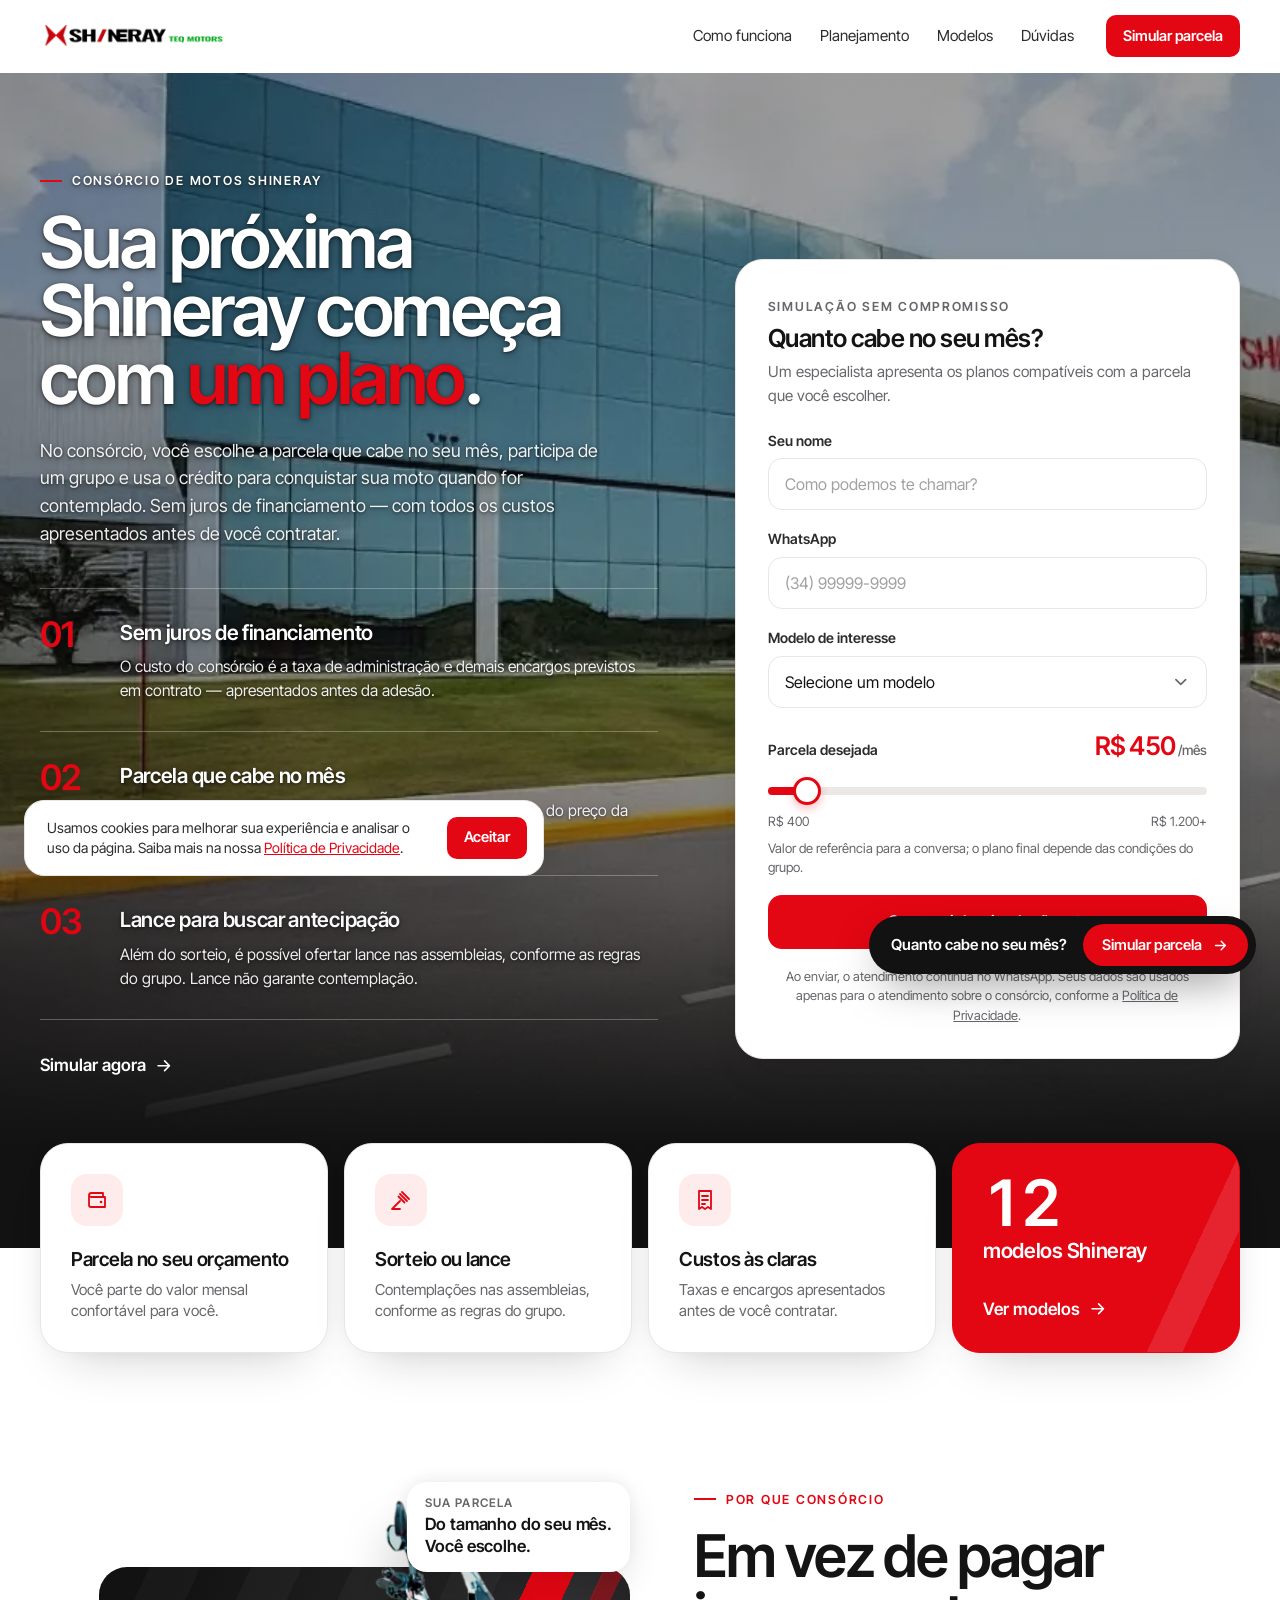
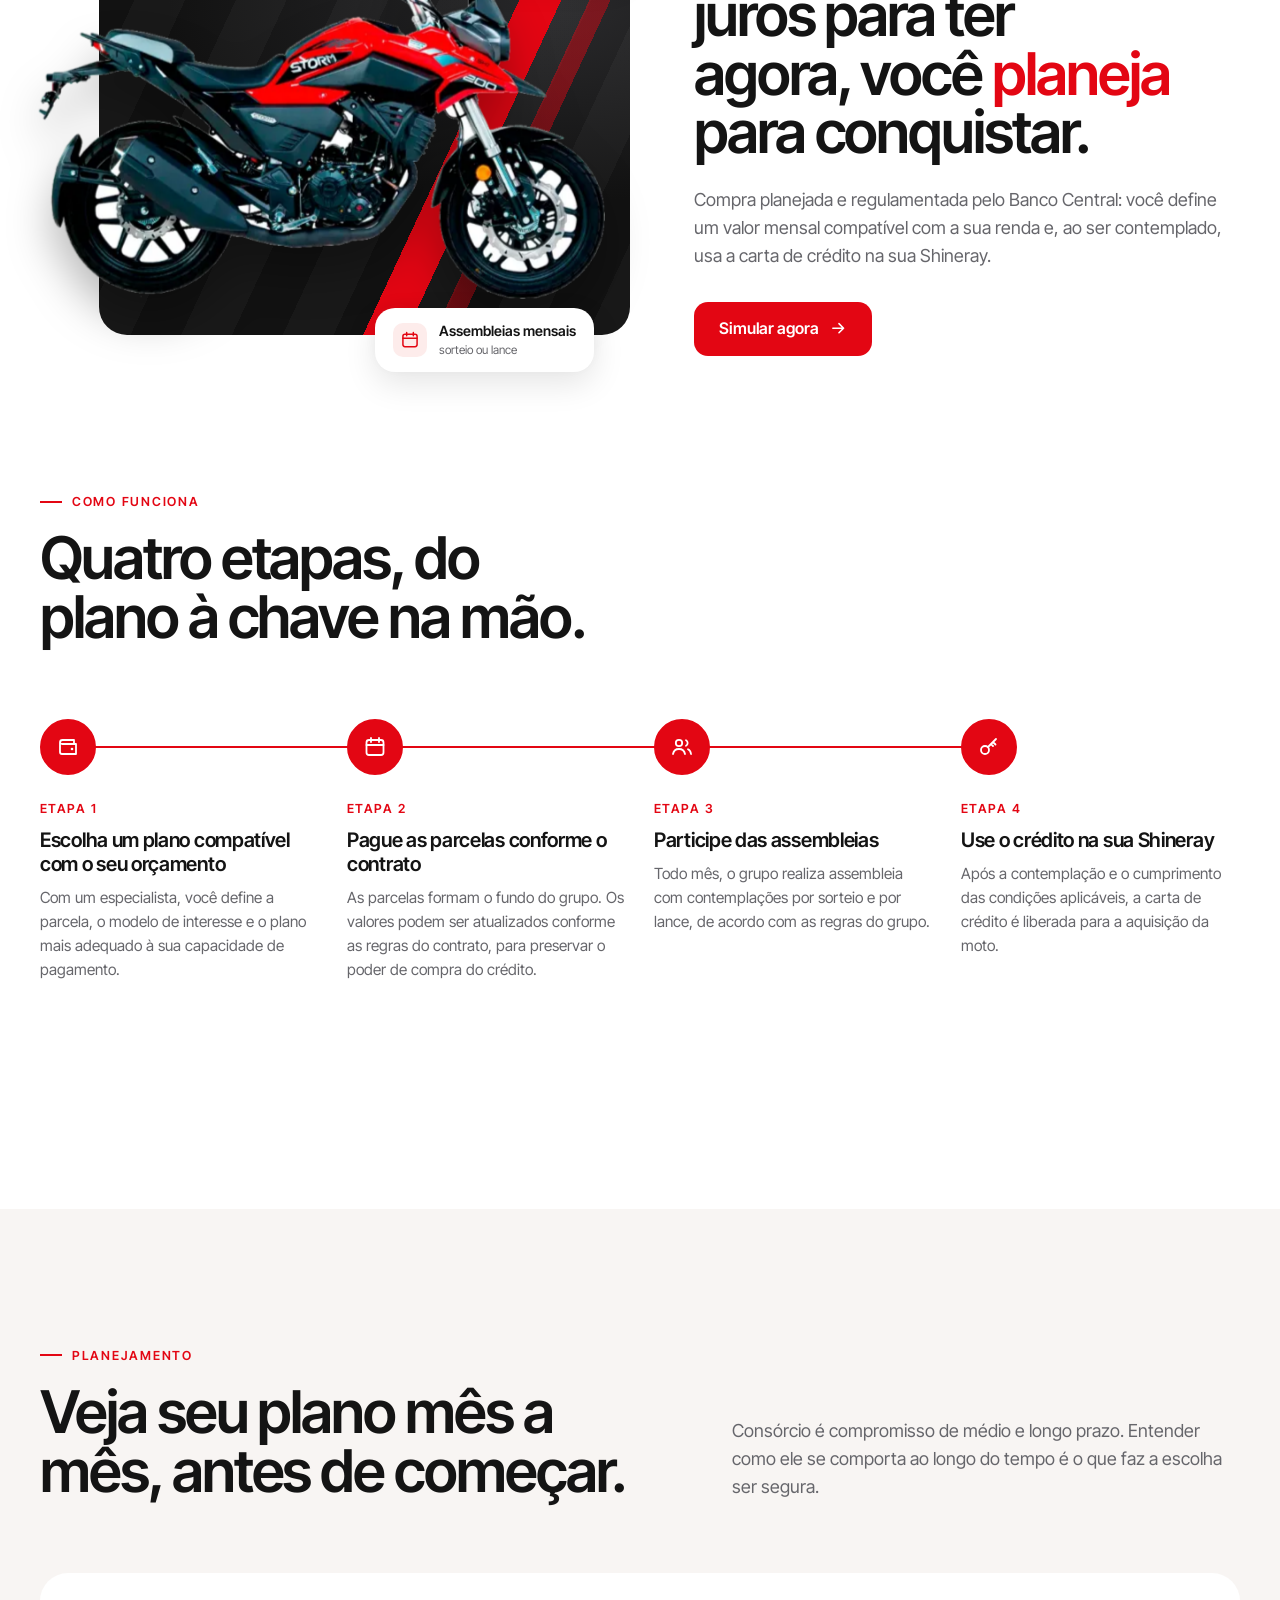
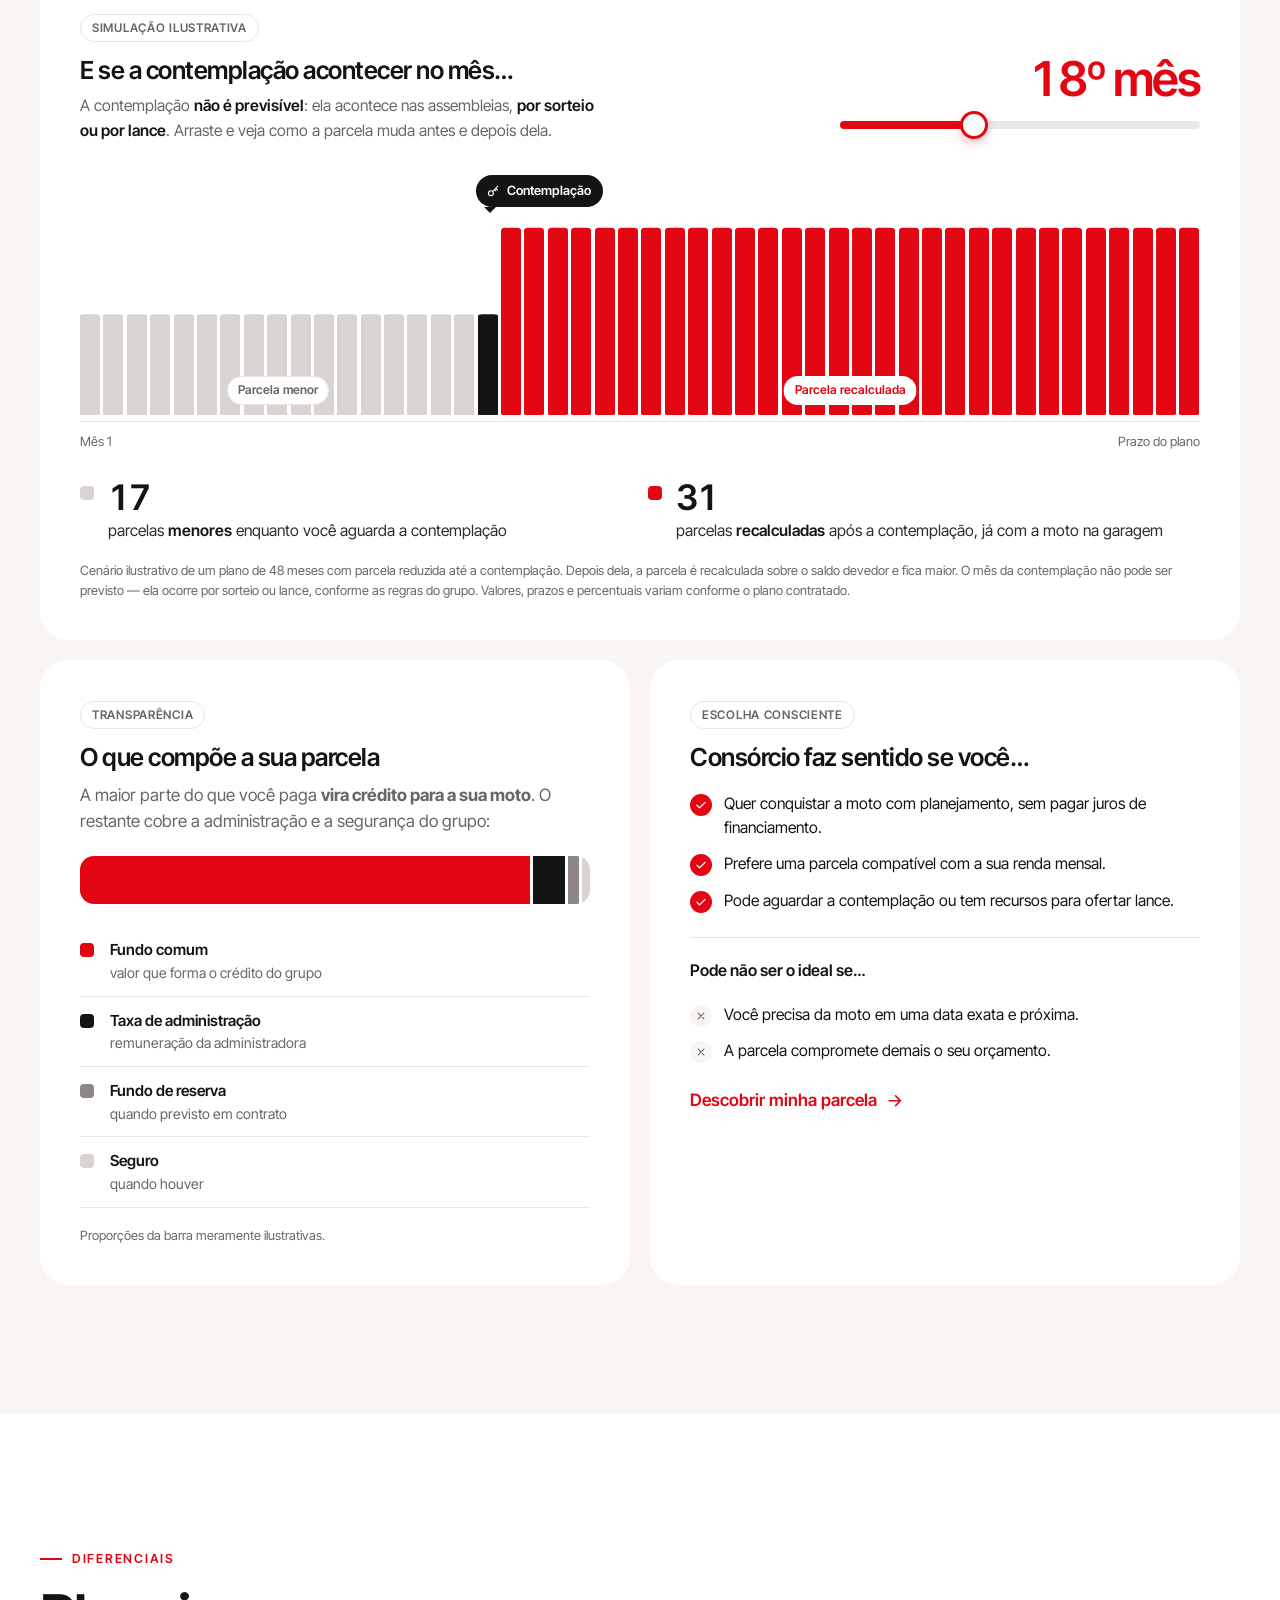
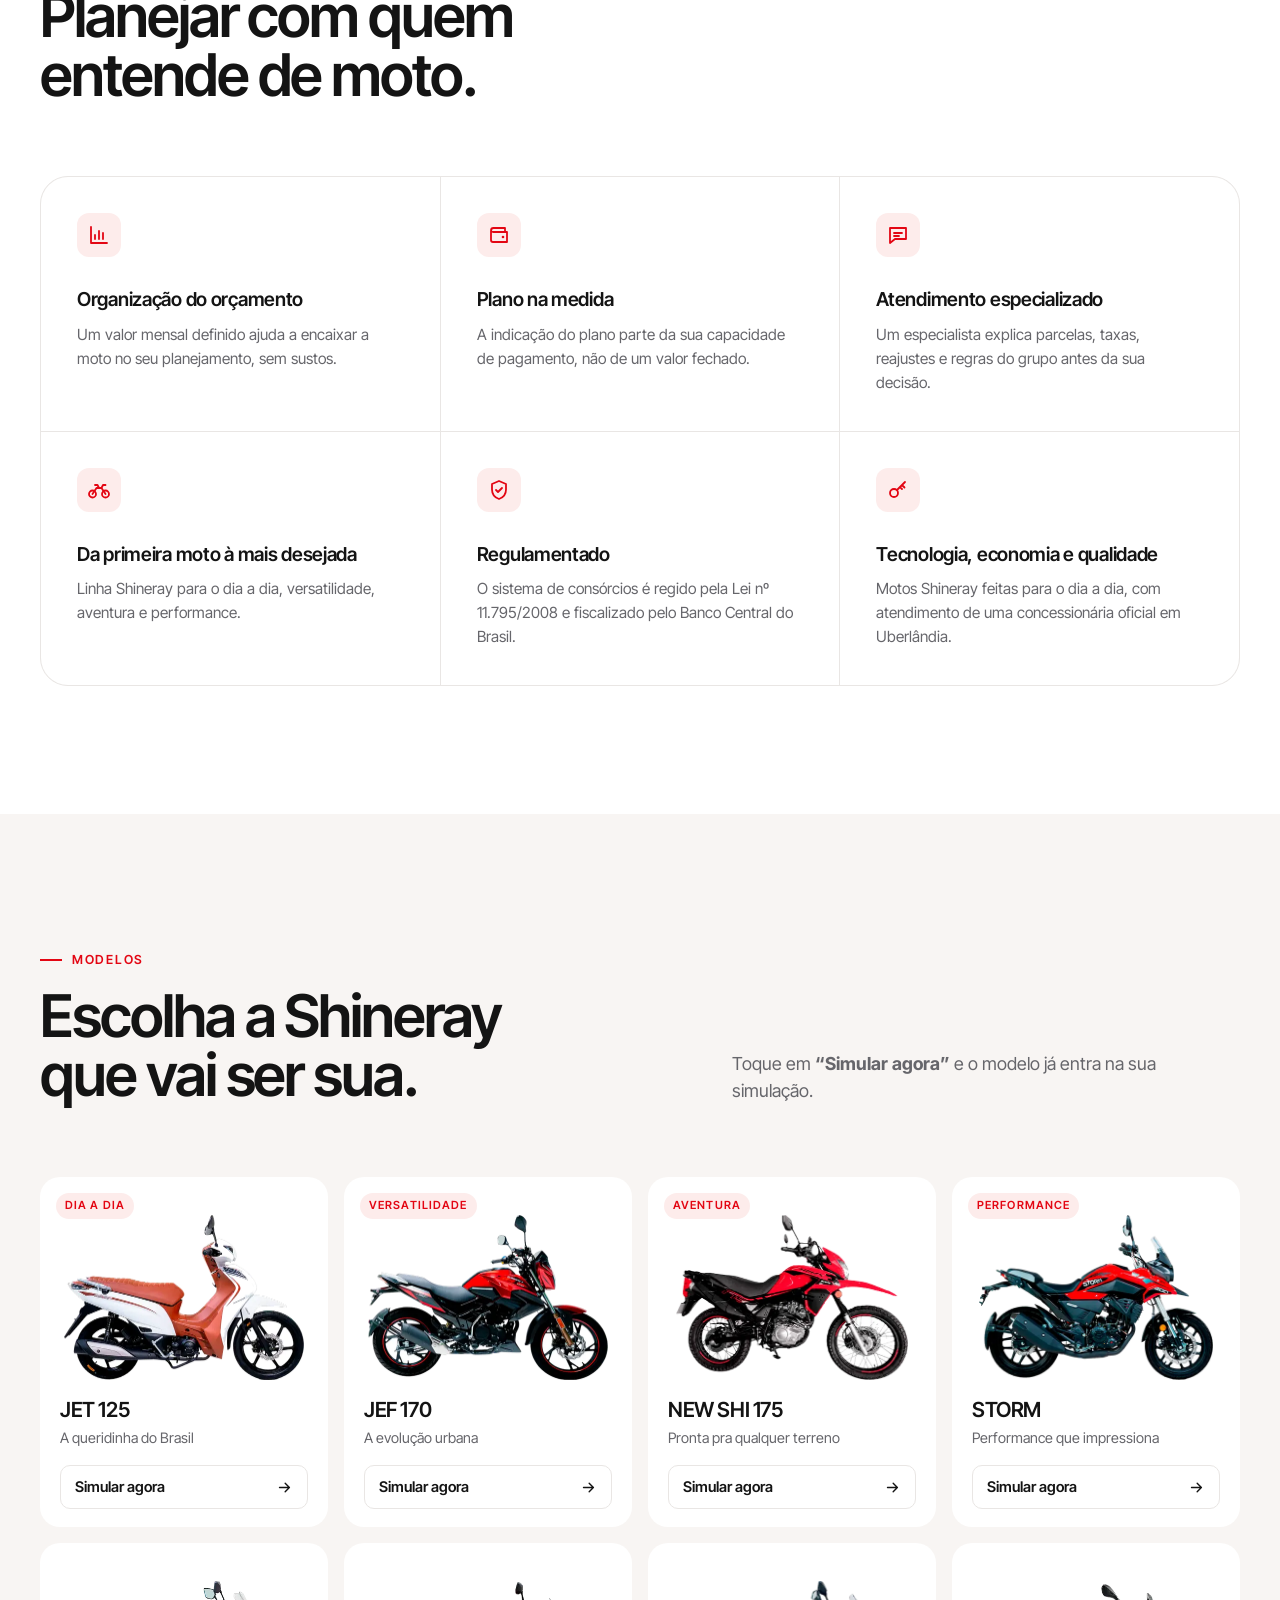
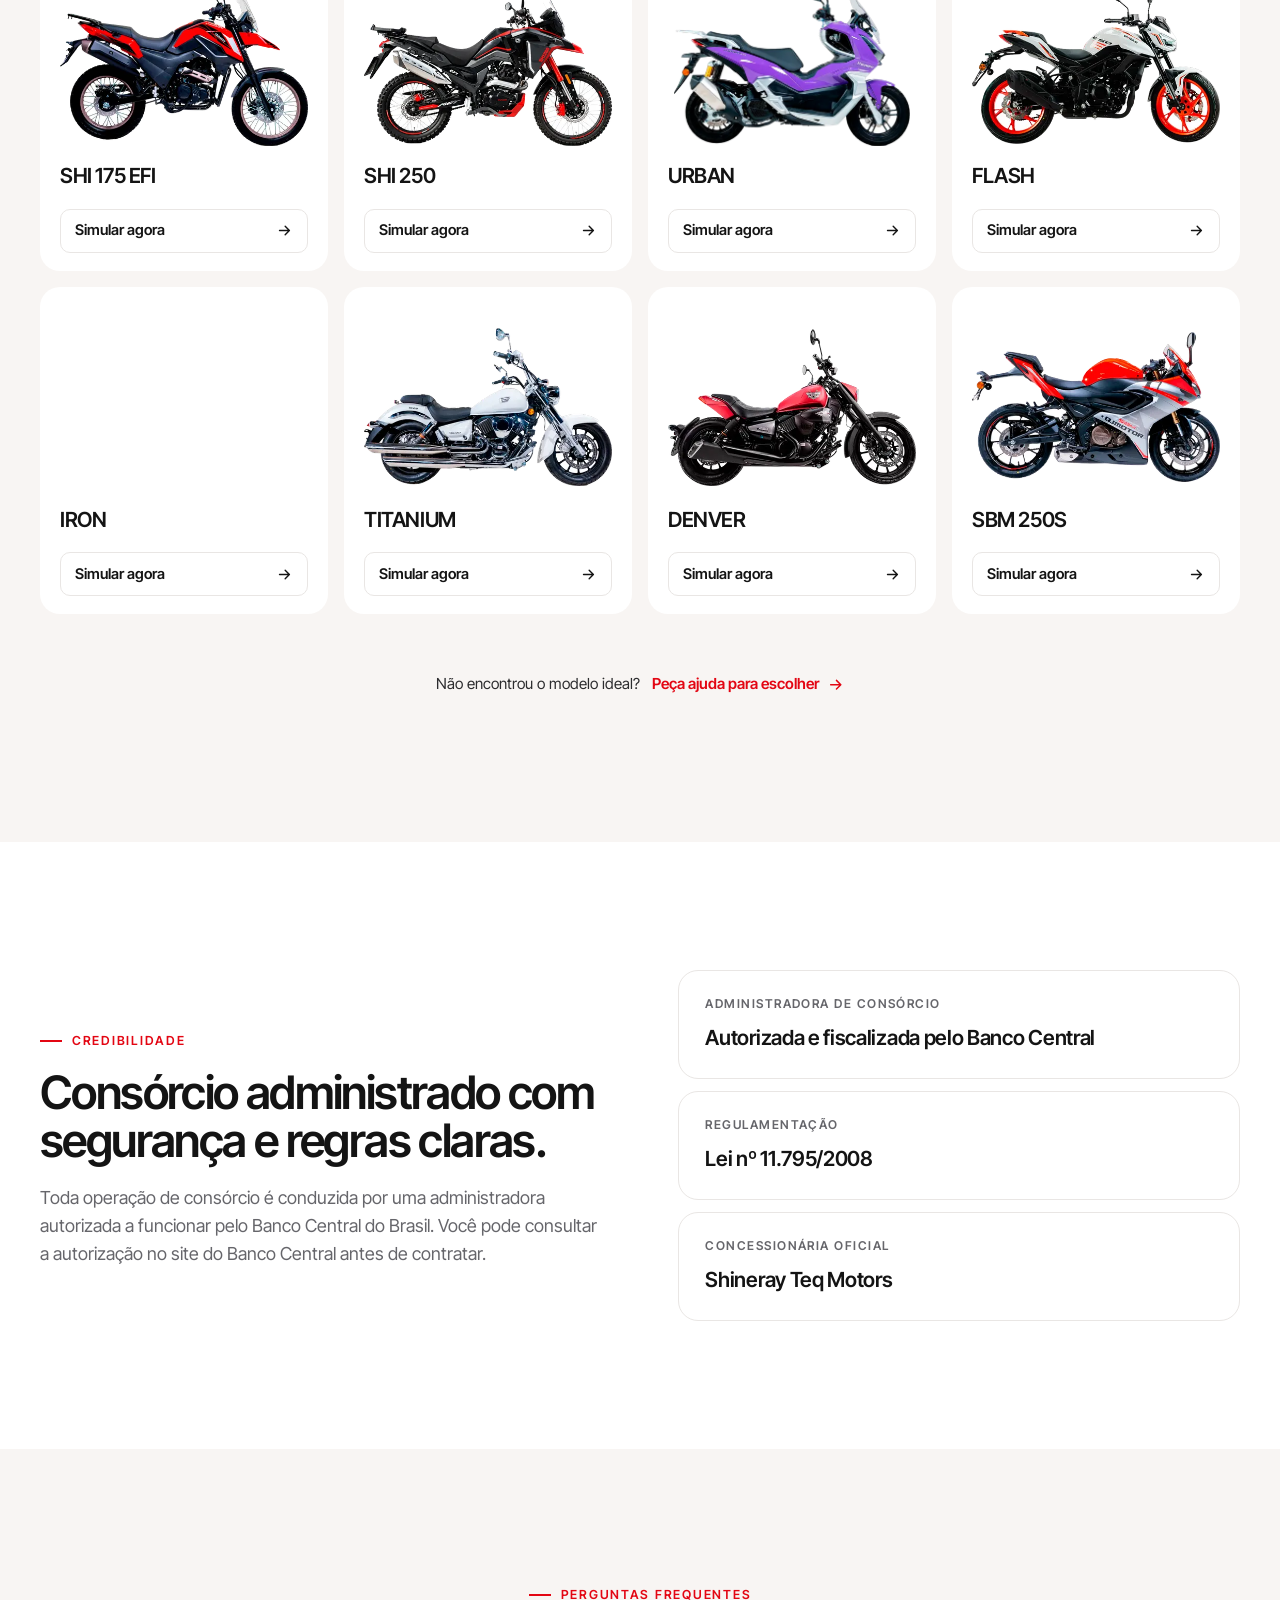
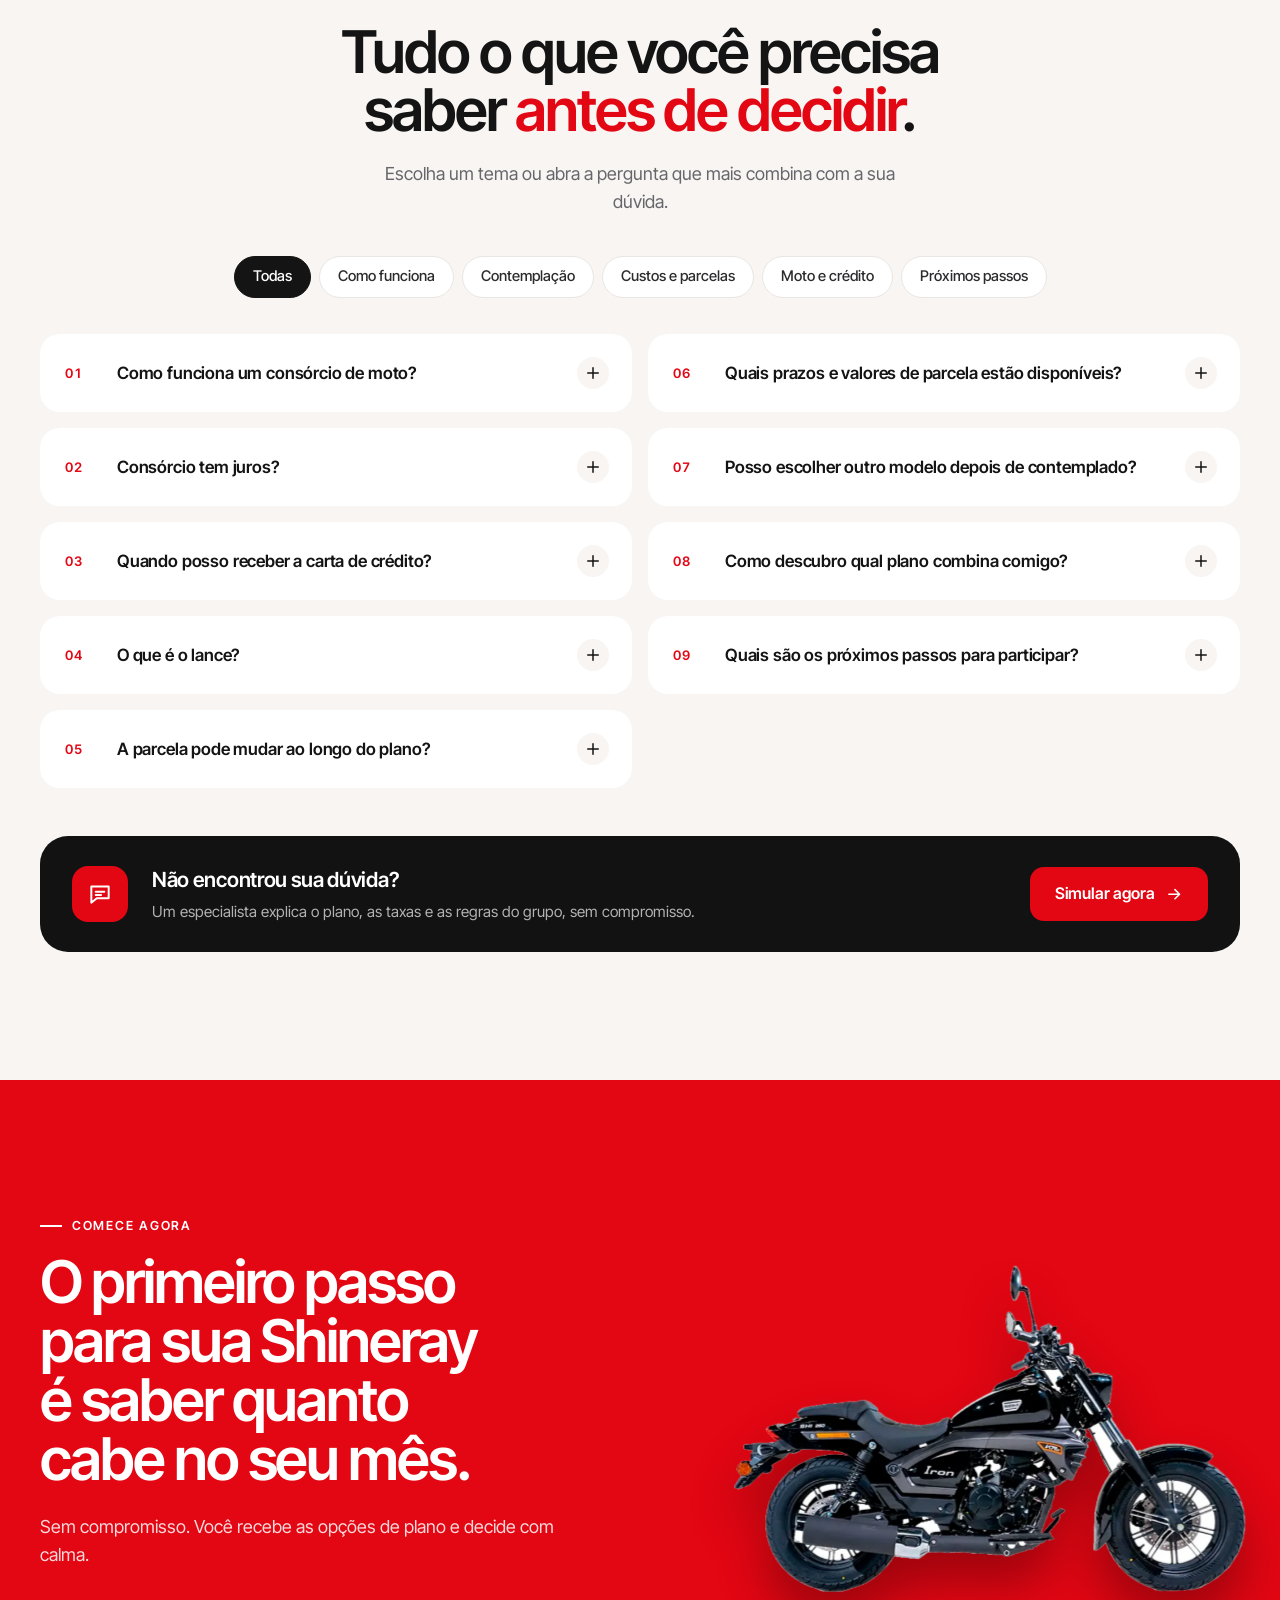
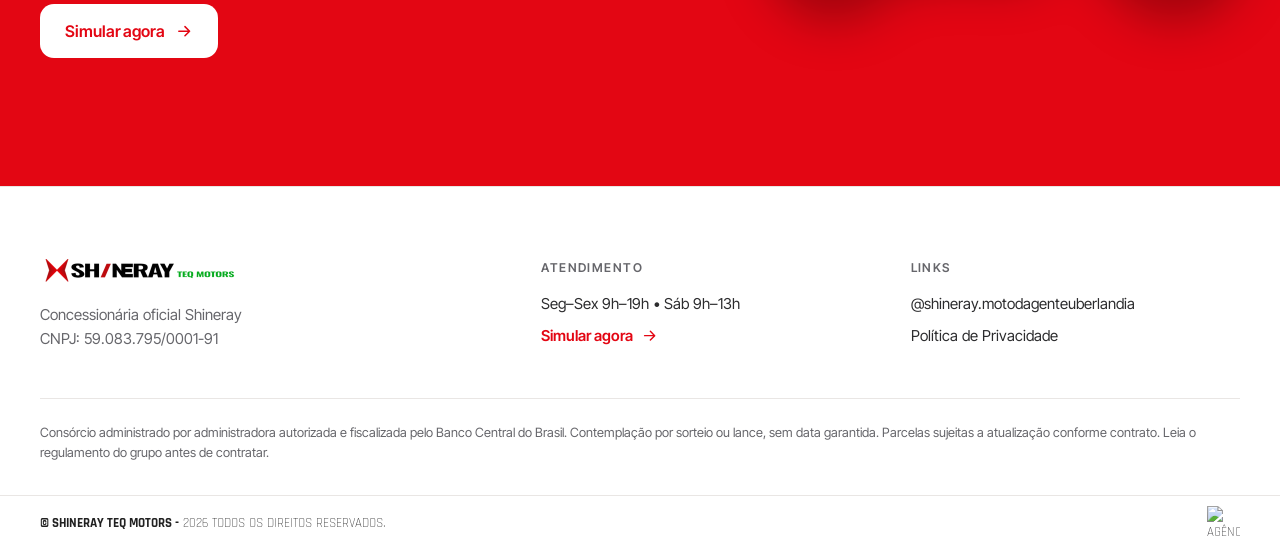
==== index.html @ fec26612 "Hero com a foto espelhada e a fachada exposta - Foto da fábrica espelhada com o letreiro SHINERAY re" ====
<!DOCTYPE html>
<html lang="pt-BR">

<head>
    <meta charset="UTF-8">
    <meta name="viewport" content="width=device-width, initial-scale=1">
    <meta name="theme-color" content="#121212">
    <title>Consórcio de Motos Shineray | Simule sua parcela</title>
    <meta name="description"
        content="Planeje sua próxima moto Shineray com consórcio: escolha a parcela que cabe no seu mês, participe do grupo e use o crédito quando for contemplado. Simule sem compromisso.">
    <meta name="robots" content="index, follow, max-image-preview:large">
    <!-- URL de produção: atualizar canonical/og:url/og:image ao publicar no domínio definitivo (WordPress) -->
    <link rel="canonical" href="https://landingpage-shinray.vercel.app/">

    <!-- Open Graph / redes sociais -->
    <meta property="og:type" content="website">
    <meta property="og:locale" content="pt_BR">
    <meta property="og:site_name" content="Shineray Teq Motors">
    <meta property="og:title" content="Consórcio de Motos Shineray | Simule sua parcela">
    <meta property="og:description"
        content="Escolha a parcela que cabe no seu mês e planeje sua próxima Shineray com consórcio. Simulação sem compromisso.">
    <meta property="og:url" content="https://landingpage-shinray.vercel.app/">
    <meta property="og:image" content="https://landingpage-shinray.vercel.app/assets/img/og-consorcio-shineray.jpg">
    <meta property="og:image:width" content="1200">
    <meta property="og:image:height" content="630">
    <meta property="og:image:alt" content="Consórcio de motos Shineray: sua próxima Shineray começa com um plano">
    <meta name="twitter:card" content="summary_large_image">

    <link rel="icon" href="favicon-32.png" sizes="32x32" type="image/png">
    <link rel="icon" href="favicon.png" sizes="48x48" type="image/png">
    <link rel="apple-touch-icon" href="apple-touch-icon.png">

    <!-- Fonte hospedada localmente (sem requisição bloqueante a terceiros) -->
    <link rel="preload" href="assets/fonts/inter-tight-latin-var.woff2" as="font" type="font/woff2" crossorigin>
    <link rel="preload" as="image" href="assets/img/hero-shineray-1152-v2.webp" fetchpriority="high"
        imagesrcset="assets/img/hero-shineray-640-v2.webp 640w, assets/img/hero-shineray-1152-v2.webp 1152w" imagesizes="100vw">
    <link rel="stylesheet" href="assets/css/style.css?v=2.6.4">
    <script>document.documentElement.classList.add('js');</script>

    <script type="application/ld+json">
    {
        "@context": "https://schema.org",
        "@graph": [
            {
                "@type": "Organization",
                "@id": "https://landingpage-shinray.vercel.app/#org",
                "name": "Shineray Teq Motors",
                "url": "https://shinerayuberlandiamg.com.br/",
                "logo": "https://landingpage-shinray.vercel.app/assets/img/logo-dark.png",
                "sameAs": ["https://www.instagram.com/shineray.motodagenteuberlandia/"]
            },
            {
                "@type": "WebPage",
                "@id": "https://landingpage-shinray.vercel.app/#webpage",
                "url": "https://landingpage-shinray.vercel.app/",
                "name": "Consórcio de Motos Shineray | Simule sua parcela",
                "description": "Planeje sua próxima moto Shineray com consórcio: escolha a parcela que cabe no seu mês e simule sem compromisso.",
                "inLanguage": "pt-BR",
                "publisher": { "@id": "https://landingpage-shinray.vercel.app/#org" }
            }
        ]
    }
    </script>
</head>

<body>
    <!--
        CONCEITO VISUAL — v2 (revisão interna).
        Configurações comerciais (WhatsApp de atendimento, faixa do slider, integrações) ficam em assets/js/config.js.
    -->

    <!-- Ícones (sprite) -->
    <svg width="0" height="0" style="position:absolute" aria-hidden="true">
        <symbol id="i-arrow" viewBox="0 0 24 24"><path d="M5 12h14M13 6l6 6-6 6" fill="none" stroke="currentColor" stroke-width="2" stroke-linecap="round" stroke-linejoin="round"/></symbol>
        <symbol id="i-down" viewBox="0 0 24 24"><path d="M6 9l6 6 6-6" fill="none" stroke="currentColor" stroke-width="2" stroke-linecap="round" stroke-linejoin="round"/></symbol>
        <symbol id="i-plus" viewBox="0 0 24 24"><path d="M12 5v14M5 12h14" fill="none" stroke="currentColor" stroke-width="2" stroke-linecap="round"/></symbol>
        <symbol id="i-check" viewBox="0 0 24 24"><path d="M5 12.5l4.5 4.5L19 7.5" fill="none" stroke="currentColor" stroke-width="2.2" stroke-linecap="round" stroke-linejoin="round"/></symbol>
        <symbol id="i-wallet" viewBox="0 0 24 24"><path d="M4 7.5A2.5 2.5 0 0 1 6.5 5H18v3M4 7.5V17a2 2 0 0 0 2 2h14V9H6.5A2.5 2.5 0 0 1 4 7.5Z" fill="none" stroke="currentColor" stroke-width="1.8" stroke-linejoin="round"/><circle cx="16" cy="14" r="1.3" fill="currentColor"/></symbol>
        <symbol id="i-users" viewBox="0 0 24 24"><circle cx="9" cy="8" r="3.2" fill="none" stroke="currentColor" stroke-width="1.8"/><path d="M3 19c.6-3.2 3-5 6-5s5.4 1.8 6 5M16 5.2a3.2 3.2 0 0 1 0 5.6M18 14.3c1.6.7 2.7 2.4 3 4.7" fill="none" stroke="currentColor" stroke-width="1.8" stroke-linecap="round"/></symbol>
        <symbol id="i-calendar" viewBox="0 0 24 24"><rect x="3.5" y="5" width="17" height="15" rx="2.5" fill="none" stroke="currentColor" stroke-width="1.8"/><path d="M3.5 10h17M8 3v4M16 3v4" fill="none" stroke="currentColor" stroke-width="1.8" stroke-linecap="round"/></symbol>
        <symbol id="i-key" viewBox="0 0 24 24"><circle cx="8" cy="15" r="4" fill="none" stroke="currentColor" stroke-width="1.8"/><path d="M11 12l8-8M16 7l2.5 2.5M14 9l2 2" fill="none" stroke="currentColor" stroke-width="1.8" stroke-linecap="round"/></symbol>
        <symbol id="i-chart" viewBox="0 0 24 24"><path d="M4 20V4M4 20h16M8 16v-4M12 16V8M16 16v-6" fill="none" stroke="currentColor" stroke-width="1.8" stroke-linecap="round"/></symbol>
        <symbol id="i-shield" viewBox="0 0 24 24"><path d="M12 3l7 3v5.5c0 4.4-3 8.1-7 9.5-4-1.4-7-5.1-7-9.5V6l7-3Z" fill="none" stroke="currentColor" stroke-width="1.8" stroke-linejoin="round"/><path d="M9 12l2 2 4-4" fill="none" stroke="currentColor" stroke-width="1.8" stroke-linecap="round" stroke-linejoin="round"/></symbol>
        <symbol id="i-gavel" viewBox="0 0 24 24"><path d="M13 4l7 7M11 6l7 7M9.5 8.5l6 6M4 20l7-7M3 21h8" fill="none" stroke="currentColor" stroke-width="1.8" stroke-linecap="round"/></symbol>
        <symbol id="i-chat" viewBox="0 0 24 24"><path d="M4 5h16v11H9l-5 4V5Z" fill="none" stroke="currentColor" stroke-width="1.8" stroke-linejoin="round"/><path d="M8 10h8M8 13h5" fill="none" stroke="currentColor" stroke-width="1.8" stroke-linecap="round"/></symbol>
        <symbol id="i-moto" viewBox="0 0 24 24"><circle cx="5.5" cy="16" r="3.5" fill="none" stroke="currentColor" stroke-width="1.8"/><circle cx="18.5" cy="16" r="3.5" fill="none" stroke="currentColor" stroke-width="1.8"/><path d="M5.5 16l4-6h5l4 6M12 10l-1.5-3H8M14.5 10l1.5-3h2.5" fill="none" stroke="currentColor" stroke-width="1.8" stroke-linecap="round" stroke-linejoin="round"/></symbol>
        <symbol id="i-receipt" viewBox="0 0 24 24"><path d="M6 3h12v18l-3-2-3 2-3-2-3 2V3Z" fill="none" stroke="currentColor" stroke-width="1.8" stroke-linejoin="round"/><path d="M9 8h6M9 12h6M9 16h3" fill="none" stroke="currentColor" stroke-width="1.8" stroke-linecap="round"/></symbol>
    </svg>

    <a class="skip-link" href="#conteudo">Pular para o conteúdo</a>

    <!-- 1. HEADER -->
    <header class="site-header" id="topo">
        <div class="container header-inner">
            <a href="#topo" class="brand" aria-label="Shineray Teq Motors — início">
                <img src="assets/img/logo-dark.webp" alt="Shineray Teq Motors" width="400" height="48">
            </a>
            <nav class="main-nav" aria-label="Principal">
                <a href="#como-funciona">Como funciona</a>
                <a href="#planejamento">Planejamento</a>
                <a href="#modelos">Modelos</a>
                <a href="#duvidas">Dúvidas</a>
            </nav>
            <div class="header-actions">
                <a class="btn btn-primary btn-sm" href="#simular" data-focus-form>Simular parcela</a>
            </div>
        </div>
    </header>

    <main id="conteudo">

        <!-- 2. HERO: proposta + benefícios + formulário -->
        <section class="hero hero-dark convert" aria-labelledby="hero-title">
            <img class="hero-bg" src="assets/img/hero-shineray-1152-v2.webp"
                srcset="assets/img/hero-shineray-640-v2.webp 640w, assets/img/hero-shineray-1152-v2.webp 1152w" sizes="100vw"
                alt="" width="1152" height="698" fetchpriority="high" decoding="async">
            <div class="container convert-grid">
                <div class="convert-copy">
                    <p class="eyebrow eyebrow-light">Consórcio de motos Shineray</p>
                    <h1 id="hero-title" class="display-xl">
                        Sua próxima Shineray começa com <em>um plano</em>.
                    </h1>
                    <p class="lead lead-light">
                        No consórcio, você escolhe a parcela que cabe no seu mês, participa de um grupo e usa o crédito
                        para conquistar sua moto quando for contemplado. Sem juros de financiamento — com todos os
                        custos apresentados antes de você contratar.
                    </p>
                <ol class="benefit-stack">
                    <li class="benefit-row">
                        <span class="benefit-num">01</span>
                        <div>
                            <h2 class="benefit-title">Sem juros de financiamento</h2>
                            <p>O custo do consórcio é a taxa de administração e demais encargos previstos em contrato —
                                apresentados antes da adesão.</p>
                        </div>
                    </li>
                    <li class="benefit-row">
                        <span class="benefit-num">02</span>
                        <div>
                            <h2 class="benefit-title">Parcela que cabe no mês</h2>
                            <p>Você parte do valor mensal que é confortável para você, e não do preço da moto.</p>
                        </div>
                    </li>
                    <li class="benefit-row">
                        <span class="benefit-num">03</span>
                        <div>
                            <h2 class="benefit-title">Lance para buscar antecipação</h2>
                            <p>Além do sorteio, é possível ofertar lance nas assembleias, conforme as regras do grupo.
                                Lance não garante contemplação.</p>
                        </div>
                    </li>
                </ol>
                    <a class="link-inline link-light" href="#simular" data-focus-form>Simular agora <svg
                            class="ico"><use href="#i-arrow" /></svg></a>
                </div>

                <!-- FORMULÁRIO PRINCIPAL -->
                <aside class="convert-form" id="simular" aria-labelledby="form-title">
                    <form class="lead-form card-form" novalidate data-form-origin="hero">
                        <div class="form-head">
                            <p class="eyebrow eyebrow-muted">Simulação sem compromisso</p>
                            <h2 id="form-title" class="h3">Quanto cabe no seu mês?</h2>
                            <p class="form-sub">Um especialista apresenta os planos compatíveis com a parcela que você
                                escolher.</p>
                        </div>

                        <div class="field">
                            <label for="hero-nome">Seu nome</label>
                            <input id="hero-nome" name="nome" type="text" autocomplete="name"
                                placeholder="Como podemos te chamar?" required minlength="2">
                            <p class="field-error" aria-live="polite"></p>
                        </div>

                        <div class="field">
                            <label for="hero-contato">WhatsApp</label>
                            <input id="hero-contato" name="contato" type="tel" inputmode="tel" autocomplete="tel"
                                placeholder="(34) 99999-9999" required data-mask="phone">
                            <p class="field-error" aria-live="polite"></p>
                        </div>

                        <div class="field">
                            <label for="hero-modelo">Modelo de interesse</label>
                            <div class="select-wrap">
                                <select id="hero-modelo" name="modelo" required data-model-select>
                                    <option value="">Selecione um modelo</option>
                                    <option>JET 125</option>
                                    <option>JEF 170</option>
                                    <option>NEW SHI 175</option>
                                    <option>STORM</option>
                                    <option>SHI 175 EFI</option>
                                    <option>SHI 250</option>
                                    <option>URBAN</option>
                                    <option>FLASH</option>
                                    <option>IRON</option>
                                    <option>TITANIUM</option>
                                    <option>DENVER</option>
                                    <option>SBM 250S</option>
                                    <option value="Ainda não sei">Ainda não sei — quero ajuda</option>
                                </select>
                                <svg class="ico"><use href="#i-down" /></svg>
                            </div>
                            <p class="field-error" aria-live="polite"></p>
                        </div>

                        <div class="field field-range">
                            <div class="range-head">
                                <label for="hero-parcela">Parcela desejada</label>
                                <output for="hero-parcela" class="range-output" data-range-output>R$ —</output>
                            </div>
                            <input id="hero-parcela" name="parcela" type="range" data-parcela-range
                                aria-describedby="hero-parcela-hint">
                            <div class="range-scale" aria-hidden="true"><span data-range-min></span><span
                                    data-range-max></span></div>
                            <p id="hero-parcela-hint" class="hint">
                                Valor de referência para a conversa; o plano final depende das condições do grupo.
                            </p>
                        </div>

                        <button class="btn btn-primary btn-block" type="submit">
                            Quero minha simulação <svg class="ico"><use href="#i-arrow" /></svg>
                        </button>
                        <p class="form-legal">Ao enviar, o atendimento continua no WhatsApp. Seus dados são usados
                            apenas para o atendimento sobre o consórcio,
                            conforme a <a href="politica-de-privacidade.html">Política de Privacidade</a>.</p>
                        <div class="form-status" role="status" aria-live="polite" hidden></div>
                    </form>
                </aside>
            </div>
        </section>

        <!-- 2b. DESTAQUES (segunda seção) -->
        <section class="highlights" aria-label="Destaques do consórcio">
            <ul class="container highlight-grid">
                <li class="highlight reveal">
                    <span class="highlight-ico"><svg class="ico"><use href="#i-wallet" /></svg></span>
                    <h3>Parcela no seu orçamento</h3>
                    <p>Você parte do valor mensal confortável para você.</p>
                </li>
                <li class="highlight reveal">
                    <span class="highlight-ico"><svg class="ico"><use href="#i-gavel" /></svg></span>
                    <h3>Sorteio ou lance</h3>
                    <p>Contemplações nas assembleias, conforme as regras do grupo.</p>
                </li>
                <li class="highlight reveal">
                    <span class="highlight-ico"><svg class="ico"><use href="#i-receipt" /></svg></span>
                    <h3>Custos às claras</h3>
                    <p>Taxas e encargos apresentados antes de você contratar.</p>
                </li>
                <li class="highlight highlight-accent reveal">
                    <strong class="highlight-num"><span data-count="12">12</span></strong>
                    <h3>modelos Shineray</h3>
                    <a class="link-inline link-light" href="#modelos">Ver modelos <svg class="ico"><use href="#i-arrow" /></svg></a>
                </li>
            </ul>
        </section>

        <!-- 3. POR QUE CONSÓRCIO (reforço + moto em destaque) -->
        <section class="section why" aria-labelledby="proposta-title">
            <div class="container why-grid">
                <div class="hero-visual reveal" aria-hidden="true">
                        <div class="hero-slab"></div>
                        <img class="hero-moto parallax" src="assets/img/motos/storm.webp"
                            srcset="assets/img/motos/storm-480.webp 480w, assets/img/motos/storm-640.webp 640w, assets/img/motos/storm.webp 896w"
                            sizes="(min-width: 960px) 600px, 92vw" alt="" width="896" height="630" loading="lazy"
                            decoding="async">
                        <div class="float-chip chip-a">
                            <span class="chip-label">Sua parcela</span>
                            <span class="chip-msg">Do tamanho do seu mês.<br>Você escolhe.</span>
                        </div>
                        <div class="float-chip chip-b">
                            <svg class="ico"><use href="#i-calendar" /></svg>
                            <span>Assembleias mensais<br><small>sorteio ou lance</small></span>
                        </div>
                </div>


                <div class="why-copy">
                    <p class="eyebrow reveal">Por que consórcio</p>
                    <h2 id="proposta-title" class="display-lg reveal">
                        Em vez de pagar juros para ter agora, você <em>planeja</em> para conquistar.
                    </h2>
                    <p class="lead reveal">
                        Compra planejada e regulamentada pelo Banco Central: você define um valor mensal compatível com
                        a sua renda e, ao ser contemplado, usa a carta de crédito na sua Shineray.
                    </p>
                    <div class="hero-ctas reveal">
                        <a class="btn btn-primary" href="#simular" data-focus-form>
                            Simular agora <svg class="ico"><use href="#i-arrow" /></svg>
                        </a>
                    </div>
                </div>
            </div>

        </section>

        <!-- 4. COMO FUNCIONA -->
        <section class="section" id="como-funciona" aria-labelledby="como-title">
            <div class="container">
                <header class="section-head">
                    <p class="eyebrow reveal">Como funciona</p>
                    <h2 id="como-title" class="display-lg reveal">Quatro etapas, do plano à chave na mão.</h2>
                </header>

                <ol class="timeline" data-timeline>
                    <li class="step reveal">
                        <span class="step-dot"><svg class="ico"><use href="#i-wallet" /></svg></span>
                        <span class="step-num">Etapa 1</span>
                        <h3>Escolha um plano compatível com o seu orçamento</h3>
                        <p>Com um especialista, você define a parcela, o modelo de interesse e o plano mais adequado à
                            sua capacidade de pagamento.</p>
                    </li>
                    <li class="step reveal">
                        <span class="step-dot"><svg class="ico"><use href="#i-calendar" /></svg></span>
                        <span class="step-num">Etapa 2</span>
                        <h3>Pague as parcelas conforme o contrato</h3>
                        <p>As parcelas formam o fundo do grupo. Os valores podem ser atualizados conforme as regras do
                            contrato, para preservar o poder de compra do crédito.</p>
                    </li>
                    <li class="step reveal">
                        <span class="step-dot"><svg class="ico"><use href="#i-users" /></svg></span>
                        <span class="step-num">Etapa 3</span>
                        <h3>Participe das assembleias</h3>
                        <p>Todo mês, o grupo realiza assembleia com contemplações por sorteio e por lance, de acordo
                            com as regras do grupo.</p>
                    </li>
                    <li class="step reveal">
                        <span class="step-dot"><svg class="ico"><use href="#i-key" /></svg></span>
                        <span class="step-num">Etapa 4</span>
                        <h3>Use o crédito na sua Shineray</h3>
                        <p>Após a contemplação e o cumprimento das condições aplicáveis, a carta de crédito é liberada
                            para a aquisição da moto.</p>
                    </li>
                </ol>

                <p class="note reveal">
                    <svg class="ico"><use href="#i-shield" /></svg>
                    A contemplação não é imediata nem tem data garantida: ela acontece nas assembleias, por sorteio ou
                    lance, conforme as regras do grupo.
                </p>
            </div>
        </section>

        <!-- 5. PLANEJAMENTO FINANCEIRO -->
        <section class="section section-tint" id="planejamento" aria-labelledby="plan-title">
            <div class="container">
                <header class="section-head section-head-split">
                    <div>
                        <p class="eyebrow reveal">Planejamento</p>
                        <h2 id="plan-title" class="display-lg reveal">Veja seu plano mês a mês, antes de começar.</h2>
                    </div>
                    <p class="lead reveal">Consórcio é compromisso de médio e longo prazo. Entender como ele se
                        comporta ao longo do tempo é o que faz a escolha ser segura.</p>
                </header>

                <!-- Cenário interativo (ilustrativo) -->
                <div class="plan-card reveal">
                    <div class="plan-card-head">
                        <div>
                            <span class="badge badge-outline">Simulação ilustrativa</span>
                            <h3 class="h3">E se a contemplação acontecer no mês…</h3>
                            <p class="plan-sub">A contemplação <b>não é previsível</b>: ela acontece nas assembleias,
                                <b>por sorteio ou por lance</b>. Arraste e veja como a parcela muda antes e depois dela.</p>
                        </div>
                        <div class="plan-control">
                            <label for="plan-month" class="sr-only">Mês da contemplação no cenário ilustrativo</label>
                            <output class="plan-month-out" for="plan-month"><span data-plan-month>18</span>º mês</output>
                            <input id="plan-month" type="range" min="1" max="48" step="1" value="18" data-plan-range>
                        </div>
                    </div>

                    <div class="plan-chart" data-plan-chart role="img"
                        aria-label="Gráfico ilustrativo: parcelas menores antes da contemplação e parcelas recalculadas depois dela.">
                    </div>
                    <div class="plan-axis" aria-hidden="true"><span>Mês 1</span><span>Prazo do plano</span></div>

                    <div class="plan-legend">
                        <div class="legend-item"><i class="sw sw-wait"></i>
                            <div><strong data-plan-before>17</strong> parcelas <b>menores</b> enquanto você aguarda a
                                contemplação</div>
                        </div>
                        <div class="legend-item"><i class="sw sw-ride"></i>
                            <div><strong data-plan-after>31</strong> parcelas <b>recalculadas</b> após a contemplação, já
                                com a moto na garagem</div>
                        </div>
                    </div>
                    <p class="disclaimer">Cenário ilustrativo de um plano de 48 meses com parcela reduzida até a
                        contemplação. Depois dela, a parcela é recalculada sobre o saldo devedor e fica maior. O mês da
                        contemplação não pode ser previsto — ela ocorre por sorteio ou lance, conforme as regras do grupo.
                        Valores, prazos e percentuais variam conforme o plano contratado.</p>
                </div>

                <div class="plan-grid">
                    <!-- Composição da parcela -->
                    <article class="plan-card reveal">
                        <span class="badge badge-outline">Transparência</span>
                        <h3 class="h3">O que compõe a sua parcela</h3>
                        <p class="muted">A maior parte do que você paga <b>vira crédito para a sua moto</b>. O restante
                            cobre a administração e a segurança do grupo:</p>
                        <div class="stack-bar" data-stack-bar aria-hidden="true">
                            <span class="seg seg-1"></span><span class="seg seg-2"></span><span
                                class="seg seg-3"></span><span class="seg seg-4"></span>
                        </div>
                        <ul class="stack-list">
                            <li><i class="sw seg-1"></i><b>Fundo comum</b><span>valor que forma o crédito do
                                    grupo</span></li>
                            <li><i class="sw seg-2"></i><b>Taxa de administração</b><span>remuneração da
                                    administradora</span></li>
                            <li><i class="sw seg-3"></i><b>Fundo de reserva</b><span>quando previsto em
                                    contrato</span></li>
                            <li><i class="sw seg-4"></i><b>Seguro</b><span>quando houver</span></li>
                        </ul>
                        <p class="disclaimer">Proporções da barra meramente ilustrativas.</p>
                    </article>

                    <!-- Para quem faz sentido -->
                    <article class="plan-card reveal">
                        <span class="badge badge-outline">Escolha consciente</span>
                        <h3 class="h3">Consórcio faz sentido se você…</h3>
                        <ul class="fit-list fit-yes">
                            <li><svg class="ico"><use href="#i-check" /></svg> Quer conquistar a moto com planejamento,
                                sem pagar juros de financiamento.</li>
                            <li><svg class="ico"><use href="#i-check" /></svg> Prefere uma parcela compatível com a sua
                                renda mensal.</li>
                            <li><svg class="ico"><use href="#i-check" /></svg> Pode aguardar a contemplação ou tem
                                recursos para ofertar lance.</li>
                        </ul>
                        <h4 class="fit-title">Pode não ser o ideal se…</h4>
                        <ul class="fit-list fit-no">
                            <li><svg class="ico"><use href="#i-plus" /></svg> Você precisa da moto em uma data exata e
                                próxima.</li>
                            <li><svg class="ico"><use href="#i-plus" /></svg> A parcela compromete demais o seu
                                orçamento.</li>
                        </ul>
                        <a class="link-inline" href="#simular" data-focus-form>Descobrir minha parcela <svg
                                class="ico"><use href="#i-arrow" /></svg></a>
                    </article>
                </div>
            </div>
        </section>

        <!-- 6. DIFERENCIAIS -->
        <section class="section" aria-labelledby="dif-title">
            <div class="container">
                <header class="section-head">
                    <p class="eyebrow reveal">Diferenciais</p>
                    <h2 id="dif-title" class="display-lg reveal">Planejar com quem entende de moto.</h2>
                </header>
                <div class="feature-grid">
                    <article class="feature reveal">
                        <svg class="ico feature-ico"><use href="#i-chart" /></svg>
                        <h3>Organização do orçamento</h3>
                        <p>Um valor mensal definido ajuda a encaixar a moto no seu planejamento, sem sustos.</p>
                    </article>
                    <article class="feature reveal">
                        <svg class="ico feature-ico"><use href="#i-wallet" /></svg>
                        <h3>Plano na medida</h3>
                        <p>A indicação do plano parte da sua capacidade de pagamento, não de um valor fechado.</p>
                    </article>
                    <article class="feature reveal">
                        <svg class="ico feature-ico"><use href="#i-chat" /></svg>
                        <h3>Atendimento especializado</h3>
                        <p>Um especialista explica parcelas, taxas, reajustes e regras do grupo antes da sua decisão.
                        </p>
                    </article>
                    <article class="feature reveal">
                        <svg class="ico feature-ico"><use href="#i-moto" /></svg>
                        <h3>Da primeira moto à mais desejada</h3>
                        <p>Linha Shineray para o dia a dia, versatilidade, aventura e performance.</p>
                    </article>
                    <article class="feature reveal">
                        <svg class="ico feature-ico"><use href="#i-shield" /></svg>
                        <h3>Regulamentado</h3>
                        <p>O sistema de consórcios é regido pela Lei nº 11.795/2008 e fiscalizado pelo Banco Central do
                            Brasil.</p>
                    </article>
                    <article class="feature reveal">
                        <svg class="ico feature-ico"><use href="#i-key" /></svg>
                        <h3>Tecnologia, economia e qualidade</h3>
                        <p>Motos Shineray feitas para o dia a dia, com atendimento de uma concessionária oficial em
                            Uberlândia.</p>
                    </article>
                </div>
            </div>
        </section>

        <!-- 7. MODELOS -->
        <section class="section section-tint" id="modelos" aria-labelledby="modelos-title">
            <div class="container">
                <header class="section-head section-head-split">
                    <div>
                        <p class="eyebrow reveal">Modelos</p>
                        <h2 id="modelos-title" class="display-lg reveal">Escolha a Shineray que vai ser sua.</h2>
                    </div>
                    <p class="lead reveal">Toque em <b>“Simular agora”</b> e o modelo já entra na sua simulação.</p>
                </header>

                <ul class="model-grid">
                    <li class="model reveal">
                        <span class="model-tag">Dia a dia</span>
                        <img src="assets/img/motos/jet125-480.webp" srcset="assets/img/motos/jet125-480.webp 480w, assets/img/motos/jet125.webp 900w" sizes="(min-width: 1024px) 280px, 50vw" alt="Shineray JET 125" width="480" height="331" loading="lazy" decoding="async">
                        <h3>JET 125</h3>
                        <p>A queridinha do Brasil</p>
                        <button type="button" class="btn-model" data-model="JET 125">Simular agora <svg class="ico"><use href="#i-arrow" /></svg></button>
                    </li>
                    <li class="model reveal">
                        <span class="model-tag">Versatilidade</span>
                        <img src="assets/img/motos/jef170-480.webp" srcset="assets/img/motos/jef170-480.webp 480w, assets/img/motos/jef170.webp 900w" sizes="(min-width: 1024px) 280px, 50vw" alt="Shineray JEF 170" width="480" height="333" loading="lazy" decoding="async">
                        <h3>JEF 170</h3>
                        <p>A evolução urbana</p>
                        <button type="button" class="btn-model" data-model="JEF 170">Simular agora <svg class="ico"><use href="#i-arrow" /></svg></button>
                    </li>
                    <li class="model reveal">
                        <span class="model-tag">Aventura</span>
                        <img src="assets/img/motos/newshy175-480.webp" srcset="assets/img/motos/newshy175-480.webp 480w, assets/img/motos/newshy175.webp 900w" sizes="(min-width: 1024px) 280px, 50vw" alt="Shineray NEW SHI 175" width="480" height="342" loading="lazy" decoding="async">
                        <h3>NEW SHI 175</h3>
                        <p>Pronta pra qualquer terreno</p>
                        <button type="button" class="btn-model" data-model="NEW SHI 175">Simular agora <svg class="ico"><use href="#i-arrow" /></svg></button>
                    </li>
                    <li class="model reveal">
                        <span class="model-tag">Performance</span>
                        <img src="assets/img/motos/storm-480.webp" srcset="assets/img/motos/storm-480.webp 480w, assets/img/motos/storm.webp 896w" sizes="(min-width: 1024px) 280px, 50vw" alt="Shineray STORM" width="480" height="338" loading="lazy" decoding="async">
                        <h3>STORM</h3>
                        <p>Performance que impressiona</p>
                        <button type="button" class="btn-model" data-model="STORM">Simular agora <svg class="ico"><use href="#i-arrow" /></svg></button>
                    </li>
                    <li class="model reveal">
                        <img src="assets/img/motos/shy175-480.webp" srcset="assets/img/motos/shy175-480.webp 480w, assets/img/motos/shy175.webp 900w" sizes="(min-width: 1024px) 280px, 50vw" alt="Shineray SHI 175 EFI" width="480" height="319" loading="lazy" decoding="async">
                        <h3>SHI 175 EFI</h3>
                        <button type="button" class="btn-model" data-model="SHI 175 EFI">Simular agora <svg class="ico"><use href="#i-arrow" /></svg></button>
                    </li>
                    <li class="model reveal">
                        <img src="assets/img/motos/shi250-480.webp" srcset="assets/img/motos/shi250-480.webp 480w, assets/img/motos/shi250.webp 900w" sizes="(min-width: 1024px) 280px, 50vw" alt="Shineray SHI 250" width="480" height="318" loading="lazy" decoding="async">
                        <h3>SHI 250</h3>
                        <button type="button" class="btn-model" data-model="SHI 250">Simular agora <svg class="ico"><use href="#i-arrow" /></svg></button>
                    </li>
                    <li class="model reveal">
                        <img src="assets/img/motos/urban-480.webp" srcset="assets/img/motos/urban-480.webp 480w, assets/img/motos/urban.webp 900w" sizes="(min-width: 1024px) 280px, 50vw" alt="Shineray URBAN" width="480" height="335" loading="lazy" decoding="async">
                        <h3>URBAN</h3>
                        <button type="button" class="btn-model" data-model="URBAN">Simular agora <svg class="ico"><use href="#i-arrow" /></svg></button>
                    </li>
                    <li class="model reveal">
                        <img src="assets/img/motos/flash-480.webp" srcset="assets/img/motos/flash-480.webp 480w, assets/img/motos/flash.webp 900w" sizes="(min-width: 1024px) 280px, 50vw" alt="Shineray FLASH" width="480" height="308" loading="lazy" decoding="async">
                        <h3>FLASH</h3>
                        <button type="button" class="btn-model" data-model="FLASH">Simular agora <svg class="ico"><use href="#i-arrow" /></svg></button>
                    </li>
                    <li class="model reveal">
                        <img src="assets/img/motos/iron-480.webp" srcset="assets/img/motos/iron-480.webp 480w, assets/img/motos/iron.webp 900w" sizes="(min-width: 1024px) 280px, 50vw" alt="Shineray IRON" width="480" height="308" loading="lazy" decoding="async">
                        <h3>IRON</h3>
                        <button type="button" class="btn-model" data-model="IRON">Simular agora <svg class="ico"><use href="#i-arrow" /></svg></button>
                    </li>
                    <li class="model reveal">
                        <img src="assets/img/motos/titanium-480.webp" srcset="assets/img/motos/titanium-480.webp 480w, assets/img/motos/titanium.webp 900w" sizes="(min-width: 1024px) 280px, 50vw" alt="Shineray TITANIUM" width="480" height="307" loading="lazy" decoding="async">
                        <h3>TITANIUM</h3>
                        <button type="button" class="btn-model" data-model="TITANIUM">Simular agora <svg class="ico"><use href="#i-arrow" /></svg></button>
                    </li>
                    <li class="model reveal">
                        <img src="assets/img/motos/denver-480.webp" srcset="assets/img/motos/denver-480.webp 480w, assets/img/motos/denver.webp 900w" sizes="(min-width: 1024px) 280px, 50vw" alt="Shineray DENVER" width="480" height="304" loading="lazy" decoding="async">
                        <h3>DENVER</h3>
                        <button type="button" class="btn-model" data-model="DENVER">Simular agora <svg class="ico"><use href="#i-arrow" /></svg></button>
                    </li>
                    <li class="model reveal">
                        <img src="assets/img/motos/sbm250s-480.webp" srcset="assets/img/motos/sbm250s-480.webp 480w, assets/img/motos/sbm250s.webp 670w" sizes="(min-width: 1024px) 280px, 50vw" alt="Shineray SBM 250S" width="480" height="290" loading="lazy" decoding="async">
                        <h3>SBM 250S</h3>
                        <button type="button" class="btn-model" data-model="SBM 250S">Simular agora <svg class="ico"><use href="#i-arrow" /></svg></button>
                    </li>
                </ul>
                <p class="note note-center reveal">Não encontrou o modelo ideal? <a class="link-inline" href="#simular"
                        data-model-help>Peça ajuda para escolher <svg class="ico"><use href="#i-arrow" /></svg></a></p>
            </div>
        </section>

        <!-- 8. PARCEIROS E CREDIBILIDADE -->
        <section class="section" aria-labelledby="parceiros-title">
            <div class="container partners">
                <div>
                    <p class="eyebrow reveal">Credibilidade</p>
                    <h2 id="parceiros-title" class="display-md reveal">Consórcio administrado com segurança e regras
                        claras.</h2>
                    <p class="lead reveal">Toda operação de consórcio é conduzida por uma administradora autorizada a
                        funcionar pelo Banco Central do Brasil. Você pode consultar a autorização no site do Banco
                        Central antes de contratar.</p>
                </div>
                <ul class="partner-slots">
                    <li class="partner-slot reveal">
                        <span class="partner-role">Administradora de consórcio</span>
                        <span class="partner-name">Autorizada e fiscalizada pelo Banco Central</span>
                    </li>
                    <li class="partner-slot reveal">
                        <span class="partner-role">Regulamentação</span>
                        <span class="partner-name">Lei nº 11.795/2008</span>
                    </li>
                    <li class="partner-slot reveal">
                        <span class="partner-role">Concessionária oficial</span>
                        <span class="partner-name">Shineray Teq Motors</span>
                    </li>
                </ul>
            </div>
        </section>

        <!-- 9. FAQ -->
        <section class="section section-tint faq-section" id="duvidas" aria-labelledby="faq-title">
            <div class="container">
                <header class="faq-head">
                    <p class="eyebrow reveal">Perguntas frequentes</p>
                    <h2 id="faq-title" class="display-lg reveal">Tudo o que você precisa saber <em>antes de decidir</em>.</h2>
                    <p class="lead reveal">Escolha um tema ou abra a pergunta que mais combina com a sua dúvida.</p>
                </header>

                <div class="faq-filters reveal" role="group" aria-label="Filtrar perguntas por tema">
                    <button type="button" class="faq-chip" data-faq-filter="todas" aria-pressed="true">Todas</button>
                    <button type="button" class="faq-chip" data-faq-filter="funcionamento" aria-pressed="false">Como funciona</button>
                    <button type="button" class="faq-chip" data-faq-filter="contemplacao" aria-pressed="false">Contemplação</button>
                    <button type="button" class="faq-chip" data-faq-filter="custos" aria-pressed="false">Custos e parcelas</button>
                    <button type="button" class="faq-chip" data-faq-filter="moto" aria-pressed="false">Moto e crédito</button>
                    <button type="button" class="faq-chip" data-faq-filter="passos" aria-pressed="false">Próximos passos</button>
                </div>

                <div class="faq-grid" data-accordion data-faq-grid>
                    <details class="faq-card reveal" data-faq-cat="funcionamento">
                        <summary><span class="faq-num">01</span><span class="faq-q">Como funciona um consórcio de moto?</span><svg class="ico"><use href="#i-plus" /></svg></summary>
                        <div class="faq-body"><p>Pessoas com objetivos semelhantes formam um grupo e contribuem com parcelas mensais. A carta de crédito é disponibilizada ao participante contemplado, conforme o contrato.</p></div>
                    </details>
                    <details class="faq-card reveal" data-faq-cat="custos">
                        <summary><span class="faq-num">02</span><span class="faq-q">Consórcio tem juros?</span><svg class="ico"><use href="#i-plus" /></svg></summary>
                        <div class="faq-body"><p>Consórcio não é financiamento e não cobra juros de financiamento, mas há taxa de administração e podem existir outros encargos previstos no contrato, como fundo de reserva e seguro. Peça a composição completa dos custos antes de contratar.</p></div>
                    </details>
                    <details class="faq-card reveal" data-faq-cat="contemplacao">
                        <summary><span class="faq-num">03</span><span class="faq-q">Quando posso receber a carta de crédito?</span><svg class="ico"><use href="#i-plus" /></svg></summary>
                        <div class="faq-body"><p>A contemplação acontece nas assembleias, por sorteio ou lance, conforme as regras do grupo. Não há garantia de uma data específica para a contemplação.</p></div>
                    </details>
                    <details class="faq-card reveal" data-faq-cat="contemplacao">
                        <summary><span class="faq-num">04</span><span class="faq-q">O que é o lance?</span><svg class="ico"><use href="#i-plus" /></svg></summary>
                        <div class="faq-body"><p>É uma oferta feita na assembleia para tentar antecipar a contemplação. As modalidades e regras de lance são definidas pelo grupo e pelo contrato. Ofertar lance não garante a contemplação.</p></div>
                    </details>
                    <details class="faq-card reveal" data-faq-cat="custos">
                        <summary><span class="faq-num">05</span><span class="faq-q">A parcela pode mudar ao longo do plano?</span><svg class="ico"><use href="#i-plus" /></svg></summary>
                        <div class="faq-body"><p>O contrato pode prever atualização dos valores para manter o poder de compra da carta de crédito. Confirme índice, frequência e condições com a administradora.</p></div>
                    </details>
                    <details class="faq-card reveal" data-faq-cat="custos">
                        <summary><span class="faq-num">06</span><span class="faq-q">Quais prazos e valores de parcela estão disponíveis?</span><svg class="ico"><use href="#i-plus" /></svg></summary>
                        <div class="faq-body"><p>Os prazos e valores dependem dos grupos disponíveis no momento. Um especialista apresenta as opções compatíveis com a parcela que você indicar.</p></div>
                    </details>
                    <details class="faq-card reveal" data-faq-cat="moto">
                        <summary><span class="faq-num">07</span><span class="faq-q">Posso escolher outro modelo depois de contemplado?</span><svg class="ico"><use href="#i-plus" /></svg></summary>
                        <div class="faq-body"><p>As regras de utilização da carta de crédito são definidas no contrato. Pergunte ao especialista quais modelos e condições se aplicam ao seu plano.</p></div>
                    </details>
                    <details class="faq-card reveal" data-faq-cat="passos">
                        <summary><span class="faq-num">08</span><span class="faq-q">Como descubro qual plano combina comigo?</span><svg class="ico"><use href="#i-plus" /></svg></summary>
                        <div class="faq-body"><p>Preencha o formulário com o valor de parcela que faz sentido para você. Nossa equipe pode apresentar opções para sua análise, sem compromisso.</p></div>
                    </details>
                    <details class="faq-card reveal" data-faq-cat="passos">
                        <summary><span class="faq-num">09</span><span class="faq-q">Quais são os próximos passos para participar?</span><svg class="ico"><use href="#i-plus" /></svg></summary>
                        <div class="faq-body"><ol class="faq-steps"><li>Envie sua simulação pelo formulário no topo da página.</li><li>Receba as opções de plano com custos detalhados.</li><li>Analise o contrato com calma.</li><li>Faça a adesão e comece a participar das assembleias.</li></ol></div>
                    </details>
                </div>

                <aside class="faq-help reveal" aria-label="Ajuda de um especialista">
                    <span class="faq-help-ico"><svg class="ico"><use href="#i-chat" /></svg></span>
                    <div class="faq-help-text">
                        <h3>Não encontrou sua dúvida?</h3>
                        <p>Um especialista explica o plano, as taxas e as regras do grupo, sem compromisso.</p>
                    </div>
                    <div class="faq-help-actions">
                        <a class="btn btn-primary" href="#simular" data-focus-form>Simular agora <svg class="ico"><use href="#i-arrow" /></svg></a>
                    </div>
                </aside>
            </div>
        </section>

        <!-- 10. CHAMADA FINAL -->
        <section class="section final-cta" aria-labelledby="final-title">
            <div class="container final-grid">
                <div class="final-copy">
                    <p class="eyebrow eyebrow-light reveal">Comece agora</p>
                    <h2 id="final-title" class="display-lg reveal">O primeiro passo para sua Shineray é saber quanto
                        cabe no seu mês.</h2>
                    <p class="lead lead-light reveal">Sem compromisso. Você recebe as opções de plano e decide com
                        calma.</p>
                    <a class="btn btn-light reveal" href="#simular" data-focus-form>Simular agora <svg
                            class="ico"><use href="#i-arrow" /></svg></a>
                </div>
                <img class="final-moto parallax" src="assets/img/motos/iron.webp" alt="" width="900" height="576"
                    loading="lazy" decoding="async">
            </div>
        </section>
    </main>

    <!-- 11. RODAPÉ -->
    <footer class="site-footer">
        <div class="container footer-grid">
            <div class="footer-brand">
                <img src="assets/img/logo-dark.webp" alt="Shineray Teq Motors" width="400" height="48" loading="lazy" decoding="async">
                <p>Concessionária oficial Shineray<br>CNPJ: 59.083.795/0001-91</p>
            </div>
            <div>
                <h3 class="footer-title">Atendimento</h3>
                <p>Seg–Sex 9h–19h • Sáb 9h–13h</p>
                <a class="link-inline" href="#simular" data-focus-form>Simular agora <svg
                        class="ico"><use href="#i-arrow" /></svg></a>
            </div>
            <div>
                <h3 class="footer-title">Links</h3>
                <a href="https://www.instagram.com/shineray.motodagenteuberlandia/" target="_blank" rel="noopener">@shineray.motodagenteuberlandia</a>
                <a href="politica-de-privacidade.html">Política de Privacidade</a>
            </div>
        </div>
        <div class="container footer-legal">
            <p>Consórcio administrado por administradora autorizada e fiscalizada pelo Banco Central do Brasil. Contemplação por sorteio ou lance, sem data garantida. Parcelas sujeitas a
                atualização conforme contrato. Leia o regulamento do grupo antes de contratar.</p>
        </div>

        <!-- Assinatura padrão Agência R8 (fonte Rajdhani hospedada localmente, ano via main.js) -->
        <div class="signature">
            <div class="container signature-content">
                <div class="store-info">
                    <strong>© Shineray Teq Motors -</strong>
                    <span data-year>2026</span> Todos os direitos reservados.
                </div>
                <div class="logos">
                    <a href="https://agenciar8.com.br/" rel="noreferrer" target="_blank">
                        <span class="tool" data-tip="Design e Implementação">
                            <img src="https://agenciar8.com.br/footerlogos/agenciar8.png" alt="Agência R8"
                                width="33" height="34" loading="lazy" decoding="async">
                        </span>
                    </a>
                </div>
            </div>
        </div>
    </footer>

    <!-- CTA flutuante: leva ao formulário (não é WhatsApp) -->
    <div class="float-cta" data-float-cta aria-hidden="true">
        <span class="float-cta-text">Quanto cabe no seu mês?</span>
        <a class="btn btn-primary btn-sm" href="#simular" data-focus-form tabindex="-1">Simular parcela <svg
                class="ico"><use href="#i-arrow" /></svg></a>
    </div>

    <!-- Aviso de cookies (LGPD) -->
    <div class="cookie" id="cookie-popup" role="region" aria-label="Aviso de cookies" hidden>
        <p>Usamos cookies para melhorar sua experiência e analisar o uso da página. Saiba mais na nossa
            <a href="politica-de-privacidade.html">Política de Privacidade</a>.</p>
        <button type="button" class="btn btn-primary btn-sm" data-cookie="accept">Aceitar</button>
    </div>

    <script src="assets/js/config.js?v=2.6.4" defer></script>
    <script src="assets/js/main.js?v=2.6.4" defer></script>
</body>

</html>
---- assets/css/style.css ----
/* ==========================================================================
   Consórcio Shineray — LP v2 (conceito)
   Sistema visual: fundo branco, tipografia editorial, vermelho Shineray como
   único acento cromático, cards planos. Inspiração: Jeton (Refero Styles).
   ========================================================================== */

/* Fonte local (Inter Tight variável, subset latin — OFL) */
@font-face {
    font-family: "Inter Tight";
    font-style: normal;
    font-weight: 400 700;
    font-display: swap;
    src: url("../fonts/inter-tight-latin-var.woff2") format("woff2");
    unicode-range: U+0000-00FF, U+0131, U+0152-0153, U+02BB-02BC, U+02C6, U+02DA, U+02DC, U+0304, U+0308, U+0329, U+2000-206F, U+20AC, U+2122, U+2191, U+2193, U+2212, U+2215, U+FEFF, U+FFFD;
}

/* Fallback com métricas próximas para reduzir o deslocamento (CLS) na troca de fonte */
@font-face {
    font-family: "Inter Tight Fallback";
    src: local("Arial"), local("Helvetica Neue"), local("Helvetica");
    size-adjust: 98%;
    ascent-override: 98%;
    descent-override: 24%;
    line-gap-override: 0%;
}

:root {
    --red: #e30613;
    --red-ink: #b8000f;
    --red-soft: #fdeceb;
    --ink: #141414;
    --ink-2: #2c2c2e;
    --muted: #66666b;
    --line: #e9e6e4;
    --tint: #f8f5f3;
    --paper: #ffffff;
    --dark: #121212;
    --dark-2: #1d1d1f;
    --ride: #e30613;
    --wait: #d9d4d1;

    --font: "Inter Tight", "Inter Tight Fallback", system-ui, -apple-system, "Segoe UI", sans-serif;

    --r-sm: 10px;
    --r-md: 14px;
    --r-lg: 20px;
    --r-xl: 28px;
    --pill: 999px;

    --container: 1200px;
    --gutter: clamp(16px, 4vw, 40px);
    --section: clamp(72px, 10vw, 136px);

    --ease: cubic-bezier(.22, .61, .36, 1);
    --ease-out: cubic-bezier(.16, 1, .3, 1);
}

*,
*::before,
*::after {
    box-sizing: border-box;
}

html {
    scroll-behavior: smooth;
    scroll-padding-top: 88px;
    -webkit-text-size-adjust: 100%;
}

body {
    margin: 0;
    background: var(--paper);
    color: var(--ink);
    font-family: var(--font);
    font-size: 17px;
    line-height: 1.55;
    -webkit-font-smoothing: antialiased;
    overflow-x: hidden;
}

[hidden] {
    display: none !important;
}

img {
    max-width: 100%;
    height: auto;
    display: block;
}

a {
    color: inherit;
}

button,
input,
select {
    font: inherit;
    color: inherit;
}

h1,
h2,
h3,
h4,
p {
    margin: 0;
}

ul,
ol {
    margin: 0;
    padding: 0;
    list-style: none;
}

.ico {
    width: 1.15em;
    height: 1.15em;
    flex: none;
    display: inline-block;
    vertical-align: middle;
}

.container {
    width: min(var(--container), 100% - 2 * var(--gutter));
    margin-inline: auto;
}

.sr-only {
    position: absolute;
    width: 1px;
    height: 1px;
    overflow: hidden;
    clip: rect(0 0 0 0);
    white-space: nowrap;
}

.skip-link {
    position: absolute;
    left: 16px;
    top: -60px;
    z-index: 100;
    background: var(--ink);
    color: #fff;
    padding: 10px 16px;
    border-radius: var(--r-sm);
}

.skip-link:focus {
    top: 12px;
}

:focus-visible {
    outline: 3px solid color-mix(in srgb, var(--red) 55%, transparent);
    outline-offset: 3px;
}

/* ---------- Tipografia ---------- */

.display-xl,
.display-lg,
.display-md {
    font-weight: 600;
    letter-spacing: -0.035em;
    text-wrap: balance;
}

.display-xl {
    font-size: clamp(2.6rem, 6.2vw, 5.4rem);
    line-height: .95;
}

.display-lg {
    font-size: clamp(2.1rem, 4.6vw, 4rem);
    line-height: 1;
}

.display-md {
    font-size: clamp(1.9rem, 3.6vw, 3rem);
    line-height: 1.04;
}

.display-xl em,
.display-lg em {
    font-style: normal;
    color: var(--red);
}

.h3 {
    font-size: clamp(1.25rem, 2vw, 1.55rem);
    font-weight: 600;
    letter-spacing: -0.02em;
    line-height: 1.15;
}

.lead {
    font-size: clamp(1.05rem, 1.4vw, 1.2rem);
    color: var(--muted);
    line-height: 1.55;
    max-width: 56ch;
}

.muted {
    color: var(--muted);
}

.eyebrow {
    display: inline-flex;
    align-items: center;
    gap: 10px;
    font-size: .78rem;
    font-weight: 600;
    letter-spacing: .14em;
    text-transform: uppercase;
    color: var(--red);
    margin-bottom: 18px;
}

.eyebrow::before {
    content: "";
    width: 22px;
    height: 2px;
    background: currentColor;
}

.eyebrow-muted {
    color: var(--muted);
    margin-bottom: 8px;
}

.eyebrow-muted::before {
    display: none;
}

.eyebrow-light {
    color: #ff5a5f;
}

/* ---------- Botões e links ---------- */

.btn {
    --h: 54px;
    display: inline-flex;
    align-items: center;
    justify-content: center;
    gap: 10px;
    min-height: var(--h);
    padding: 0 24px;
    border-radius: var(--r-md);
    border: 1.5px solid transparent;
    font-weight: 600;
    font-size: 1rem;
    letter-spacing: -0.005em;
    text-decoration: none;
    cursor: pointer;
    transition: background-color .2s var(--ease), color .2s var(--ease), border-color .2s var(--ease), transform .2s var(--ease);
}

.btn .ico {
    transition: transform .25s var(--ease);
}

.btn:hover .ico:last-child {
    transform: translateX(3px);
}

.btn:active {
    transform: scale(.98);
}

.btn-primary {
    background: var(--red);
    color: #fff;
}

.btn-primary:hover {
    background: var(--red-ink);
}

.btn-ghost {
    background: transparent;
    border-color: var(--line);
    color: var(--ink);
}

.btn-ghost:hover {
    border-color: var(--ink);
}

.btn-sm {
    --h: 42px;
    padding: 0 16px;
    font-size: .92rem;
    border-radius: var(--r-sm);
}

.btn-block {
    width: 100%;
}

.link-inline {
    display: inline-flex;
    align-items: center;
    gap: 8px;
    font-weight: 600;
    color: var(--red);
    text-decoration: none;
}

.link-inline:hover .ico {
    transform: translateX(3px);
}

.link-inline .ico {
    transition: transform .25s var(--ease);
}

.link-light {
    color: #fff;
}

.link-btn {
    background: none;
    border: 0;
    padding: 0;
    cursor: pointer;
    text-decoration: underline;
    text-underline-offset: 3px;
    color: inherit;
    font-size: inherit;
}

.badge {
    display: inline-block;
    padding: 4px 11px;
    border-radius: var(--pill);
    font-size: .74rem;
    font-weight: 600;
    letter-spacing: .06em;
    text-transform: uppercase;
}

.badge-outline {
    border: 1px solid var(--line);
    color: var(--muted);
    background: var(--paper);
}

/* ---------- Header ---------- */

.site-header {
    position: sticky;
    top: 0;
    z-index: 40;
    background: rgba(255, 255, 255, .94);
    backdrop-filter: saturate(1.6) blur(14px);
    -webkit-backdrop-filter: saturate(1.6) blur(14px);
    border-bottom: 1px solid transparent;
    transition: border-color .3s var(--ease);
}

.site-header.is-scrolled {
    border-bottom-color: var(--line);
}

.header-inner {
    display: flex;
    align-items: center;
    gap: 32px;
    height: 72px;
}

.brand img {
    width: 188px;
}

.main-nav {
    display: flex;
    gap: 28px;
    margin-left: auto;
}

.main-nav a {
    text-decoration: none;
    font-size: .95rem;
    color: var(--ink-2);
    position: relative;
}

.main-nav a::after {
    content: "";
    position: absolute;
    left: 0;
    right: 0;
    bottom: -6px;
    height: 2px;
    background: var(--red);
    transform: scaleX(0);
    transform-origin: left;
    transition: transform .3s var(--ease);
}

.main-nav a:hover::after {
    transform: scaleX(1);
}

.header-actions {
    display: flex;
    align-items: center;
    gap: 18px;
}

/* ---------- Hero ---------- */

.hero-dark {
    position: relative;
    overflow: hidden;
    background: var(--dark);
    color: #fff;
    padding: clamp(48px, 7vw, 96px) 0 clamp(40px, 5vw, 64px);
}

/* Foto da fábrica Shineray (espelhada) como fundo do hero, inteira e sem degradê lateral */
.hero-bg {
    position: absolute;
    inset: 0;
    width: 100%;
    height: 100%;
    object-fit: cover;
    object-position: 0% 30%;
    z-index: 0;
}

/* Película leve e uniforme (a fachada continua exposta) + fusão com a faixa de destaques */
.hero-dark::before {
    content: "";
    position: absolute;
    inset: 0;
    background:
        linear-gradient(180deg, rgba(18, 18, 18, .42) 0%, rgba(18, 18, 18, .34) 45%, rgba(18, 18, 18, .5) 75%, var(--dark) 100%);
    pointer-events: none;
    z-index: 1;
}

/* Legibilidade do texto sobre a foto sem escurecer a imagem */
.hero-dark .convert-copy h1,
.hero-dark .convert-copy .eyebrow,
.hero-dark .convert-copy .lead,
.hero-dark .convert-copy .benefit-title,
.hero-dark .convert-copy .benefit-row p {
    text-shadow: 0 1px 3px rgba(0, 0, 0, .55), 0 2px 8px rgba(0, 0, 0, .35);
}

.hero-dark .eyebrow-light {
    color: #fff;
}

.hero-dark .eyebrow-light::before {
    background: var(--red);
}

.hero-dark .lead-light,
.hero-dark .benefit-row p {
    color: rgba(255, 255, 255, .92);
}

.hero-dark .benefit-stack,
.hero-dark .benefit-row {
    border-color: rgba(255, 255, 255, .28);
}

.hero-dark .container {
    position: relative;
    z-index: 2;
}

.hero-dark .display-xl {
    font-size: clamp(2.6rem, 5.6vw, 4.9rem);
}

/* 3. Por que consórcio: moto em destaque + reforço da proposta */
.why-grid {
    display: grid;
    grid-template-columns: minmax(0, 1.08fr) minmax(0, 1fr);
    gap: clamp(32px, 5vw, 72px);
    align-items: center;
}

.why-copy .lead {
    margin-top: 24px;
}

.hero-ctas {
    display: flex;
    flex-wrap: wrap;
    gap: 12px;
    margin-top: 32px;
}

.hero-visual {
    position: relative;
    aspect-ratio: 5 / 4;
}

.hero-slab {
    position: absolute;
    inset: 18% 0 4% 10%;
    background: radial-gradient(120% 90% at 85% 10%, #2a2a2c 0%, var(--dark) 60%);
    border-radius: var(--r-xl);
    overflow: hidden;
}

/* Faixas diagonais discretas que remetem ao "chevron" da marca */
.hero-slab::after {
    content: "";
    position: absolute;
    inset: 0;
    background:
        linear-gradient(115deg, transparent 0 62%, var(--red) 62% 68%, transparent 68% 72%, rgba(227, 6, 19, .45) 72% 75%, transparent 75%),
        repeating-linear-gradient(115deg, transparent 0 46px, rgba(255, 255, 255, .03) 46px 92px);
}

.hero-moto {
    position: absolute;
    left: -2%;
    bottom: 10%;
    width: 96%;
    filter: drop-shadow(0 26px 22px rgba(0, 0, 0, .28));
    will-change: transform;
}

.float-chip {
    position: absolute;
    background: var(--paper);
    border-radius: var(--r-lg);
    padding: 14px 18px;
    box-shadow: 0 -4px 16px rgba(0, 0, 0, .05), 0 12px 32px rgba(0, 0, 0, .10);
    font-size: .88rem;
    line-height: 1.3;
}

.chip-a {
    right: 0;
    top: 0;
    display: grid;
    gap: 2px;
    min-width: 176px;
}

.chip-label {
    font-size: .74rem;
    font-weight: 600;
    letter-spacing: .1em;
    text-transform: uppercase;
    color: var(--muted);
}

.chip-msg {
    font-size: 1.05rem;
    font-weight: 600;
    letter-spacing: -0.01em;
    line-height: 1.3;
    color: var(--ink);
}

.chip-b {
    right: 6%;
    bottom: -18px;
    display: flex;
    align-items: center;
    gap: 12px;
    font-weight: 600;
}

.chip-b .ico {
    width: 34px;
    height: 34px;
    padding: 7px;
    border-radius: 10px;
    background: var(--red-soft);
    color: var(--red);
}

.chip-b small {
    font-weight: 400;
    color: var(--muted);
}

/* 2. Hero: proposta + benefícios + formulário */
.convert-grid {
    display: grid;
    grid-template-columns: minmax(0, 1.1fr) minmax(0, .9fr);
    gap: clamp(40px, 6vw, 96px);
    align-items: start;
}

.convert-form {
    position: sticky;
    top: 96px;
}

.convert .benefit-stack {
    margin: 40px 0 32px;
}

/* 2b. Destaques: cards que "abraçam" a borda inferior do hero */
.highlights {
    background: linear-gradient(var(--dark) 0 50%, var(--paper) 50% 100%);
}

.highlight-grid {
    display: grid;
    grid-template-columns: repeat(4, 1fr);
    gap: 16px;
}

.highlight {
    display: flex;
    flex-direction: column;
    gap: 8px;
    padding: clamp(22px, 2.4vw, 30px);
    background: var(--paper);
    border: 1px solid var(--line);
    border-radius: var(--r-xl);
    box-shadow: 0 -4px 16px rgba(0, 0, 0, .04), 0 24px 48px -28px rgba(20, 20, 20, .28);
    transition: transform .35s var(--ease), box-shadow .35s var(--ease);
}

.highlight:hover {
    transform: translateY(-4px);
    box-shadow: 0 -4px 16px rgba(0, 0, 0, .04), 0 30px 56px -26px rgba(20, 20, 20, .34);
}

.highlight-ico {
    display: grid;
    place-items: center;
    width: 52px;
    height: 52px;
    margin-bottom: 14px;
    border-radius: 16px;
    background: var(--red-soft);
    color: var(--red);
    transition: transform .4s var(--ease);
}

.highlight:hover .highlight-ico {
    transform: rotate(-6deg) scale(1.05);
}

.highlight-ico .ico {
    width: 24px;
    height: 24px;
}

.highlight h3 {
    font-size: 1.2rem;
    font-weight: 600;
    letter-spacing: -0.015em;
    line-height: 1.2;
}

.highlight p {
    color: var(--muted);
    font-size: .94rem;
    line-height: 1.45;
}

.highlight-accent {
    position: relative;
    overflow: hidden;
    background: var(--red);
    border-color: var(--red);
    color: #fff;
}

.highlight-accent::after {
    content: "";
    position: absolute;
    right: -30%;
    top: 0;
    bottom: 0;
    width: 70%;
    background: linear-gradient(115deg, transparent 0 40%, rgba(255, 255, 255, .12) 40% 52%, transparent 52%);
    pointer-events: none;
}

.highlight-num {
    font-size: clamp(3.2rem, 5vw, 4.4rem);
    font-weight: 600;
    letter-spacing: -0.05em;
    line-height: .9;
    font-variant-numeric: tabular-nums;
}

.highlight-accent h3 {
    font-size: 1.3rem;
}

.highlight-accent .link-inline {
    margin-top: auto;
    padding-top: 10px;
    position: relative;
    z-index: 1;
}

/* ---------- Formulário ---------- */

.card-form {
    display: grid;
    gap: 18px;
    background: var(--paper);
    border: 1px solid var(--line);
    border-radius: var(--r-xl);
    padding: clamp(22px, 3vw, 32px);
    box-shadow: 0 -4px 16px rgba(0, 0, 0, .03), 0 24px 48px -24px rgba(20, 20, 20, .18);
    color: var(--ink);
}

.form-head {
    margin-bottom: 4px;
}

.form-sub {
    color: var(--muted);
    font-size: .95rem;
    margin-top: 8px;
}

.field {
    display: grid;
    gap: 7px;
}

.field label {
    font-size: .88rem;
    font-weight: 600;
    color: var(--ink-2);
}

.field input[type="text"],
.field input[type="tel"],
.field select {
    width: 100%;
    height: 52px;
    padding: 0 16px;
    border: 1.5px solid var(--line);
    border-radius: var(--r-md);
    background: var(--paper);
    font-size: 1rem;
    /* 16px+ evita zoom automático no iOS */
    transition: border-color .2s var(--ease), box-shadow .2s var(--ease);
}

.field input::placeholder {
    color: #a3a0a0;
}

.field input:hover,
.field select:hover {
    border-color: #cfcac7;
}

.field input:focus,
.field select:focus {
    outline: none;
    border-color: var(--ink);
    box-shadow: 0 0 0 4px rgba(20, 20, 20, .06);
}

.field.has-error input,
.field.has-error select {
    border-color: var(--red);
    box-shadow: 0 0 0 4px rgba(227, 6, 19, .08);
}

.field-error {
    color: var(--red-ink);
    font-size: .84rem;
    font-weight: 500;
    min-height: 0;
}

.field-error:empty {
    display: none;
}

.select-wrap {
    position: relative;
}

.select-wrap select {
    appearance: none;
    -webkit-appearance: none;
    padding-right: 44px;
    cursor: pointer;
}

.select-wrap .ico {
    position: absolute;
    right: 16px;
    top: 50%;
    translate: 0 -50%;
    pointer-events: none;
    color: var(--muted);
}

.select-wrap select.is-flash {
    animation: flash 1.2s var(--ease);
}

@keyframes flash {
    0%,
    100% {
        background: var(--paper);
    }

    25% {
        background: var(--red-soft);
        border-color: var(--red);
    }
}

/* Slider de parcela */
.range-head {
    display: flex;
    align-items: baseline;
    justify-content: space-between;
    gap: 12px;
}

.range-output {
    font-size: 1.6rem;
    font-weight: 600;
    letter-spacing: -0.03em;
    color: var(--red);
    font-variant-numeric: tabular-nums;
}

.range-output small {
    font-size: .85rem;
    font-weight: 500;
    color: var(--muted);
    letter-spacing: 0;
}

input[type="range"] {
    --p: 50%;
    -webkit-appearance: none;
    appearance: none;
    width: 100%;
    height: 36px;
    /* área de toque confortável */
    background: transparent;
    cursor: pointer;
    margin: 0;
}

input[type="range"]::-webkit-slider-runnable-track {
    height: 8px;
    border-radius: var(--pill);
    background: linear-gradient(to right, var(--red) 0 var(--p), #ece8e6 var(--p) 100%);
}

input[type="range"]::-moz-range-track {
    height: 8px;
    border-radius: var(--pill);
    background: #ece8e6;
}

input[type="range"]::-moz-range-progress {
    height: 8px;
    border-radius: var(--pill);
    background: var(--red);
}

input[type="range"]::-webkit-slider-thumb {
    -webkit-appearance: none;
    width: 28px;
    height: 28px;
    margin-top: -10px;
    border-radius: 50%;
    background: var(--paper);
    border: 3px solid var(--red);
    box-shadow: 0 4px 10px rgba(227, 6, 19, .25);
    transition: transform .15s var(--ease), box-shadow .15s var(--ease);
}

input[type="range"]::-moz-range-thumb {
    width: 22px;
    height: 22px;
    border-radius: 50%;
    background: var(--paper);
    border: 3px solid var(--red);
    box-shadow: 0 4px 10px rgba(227, 6, 19, .25);
}

input[type="range"]:active::-webkit-slider-thumb,
input[type="range"]:focus-visible::-webkit-slider-thumb {
    transform: scale(1.15);
    box-shadow: 0 0 0 8px rgba(227, 6, 19, .12);
}

input[type="range"]:focus-visible {
    outline: none;
}

input[type="range"]:focus-visible::-moz-range-thumb {
    box-shadow: 0 0 0 8px rgba(227, 6, 19, .12);
}

.range-scale {
    display: flex;
    justify-content: space-between;
    font-size: .8rem;
    color: var(--muted);
    margin-top: -4px;
}

.hint {
    font-size: .82rem;
    color: var(--muted);
    line-height: 1.45;
}

.form-legal {
    font-size: .8rem;
    color: var(--muted);
    text-align: center;
}

.form-status {
    border-radius: var(--r-md);
    padding: 14px 16px;
    font-size: .9rem;
    line-height: 1.45;
    background: var(--tint);
    border: 1px solid var(--line);
}

.form-status[data-state="error"] {
    background: var(--red-soft);
    border-color: #f5c2c5;
}

.form-status[data-state="success"] {
    background: #ecf8ef;
    border-color: #bfe5c8;
}

.form-status .btn {
    margin-top: 10px;
}

/* ---------- Seções ---------- */

.section {
    padding: var(--section) 0;
}

.section-tint {
    background: var(--tint);
}

.why {
    padding-bottom: 0;
}

.section-head {
    max-width: 820px;
    margin-bottom: clamp(40px, 6vw, 72px);
}

.section-head-split {
    max-width: none;
    display: grid;
    grid-template-columns: 1.3fr 1fr;
    gap: 32px;
    align-items: end;
}

.lead-light {
    color: rgba(255, 255, 255, .72);
    margin-top: 24px;
}

.note {
    display: flex;
    align-items: flex-start;
    gap: 12px;
    margin-top: 40px;
    padding: 18px 20px;
    border-radius: var(--r-lg);
    background: var(--tint);
    color: var(--ink-2);
    font-size: .95rem;
}

.note .ico {
    color: var(--red);
    margin-top: 2px;
}

.note-center {
    justify-content: center;
    align-items: center;
    background: transparent;
    flex-wrap: wrap;
}

.disclaimer {
    margin-top: 18px;
    font-size: .8rem;
    color: var(--muted);
    line-height: 1.5;
}

/* 3. Benefícios (lista numerada) */
.benefit-stack {
    display: grid;
    gap: 0;
    border-top: 1px solid rgba(255, 255, 255, .14);
}

.benefit-row {
    display: grid;
    grid-template-columns: 64px 1fr;
    gap: 16px;
    padding: 28px 0;
    border-bottom: 1px solid rgba(255, 255, 255, .14);
}

.benefit-num {
    font-size: 2.2rem;
    font-weight: 600;
    letter-spacing: -0.04em;
    line-height: 1;
    color: var(--red);
}

.benefit-row .benefit-title {
    font-size: 1.3rem;
    font-weight: 600;
    letter-spacing: -0.015em;
    margin-bottom: 6px;
}

.benefit-row p {
    color: rgba(255, 255, 255, .66);
    font-size: .98rem;
}

/* 4. Linha do tempo */
.timeline {
    --progress: 0;
    position: relative;
    display: grid;
    grid-template-columns: repeat(4, 1fr);
    gap: 28px;
}

.timeline::before,
.timeline::after {
    content: "";
    position: absolute;
    left: 28px;
    right: calc(25% - 28px);
    top: 27px;
    height: 2px;
    background: var(--line);
}

.timeline::after {
    background: var(--red);
    transform-origin: left;
    transform: scaleX(var(--progress));
    transition: transform 1.4s var(--ease-out);
}

.step {
    position: relative;
    z-index: 1;
}

.step-dot {
    display: grid;
    place-items: center;
    width: 56px;
    height: 56px;
    border-radius: 50%;
    background: var(--paper);
    border: 2px solid var(--line);
    color: var(--ink);
    margin-bottom: 24px;
    transition: border-color .5s var(--ease), background-color .5s var(--ease), color .5s var(--ease);
}

.step.is-on .step-dot {
    border-color: var(--red);
    background: var(--red);
    color: #fff;
}

.step-dot .ico {
    width: 24px;
    height: 24px;
}

.step-num {
    display: block;
    font-size: .78rem;
    font-weight: 600;
    letter-spacing: .12em;
    text-transform: uppercase;
    color: var(--red);
    margin-bottom: 10px;
}

.step h3 {
    font-size: 1.25rem;
    font-weight: 600;
    letter-spacing: -0.015em;
    line-height: 1.2;
    margin-bottom: 10px;
}

.step p {
    color: var(--muted);
    font-size: .96rem;
}

/* 5. Planejamento */
.plan-card {
    background: var(--paper);
    border-radius: var(--r-xl);
    padding: clamp(22px, 3.4vw, 40px);
}

.plan-card .h3 {
    margin-top: 14px;
}

.plan-card-head {
    display: flex;
    justify-content: space-between;
    align-items: flex-end;
    gap: 24px;
    flex-wrap: wrap;
    margin-bottom: 32px;
}

.plan-sub {
    margin-top: 10px;
    max-width: 58ch;
    color: var(--muted);
    font-size: .98rem;
}

.plan-sub b {
    color: var(--ink);
    font-weight: 600;
}

.plan-tag {
    position: absolute;
    z-index: 1;
    bottom: 10px;
    transform: translateX(-50%);
    padding: 4px 10px;
    border-radius: var(--pill);
    background: var(--paper);
    border: 1px solid var(--line);
    font-size: .76rem;
    font-weight: 600;
    white-space: nowrap;
    transition: left .25s var(--ease), opacity .2s var(--ease);
}

.plan-tag-before {
    color: var(--muted);
}

.plan-tag-after {
    color: var(--red);
    border-color: transparent;
}

.plan-tag.is-off {
    opacity: 0;
}

.plan-control {
    display: grid;
    gap: 4px;
    width: min(360px, 100%);
}

.plan-month-out {
    font-size: clamp(2.2rem, 4vw, 3rem);
    font-weight: 600;
    letter-spacing: -0.04em;
    line-height: 1;
    color: var(--red);
    font-variant-numeric: tabular-nums;
    text-align: right;
}

.plan-chart {
    position: relative;
    display: flex;
    align-items: flex-end;
    gap: 3px;
    height: clamp(160px, 22vw, 240px);
}

.plan-flag {
    position: absolute;
    top: 0;
    display: inline-flex;
    align-items: center;
    gap: 6px;
    padding: 6px 12px 6px 10px;
    border-radius: var(--pill);
    background: var(--ink);
    color: #fff;
    font-size: .8rem;
    font-weight: 600;
    white-space: nowrap;
    transform: translateX(-12px);
    transition: left .25s var(--ease), transform .25s var(--ease);
}

.plan-flag.is-end {
    transform: translateX(calc(-100% + 12px));
}

.plan-flag::after {
    content: "";
    position: absolute;
    top: 100%;
    left: 8px;
    border: 6px solid transparent;
    border-top-color: var(--ink);
}

.plan-flag.is-end::after {
    left: auto;
    right: 8px;
}

.plan-chart .bar {
    flex: 1;
    min-width: 2px;
    height: 100%;
    border-radius: 4px 4px 2px 2px;
    background: var(--wait);
    transform-origin: bottom;
    transform: scaleY(var(--h, .1));
    transition: transform .9s var(--ease-out), background-color .35s var(--ease);
}

.plan-chart .bar.is-ride {
    background: var(--ride);
}

.plan-chart .bar.is-mark {
    background: var(--ink);
}

.plan-axis {
    display: flex;
    justify-content: space-between;
    border-top: 1px solid var(--line);
    padding-top: 10px;
    margin-top: 6px;
    font-size: .8rem;
    color: var(--muted);
}

.plan-legend {
    display: grid;
    grid-template-columns: 1fr 1fr;
    gap: 16px;
    margin-top: 28px;
}

.legend-item b {
    font-weight: 600;
    color: var(--ink);
}

.legend-item {
    display: flex;
    gap: 14px;
    align-items: flex-start;
    font-size: .98rem;
    color: var(--ink-2);
}

.legend-item strong {
    display: block;
    font-size: 2.2rem;
    font-weight: 600;
    letter-spacing: -0.04em;
    line-height: 1;
    color: var(--ink);
    font-variant-numeric: tabular-nums;
    margin-bottom: 4px;
}

.sw {
    flex: none;
    display: inline-block;
    width: 14px;
    height: 14px;
    border-radius: 4px;
    margin-top: 6px;
}

.sw-wait {
    background: var(--wait);
}

.sw-ride {
    background: var(--ride);
}

.plan-grid {
    display: grid;
    grid-template-columns: 1fr 1fr;
    gap: 20px;
    margin-top: 20px;
}

.plan-grid .muted {
    margin: 10px 0 22px;
}

.stack-bar {
    display: flex;
    height: 48px;
    border-radius: var(--r-md);
    overflow: hidden;
    gap: 3px;
}

.stack-bar .seg {
    transform-origin: left;
    transform: scaleX(0);
    transition: transform 1s var(--ease-out);
}

.stack-bar.is-in .seg {
    transform: scaleX(1);
}

.stack-bar .seg:nth-child(2) {
    transition-delay: .15s;
}

.stack-bar .seg:nth-child(3) {
    transition-delay: .3s;
}

.stack-bar .seg:nth-child(4) {
    transition-delay: .45s;
}

.seg-1 {
    background: var(--red);
    flex: 20;
}

.seg-2 {
    background: var(--ink);
    flex: 1.4;
}

.seg-3 {
    background: #8c8784;
    flex: .5;
}

.seg-4 {
    background: var(--wait);
    flex: .35;
}

.stack-list {
    margin-top: 22px;
    display: grid;
}

.stack-list li {
    display: grid;
    grid-template-columns: 20px 1fr;
    grid-template-rows: auto auto;
    column-gap: 10px;
    padding: 12px 0;
    border-bottom: 1px solid var(--line);
    font-size: .95rem;
}

.stack-list .sw {
    grid-row: span 2;
    margin-top: 5px;
}

.stack-list b {
    font-weight: 600;
}

.stack-list span {
    grid-column: 2;
    color: var(--muted);
    font-size: .88rem;
}

.fit-list {
    display: grid;
    gap: 12px;
    margin: 20px 0 24px;
}

.fit-list li {
    display: flex;
    gap: 12px;
    align-items: flex-start;
    font-size: .98rem;
}

.fit-list .ico {
    margin-top: 2px;
    width: 22px;
    height: 22px;
    padding: 4px;
    border-radius: 50%;
}

.fit-yes .ico {
    background: var(--red);
    color: #fff;
}

.fit-no .ico {
    background: var(--tint);
    color: var(--muted);
    transform: rotate(45deg);
}

.fit-title {
    font-size: 1rem;
    font-weight: 600;
    padding-top: 20px;
    border-top: 1px solid var(--line);
}

/* 6. Diferenciais */
.feature-grid {
    display: grid;
    grid-template-columns: repeat(3, 1fr);
    gap: 1px;
    background: var(--line);
    border: 1px solid var(--line);
    border-radius: var(--r-xl);
    overflow: hidden;
}

.feature {
    background: var(--paper);
    padding: clamp(24px, 3vw, 36px);
    transition: background-color .3s var(--ease);
}

.feature:hover {
    background: #fffafa;
}

.feature-ico {
    width: 44px;
    height: 44px;
    padding: 10px;
    border-radius: 12px;
    background: var(--red-soft);
    color: var(--red);
    margin-bottom: 28px;
    transition: transform .4s var(--ease);
}

.feature:hover .feature-ico {
    transform: translateY(-3px) rotate(-4deg);
}

.feature h3 {
    font-size: 1.2rem;
    font-weight: 600;
    letter-spacing: -0.015em;
    margin-bottom: 8px;
}

.feature p {
    color: var(--muted);
    font-size: .96rem;
}

/* 7. Modelos */
.model-grid {
    display: grid;
    grid-template-columns: repeat(4, 1fr);
    gap: 16px;
}

.model {
    position: relative;
    display: flex;
    flex-direction: column;
    background: var(--paper);
    border-radius: var(--r-lg);
    padding: 20px 20px 18px;
    transition: transform .35s var(--ease), box-shadow .35s var(--ease);
}

.model:hover {
    transform: translateY(-4px);
    box-shadow: 0 18px 40px -22px rgba(20, 20, 20, .28);
}

.model img {
    aspect-ratio: 3 / 2;
    object-fit: contain;
    width: 100%;
    margin: 18px 0 14px;
    transition: transform .6s var(--ease-out);
}

.model:hover img {
    transform: translateX(6px) scale(1.03);
}

.model-tag {
    position: absolute;
    top: 16px;
    left: 16px;
    font-size: .7rem;
    font-weight: 600;
    letter-spacing: .1em;
    text-transform: uppercase;
    color: var(--red);
    background: var(--red-soft);
    padding: 4px 9px;
    border-radius: var(--pill);
}

.model h3 {
    font-size: 1.3rem;
    font-weight: 600;
    letter-spacing: -0.02em;
}

.model p {
    color: var(--muted);
    font-size: .9rem;
}

.btn-model {
    margin-top: auto;
    display: inline-flex;
    align-items: center;
    justify-content: space-between;
    gap: 8px;
    width: 100%;
    min-height: 44px;
    margin-top: 16px;
    padding: 0 14px;
    border: 1.5px solid var(--line);
    border-radius: var(--r-sm);
    background: transparent;
    font-weight: 600;
    font-size: .92rem;
    cursor: pointer;
    transition: background-color .2s var(--ease), color .2s var(--ease), border-color .2s var(--ease);
}

.model h3+.btn-model {
    margin-top: auto;
}

.model h3:has(+ .btn-model) {
    margin-bottom: 16px;
}

.btn-model:hover {
    background: var(--red);
    border-color: var(--red);
    color: #fff;
}

/* 8. Parceiros */
.partners {
    display: grid;
    grid-template-columns: 1fr 1fr;
    gap: clamp(32px, 6vw, 96px);
    align-items: center;
}

.partners .lead {
    margin-top: 20px;
}

.partner-slots {
    display: grid;
    gap: 12px;
}

.partner-slot {
    display: flex;
    flex-direction: column;
    gap: 8px;
    padding: 24px 26px;
    border-radius: var(--r-lg);
    border: 1px solid var(--line);
}

.partner-role {
    font-size: .76rem;
    font-weight: 600;
    letter-spacing: .12em;
    text-transform: uppercase;
    color: var(--muted);
}

.partner-name {
    font-size: 1.3rem;
    font-weight: 600;
    letter-spacing: -0.015em;
}

/* 9. FAQ — filtros por tema + cards em duas colunas */
.faq-head {
    max-width: 780px;
    margin: 0 auto;
    text-align: center;
}

.faq-head .lead {
    margin: 20px auto 0;
}

.faq-filters {
    display: flex;
    flex-wrap: wrap;
    justify-content: center;
    gap: 8px;
    margin: 40px 0 36px;
}

.faq-chip {
    min-height: 42px;
    padding: 0 18px;
    border: 1.5px solid var(--line);
    border-radius: var(--pill);
    background: var(--paper);
    font-size: .92rem;
    font-weight: 500;
    color: var(--ink-2);
    cursor: pointer;
    white-space: nowrap;
    transition: background-color .2s var(--ease), color .2s var(--ease), border-color .2s var(--ease);
}

.faq-chip:hover {
    border-color: var(--ink);
}

.faq-chip[aria-pressed="true"] {
    background: var(--ink);
    border-color: var(--ink);
    color: #fff;
}

.faq-grid {
    display: grid;
    grid-template-columns: 1fr 1fr;
    gap: 0 16px;
    align-items: start;
}

.faq-card {
    margin-bottom: 16px;
    background: var(--paper);
    border: 1.5px solid transparent;
    border-radius: var(--r-lg);
    transition: border-color .3s var(--ease), box-shadow .3s var(--ease);
}

.faq-card:hover {
    border-color: var(--line);
}

.faq-card[open] {
    border-color: rgba(227, 6, 19, .25);
    box-shadow: 0 20px 44px -28px rgba(227, 6, 19, .45);
}

.faq-card.is-hidden {
    display: none;
}

.faq-card.is-filtered-in {
    animation: faqIn .45s var(--ease-out) both;
}

@keyframes faqIn {
    from {
        opacity: 0;
        transform: translateY(10px);
    }
}

.faq-card summary {
    display: grid;
    grid-template-columns: 40px 1fr 32px;
    align-items: center;
    gap: 12px;
    padding: 22px 22px 22px 24px;
    cursor: pointer;
    list-style: none;
}

.faq-card summary::-webkit-details-marker {
    display: none;
}

.faq-num {
    font-size: .82rem;
    font-weight: 600;
    letter-spacing: .04em;
    color: var(--red);
    font-variant-numeric: tabular-nums;
}

.faq-q {
    font-size: 1.06rem;
    font-weight: 600;
    letter-spacing: -0.01em;
    line-height: 1.3;
    transition: color .2s var(--ease);
}

.faq-card summary:hover .faq-q {
    color: var(--red);
}

.faq-card summary .ico {
    width: 32px;
    height: 32px;
    padding: 7px;
    border-radius: 50%;
    background: var(--tint);
    color: var(--ink);
    transition: transform .35s var(--ease), background-color .3s var(--ease), color .3s var(--ease);
}

.faq-card[open] summary .ico {
    transform: rotate(45deg);
    background: var(--red);
    color: #fff;
}

.faq-body {
    overflow: hidden;
    padding: 0 24px 0 76px;
}

.faq-body p,
.faq-steps {
    color: var(--muted);
    font-size: .97rem;
    padding-bottom: 12px;
}

.faq-body > :last-child {
    padding-bottom: 24px;
}

.faq-steps {
    counter-reset: step;
    display: grid;
    gap: 8px;
}

.faq-steps li {
    counter-increment: step;
    display: grid;
    grid-template-columns: 26px 1fr;
    gap: 10px;
}

.faq-steps li::before {
    content: counter(step);
    display: grid;
    place-items: center;
    width: 24px;
    height: 24px;
    border-radius: 50%;
    background: var(--red-soft);
    color: var(--red);
    font-size: .78rem;
    font-weight: 600;
}

.faq-help {
    display: flex;
    align-items: center;
    gap: 24px;
    margin-top: 32px;
    padding: 28px 32px;
    border-radius: var(--r-xl);
    background: var(--dark);
    color: #fff;
}

.faq-help-ico {
    flex: none;
    display: grid;
    place-items: center;
    width: 56px;
    height: 56px;
    border-radius: 16px;
    background: var(--red);
}

.faq-help-ico .ico {
    width: 26px;
    height: 26px;
}

.faq-help h3 {
    font-size: 1.3rem;
    font-weight: 600;
    letter-spacing: -0.015em;
}

.faq-help p {
    color: rgba(255, 255, 255, .68);
    font-size: .95rem;
    margin-top: 4px;
}

.faq-help-actions {
    display: flex;
    flex-wrap: wrap;
    gap: 10px;
    margin-left: auto;
}

/* 10. CTA final */
.final-cta {
    background: var(--red);
    color: #fff;
    overflow: hidden;
}

.final-cta .eyebrow-light {
    color: #fff;
}

.final-cta .lead-light {
    color: rgba(255, 255, 255, .85);
}

.final-grid {
    display: grid;
    grid-template-columns: 1.2fr 1fr;
    gap: clamp(32px, 6vw, 96px);
    align-items: center;
}

.final-copy .btn {
    margin-top: 36px;
}

.btn-light {
    background: #fff;
    color: var(--red);
}

.btn-light:hover {
    background: var(--dark);
    color: #fff;
}

.final-moto {
    width: min(620px, 100%);
    justify-self: end;
    filter: drop-shadow(0 30px 24px rgba(0, 0, 0, .3));
}

/* ---------- Rodapé ---------- */

.site-footer {
    padding: 72px 0 0;
    border-top: 1px solid var(--line);
    font-size: .94rem;
    color: var(--ink-2);
}

.footer-grid {
    display: grid;
    grid-template-columns: 1.4fr 1fr 1fr;
    gap: 40px;
}

.footer-grid > div {
    display: grid;
    align-content: start;
    gap: 8px;
}

.footer-grid a {
    text-decoration: none;
}

.footer-grid a:hover {
    color: var(--red);
}

.footer-brand img {
    width: 200px;
    margin-bottom: 12px;
}

.footer-brand p {
    color: var(--muted);
}

.footer-title {
    font-size: .76rem;
    font-weight: 600;
    letter-spacing: .12em;
    text-transform: uppercase;
    color: var(--muted);
    margin-bottom: 6px;
}

.footer-legal {
    margin-top: 48px;
    padding: 24px 0 32px;
    border-top: 1px solid var(--line);
    font-size: .8rem;
    color: var(--muted);
}

/* ---------- Assinatura padrão Agência R8 ---------- */

@font-face {
    font-family: "Rajdhani";
    font-style: normal;
    font-weight: 300;
    font-display: swap;
    src: url("../fonts/rajdhani-latin-300.woff2") format("woff2");
}

@font-face {
    font-family: "Rajdhani";
    font-style: normal;
    font-weight: 700;
    font-display: swap;
    src: url("../fonts/rajdhani-latin-700.woff2") format("woff2");
}

.signature {
    padding: 10px 0;
    background-color: #ffffff;
    border-top: 1px solid var(--line);
}

/* A Rajdhani só é aplicada (e baixada) quando o rodapé se aproxima da tela — ver main.js */
.signature * {
    font-family: "Inter Tight Fallback", sans-serif;
    font-size: 13px;
    text-transform: uppercase;
}

.signature.is-near * {
    font-family: "Rajdhani", sans-serif;
}

.signature .signature-content {
    display: flex;
    flex-flow: row nowrap;
    justify-content: space-between;
    align-items: center;
}

.signature .signature-content .store-info {
    color: #212121;
    font-weight: 300;
    font-size: 13px;
}

.signature .signature-content .store-info strong {
    font-size: 13px;
    font-weight: bold;
}

.signature .signature-content .logos {
    display: flex;
    align-items: center;
}

.signature .signature-content .logos a {
    text-decoration: none;
}

@media (max-width: 635px) {
    .signature .signature-content {
        flex-direction: column;
    }

    .signature .signature-content .store-info {
        margin-bottom: 30px;
        text-align: center;
    }
}

/* Tooltip "Design e Implementação" */
.tool {
    cursor: help;
    position: relative;
    text-align: center;
    height: 34px;
    display: flex;
    align-items: center;
    justify-content: center;
}

.tool::before,
.tool::after {
    right: 0;
    opacity: 0;
    position: absolute;
    z-index: -100;
}

.tool:hover::before,
a:focus-visible .tool::before,
.tool:hover::after,
a:focus-visible .tool::after {
    opacity: 1;
    transform: scale(1) translateY(0);
    z-index: 100;
}

.tool::before {
    border-style: solid;
    border-width: 1em 0.75em 0 0.75em;
    border-color: #000 transparent transparent transparent;
    bottom: 100%;
    content: "";
    margin-left: -0.5em;
    transition: all 0.65s cubic-bezier(0.84, -0.18, 0.31, 1.26), opacity 0.65s 0.5s;
    transform: scale(0.6) translateY(-90%);
}

.tool:hover::before,
a:focus-visible .tool::before {
    transition: all 0.65s cubic-bezier(0.84, -0.18, 0.31, 1.26) 0.2s;
}

.tool::after {
    background: #000;
    border-radius: 0.25em;
    bottom: 45px;
    color: #EDEFF0;
    content: attr(data-tip);
    padding: 1em;
    white-space: nowrap;
    transition: all 0.65s cubic-bezier(0.84, -0.18, 0.31, 1.26) 0.2s;
    transform: scale(0.6) translateY(50%);
}

.tool:hover::after,
a:focus-visible .tool::after {
    transition: all 0.65s cubic-bezier(0.84, -0.18, 0.31, 1.26);
}

@media (max-width: 760px) {
    .tool::after {
        font-size: 0.75em;
        margin-left: -5em;
        width: 10em;
        white-space: normal;
    }
}

/* ---------- CTA flutuante (leva ao formulário) ---------- */

.float-cta {
    position: fixed;
    right: 24px;
    bottom: 24px;
    z-index: 50;
    display: flex;
    align-items: center;
    gap: 16px;
    padding: 8px 8px 8px 22px;
    border-radius: var(--pill);
    background: var(--dark);
    color: #fff;
    font-weight: 600;
    font-size: .95rem;
    box-shadow: 0 18px 44px -14px rgba(0, 0, 0, .5);
    transform: translateY(calc(100% + 40px));
    transition: transform .45s var(--ease-out);
}

.float-cta.is-visible {
    transform: none;
}

.float-cta .btn {
    border-radius: var(--pill);
    padding: 0 18px;
}

/* ---------- Cookies ---------- */

.cookie {
    position: fixed;
    left: 24px;
    bottom: 24px;
    z-index: 60;
    display: flex;
    align-items: center;
    gap: 20px;
    width: min(520px, calc(100% - 32px));
    padding: 16px 16px 16px 22px;
    background: var(--paper);
    border: 1px solid var(--line);
    border-radius: var(--r-lg);
    box-shadow: 0 24px 60px -20px rgba(0, 0, 0, .3);
    font-size: .88rem;
    line-height: 1.45;
    color: var(--ink-2);
}

.cookie a {
    color: var(--red);
}

.cookie .btn {
    flex: none;
}

/* ---------- Animações de entrada ---------- */

.js .reveal {
    opacity: 0;
    transform: translateY(24px);
    transition: opacity .8s var(--ease-out), transform .8s var(--ease-out);
    transition-delay: var(--d, 0s);
}

.js .reveal.is-in {
    opacity: 1;
    transform: none;
}

.js .hero-visual.reveal {
    transform: translateX(-24px);
}

.js .hero-visual.reveal.is-in {
    transform: none;
}

@media (prefers-reduced-motion: reduce) {
    html {
        scroll-behavior: auto;
    }

    *,
    *::before,
    *::after {
        animation-duration: .01ms !important;
        animation-iteration-count: 1 !important;
        transition-duration: .01ms !important;
        transition-delay: 0s !important;
    }

    .js .reveal {
        opacity: 1;
        transform: none;
    }
}

/* ---------- Responsivo ---------- */

@media (max-width: 1100px) {
    .main-nav {
        display: none;
    }

    .header-actions {
        margin-left: auto;
    }

    .model-grid {
        grid-template-columns: repeat(3, 1fr);
    }
}

@media (max-width: 960px) {
    .why-grid,
    .convert-grid,
    .partners,
    .final-grid,
    .section-head-split,
    .plan-grid {
        grid-template-columns: 1fr;
    }

    .convert-form {
        position: static;
    }

    .faq-grid {
        grid-template-columns: 1fr;
    }

    .faq-help {
        flex-wrap: wrap;
    }

    .faq-help-actions {
        margin-left: 0;
    }

    .why-copy {
        order: -1;
    }

    /* Hero empilhado: foto no topo (fachada de vidro), fundindo no escuro antes do formulário */
    .hero-bg {
        height: min(100%, 760px);
        object-position: 0% 30%;
    }

    .hero-dark::before {
        background: linear-gradient(180deg, rgba(18, 18, 18, .4) 0, rgba(18, 18, 18, .5) 420px, var(--dark) 760px);
    }

    /* Mobile: formulário logo após o texto de apoio; benefícios depois */
    .convert-grid {
        gap: 0;
    }

    .convert-copy {
        display: contents;
    }

    .convert-form {
        order: 1;
        margin-top: 32px;
    }

    .convert .benefit-stack,
    .convert-copy > .link-inline {
        order: 2;
    }

    .highlight-grid {
        grid-template-columns: 1fr 1fr;
    }

    .highlights {
        background: linear-gradient(var(--dark) 0 22%, var(--paper) 22% 100%);
    }

    .timeline {
        grid-template-columns: 1fr;
        gap: 0;
    }

    .timeline::before,
    .timeline::after {
        left: 27px;
        right: auto;
        top: 28px;
        bottom: 28px;
        width: 2px;
        height: auto;
    }

    .timeline::after {
        transform-origin: top;
        transform: scaleY(var(--progress));
    }

    .step {
        display: grid;
        grid-template-columns: 56px 1fr;
        column-gap: 20px;
        padding-bottom: 32px;
    }

    .step-dot {
        grid-row: span 3;
        margin: 0;
    }

    .feature-grid {
        grid-template-columns: 1fr 1fr;
    }

    .final-moto {
        display: none;
    }
}

@media (max-width: 640px) {
    body {
        font-size: 16px;
    }

    .header-inner {
        height: 64px;
        gap: 12px;
    }

    .brand img {
        width: 150px;
    }

    .hero-ctas .btn {
        width: 100%;
    }

    .hero-visual {
        margin-top: 36px;
    }

    .float-chip {
        padding: 10px 14px;
    }

    .chip-a {
        min-width: 0;
    }

    .chip-msg {
        font-size: .92rem;
    }

    .chip-b {
        font-size: .8rem;
        right: 0;
    }

    .highlight-grid {
        gap: 10px;
    }

    .highlight {
        padding: 18px 16px;
        border-radius: var(--r-lg);
    }

    .highlight-ico {
        width: 42px;
        height: 42px;
        margin-bottom: 6px;
        border-radius: 12px;
    }

    .highlight h3 {
        font-size: 1.02rem;
    }

    .highlight p {
        font-size: .85rem;
    }

    .feature-grid {
        grid-template-columns: 1fr;
    }

    .model-grid {
        grid-template-columns: 1fr 1fr;
        gap: 10px;
    }

    .model {
        padding: 14px 12px 12px;
    }

    .model-tag {
        top: 10px;
        left: 10px;
        font-size: .62rem;
    }

    .model img {
        margin: 22px 0 8px;
    }

    .model h3 {
        font-size: 1.05rem;
    }

    .model p {
        font-size: .8rem;
    }

    .btn-model {
        font-size: .84rem;
        padding: 0 10px;
    }

    .plan-legend {
        grid-template-columns: 1fr;
    }

    .plan-month-out {
        text-align: left;
    }

    .plan-chart {
        gap: 2px;
    }

    .footer-grid {
        grid-template-columns: 1fr;
    }

    .faq-filters {
        flex-wrap: nowrap;
        justify-content: flex-start;
        overflow-x: auto;
        margin-inline: calc(-1 * var(--gutter));
        padding: 2px var(--gutter);
        scrollbar-width: none;
    }

    .faq-filters::-webkit-scrollbar {
        display: none;
    }

    .faq-card summary {
        grid-template-columns: 28px 1fr 30px;
        gap: 8px;
        padding: 18px 16px;
    }

    .faq-body {
        padding: 0 16px 0 52px;
    }

    .faq-help {
        padding: 22px;
    }

    .faq-help-actions,
    .faq-help-actions .btn {
        width: 100%;
    }

    .float-cta {
        left: 12px;
        right: 12px;
        bottom: 12px;
        justify-content: space-between;
        gap: 10px;
        padding-left: 18px;
        font-size: .86rem;
        white-space: nowrap;
    }

    .float-cta .btn {
        padding: 0 16px;
    }

    .float-cta .btn .ico {
        display: none;
    }

    .cookie {
        left: 12px;
        bottom: 12px;
        flex-direction: column;
        align-items: stretch;
        gap: 12px;
        padding: 16px;
    }
}

.footer-grid .link-btn {
    justify-self: start;
    text-align: left;
}
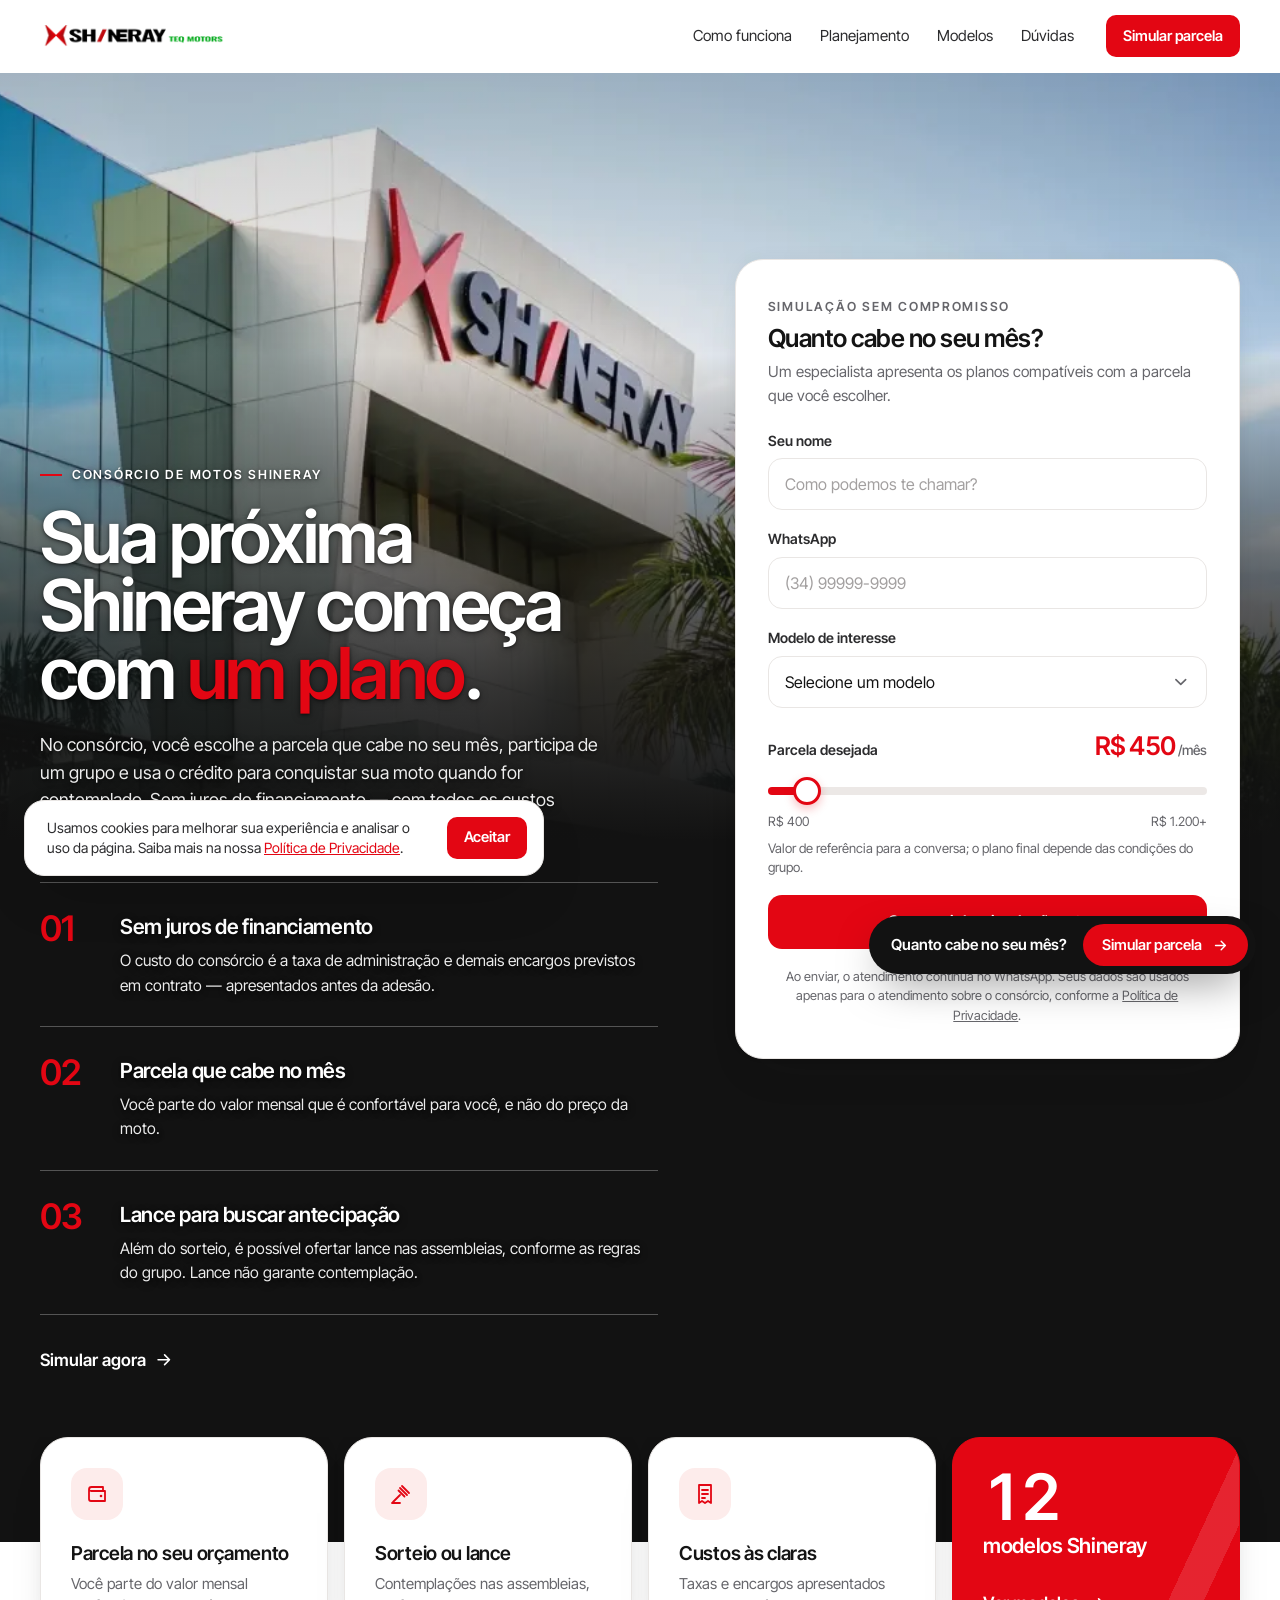
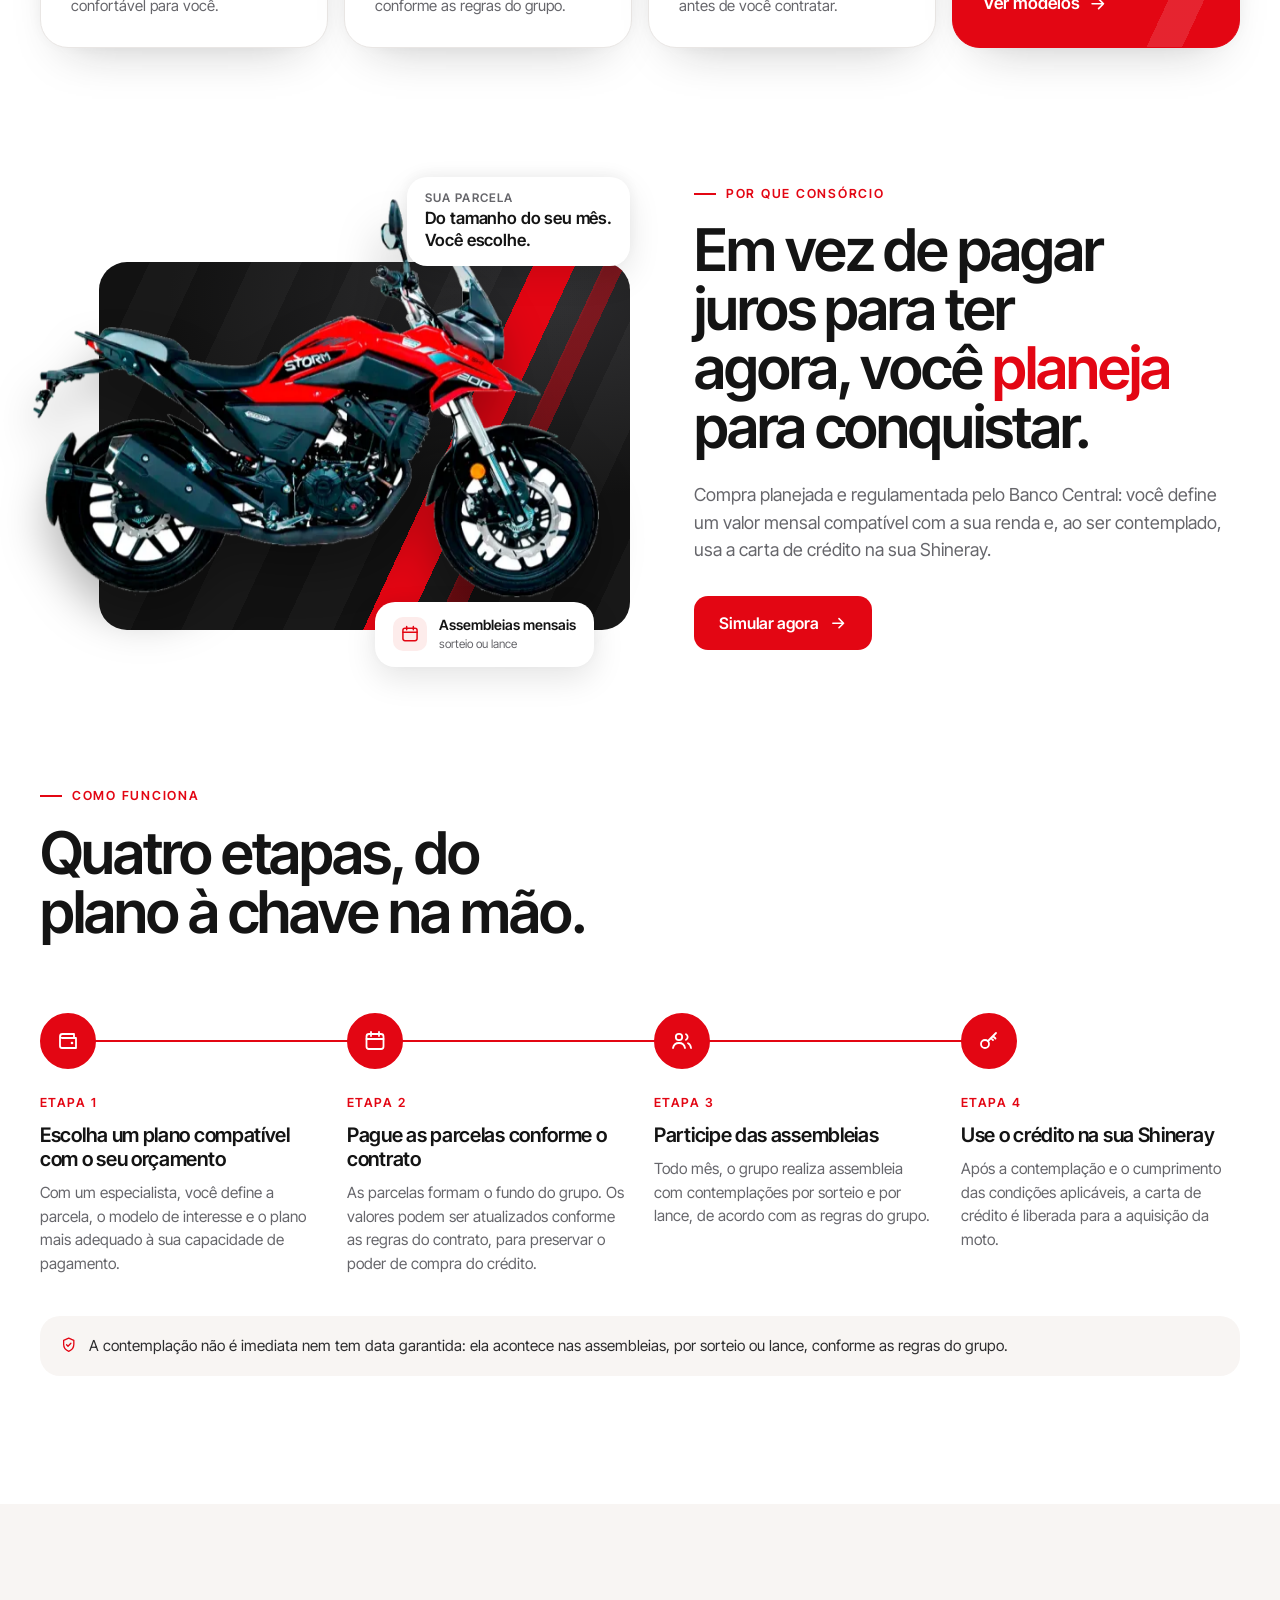
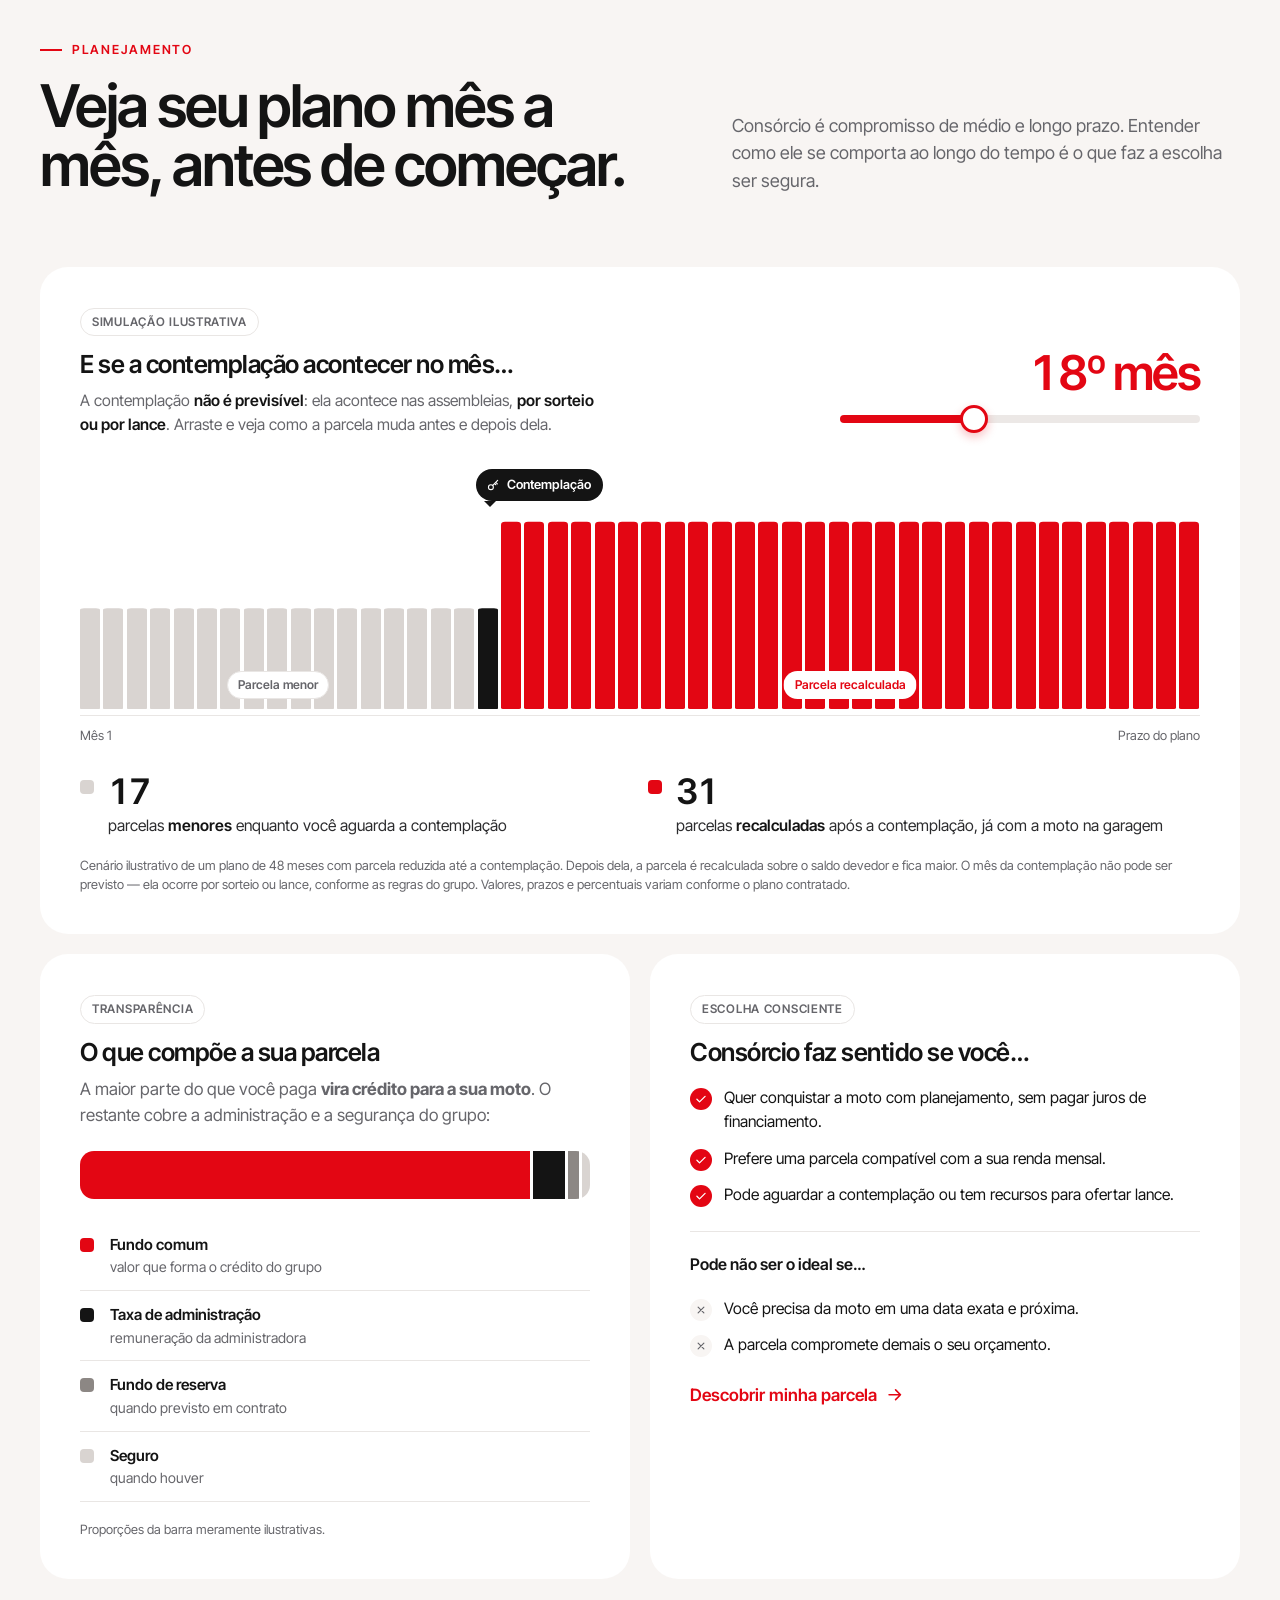
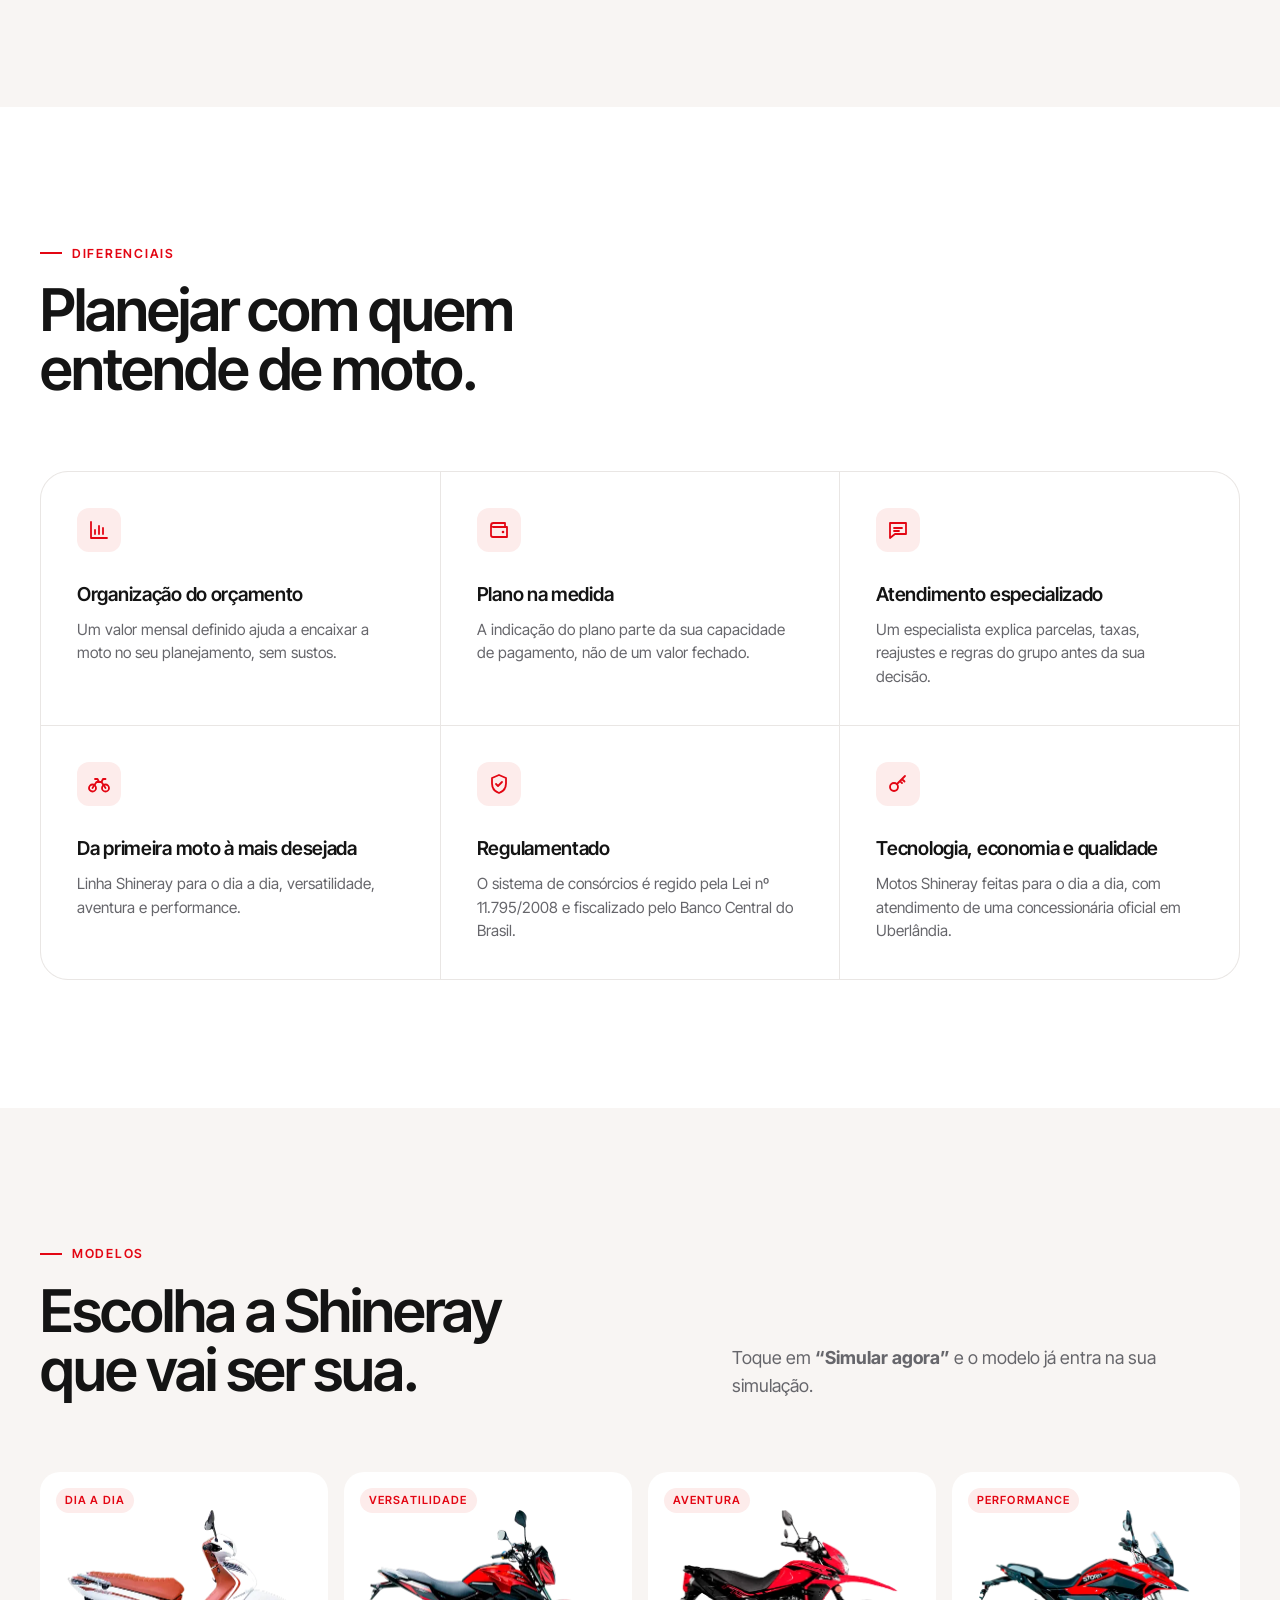
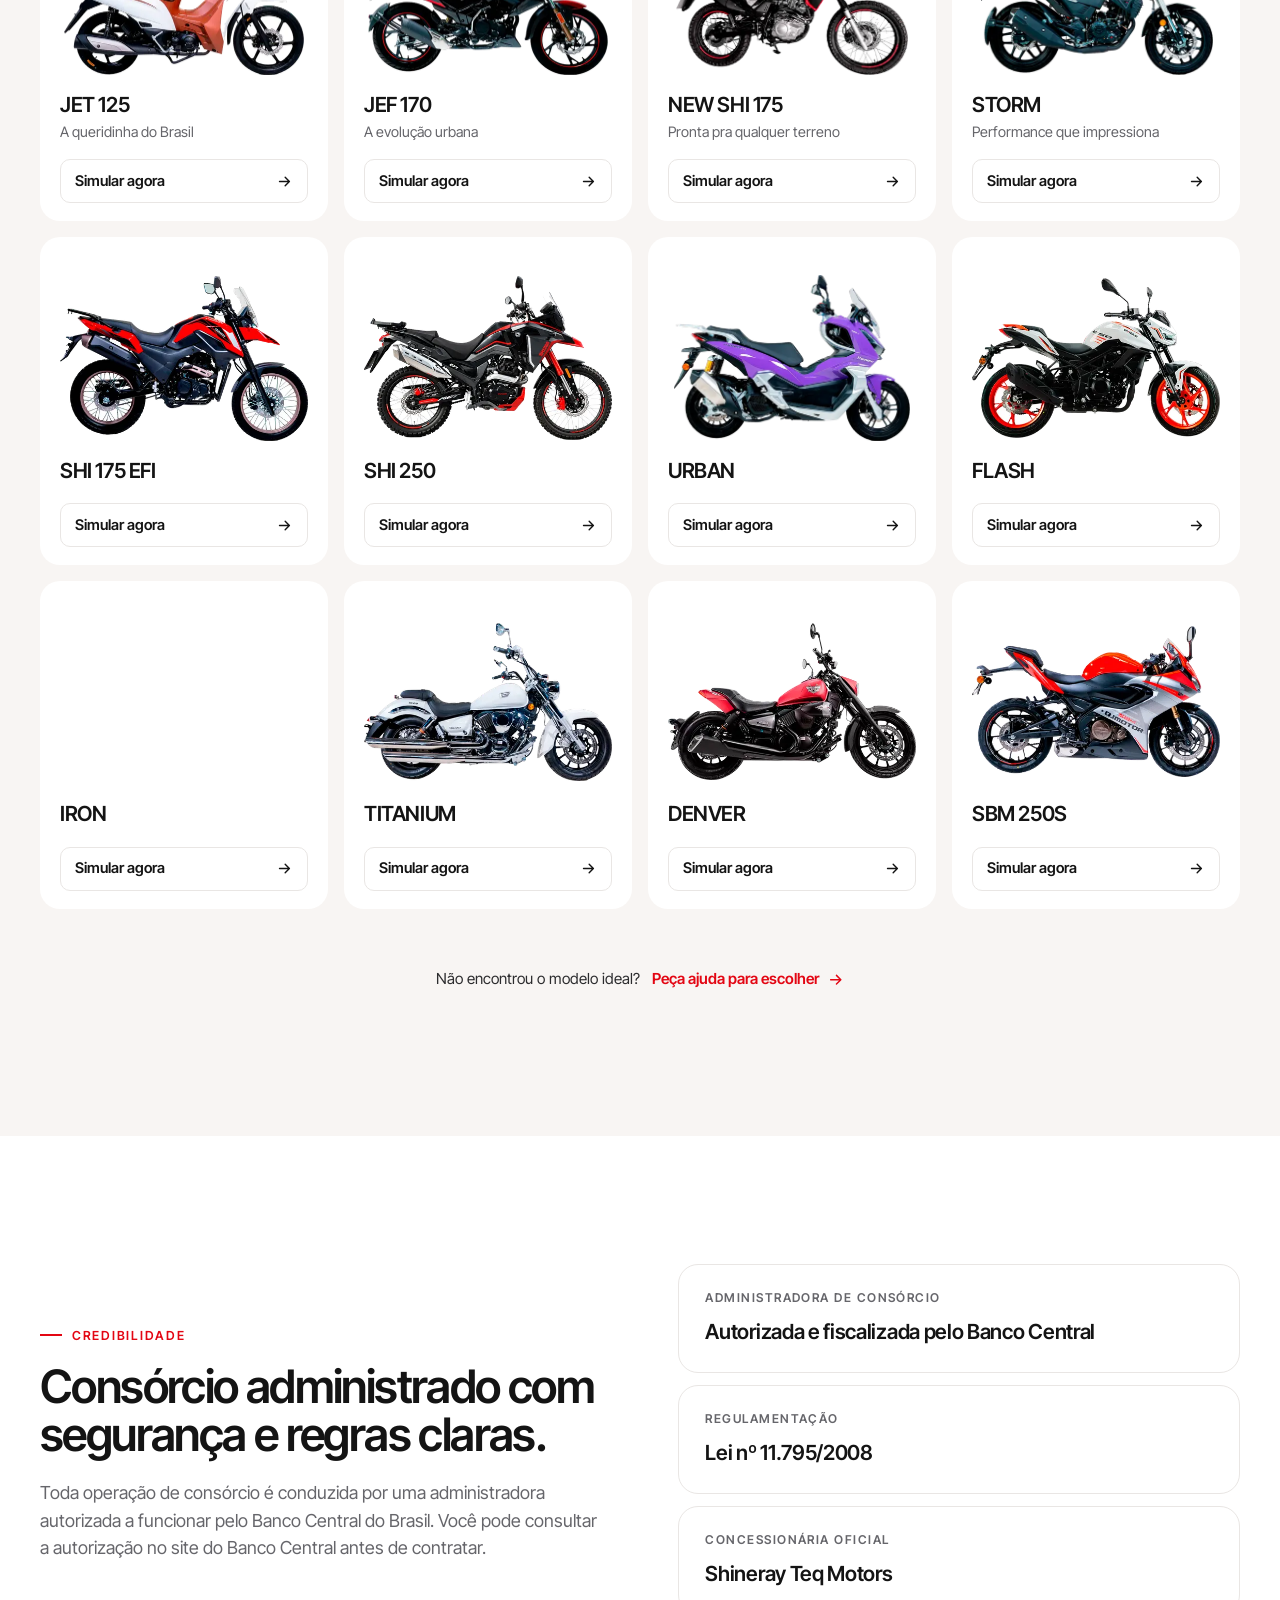
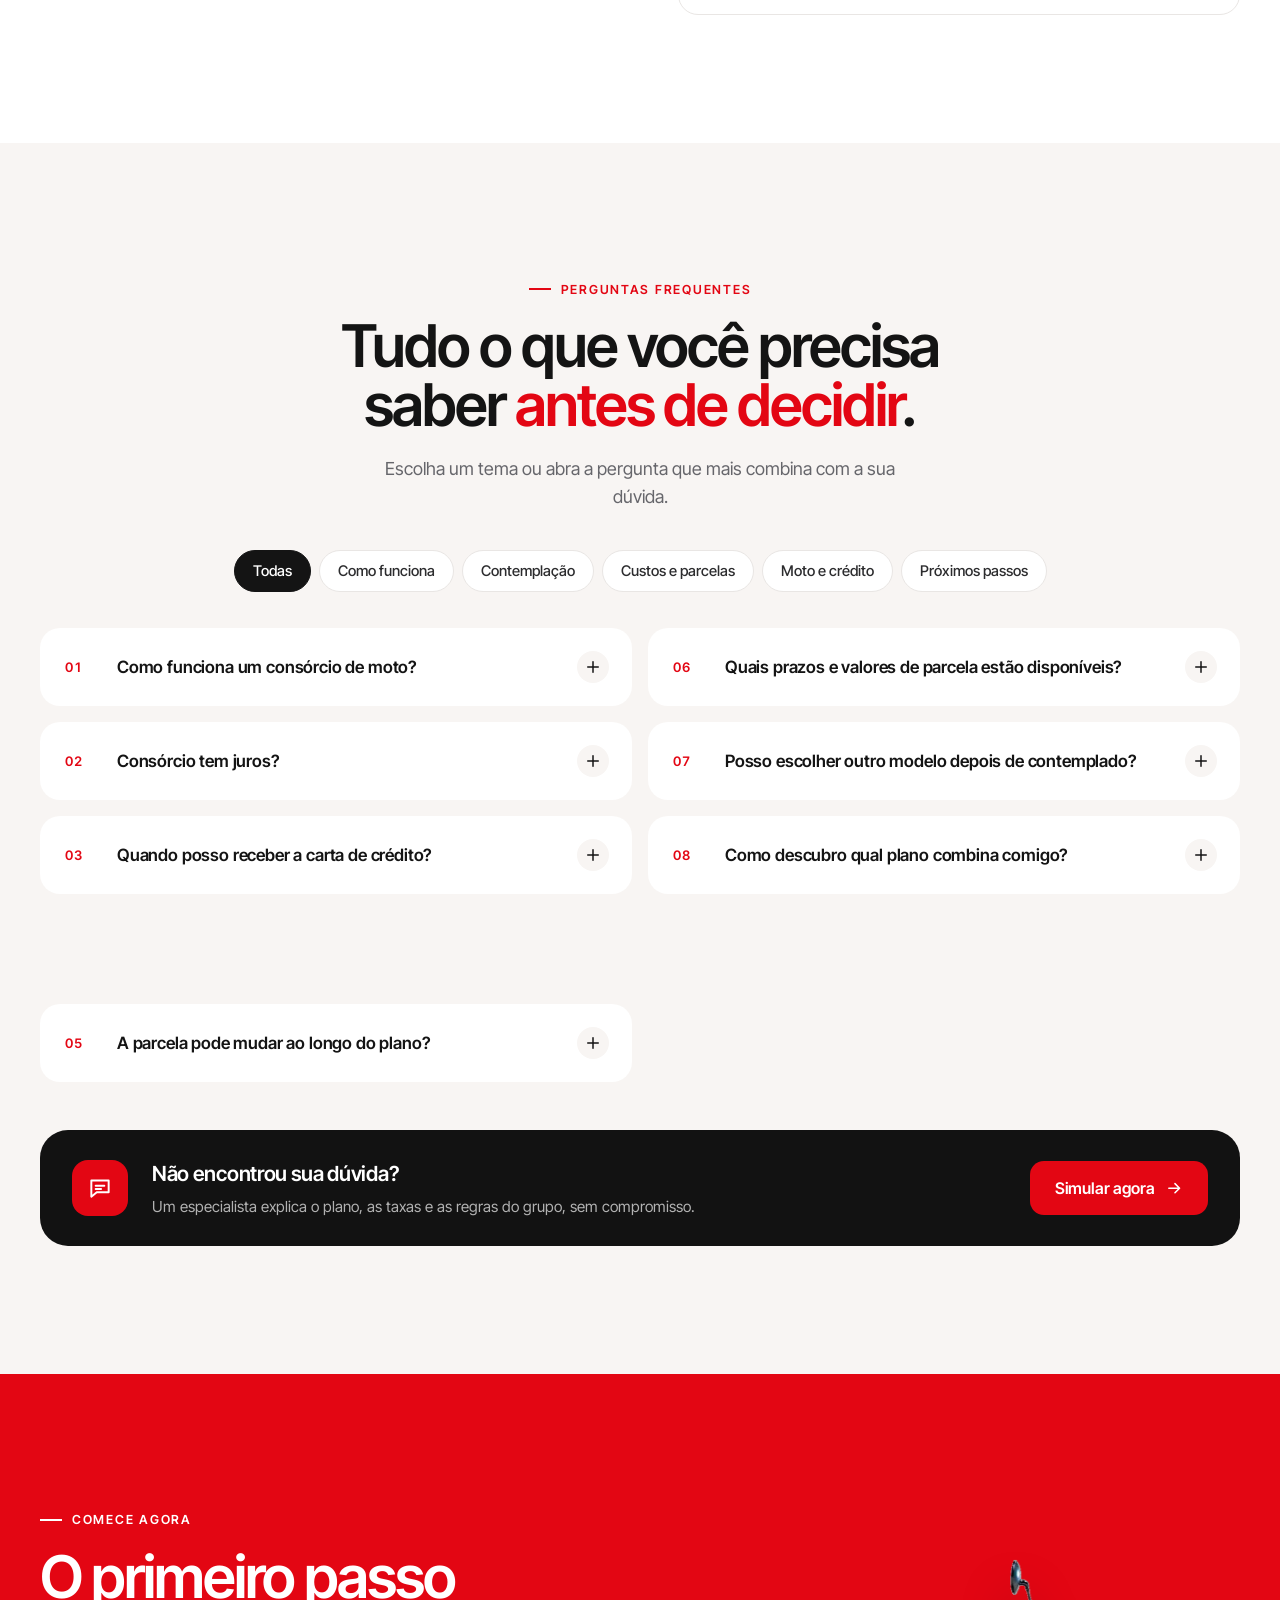
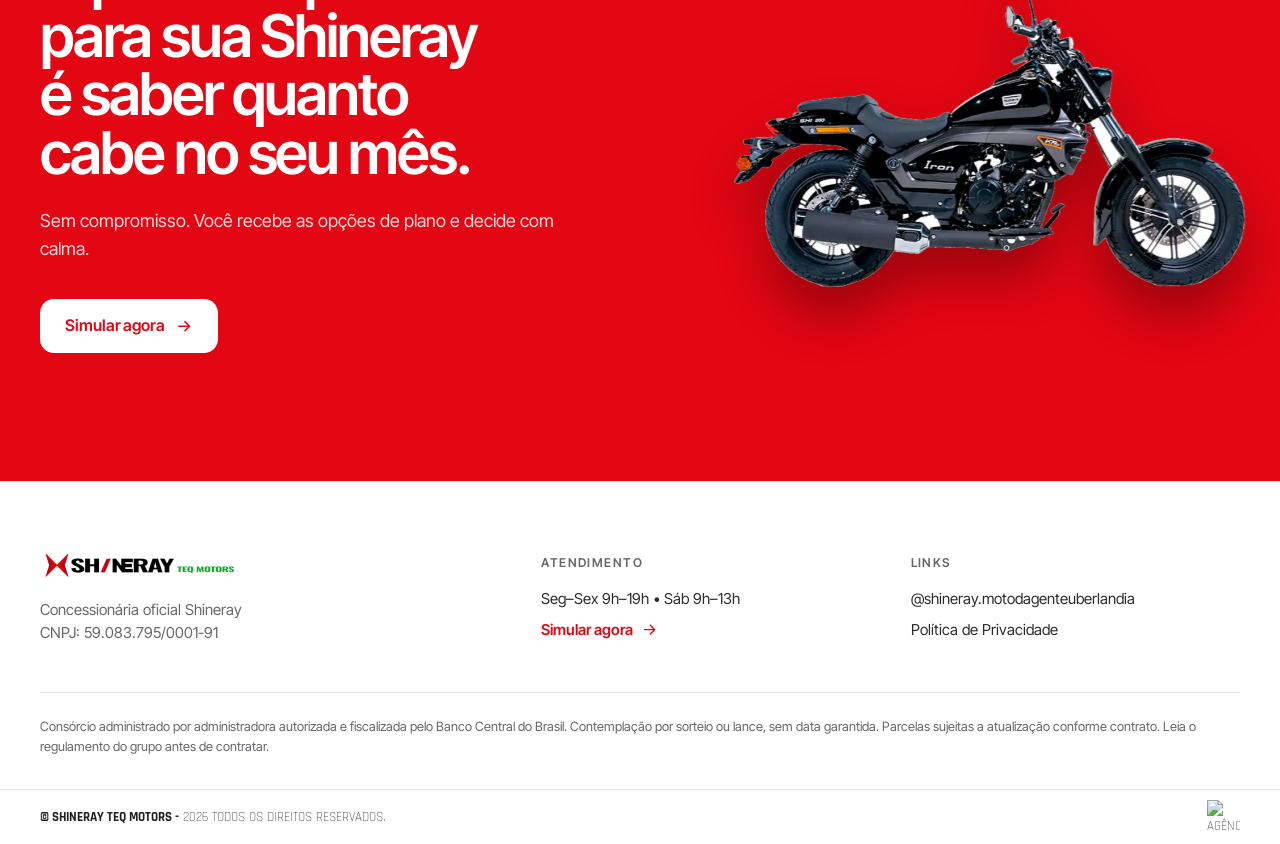
==== commit 0ab3e017: "Hero com a nova foto da fachada em destaque - Foto da fachada Shineray em WebP (640, 800 e 1024 px) " ====
--- a/index.html
+++ b/index.html
@@ -32,9 +32,9 @@
 
     <!-- Fonte hospedada localmente (sem requisição bloqueante a terceiros) -->
     <link rel="preload" href="assets/fonts/inter-tight-latin-var.woff2" as="font" type="font/woff2" crossorigin>
-    <link rel="preload" as="image" href="assets/img/hero-shineray-1152-v2.webp" fetchpriority="high"
-        imagesrcset="assets/img/hero-shineray-640-v2.webp 640w, assets/img/hero-shineray-1152-v2.webp 1152w" imagesizes="100vw">
-    <link rel="stylesheet" href="assets/css/style.css?v=2.6.4">
+    <link rel="preload" as="image" href="assets/img/hero-fachada-1024.webp" fetchpriority="high"
+        imagesrcset="assets/img/hero-fachada-640.webp 640w, assets/img/hero-fachada-800.webp 800w, assets/img/hero-fachada-1024.webp 1024w" imagesizes="100vw">
+    <link rel="stylesheet" href="assets/css/style.css?v=2.7.3">
     <script>document.documentElement.classList.add('js');</script>
 
     <script type="application/ld+json">
@@ -111,9 +111,9 @@
 
         <!-- 2. HERO: proposta + benefícios + formulário -->
         <section class="hero hero-dark convert" aria-labelledby="hero-title">
-            <img class="hero-bg" src="assets/img/hero-shineray-1152-v2.webp"
-                srcset="assets/img/hero-shineray-640-v2.webp 640w, assets/img/hero-shineray-1152-v2.webp 1152w" sizes="100vw"
-                alt="" width="1152" height="698" fetchpriority="high" decoding="async">
+            <img class="hero-bg" src="assets/img/hero-fachada-1024.webp"
+                srcset="assets/img/hero-fachada-640.webp 640w, assets/img/hero-fachada-800.webp 800w, assets/img/hero-fachada-1024.webp 1024w" sizes="100vw"
+                alt="" width="1024" height="683" fetchpriority="high" decoding="async">
             <div class="container convert-grid">
                 <div class="convert-copy">
                     <p class="eyebrow eyebrow-light">Consórcio de motos Shineray</p>
@@ -742,8 +742,8 @@
         <button type="button" class="btn btn-primary btn-sm" data-cookie="accept">Aceitar</button>
     </div>
 
-    <script src="assets/js/config.js?v=2.6.4" defer></script>
-    <script src="assets/js/main.js?v=2.6.4" defer></script>
+    <script src="assets/js/config.js?v=2.7.3" defer></script>
+    <script src="assets/js/main.js?v=2.7.3" defer></script>
 </body>
 
 </html>
--- a/assets/css/style.css
+++ b/assets/css/style.css
@@ -421,26 +421,46 @@
     padding: clamp(48px, 7vw, 96px) 0 clamp(40px, 5vw, 64px);
 }
 
-/* Foto da fábrica Shineray (espelhada) como fundo do hero, inteira e sem degradê lateral */
+/* Foto da fachada Shineray no topo do hero, na proporção natural (sem ampliar demais).
+   O texto começa abaixo do letreiro; o formulário segue no topo, à direita. */
 .hero-bg {
     position: absolute;
-    inset: 0;
+    top: 0;
+    left: 0;
     width: 100%;
-    height: 100%;
+    height: min(100%, 62vw);
     object-fit: cover;
-    object-position: 0% 30%;
+    object-position: 50% 20%;
     z-index: 0;
 }
 
-/* Película leve e uniforme (a fachada continua exposta) + fusão com a faixa de destaques */
+/* Fachada nítida no alto; escurece só onde o texto começa e funde no fundo escuro */
 .hero-dark::before {
     content: "";
     position: absolute;
     inset: 0;
-    background:
-        linear-gradient(180deg, rgba(18, 18, 18, .42) 0%, rgba(18, 18, 18, .34) 45%, rgba(18, 18, 18, .5) 75%, var(--dark) 100%);
+    background: linear-gradient(180deg,
+            rgba(18, 18, 18, .22) 0,
+            rgba(18, 18, 18, .05) 22vw,
+            rgba(18, 18, 18, .5) 36vw,
+            rgba(18, 18, 18, .82) 48vw,
+            var(--dark) 60vw);
     pointer-events: none;
     z-index: 1;
+}
+
+/* Desktop: título começa abaixo do letreiro da fachada */
+@media (min-width: 961px) {
+    .hero-dark .convert-copy {
+        padding-top: clamp(220px, 23vw, 360px);
+    }
+
+    /* desloca a foto para o letreiro inteiro ficar livre do formulário */
+    .hero-bg {
+        left: -7%;
+        width: 107%;
+        max-width: none;
+    }
 }
 
 /* Legibilidade do texto sobre a foto sem escurecer a imagem */
@@ -2241,14 +2261,18 @@
         order: -1;
     }
 
-    /* Hero empilhado: foto no topo (fachada de vidro), fundindo no escuro antes do formulário */
+    /* Hero empilhado: a foto vira uma faixa inteira no topo e o texto começa logo abaixo */
+    .hero-dark {
+        padding-top: calc(60vw + 8px);
+    }
+
     .hero-bg {
-        height: min(100%, 760px);
-        object-position: 0% 30%;
+        height: 66.7vw;
+        object-position: 50% 0;
     }
 
     .hero-dark::before {
-        background: linear-gradient(180deg, rgba(18, 18, 18, .4) 0, rgba(18, 18, 18, .5) 420px, var(--dark) 760px);
+        background: linear-gradient(180deg, rgba(18, 18, 18, 0) 0, rgba(18, 18, 18, 0) 40vw, var(--dark) 66.7vw);
     }
 
     /* Mobile: formulário logo após o texto de apoio; benefícios depois */
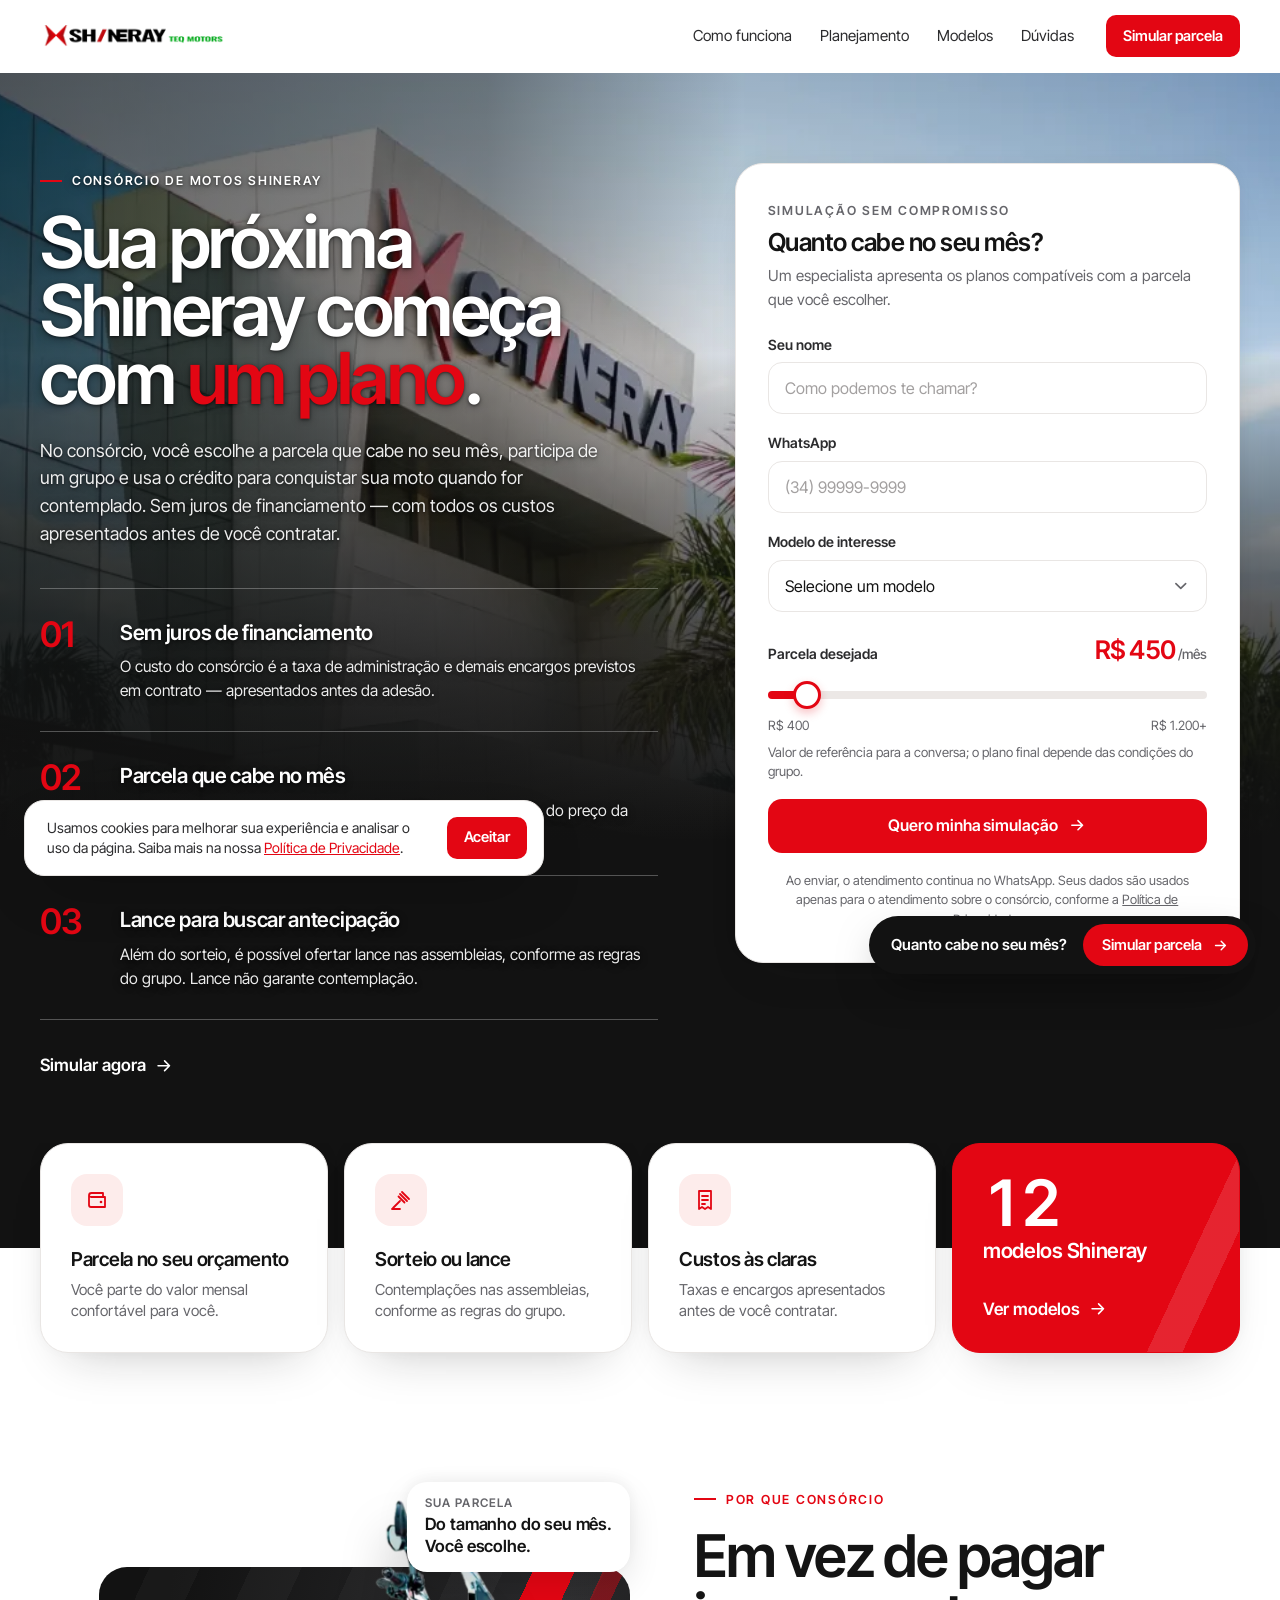
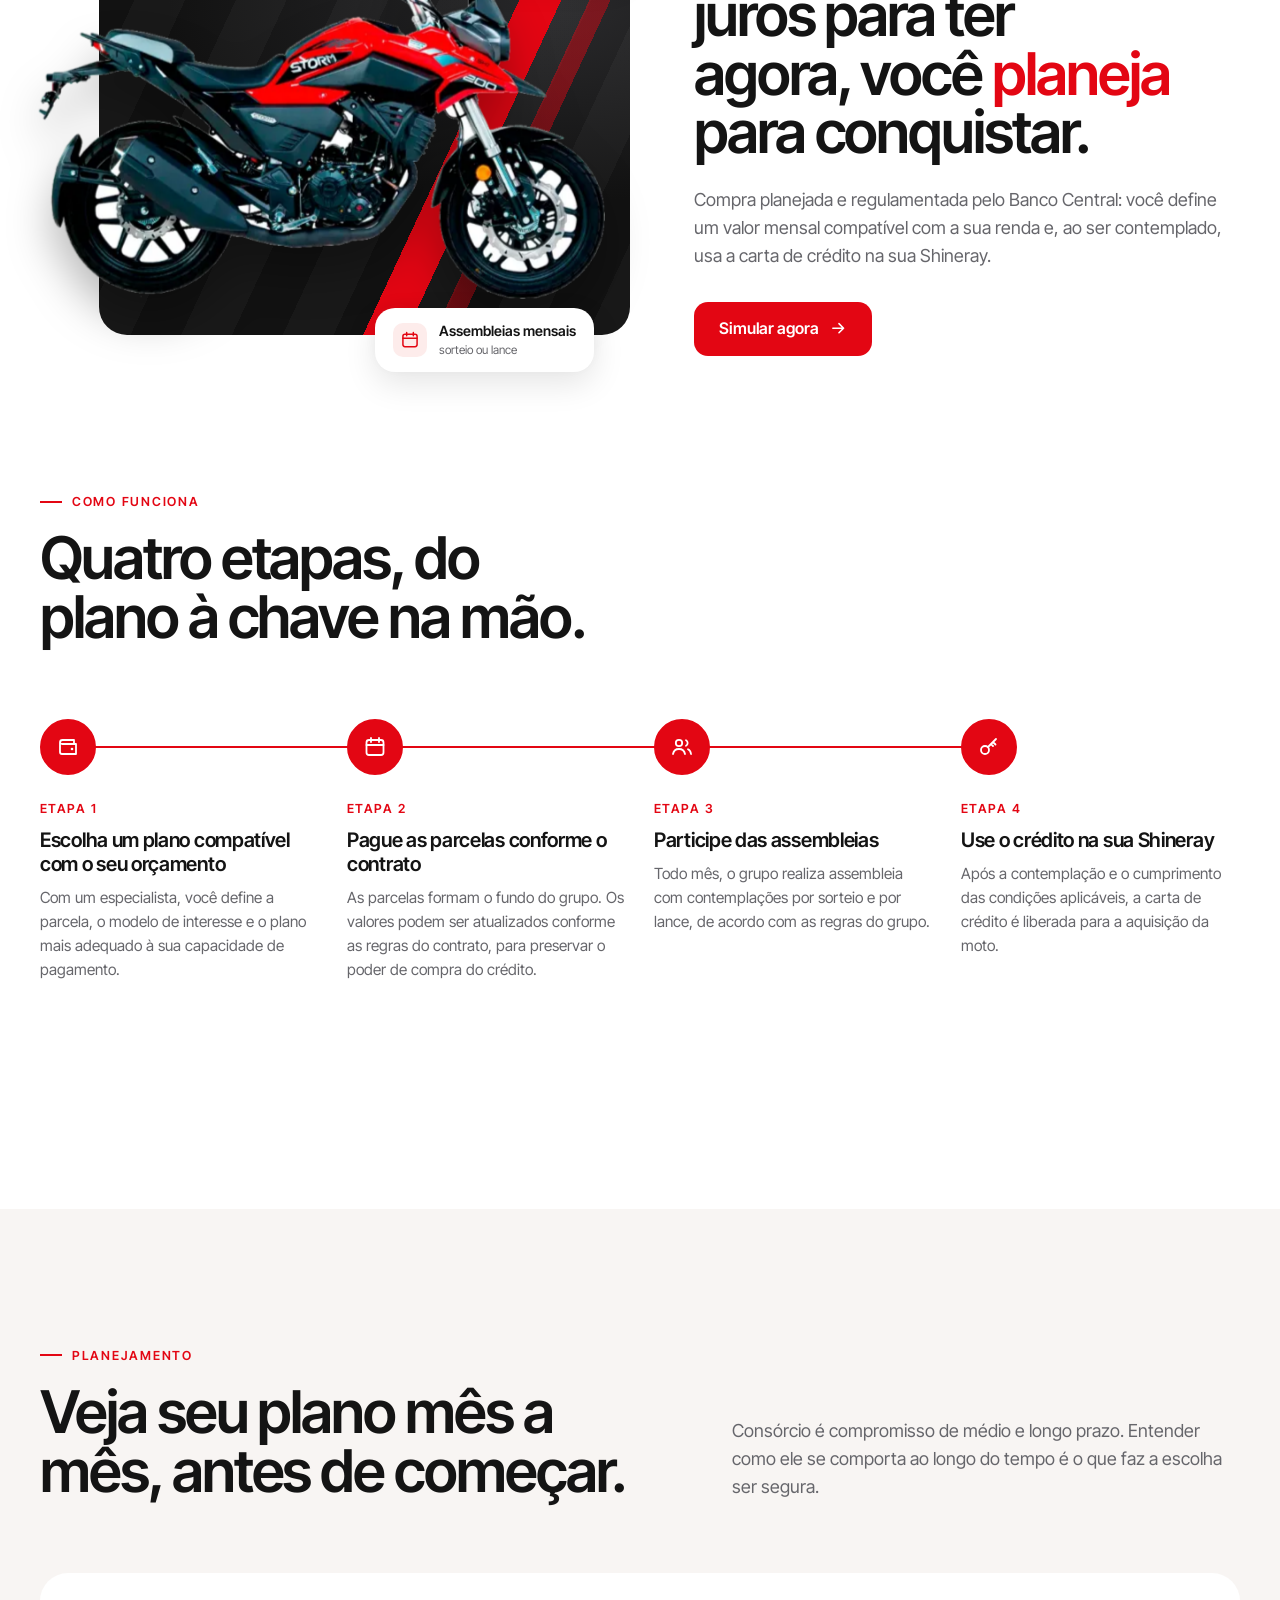
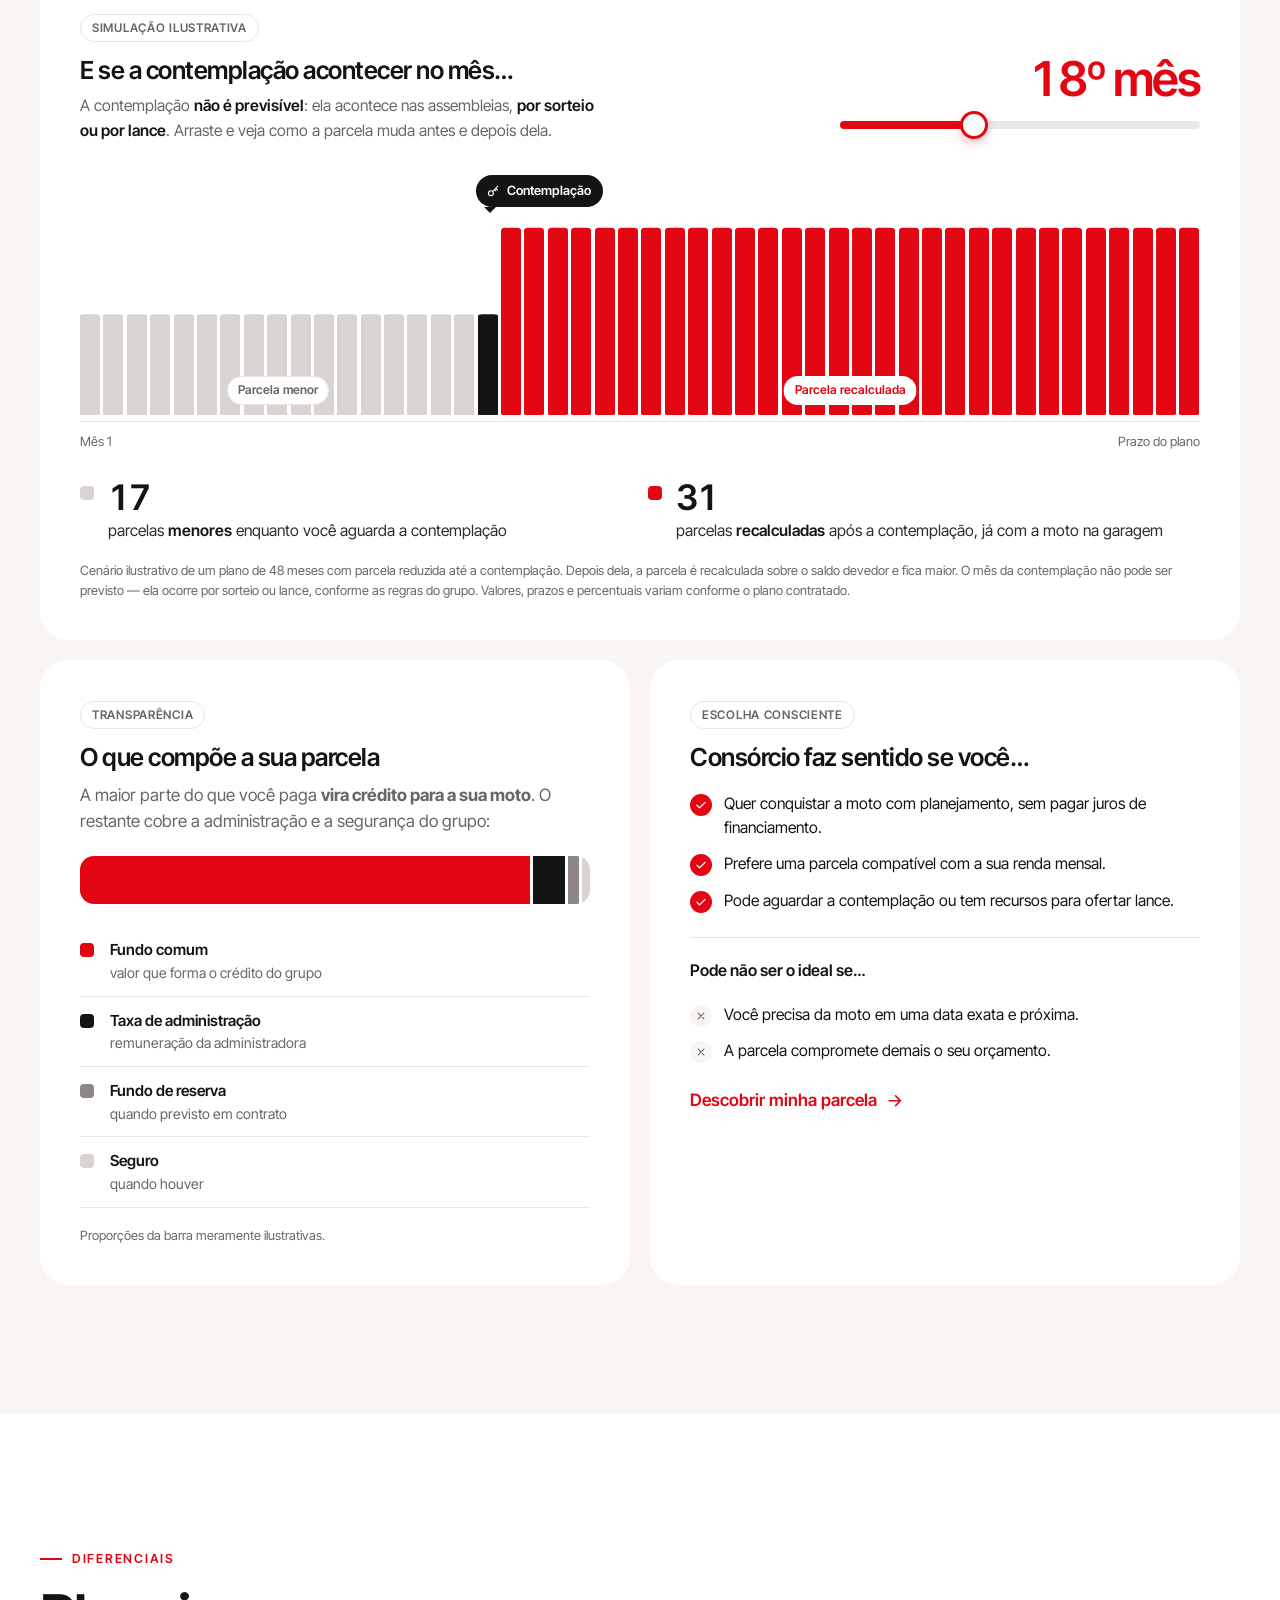
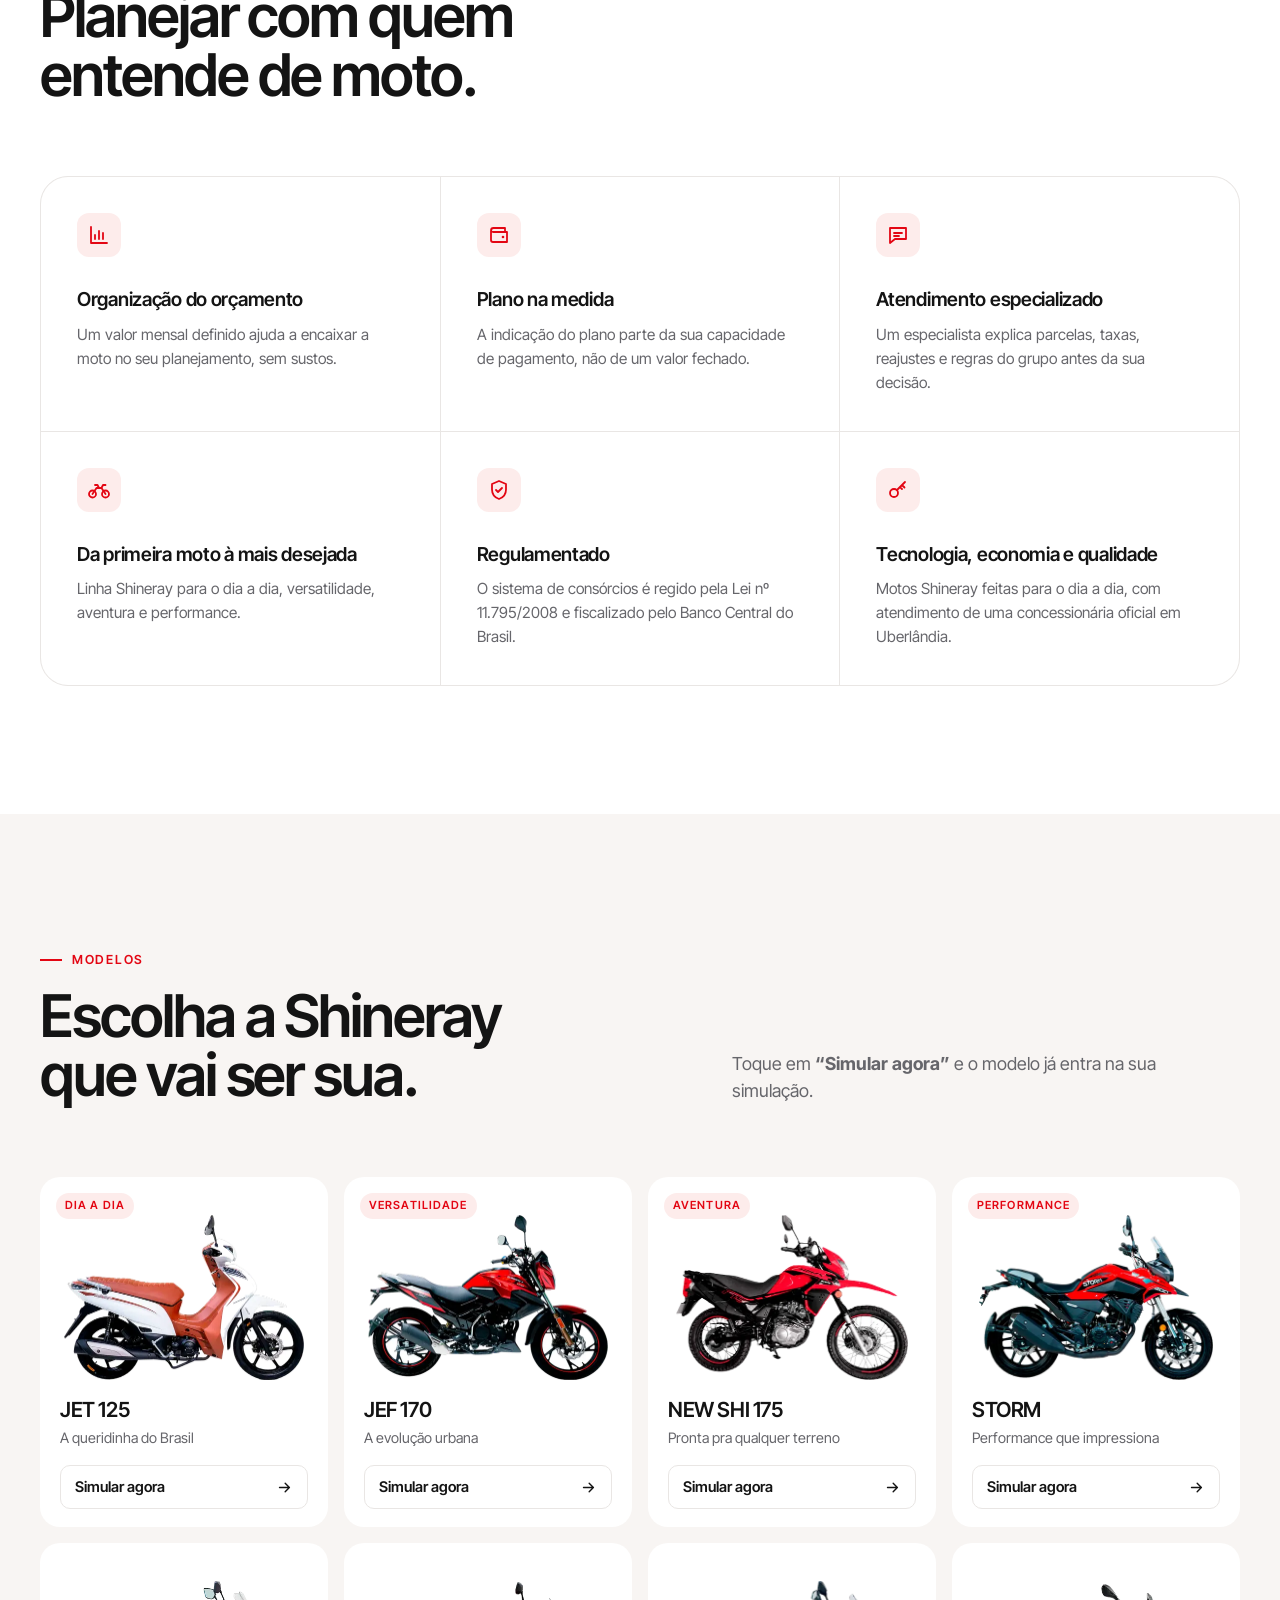
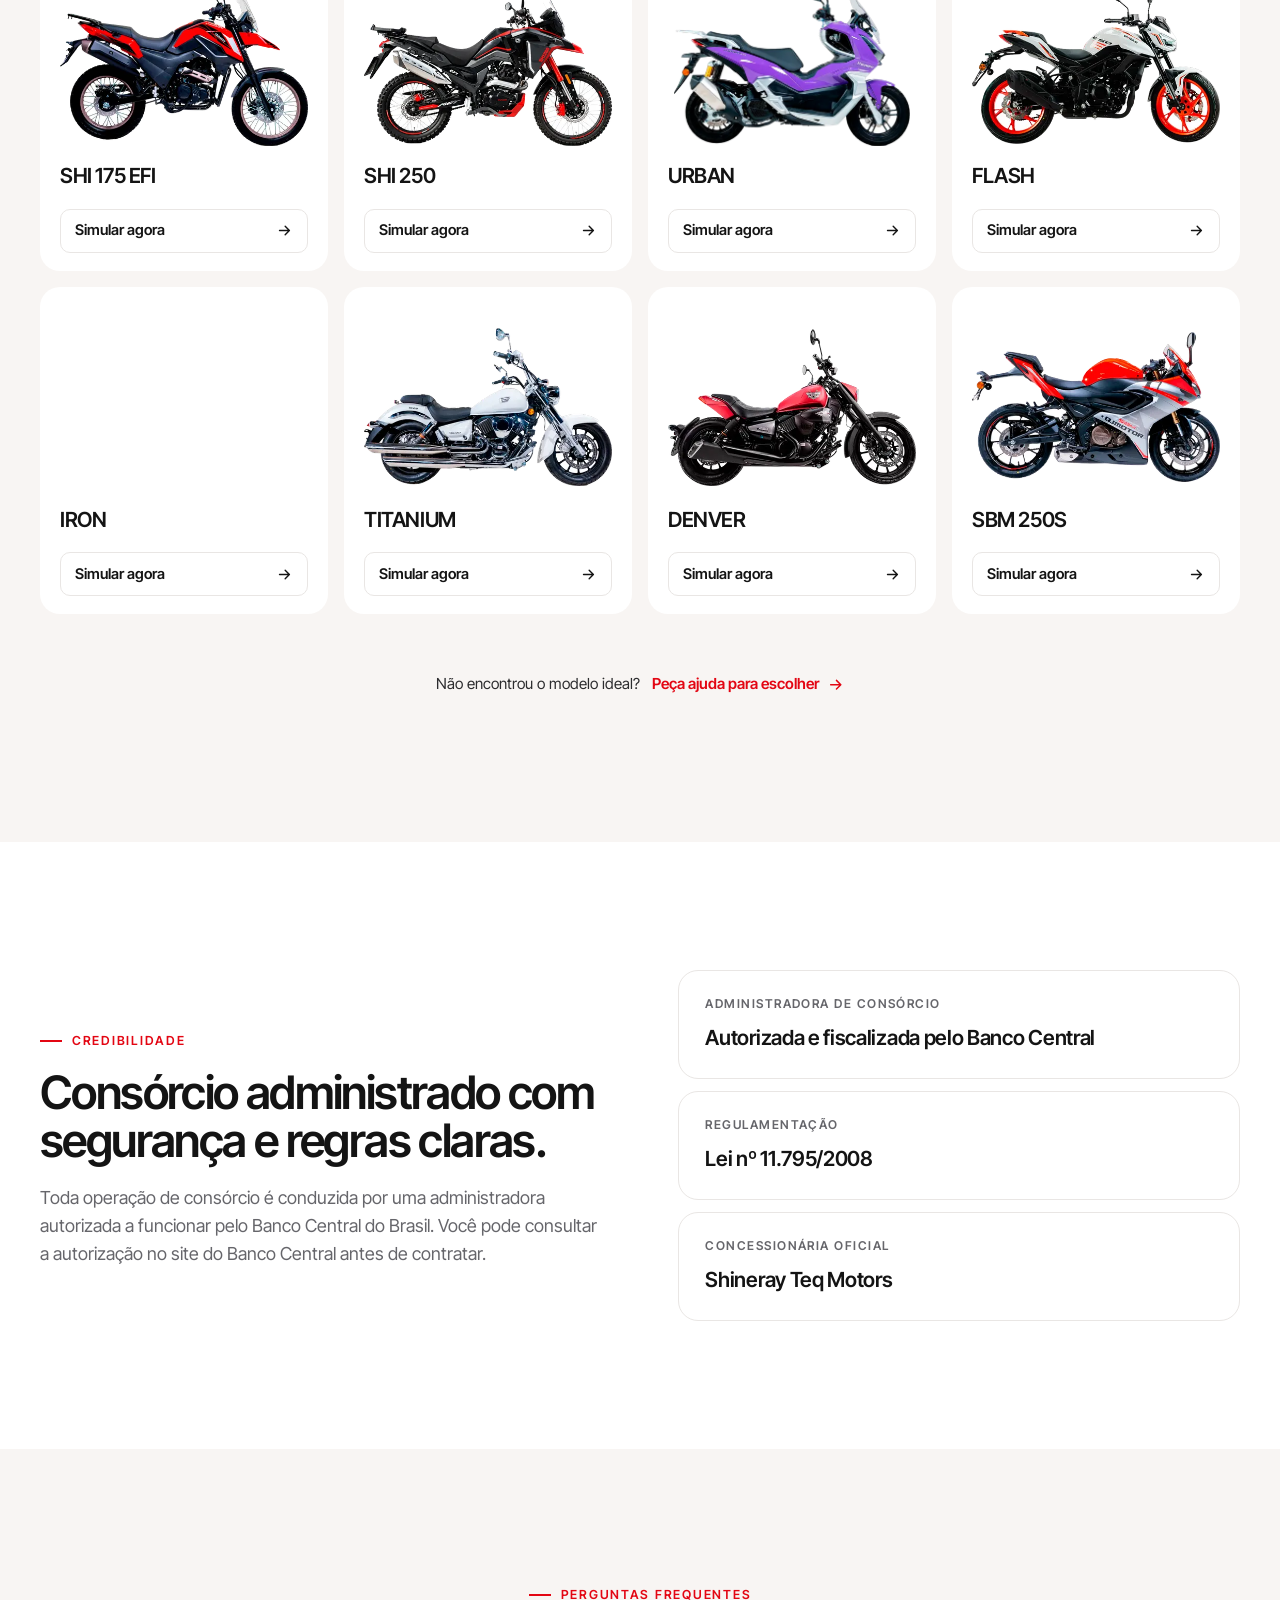
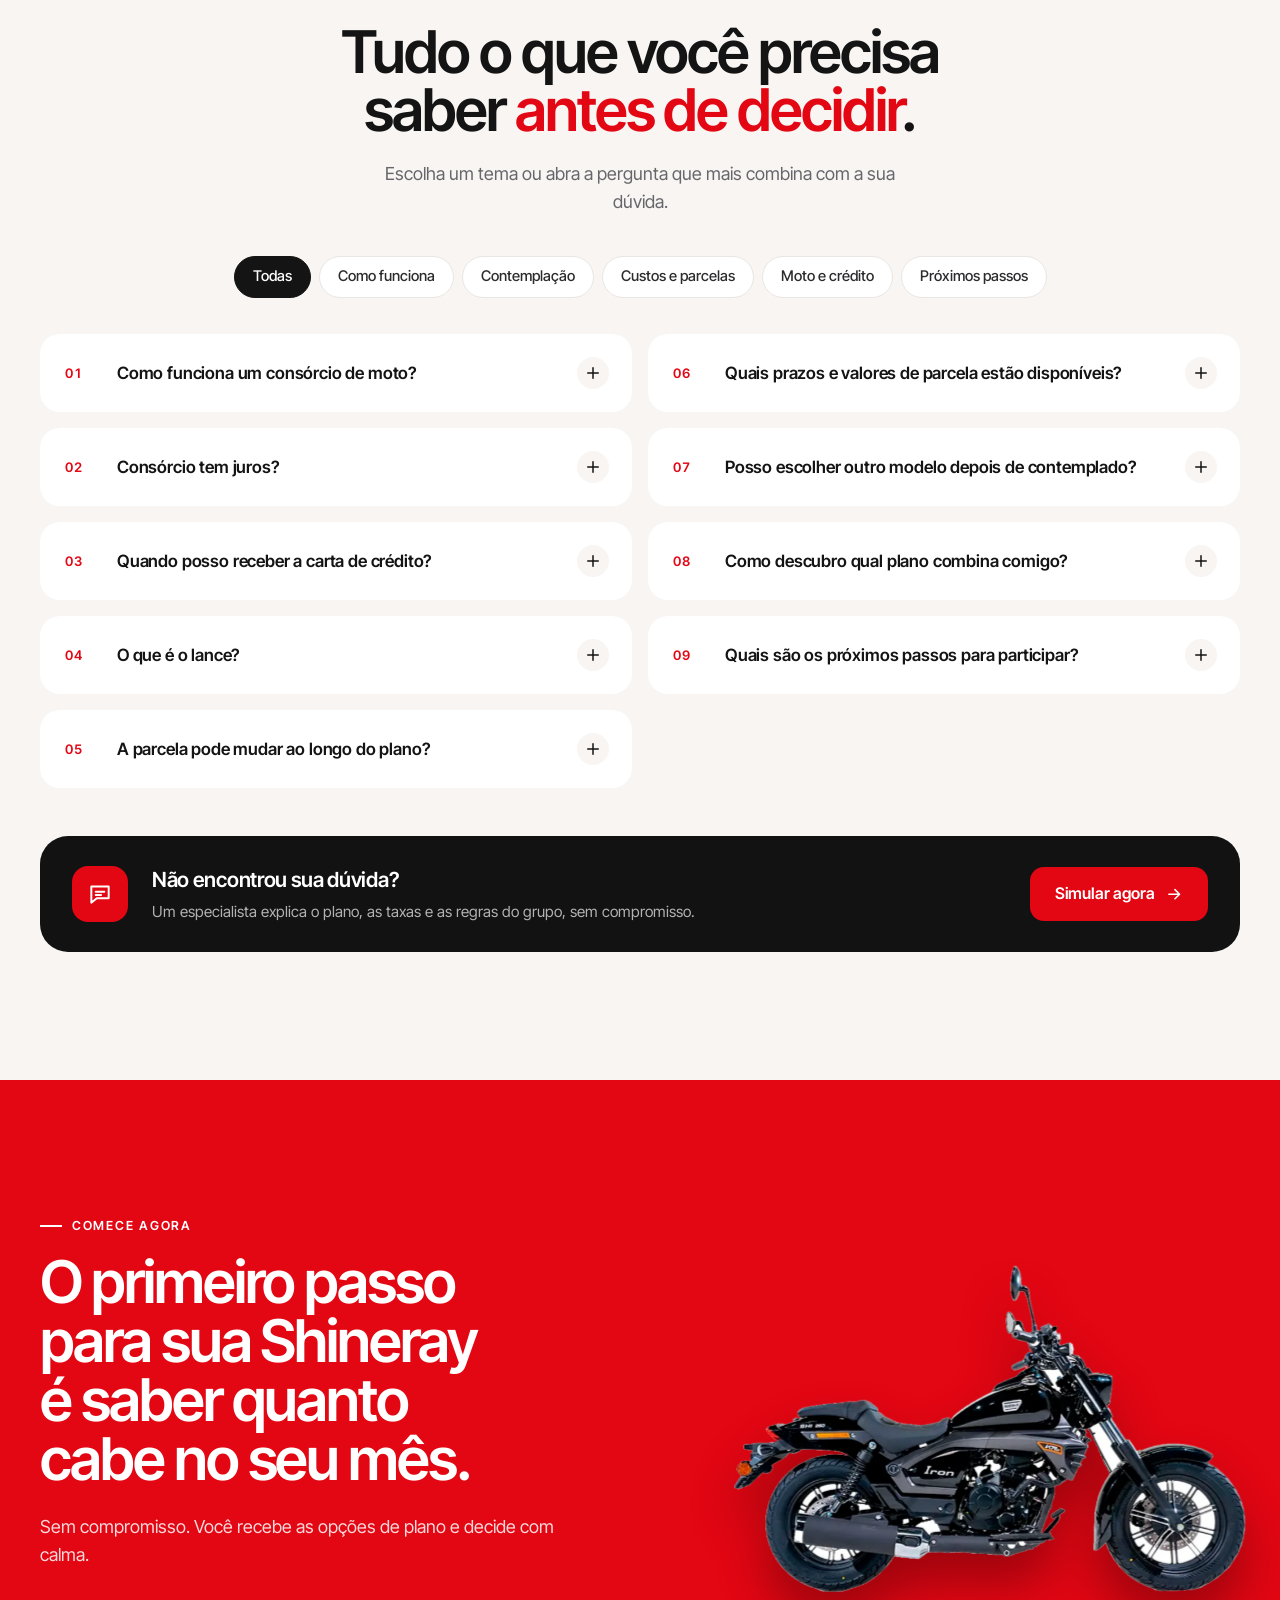
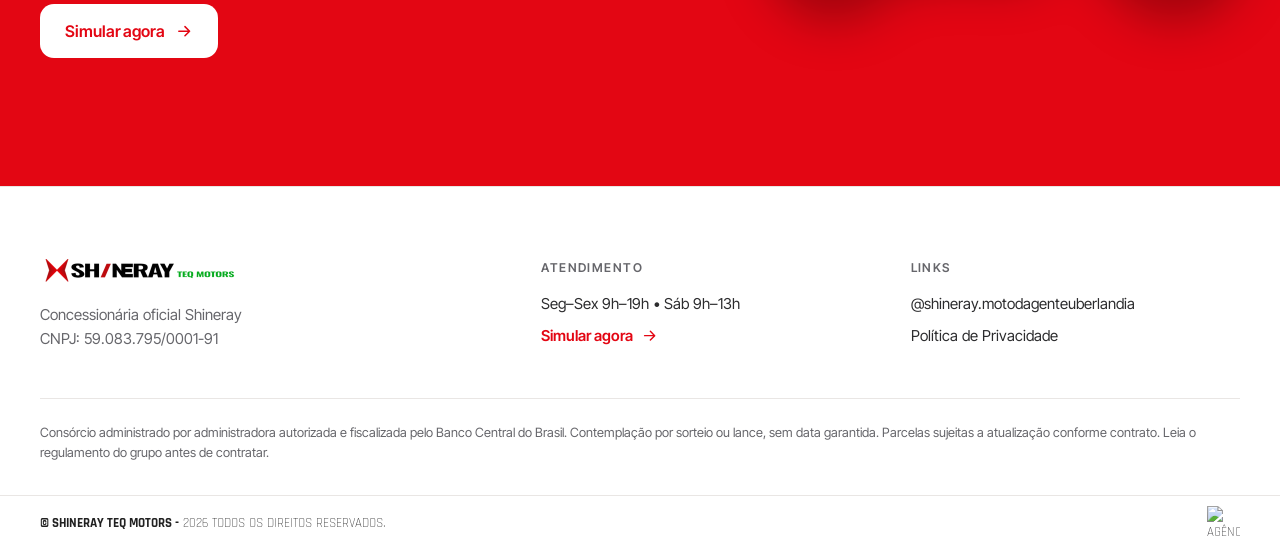
==== commit 59402ba0: "Texto do hero alinhado ao topo do formulário - Remove o recuo que empurrava o título para baixo do l" ====
--- a/index.html
+++ b/index.html
@@ -34,7 +34,7 @@
     <link rel="preload" href="assets/fonts/inter-tight-latin-var.woff2" as="font" type="font/woff2" crossorigin>
     <link rel="preload" as="image" href="assets/img/hero-fachada-1024.webp" fetchpriority="high"
         imagesrcset="assets/img/hero-fachada-640.webp 640w, assets/img/hero-fachada-800.webp 800w, assets/img/hero-fachada-1024.webp 1024w" imagesizes="100vw">
-    <link rel="stylesheet" href="assets/css/style.css?v=2.7.3">
+    <link rel="stylesheet" href="assets/css/style.css?v=2.7.6">
     <script>document.documentElement.classList.add('js');</script>
 
     <script type="application/ld+json">
@@ -742,8 +742,8 @@
         <button type="button" class="btn btn-primary btn-sm" data-cookie="accept">Aceitar</button>
     </div>
 
-    <script src="assets/js/config.js?v=2.7.3" defer></script>
-    <script src="assets/js/main.js?v=2.7.3" defer></script>
+    <script src="assets/js/config.js?v=2.7.6" defer></script>
+    <script src="assets/js/main.js?v=2.7.6" defer></script>
 </body>
 
 </html>
--- a/assets/css/style.css
+++ b/assets/css/style.css
@@ -416,6 +416,8 @@
 .hero-dark {
     position: relative;
     overflow: hidden;
+    /* clip corta a foto sem transformar o hero em área de rolagem */
+    overflow: clip;
     background: var(--dark);
     color: #fff;
     padding: clamp(48px, 7vw, 96px) 0 clamp(40px, 5vw, 64px);
@@ -449,10 +451,13 @@
     z-index: 1;
 }
 
-/* Desktop: título começa abaixo do letreiro da fachada */
+/* Desktop: texto alinhado ao topo do formulário */
 @media (min-width: 961px) {
-    .hero-dark .convert-copy {
-        padding-top: clamp(220px, 23vw, 360px);
+    /* escurecimento suave atrás da coluna de texto; a fachada segue visível */
+    .hero-dark::before {
+        background:
+            linear-gradient(90deg, rgba(18, 18, 18, .62) 0%, rgba(18, 18, 18, .42) 38%, rgba(18, 18, 18, 0) 58%),
+            linear-gradient(180deg, rgba(18, 18, 18, .2) 0, rgba(18, 18, 18, .05) 22vw, rgba(18, 18, 18, .5) 36vw, rgba(18, 18, 18, .82) 48vw, var(--dark) 60vw);
     }
 
     /* desloca a foto para o letreiro inteiro ficar livre do formulário */
@@ -613,11 +618,6 @@
     grid-template-columns: minmax(0, 1.1fr) minmax(0, .9fr);
     gap: clamp(40px, 6vw, 96px);
     align-items: start;
-}
-
-.convert-form {
-    position: sticky;
-    top: 96px;
 }
 
 .convert .benefit-stack {
@@ -2241,10 +2241,6 @@
         grid-template-columns: 1fr;
     }
 
-    .convert-form {
-        position: static;
-    }
-
     .faq-grid {
         grid-template-columns: 1fr;
     }
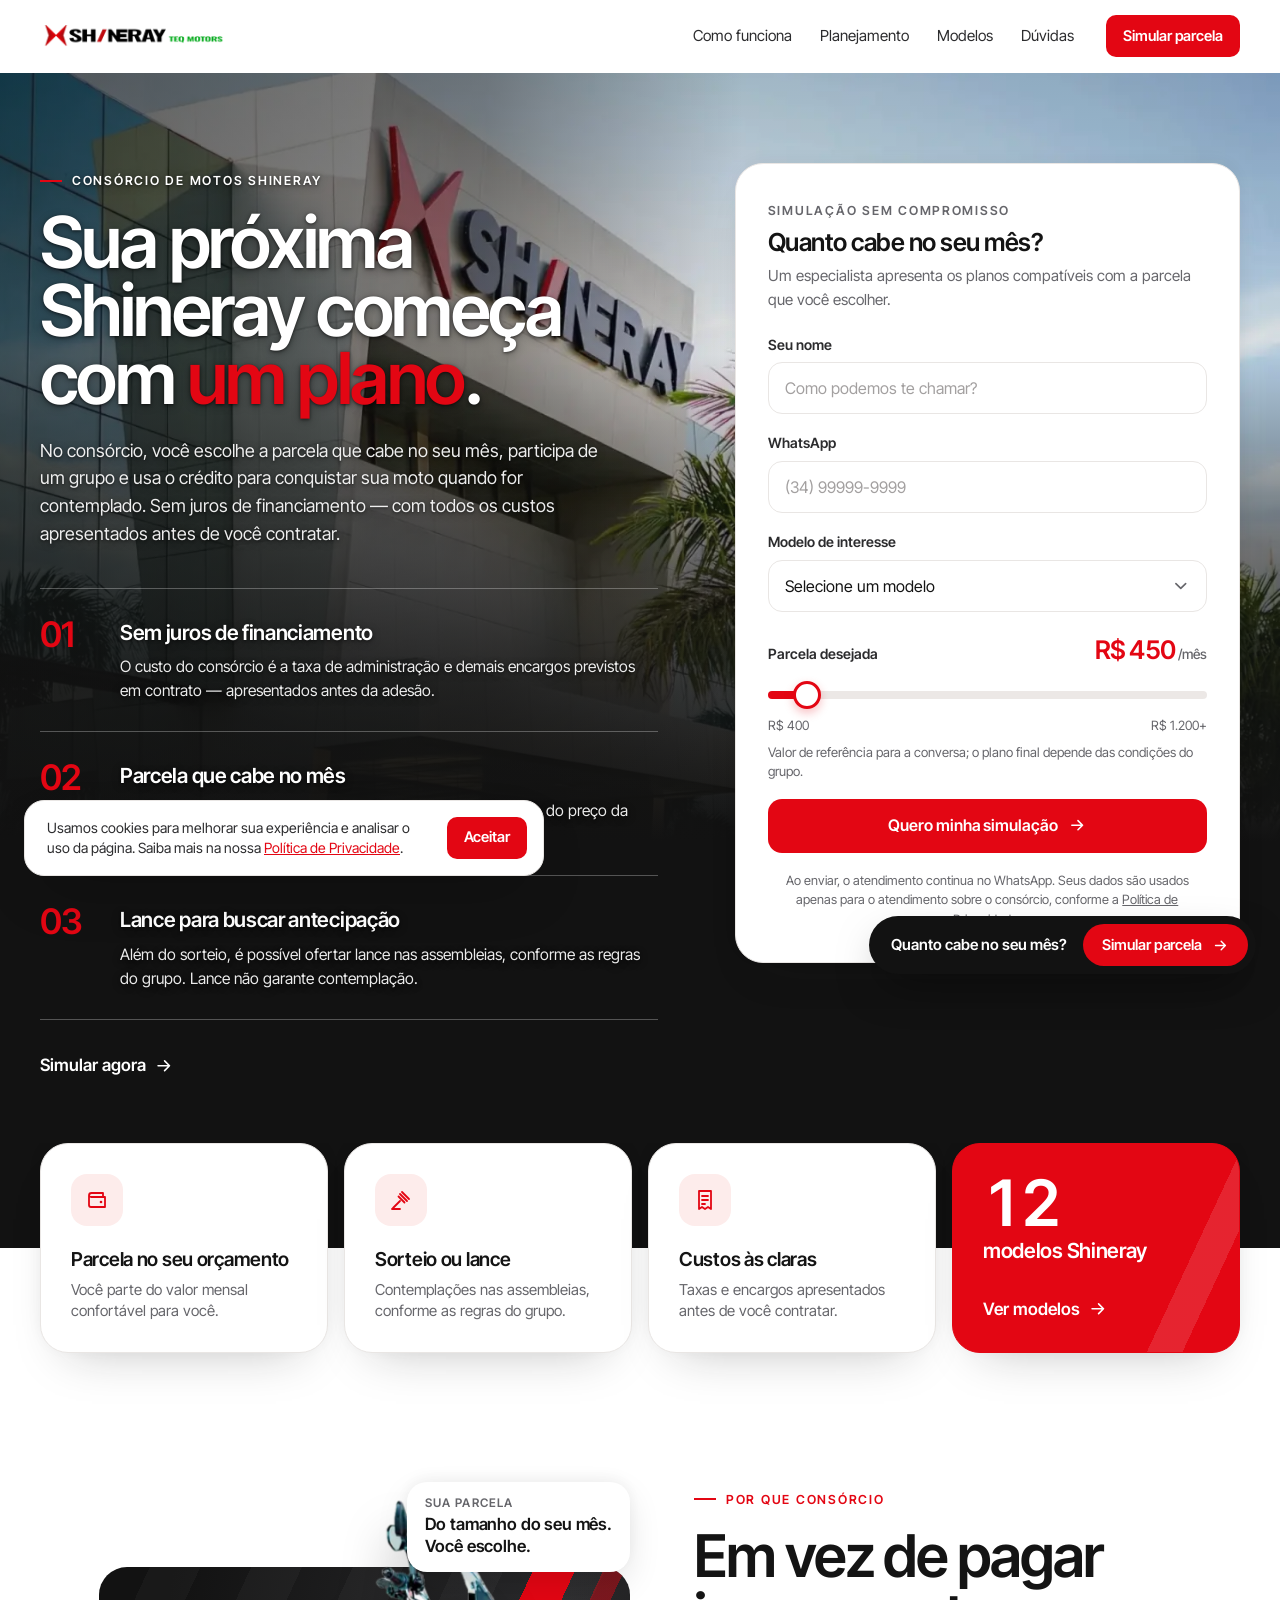
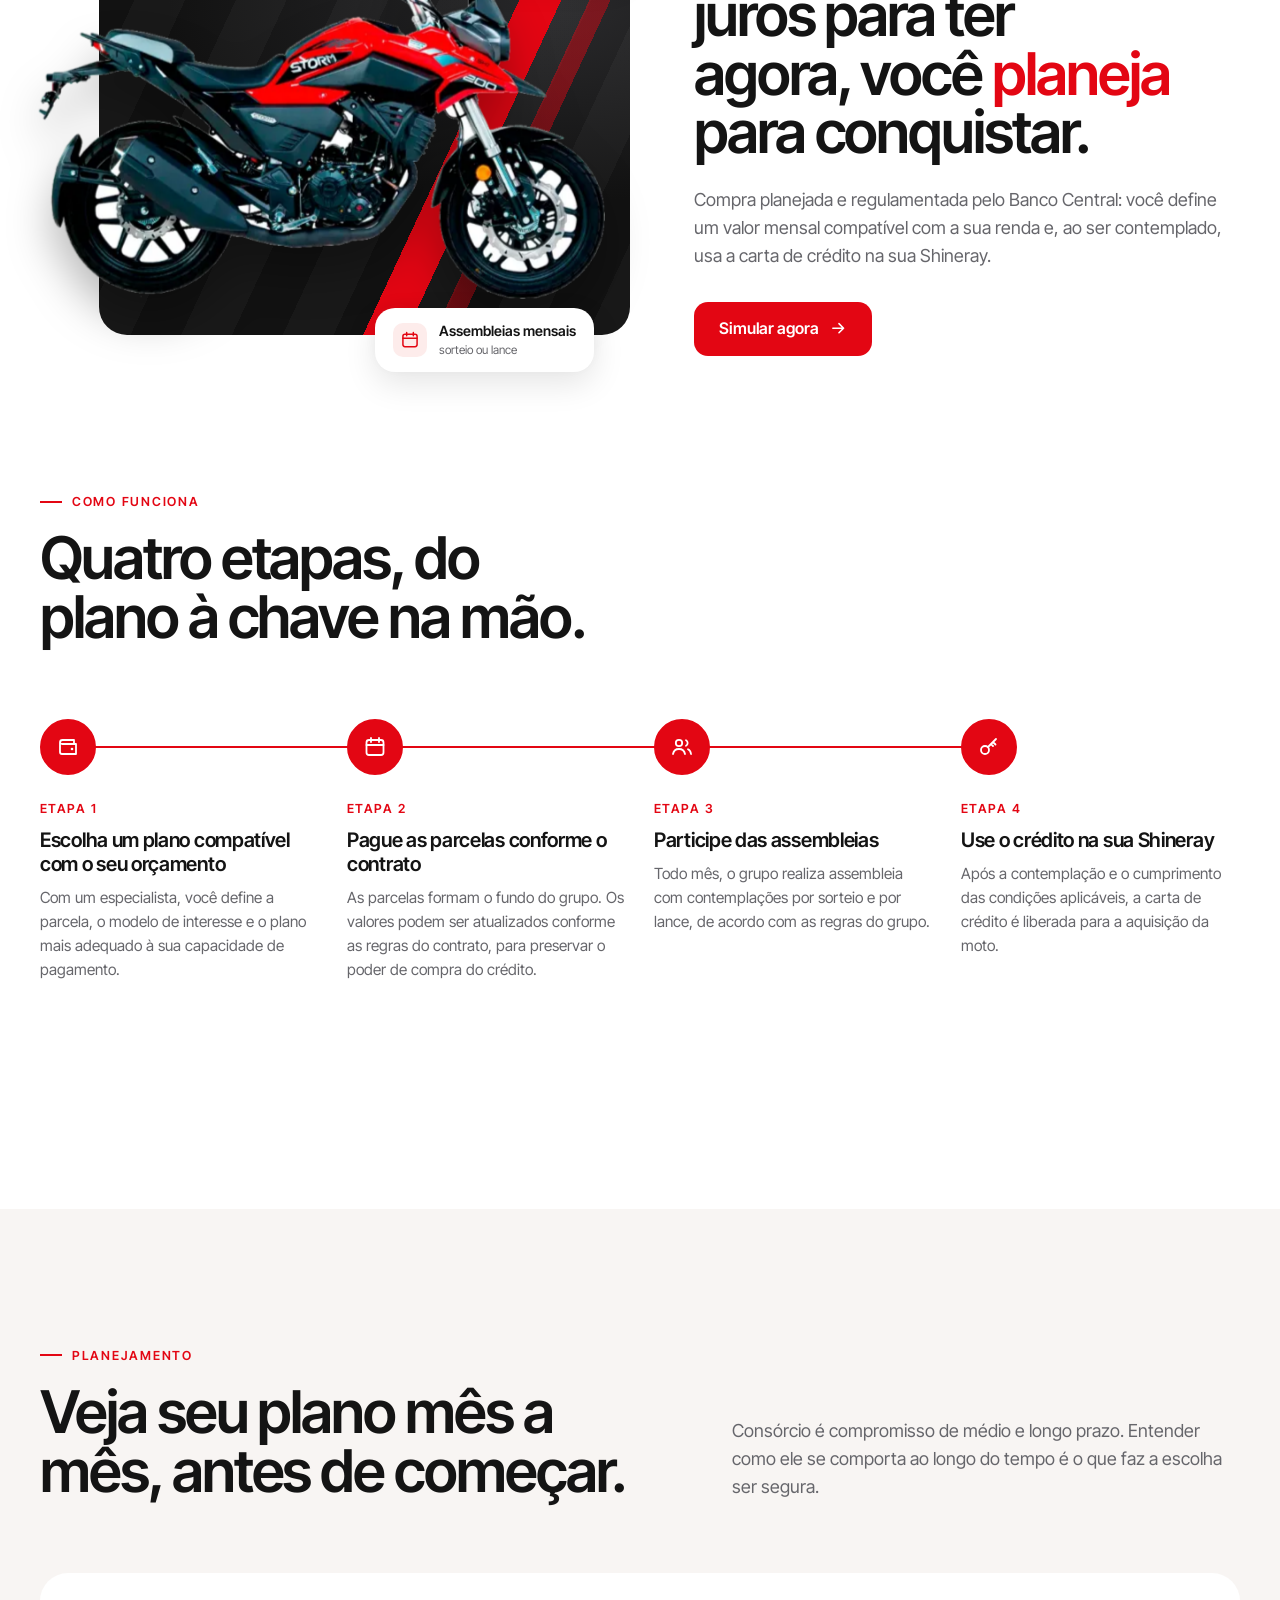
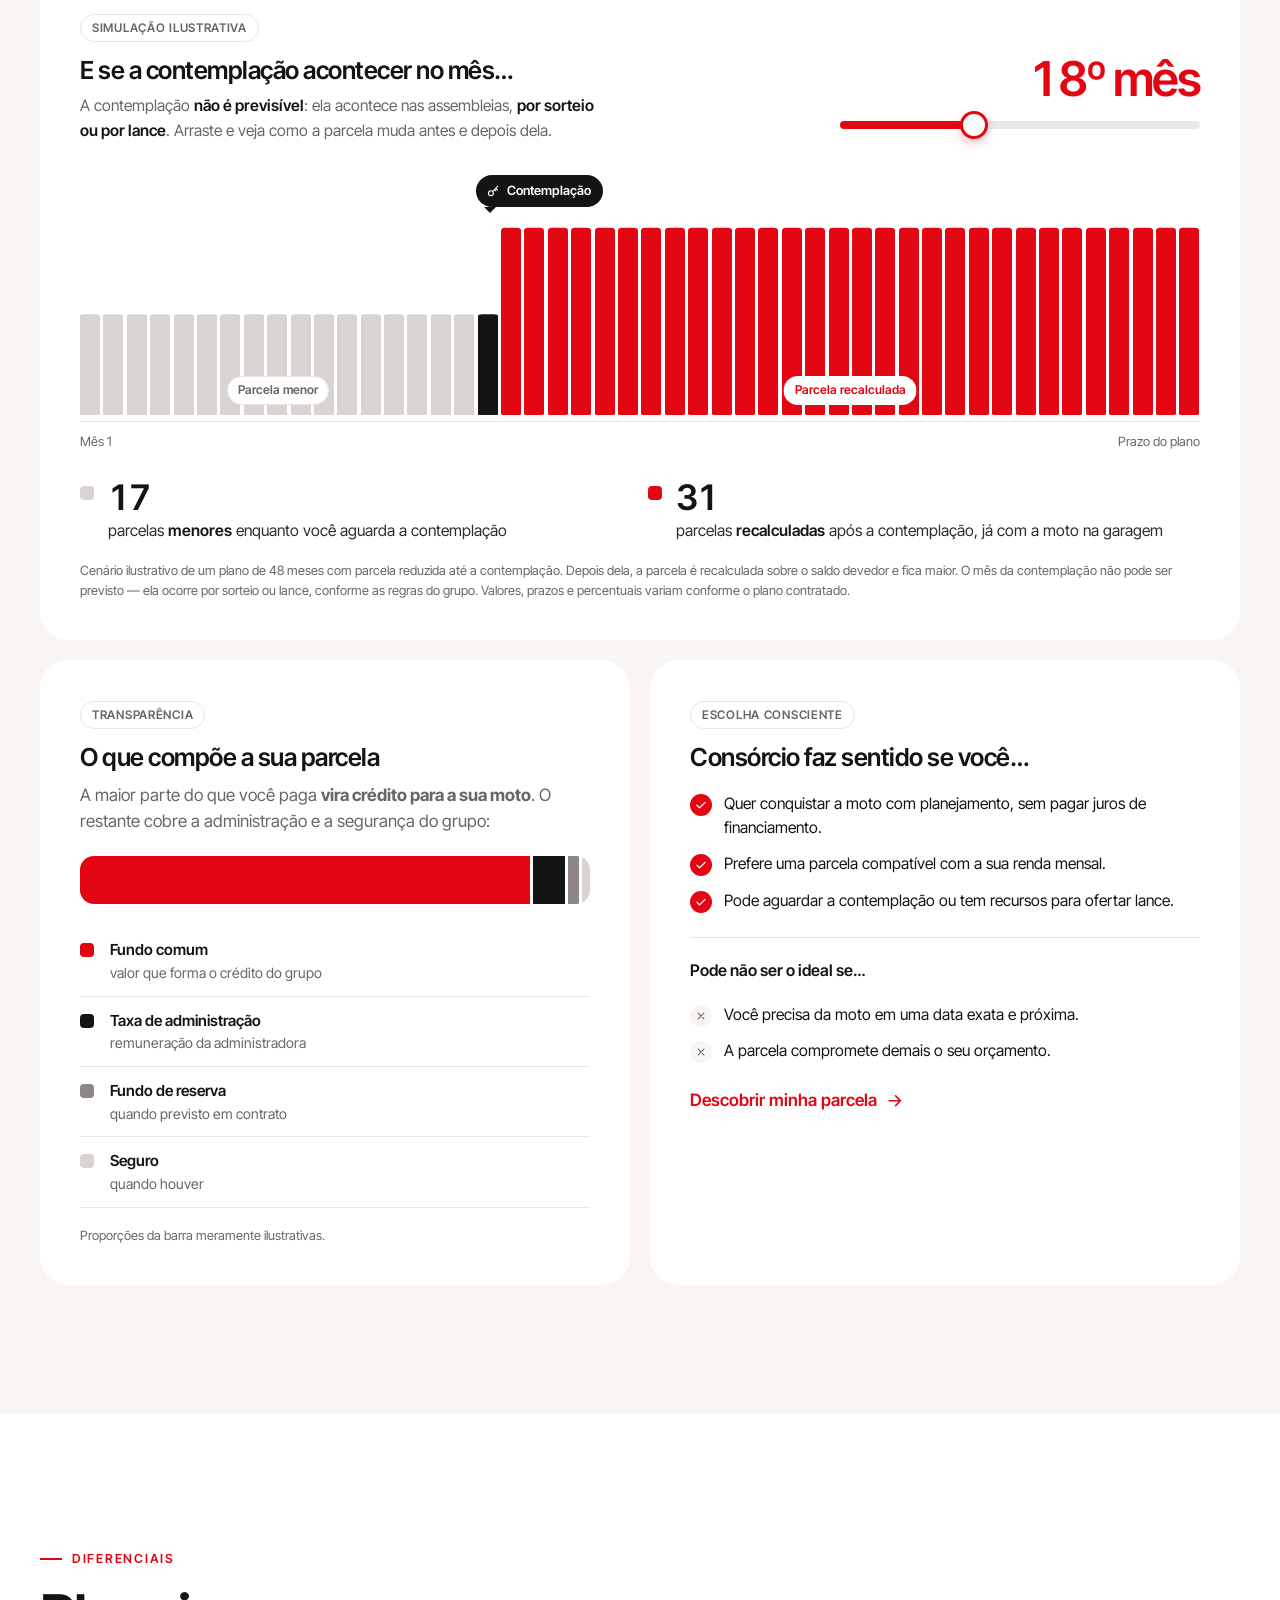
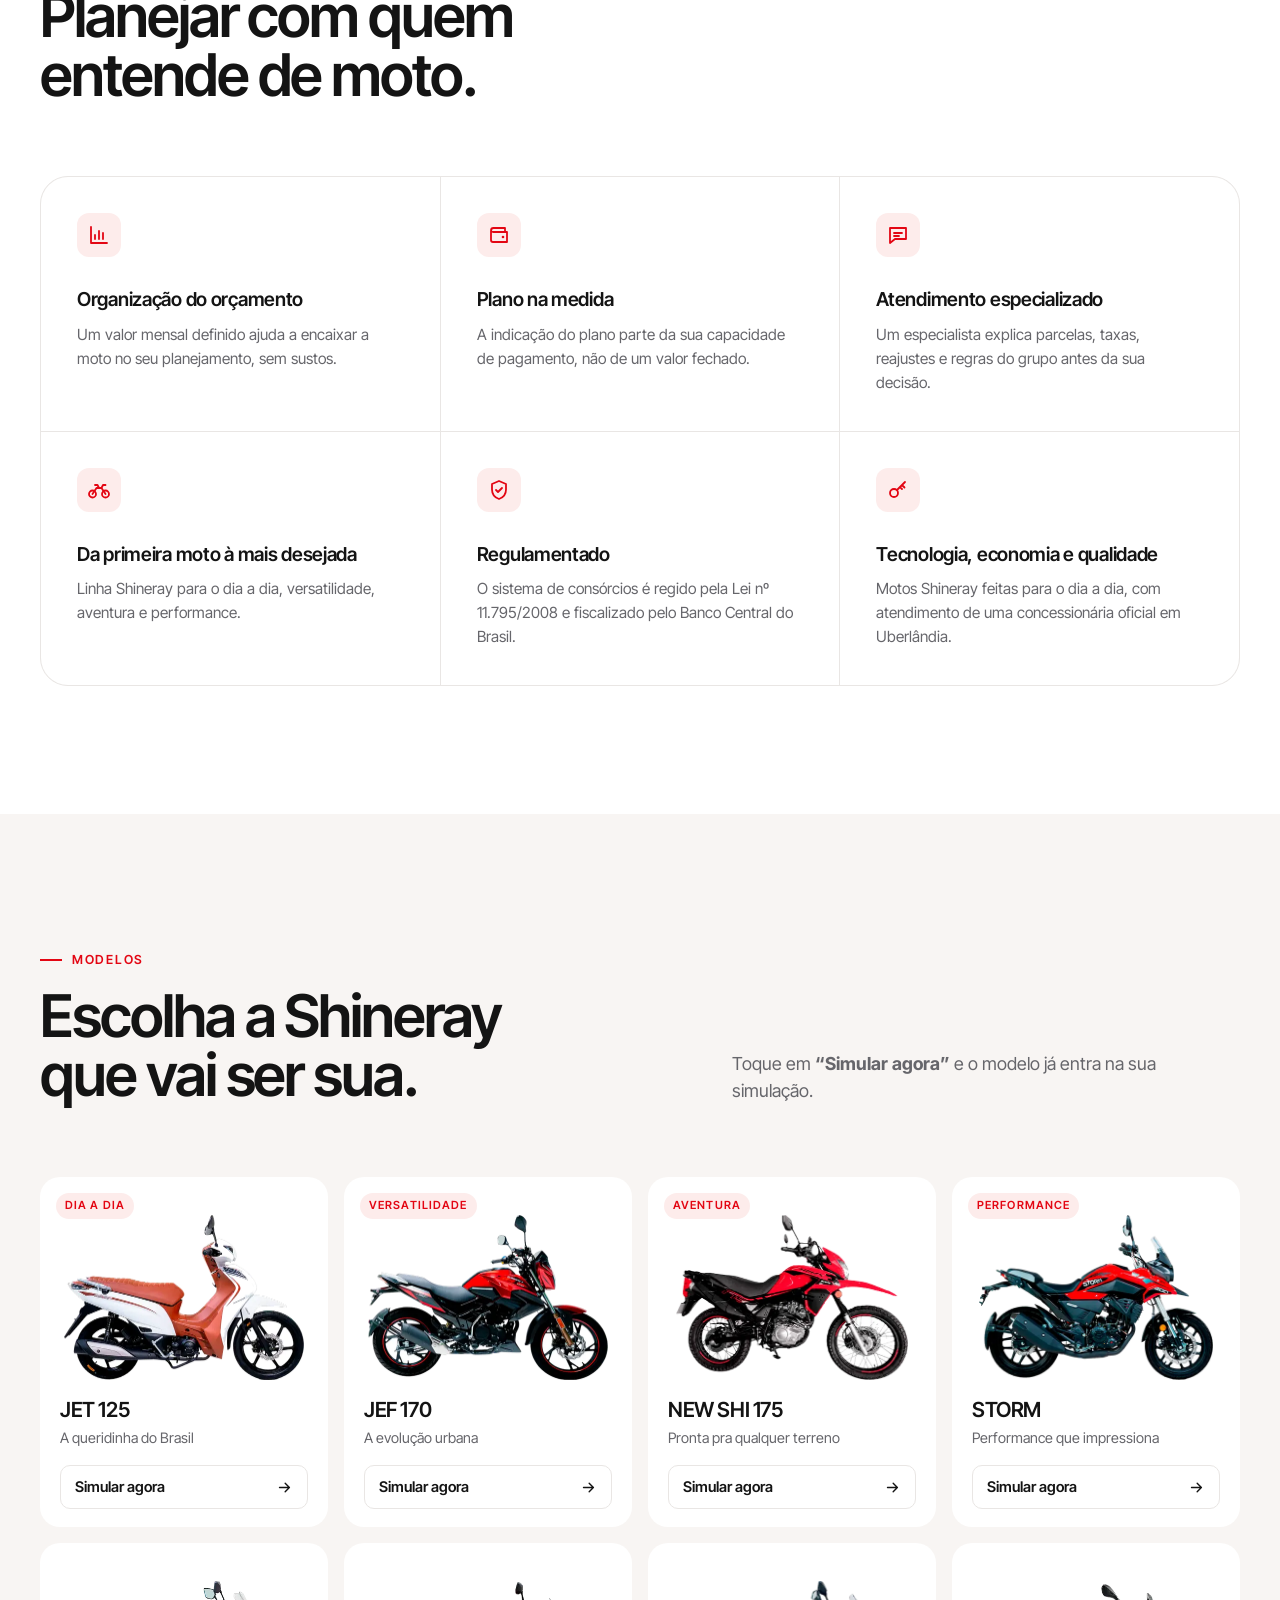
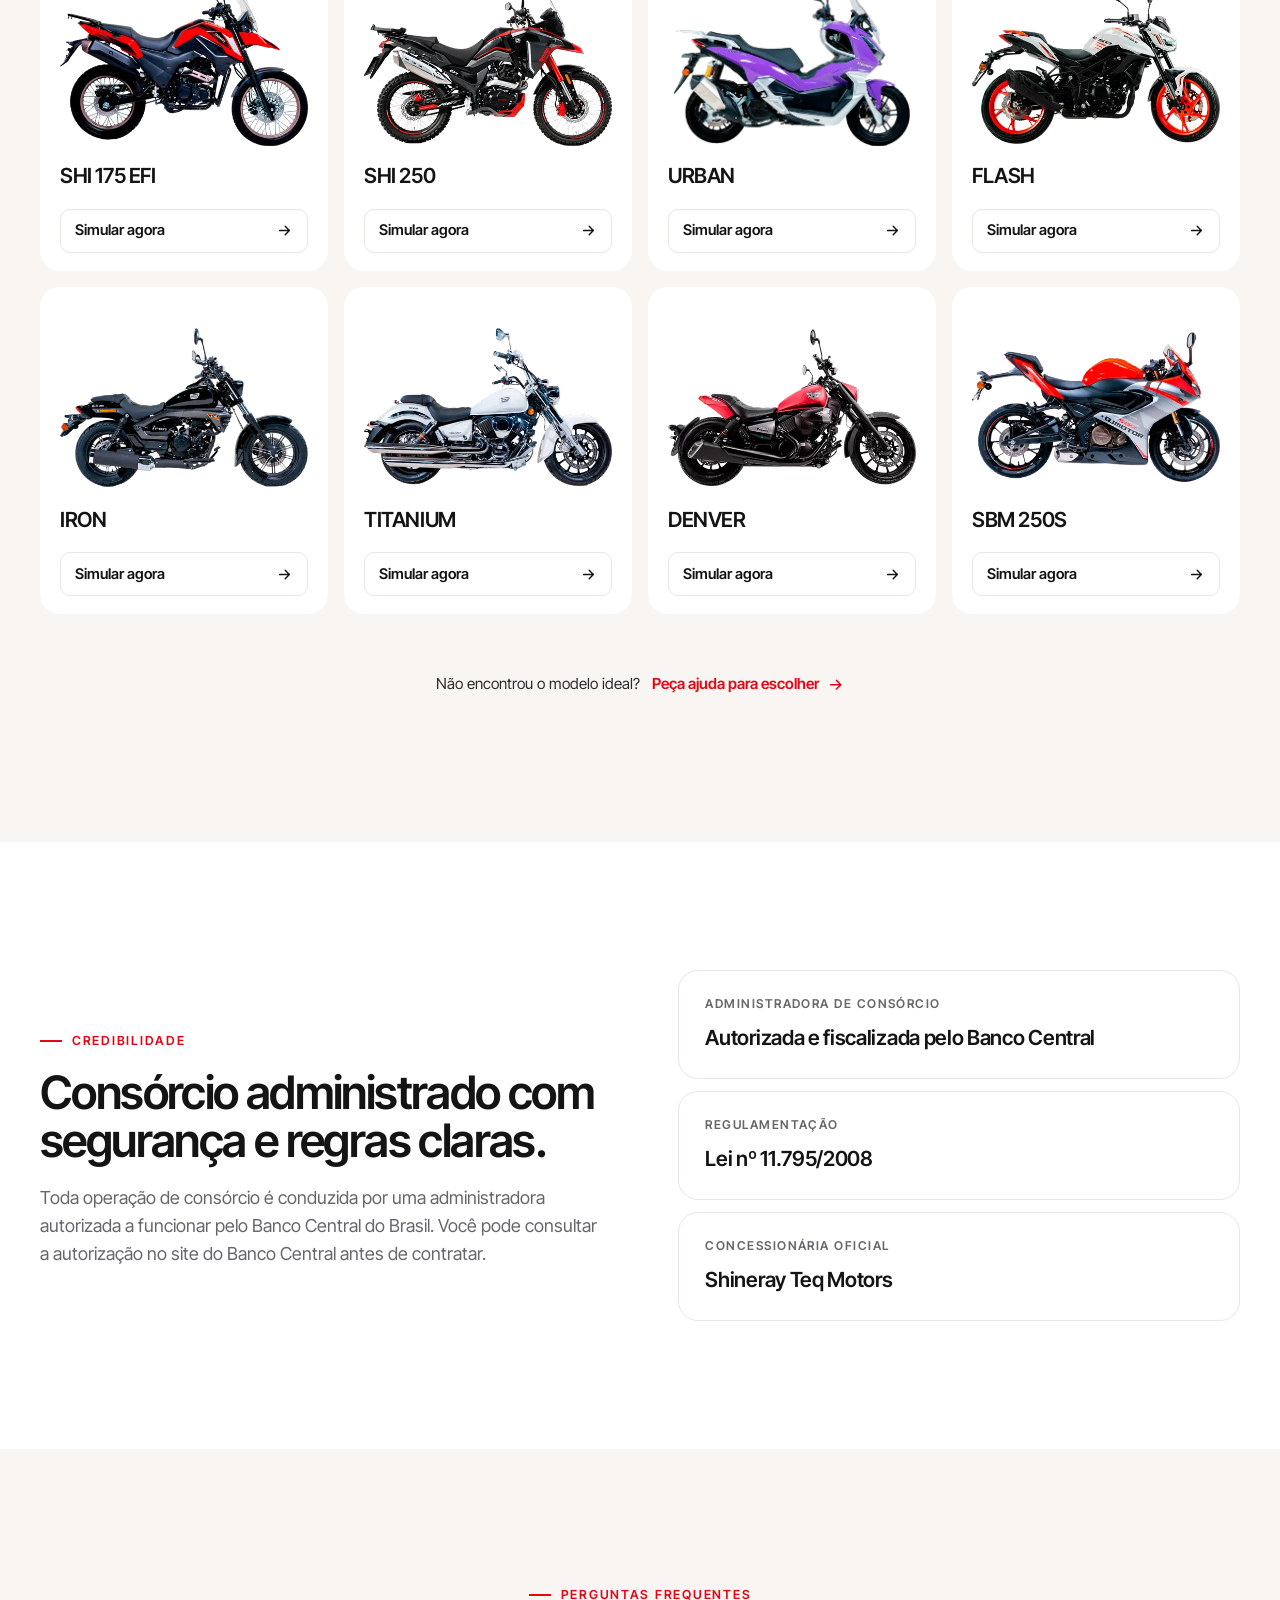
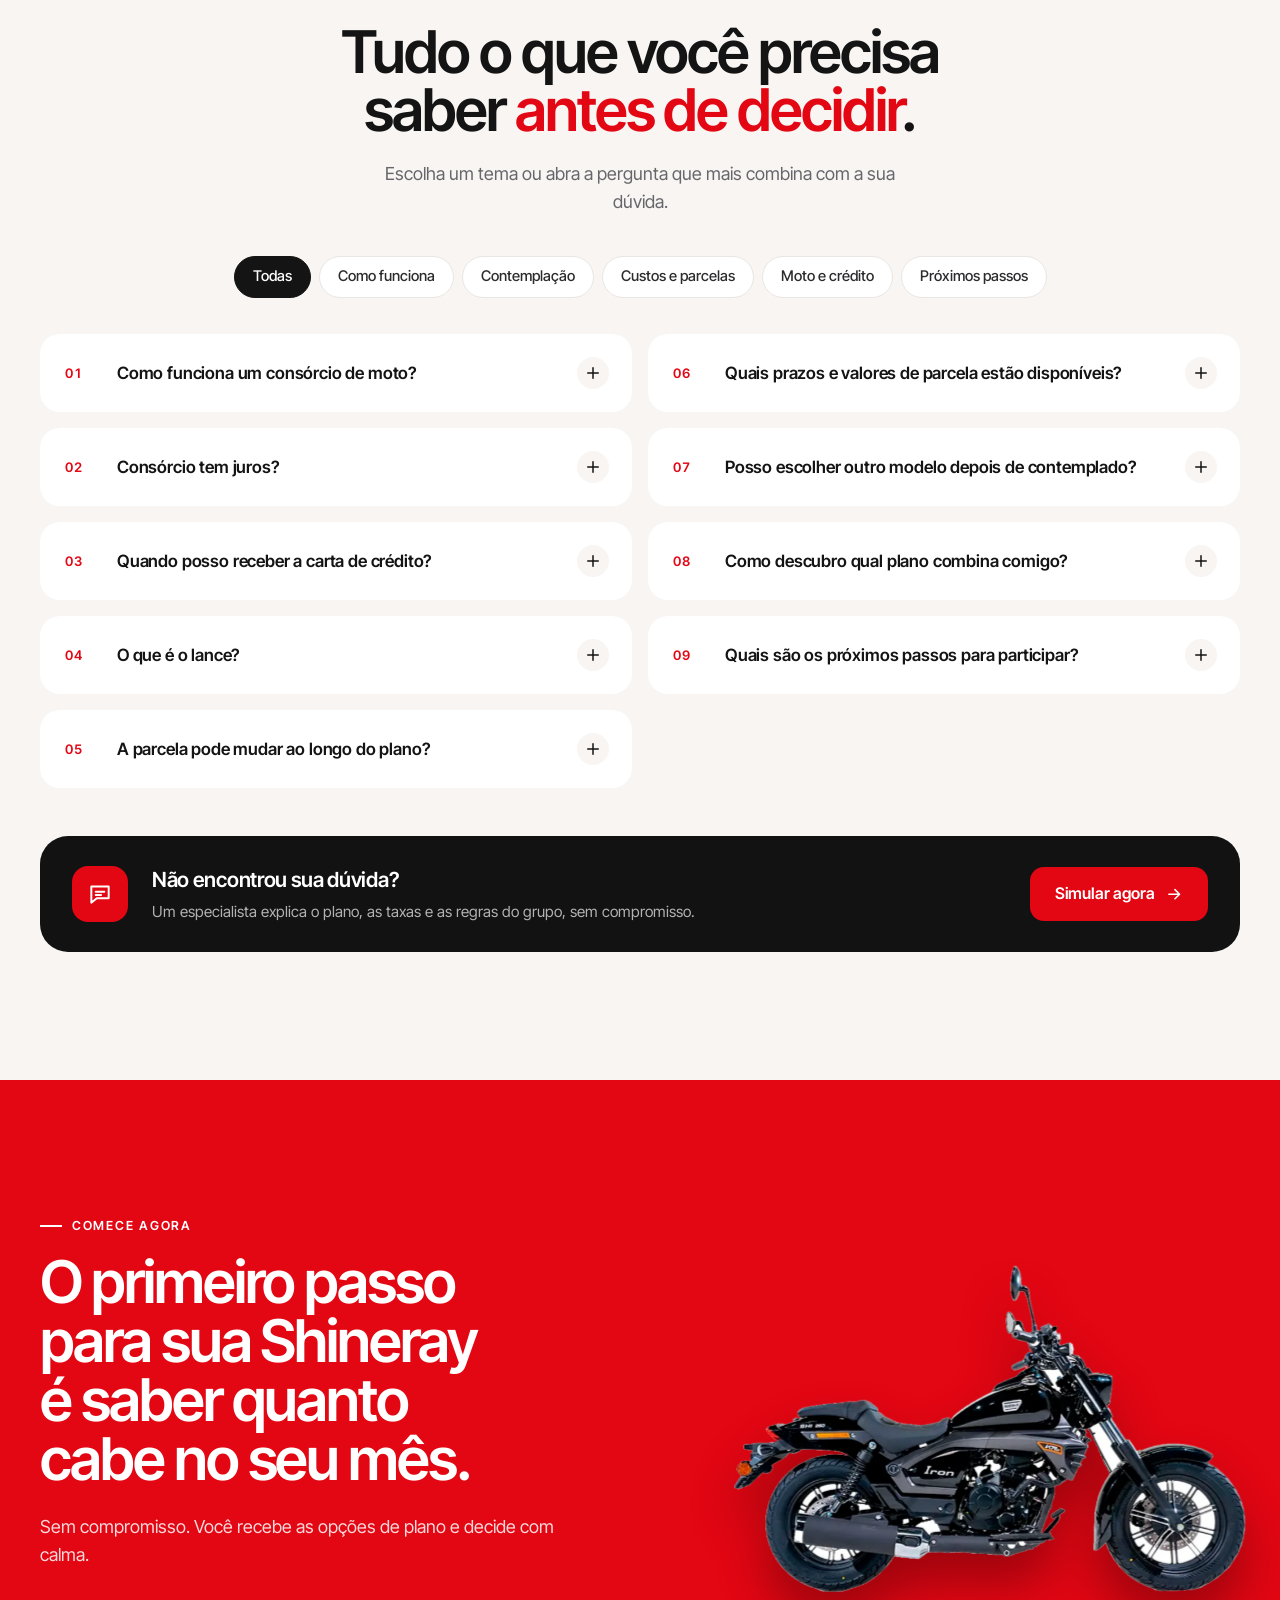
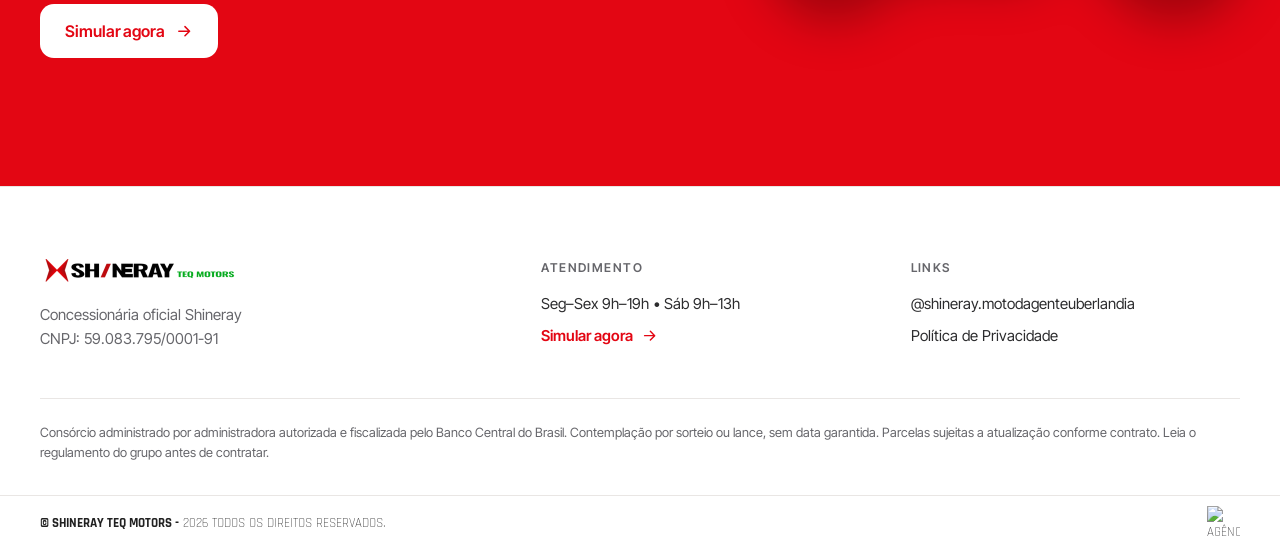
==== commit c498be57: "Hero com a foto da fachada em alta resolução, sem marca d'água - Versão de 2000 px da mesma foto; ma" ====
--- a/index.html
+++ b/index.html
@@ -32,8 +32,8 @@
 
     <!-- Fonte hospedada localmente (sem requisição bloqueante a terceiros) -->
     <link rel="preload" href="assets/fonts/inter-tight-latin-var.woff2" as="font" type="font/woff2" crossorigin>
-    <link rel="preload" as="image" href="assets/img/hero-fachada-1024.webp" fetchpriority="high"
-        imagesrcset="assets/img/hero-fachada-640.webp 640w, assets/img/hero-fachada-800.webp 800w, assets/img/hero-fachada-1024.webp 1024w" imagesizes="100vw">
+    <link rel="preload" as="image" href="assets/img/hero-fachada-hd-1024.webp" fetchpriority="high"
+        imagesrcset="assets/img/hero-fachada-hd-640.webp 640w, assets/img/hero-fachada-hd-800.webp 800w, assets/img/hero-fachada-hd-1024.webp 1024w, assets/img/hero-fachada-hd-1600.webp 1600w" imagesizes="100vw">
     <link rel="stylesheet" href="assets/css/style.css?v=2.7.6">
     <script>document.documentElement.classList.add('js');</script>
 
@@ -111,9 +111,9 @@
 
         <!-- 2. HERO: proposta + benefícios + formulário -->
         <section class="hero hero-dark convert" aria-labelledby="hero-title">
-            <img class="hero-bg" src="assets/img/hero-fachada-1024.webp"
-                srcset="assets/img/hero-fachada-640.webp 640w, assets/img/hero-fachada-800.webp 800w, assets/img/hero-fachada-1024.webp 1024w" sizes="100vw"
-                alt="" width="1024" height="683" fetchpriority="high" decoding="async">
+            <img class="hero-bg" src="assets/img/hero-fachada-hd-1024.webp"
+                srcset="assets/img/hero-fachada-hd-640.webp 640w, assets/img/hero-fachada-hd-800.webp 800w, assets/img/hero-fachada-hd-1024.webp 1024w, assets/img/hero-fachada-hd-1600.webp 1600w" sizes="100vw"
+                alt="" width="1024" height="626" fetchpriority="high" decoding="async">
             <div class="container convert-grid">
                 <div class="convert-copy">
                     <p class="eyebrow eyebrow-light">Consórcio de motos Shineray</p>
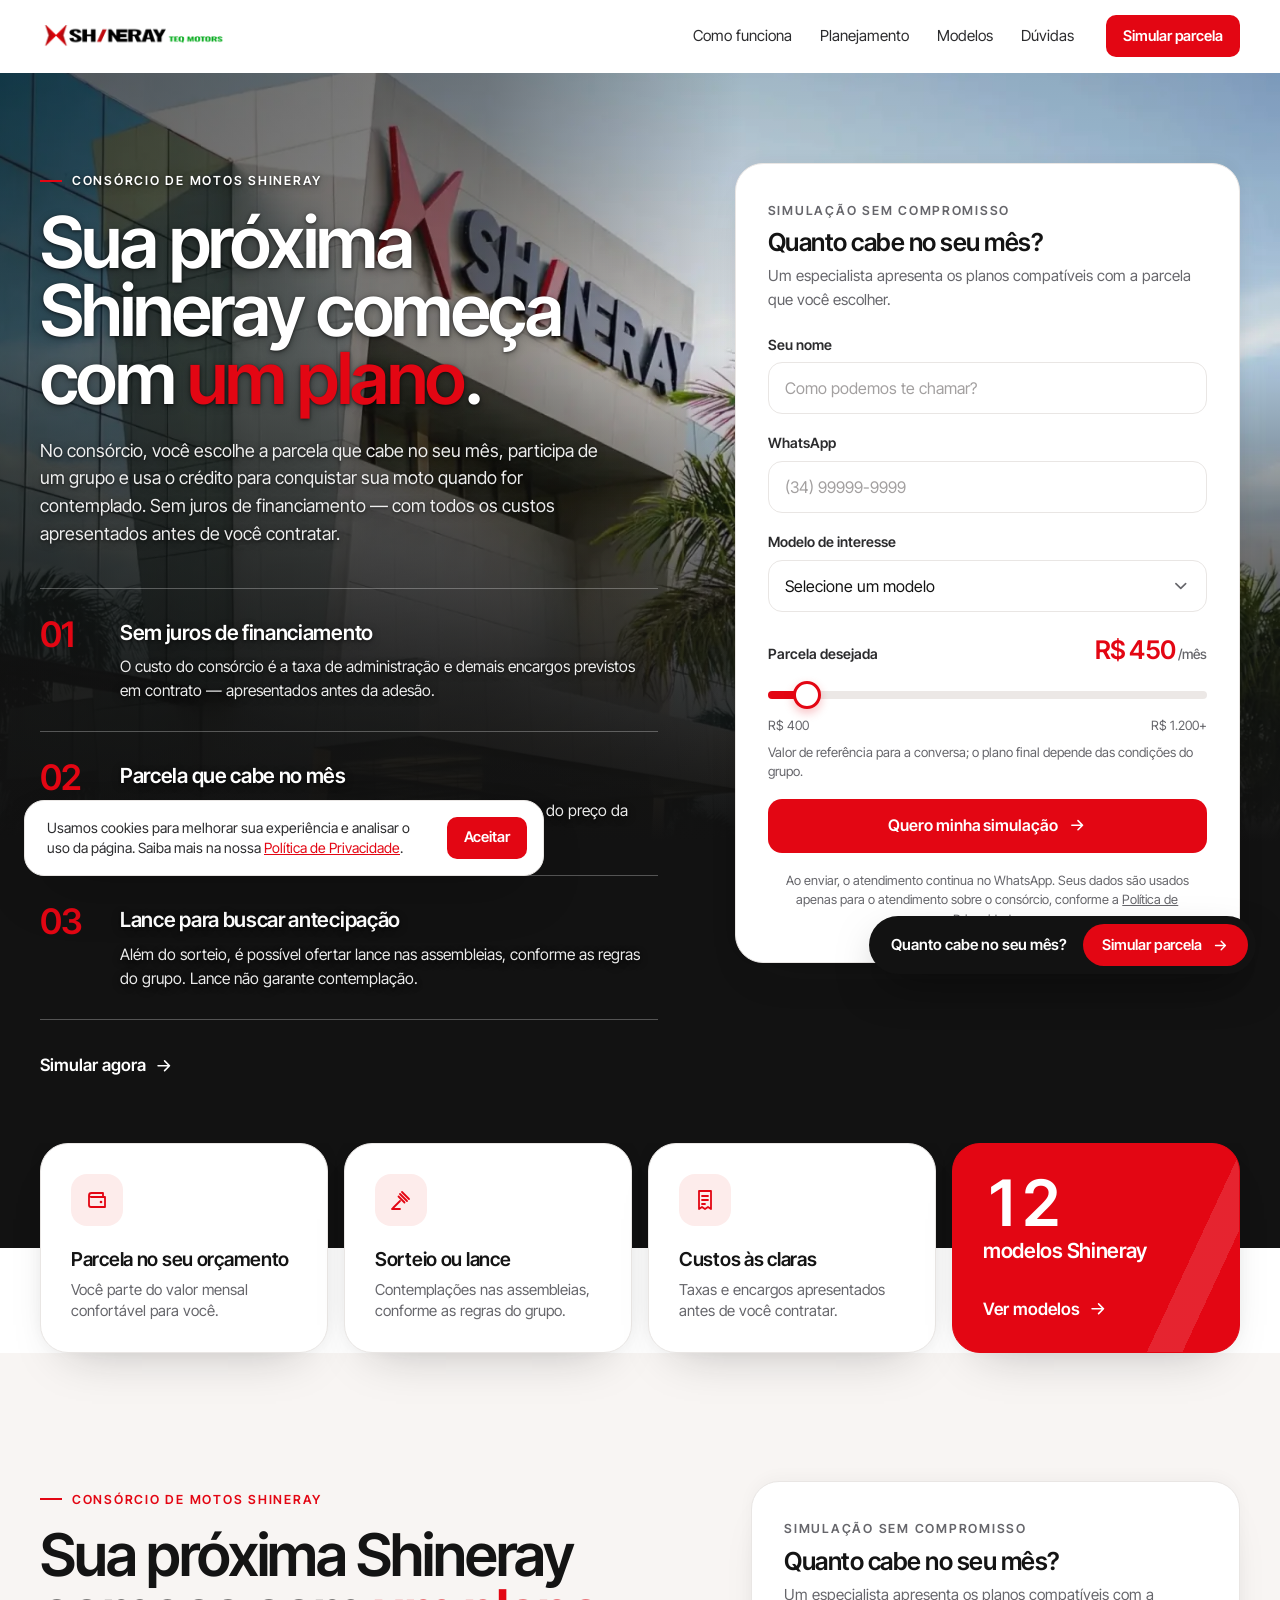
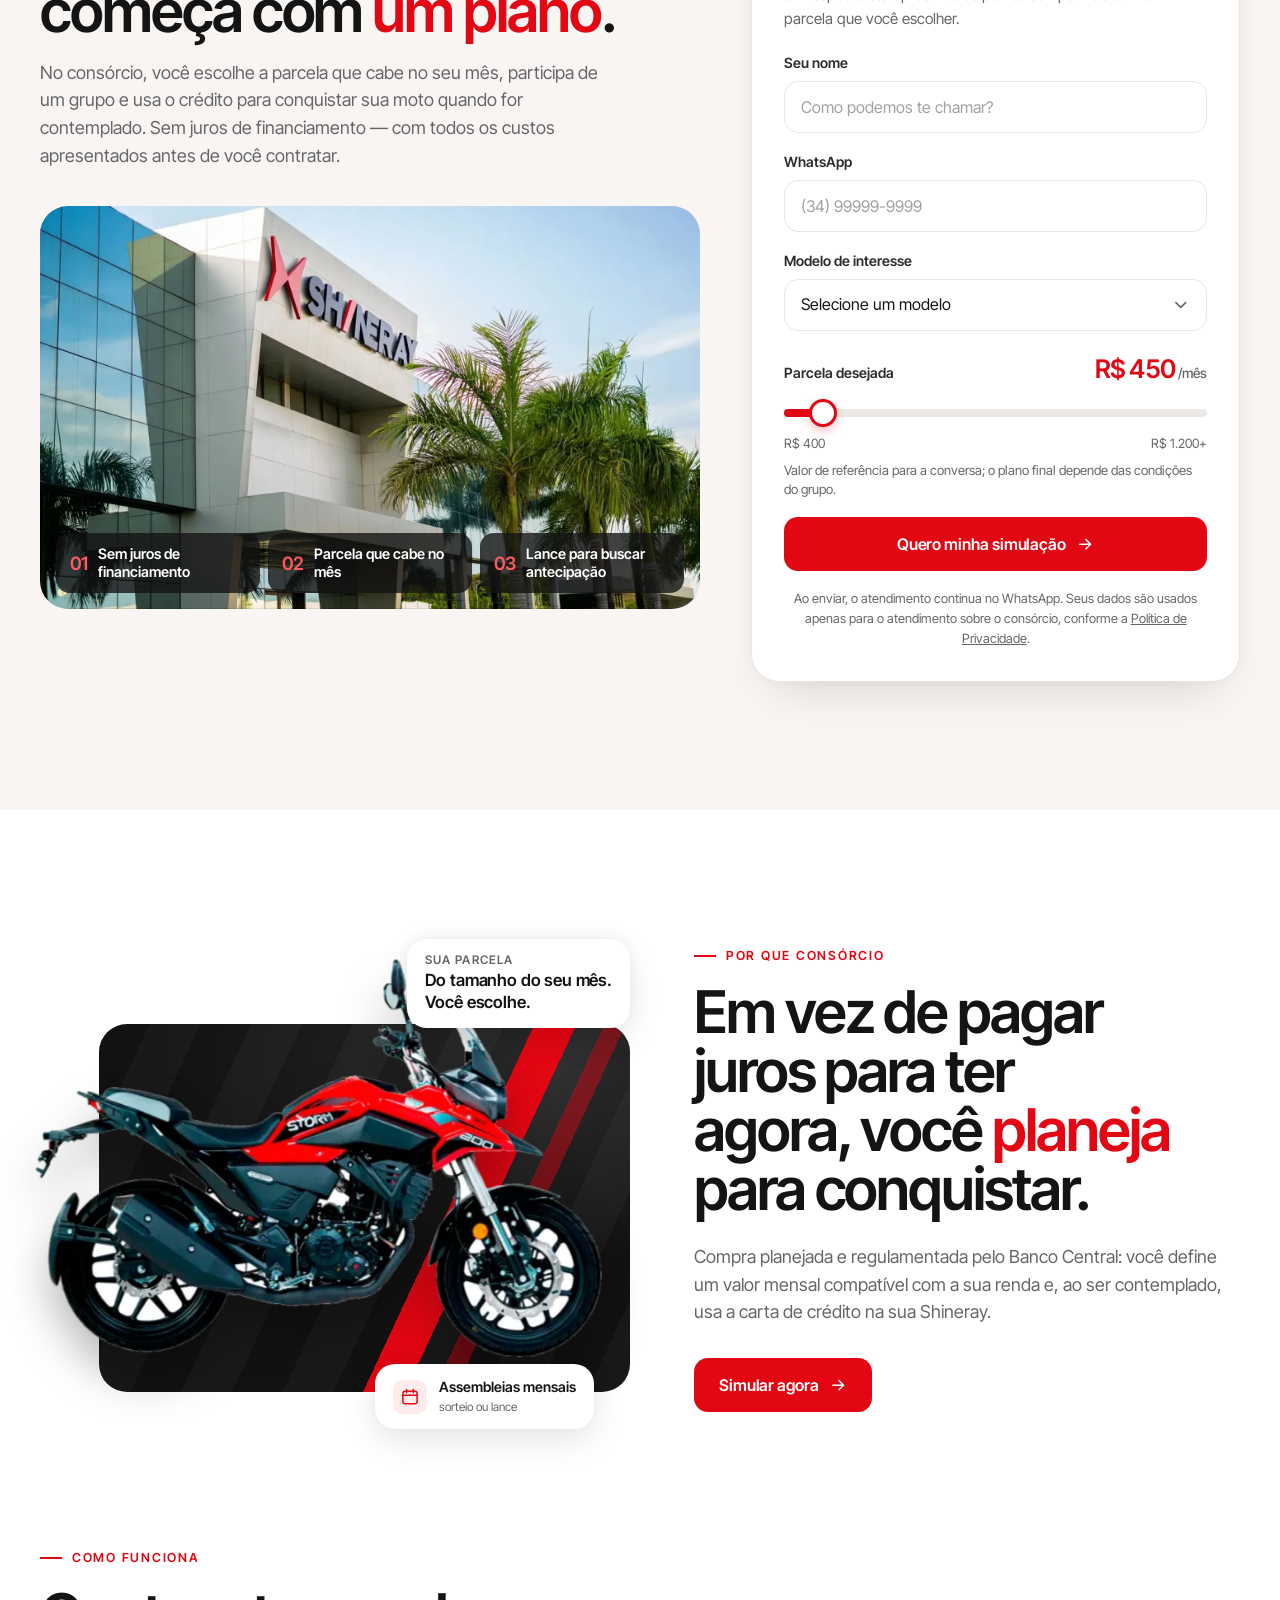
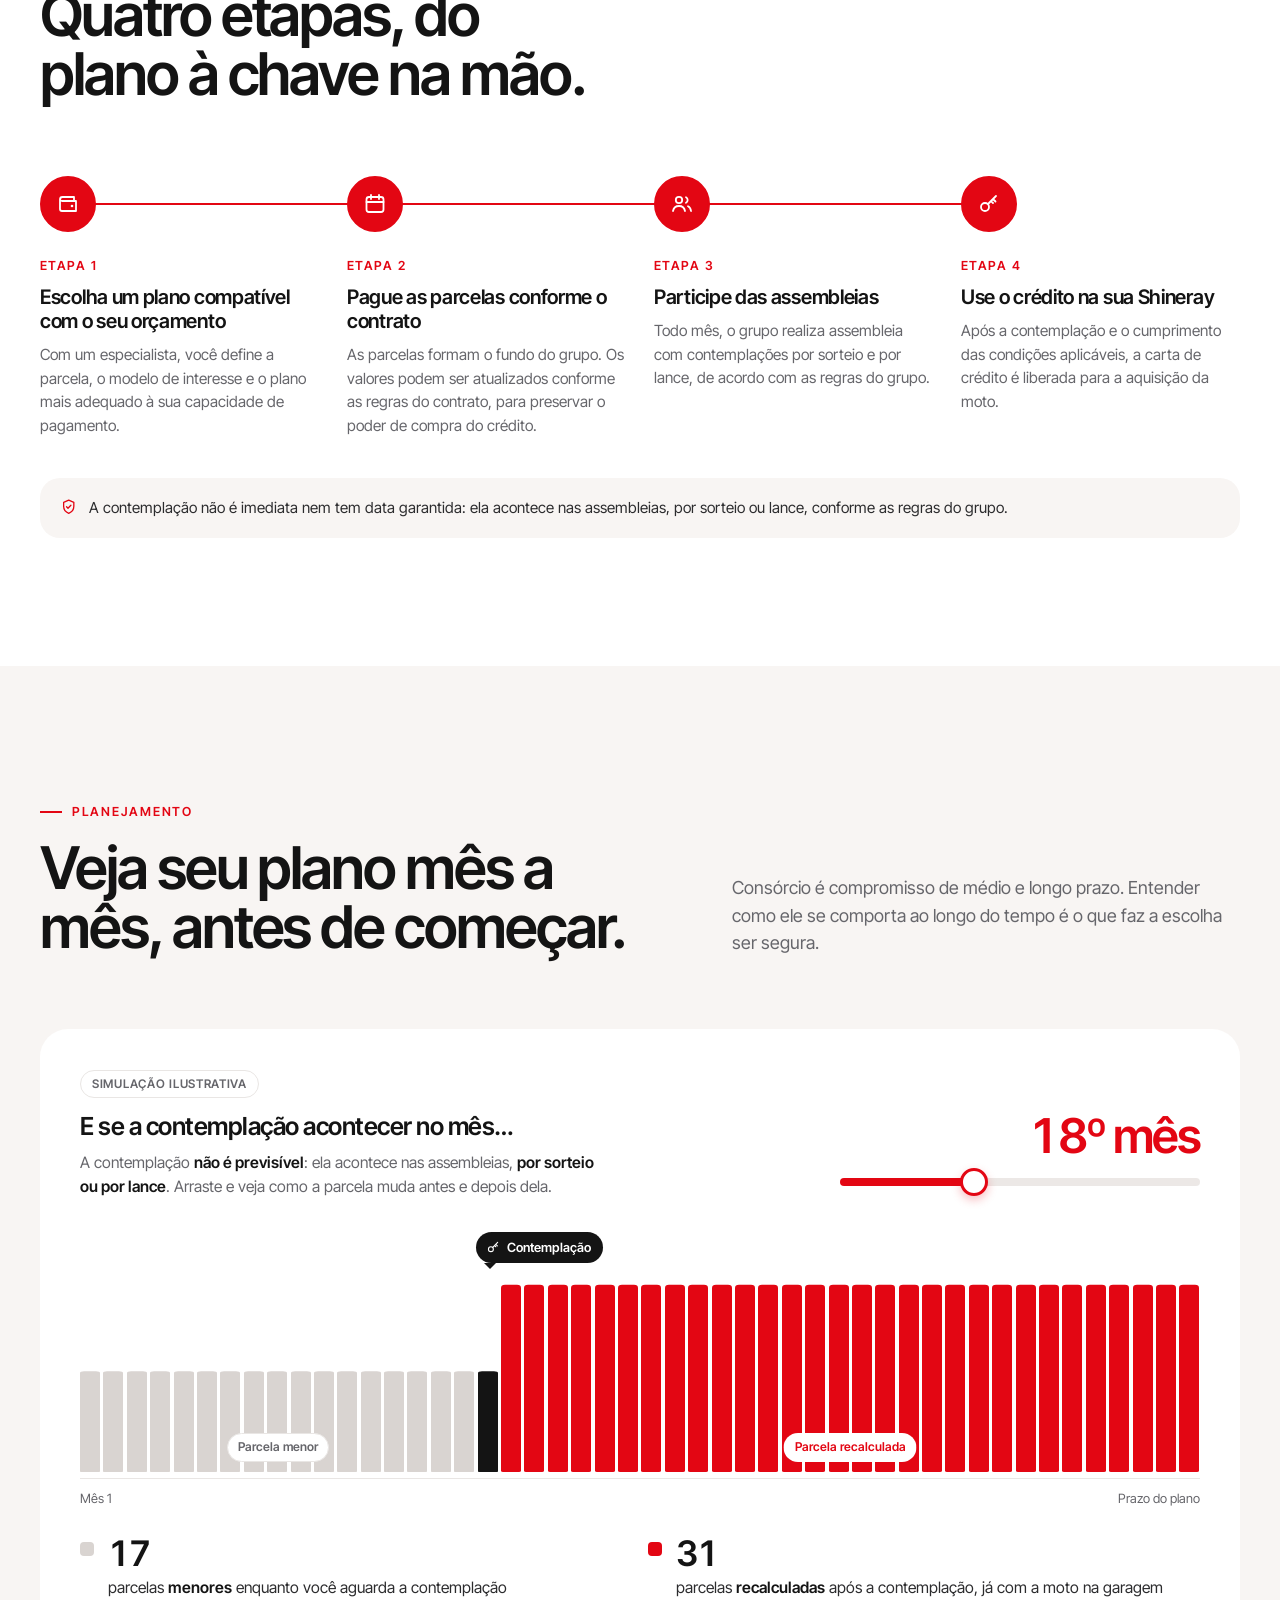
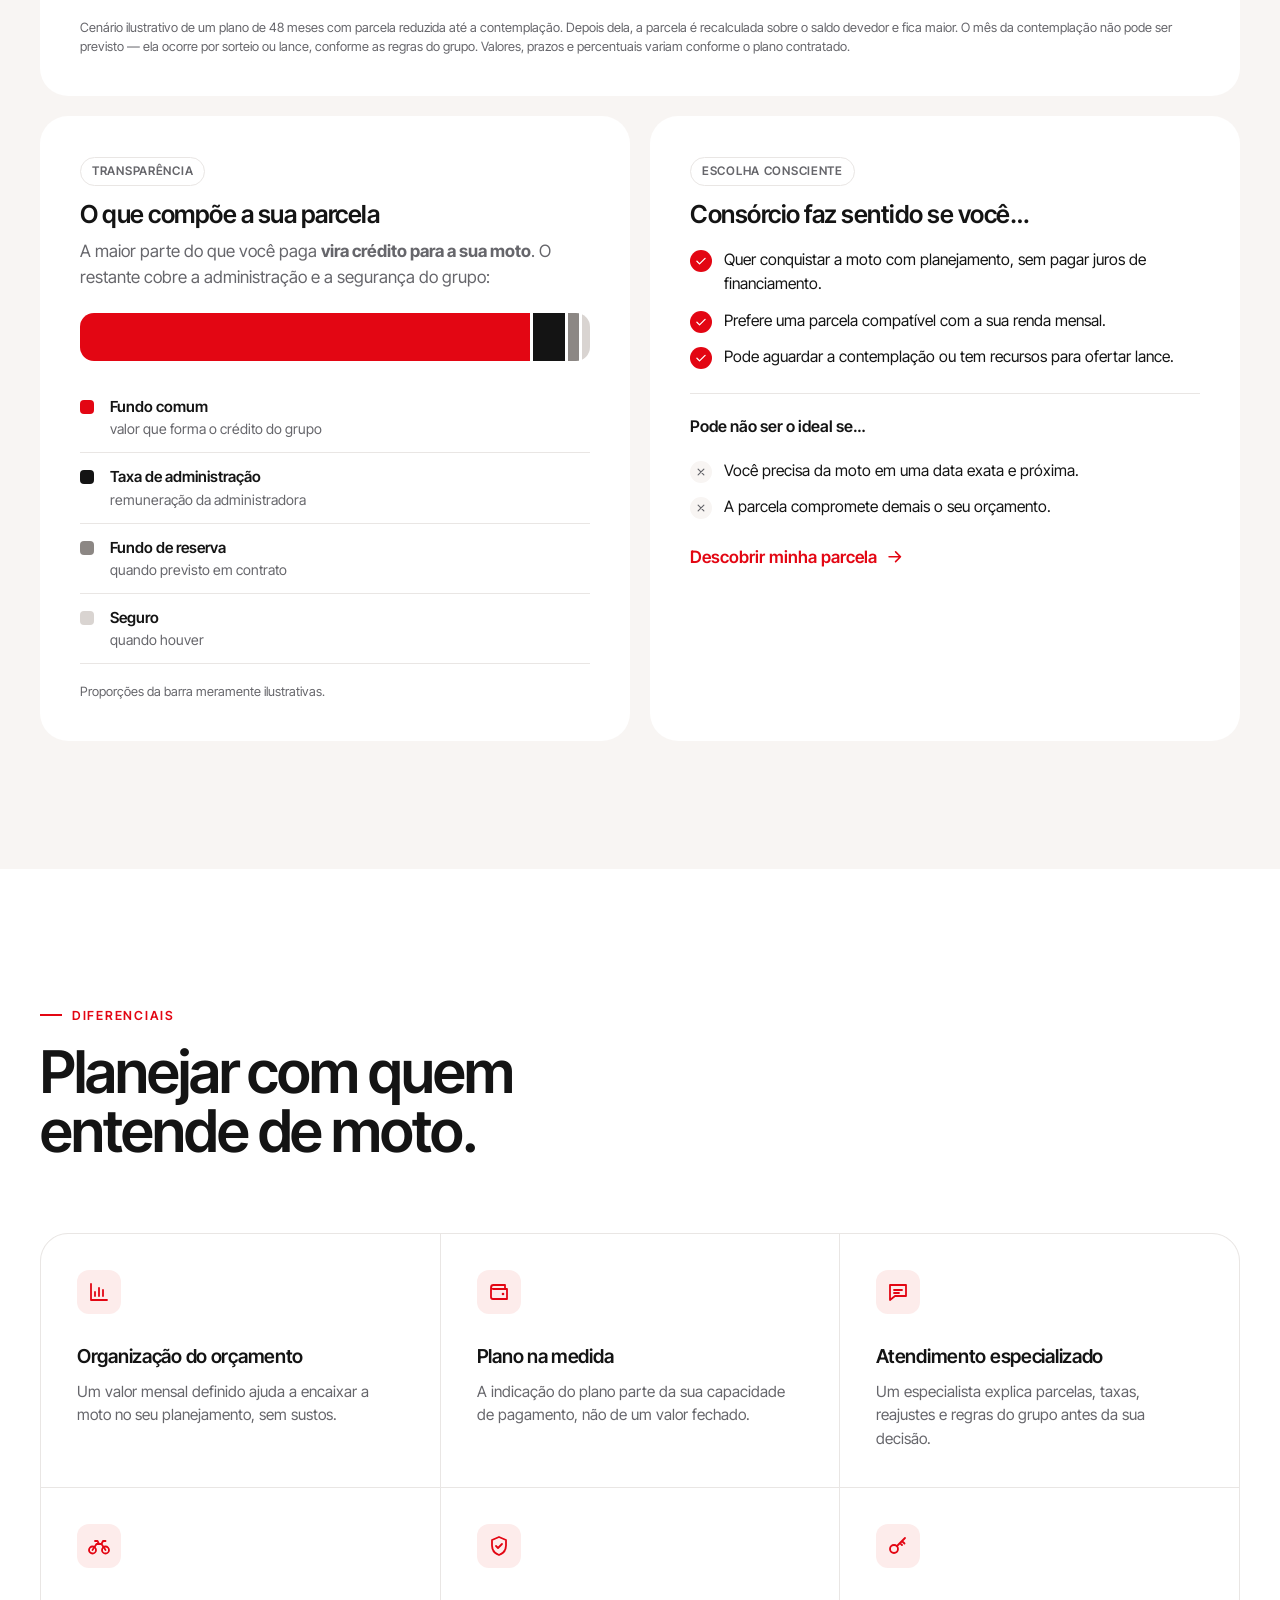
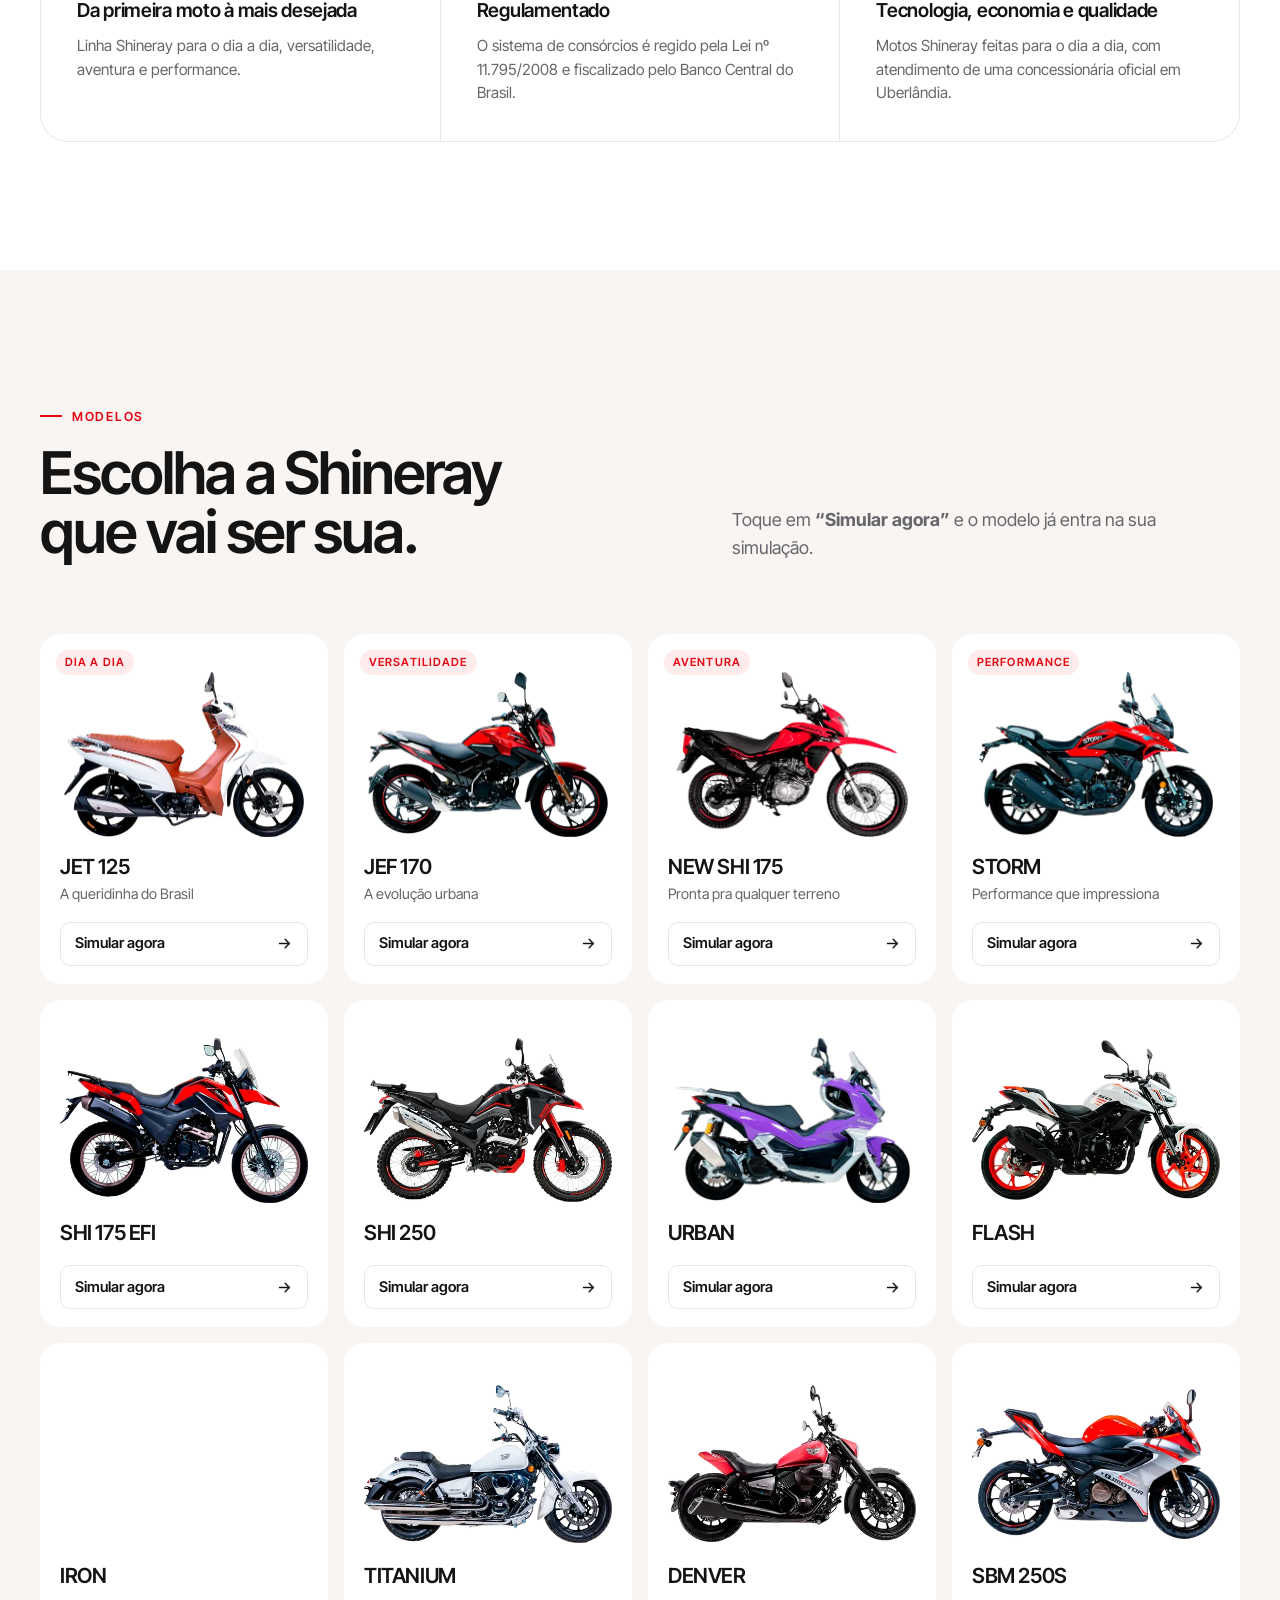
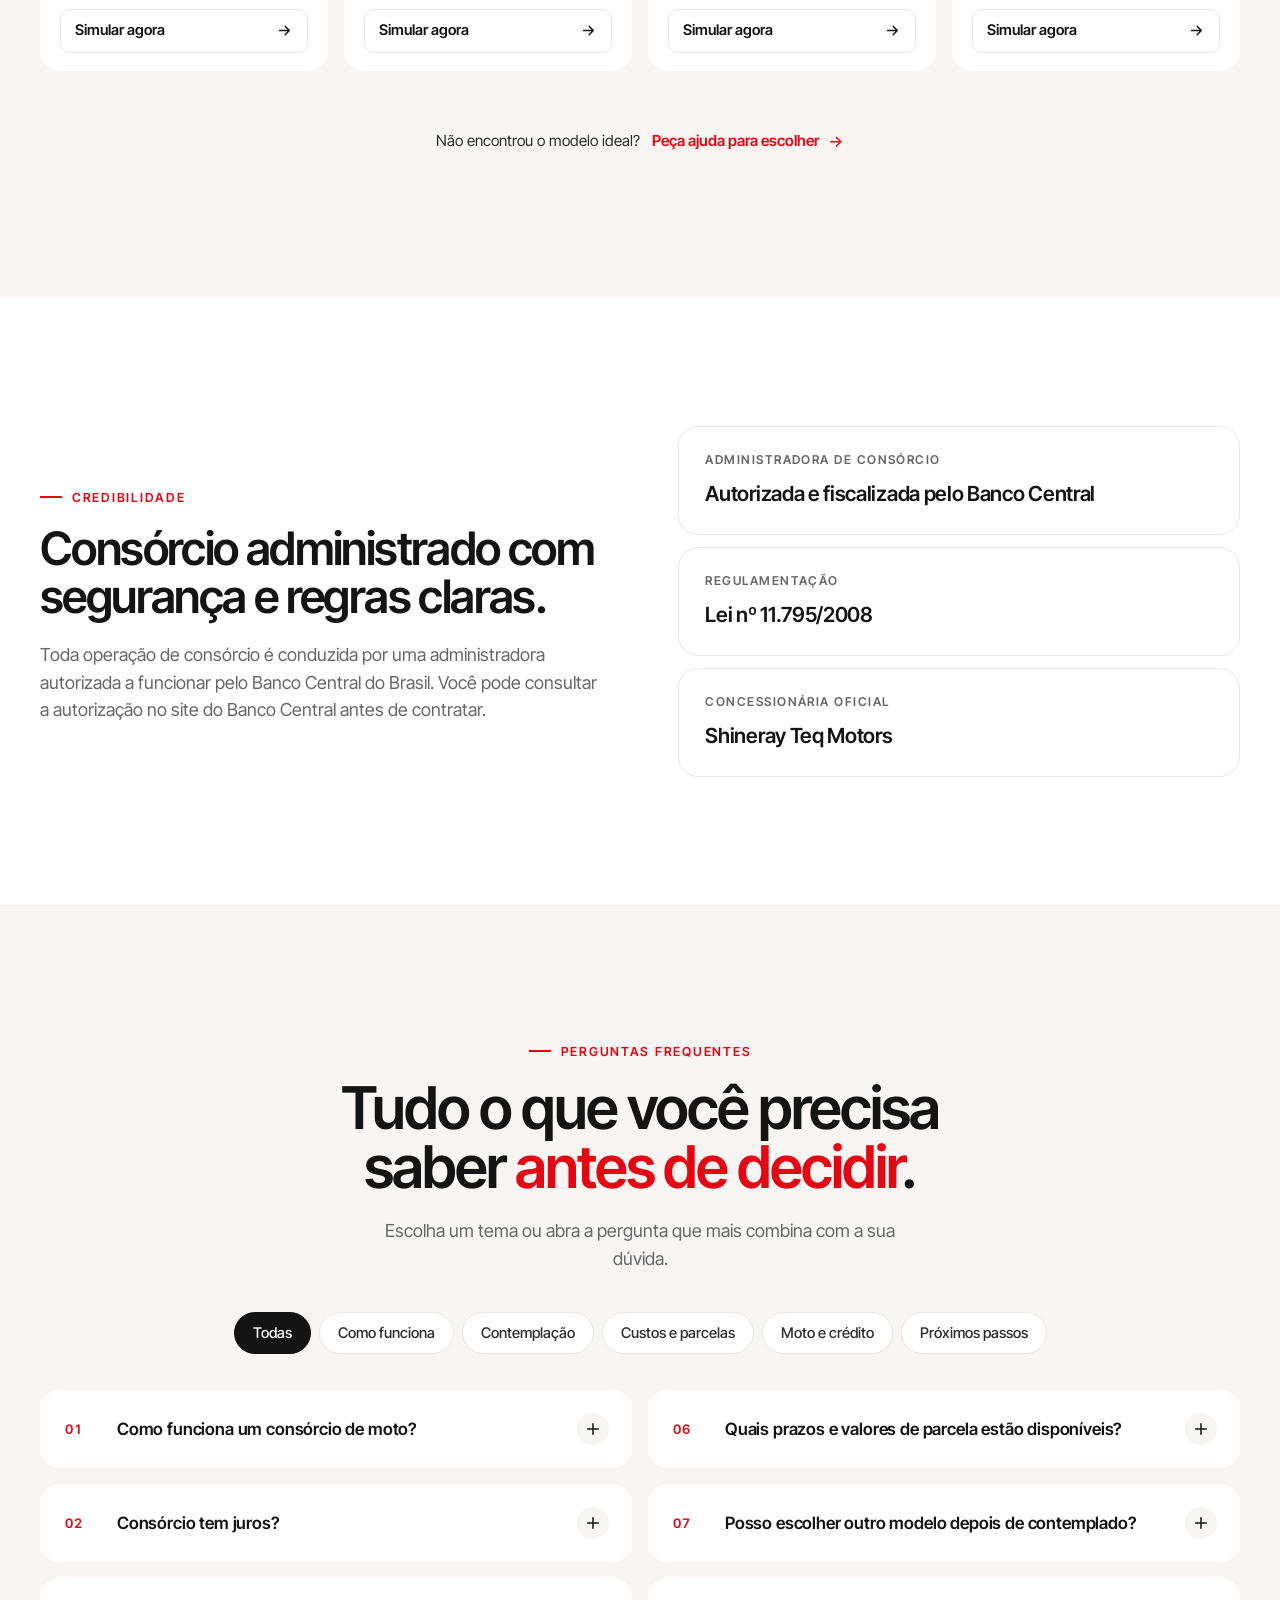
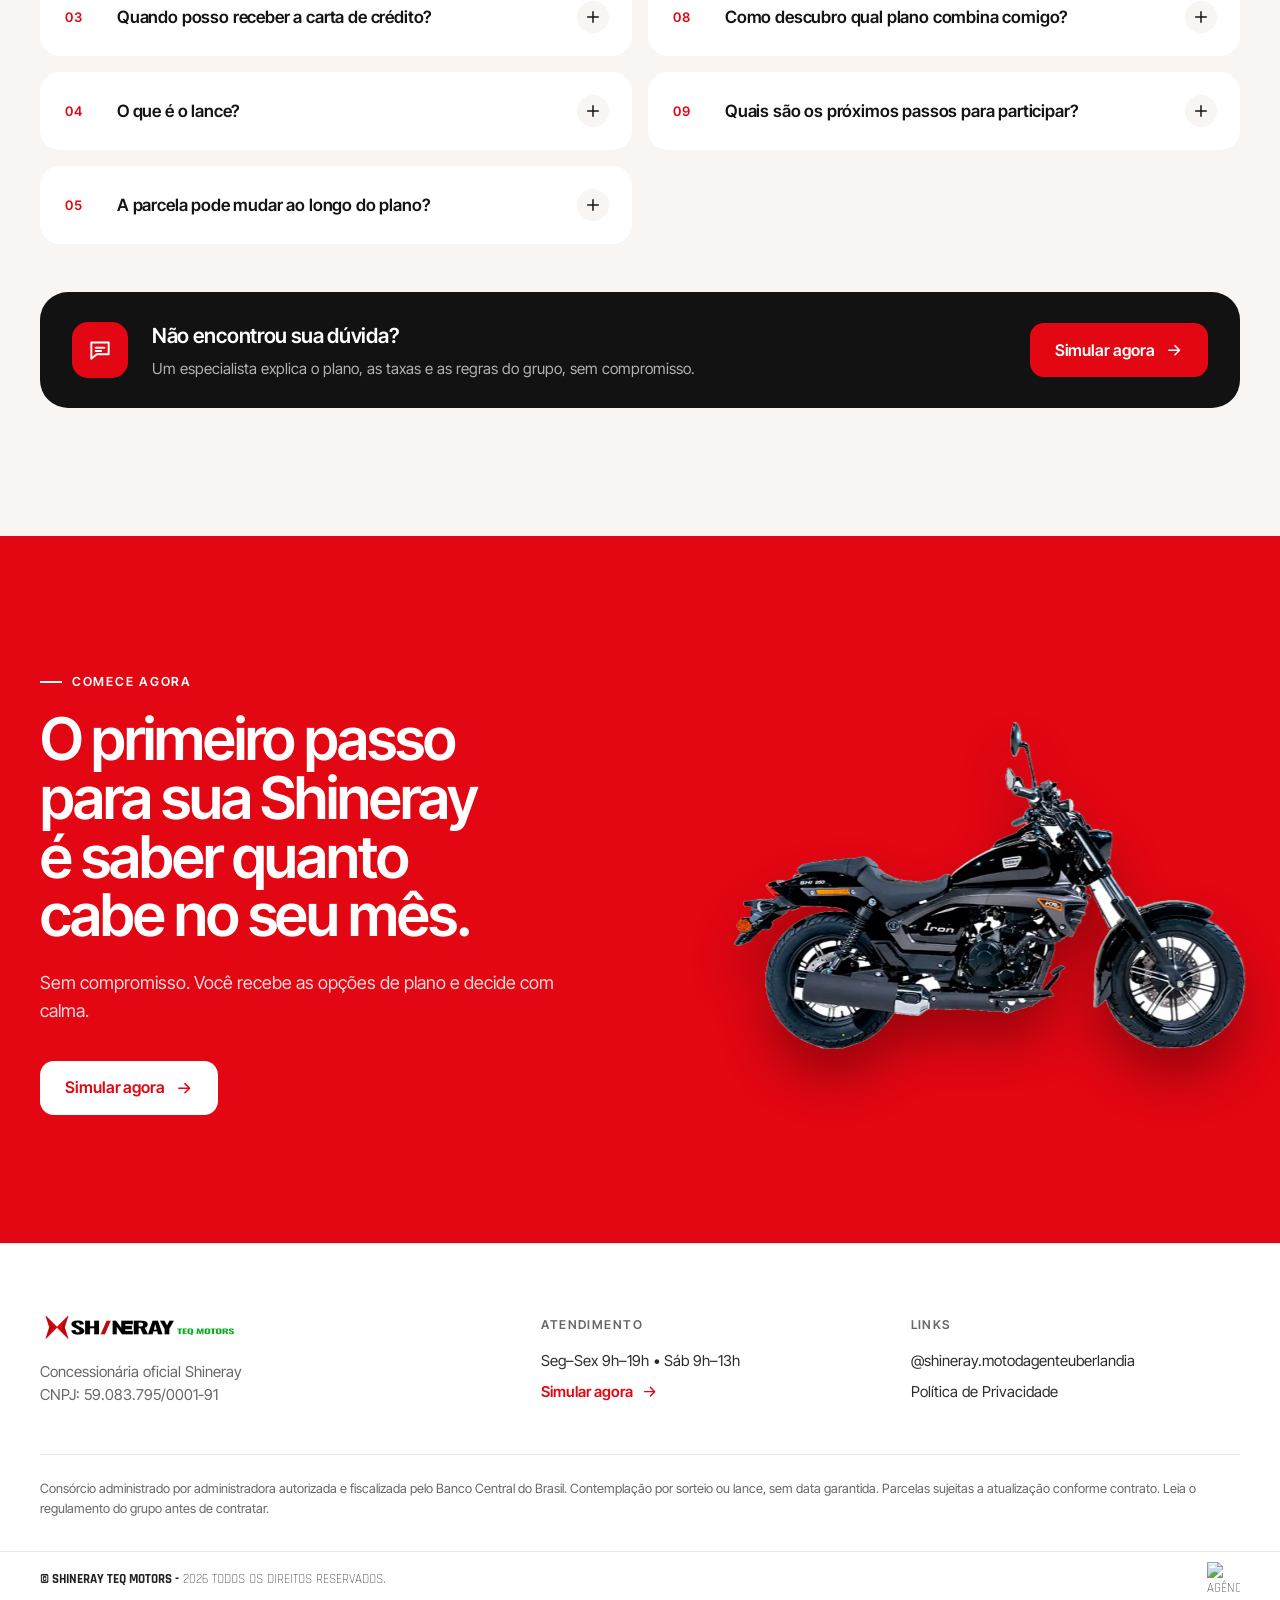
==== commit d878a505: "Adiciona variante B do hero para comparação - Nova seção clara após os destaques: texto do hero, fot" ====
--- a/index.html
+++ b/index.html
@@ -34,7 +34,7 @@
     <link rel="preload" href="assets/fonts/inter-tight-latin-var.woff2" as="font" type="font/woff2" crossorigin>
     <link rel="preload" as="image" href="assets/img/hero-fachada-hd-1024.webp" fetchpriority="high"
         imagesrcset="assets/img/hero-fachada-hd-640.webp 640w, assets/img/hero-fachada-hd-800.webp 800w, assets/img/hero-fachada-hd-1024.webp 1024w, assets/img/hero-fachada-hd-1600.webp 1600w" imagesizes="100vw">
-    <link rel="stylesheet" href="assets/css/style.css?v=2.7.6">
+    <link rel="stylesheet" href="assets/css/style.css?v=2.8.0">
     <script>document.documentElement.classList.add('js');</script>
 
     <script type="application/ld+json">
@@ -252,6 +252,108 @@
                     <a class="link-inline link-light" href="#modelos">Ver modelos <svg class="ico"><use href="#i-arrow" /></svg></a>
                 </li>
             </ul>
+        </section>
+
+        <!-- 2c. HERO — VARIANTE B (proposta para comparação): foto da loja inteira, texto e formulário -->
+        <section class="hero-b" aria-labelledby="hero-b-title">
+            <div class="container hero-b-grid">
+                <div class="hero-b-main">
+                    <div class="hero-b-copy">
+                        <p class="eyebrow reveal">Consórcio de motos Shineray</p>
+                        <h2 id="hero-b-title" class="display-xl reveal">
+                            Sua próxima Shineray começa com <em>um plano</em>.
+                        </h2>
+                        <p class="lead reveal">
+                            No consórcio, você escolhe a parcela que cabe no seu mês, participa de um grupo e usa o
+                            crédito para conquistar sua moto quando for contemplado. Sem juros de financiamento — com
+                            todos os custos apresentados antes de você contratar.
+                        </p>
+                    </div>
+
+                    <figure class="hero-b-photo reveal">
+                        <img src="assets/img/hero-fachada-hd-1024.webp"
+                            srcset="assets/img/hero-fachada-hd-640.webp 640w, assets/img/hero-fachada-hd-800.webp 800w, assets/img/hero-fachada-hd-1024.webp 1024w, assets/img/hero-fachada-hd-1600.webp 1600w"
+                            sizes="(min-width: 961px) 700px, 100vw" alt="Fachada da fábrica Shineray" width="1024"
+                            height="626" loading="lazy" decoding="async">
+                        <ol class="hero-b-benefits">
+                            <li><span>01</span>Sem juros de financiamento</li>
+                            <li><span>02</span>Parcela que cabe no mês</li>
+                            <li><span>03</span>Lance para buscar antecipação</li>
+                        </ol>
+                    </figure>
+                </div>
+
+                <aside class="hero-b-form" aria-labelledby="form-title-b">
+                        <form class="lead-form card-form" novalidate data-form-origin="hero-b">
+                            <div class="form-head">
+                                <p class="eyebrow eyebrow-muted">Simulação sem compromisso</p>
+                                <h2 id="form-title-b" class="h3">Quanto cabe no seu mês?</h2>
+                                <p class="form-sub">Um especialista apresenta os planos compatíveis com a parcela que você
+                                    escolher.</p>
+                            </div>
+
+                            <div class="field">
+                                <label for="herob-nome">Seu nome</label>
+                                <input id="herob-nome" name="nome" type="text" autocomplete="name"
+                                    placeholder="Como podemos te chamar?" required minlength="2">
+                                <p class="field-error" aria-live="polite"></p>
+                            </div>
+
+                            <div class="field">
+                                <label for="herob-contato">WhatsApp</label>
+                                <input id="herob-contato" name="contato" type="tel" inputmode="tel" autocomplete="tel"
+                                    placeholder="(34) 99999-9999" required data-mask="phone">
+                                <p class="field-error" aria-live="polite"></p>
+                            </div>
+
+                            <div class="field">
+                                <label for="herob-modelo">Modelo de interesse</label>
+                                <div class="select-wrap">
+                                    <select id="herob-modelo" name="modelo" required data-model-select>
+                                        <option value="">Selecione um modelo</option>
+                                        <option>JET 125</option>
+                                        <option>JEF 170</option>
+                                        <option>NEW SHI 175</option>
+                                        <option>STORM</option>
+                                        <option>SHI 175 EFI</option>
+                                        <option>SHI 250</option>
+                                        <option>URBAN</option>
+                                        <option>FLASH</option>
+                                        <option>IRON</option>
+                                        <option>TITANIUM</option>
+                                        <option>DENVER</option>
+                                        <option>SBM 250S</option>
+                                        <option value="Ainda não sei">Ainda não sei — quero ajuda</option>
+                                    </select>
+                                    <svg class="ico"><use href="#i-down" /></svg>
+                                </div>
+                                <p class="field-error" aria-live="polite"></p>
+                            </div>
+
+                            <div class="field field-range">
+                                <div class="range-head">
+                                    <label for="herob-parcela">Parcela desejada</label>
+                                    <output for="herob-parcela" class="range-output" data-range-output>R$ —</output>
+                                </div>
+                                <input id="herob-parcela" name="parcela" type="range" data-parcela-range
+                                    aria-describedby="herob-parcela-hint">
+                                <div class="range-scale" aria-hidden="true"><span data-range-min></span><span
+                                        data-range-max></span></div>
+                                <p id="herob-parcela-hint" class="hint">
+                                    Valor de referência para a conversa; o plano final depende das condições do grupo.
+                                </p>
+                            </div>
+
+                            <button class="btn btn-primary btn-block" type="submit">
+                                Quero minha simulação <svg class="ico"><use href="#i-arrow" /></svg>
+                            </button>
+                            <p class="form-legal">Ao enviar, o atendimento continua no WhatsApp. Seus dados são usados
+                                apenas para o atendimento sobre o consórcio,
+                                conforme a <a href="politica-de-privacidade.html">Política de Privacidade</a>.</p>
+                            <div class="form-status" role="status" aria-live="polite" hidden></div>
+                        </form>
+                </aside>
+            </div>
         </section>
 
         <!-- 3. POR QUE CONSÓRCIO (reforço + moto em destaque) -->
@@ -742,8 +844,8 @@
         <button type="button" class="btn btn-primary btn-sm" data-cookie="accept">Aceitar</button>
     </div>
 
-    <script src="assets/js/config.js?v=2.7.6" defer></script>
-    <script src="assets/js/main.js?v=2.7.6" defer></script>
+    <script src="assets/js/config.js?v=2.8.0" defer></script>
+    <script src="assets/js/main.js?v=2.8.0" defer></script>
 </body>
 
 </html>
--- a/assets/css/style.css
+++ b/assets/css/style.css
@@ -722,6 +722,78 @@
     padding-top: 10px;
     position: relative;
     z-index: 1;
+}
+
+/* 2c. Hero — variante B: foto da loja inteira + texto + formulário (fundo claro) */
+.hero-b {
+    padding: var(--section) 0;
+    background: var(--tint);
+}
+
+.hero-b-grid {
+    display: grid;
+    grid-template-columns: minmax(0, 1.35fr) minmax(0, 1fr);
+    gap: clamp(32px, 4vw, 56px);
+    align-items: start;
+}
+
+.hero-b-copy .lead {
+    margin-top: 20px;
+}
+
+.hero-b .display-xl {
+    font-size: clamp(2.4rem, 4.6vw, 4.2rem);
+}
+
+.hero-b-photo {
+    position: relative;
+    margin: 36px 0 0;
+    border-radius: var(--r-xl);
+    overflow: hidden;
+    aspect-ratio: 1600 / 978;
+    background: #dfe7ee;
+}
+
+.hero-b-photo img {
+    width: 100%;
+    height: 100%;
+    object-fit: cover;
+    transition: transform 1.2s var(--ease-out);
+}
+
+.hero-b-photo:hover img {
+    transform: scale(1.03);
+}
+
+.hero-b-benefits {
+    position: absolute;
+    left: 16px;
+    right: 16px;
+    bottom: 16px;
+    display: grid;
+    grid-template-columns: repeat(3, 1fr);
+    gap: 8px;
+}
+
+.hero-b-benefits li {
+    display: flex;
+    align-items: center;
+    gap: 10px;
+    padding: 12px 14px;
+    border-radius: var(--r-md);
+    background: rgba(18, 18, 18, .78);
+    color: #fff;
+    font-size: .9rem;
+    font-weight: 600;
+    line-height: 1.25;
+}
+
+.hero-b-benefits span {
+    flex: none;
+    font-size: 1.15rem;
+    font-weight: 600;
+    letter-spacing: -0.03em;
+    color: #ff5a5f;
 }
 
 /* ---------- Formulário ---------- */
@@ -2257,6 +2329,28 @@
         order: -1;
     }
 
+    .hero-b-grid {
+        grid-template-columns: 1fr;
+    }
+
+    .hero-b-photo {
+        overflow: visible;
+        aspect-ratio: auto;
+        background: none;
+    }
+
+    .hero-b-photo img {
+        border-radius: var(--r-xl);
+        aspect-ratio: 1600 / 978;
+    }
+
+    /* no celular os benefícios saem de cima da foto e vêm logo abaixo dela */
+    .hero-b-benefits {
+        position: static;
+        grid-template-columns: 1fr;
+        margin-top: 10px;
+    }
+
     /* Hero empilhado: a foto vira uma faixa inteira no topo e o texto começa logo abaixo */
     .hero-dark {
         padding-top: calc(60vw + 8px);
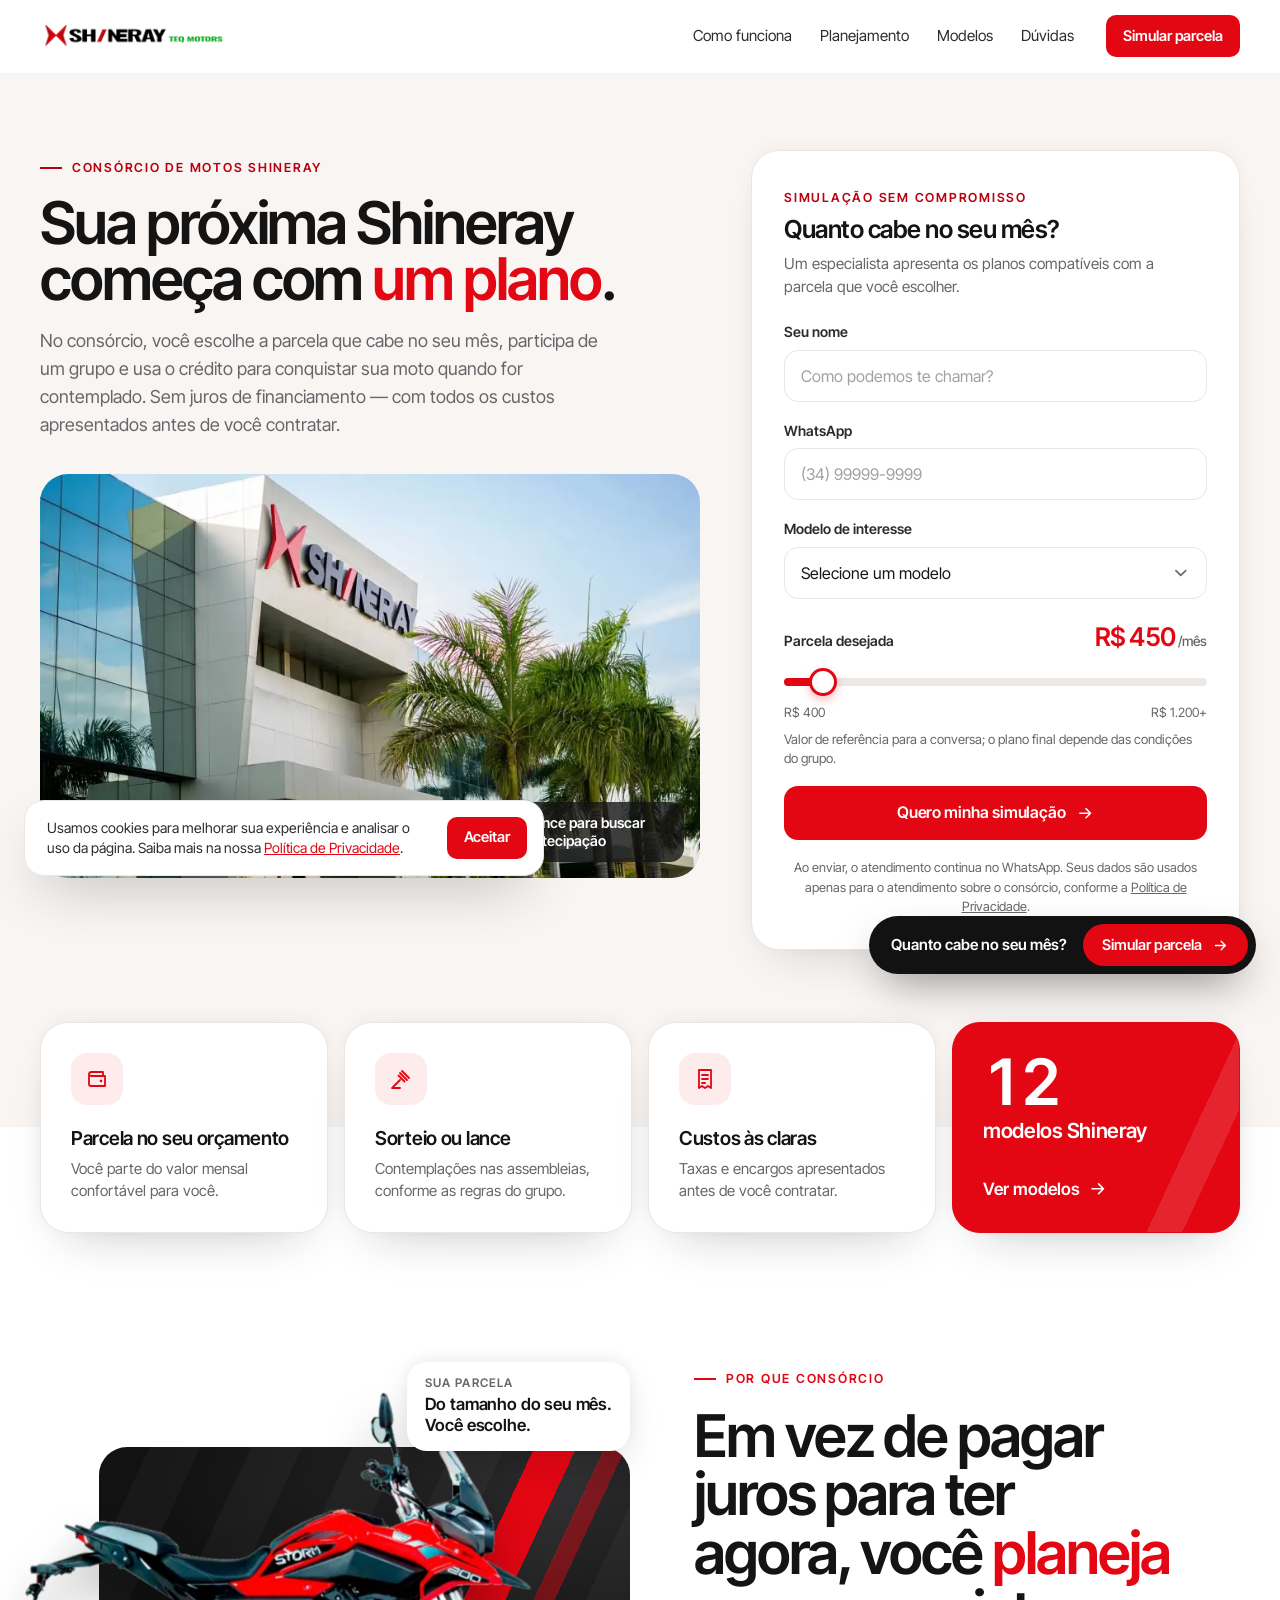
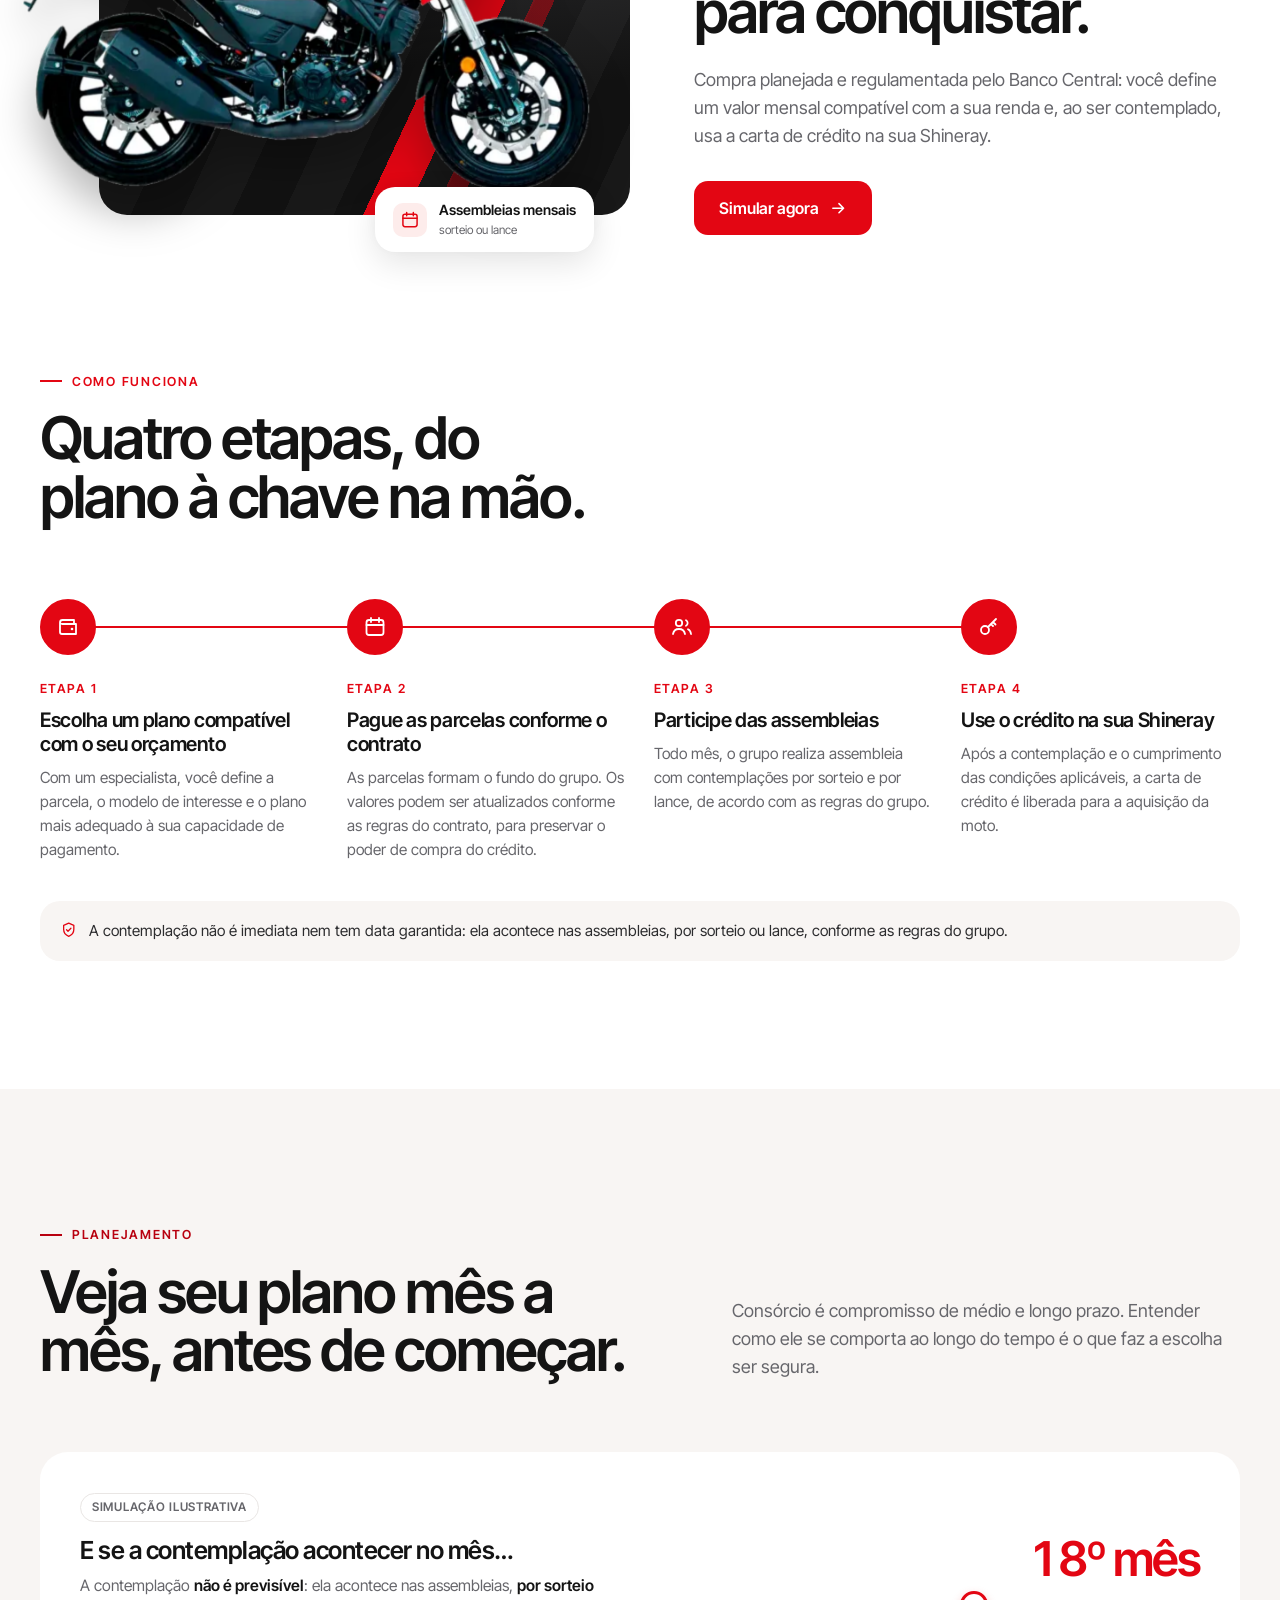
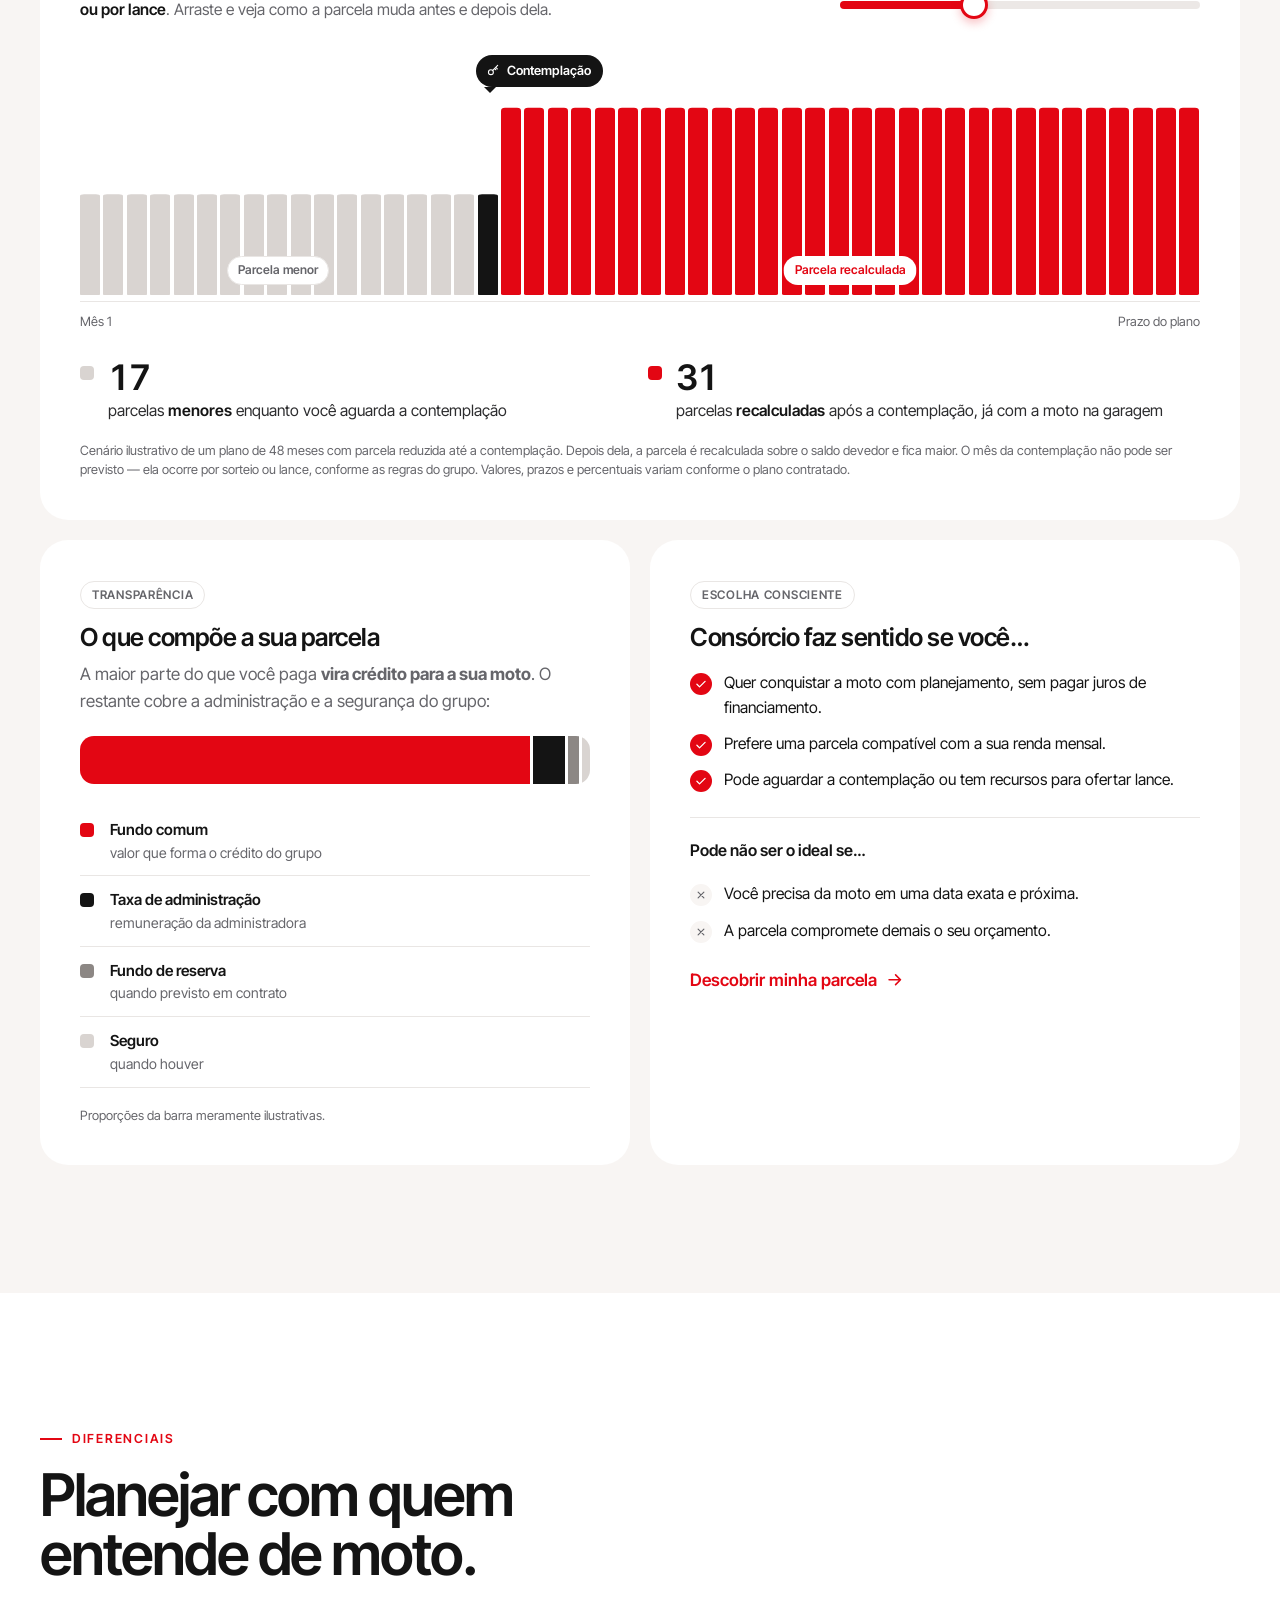
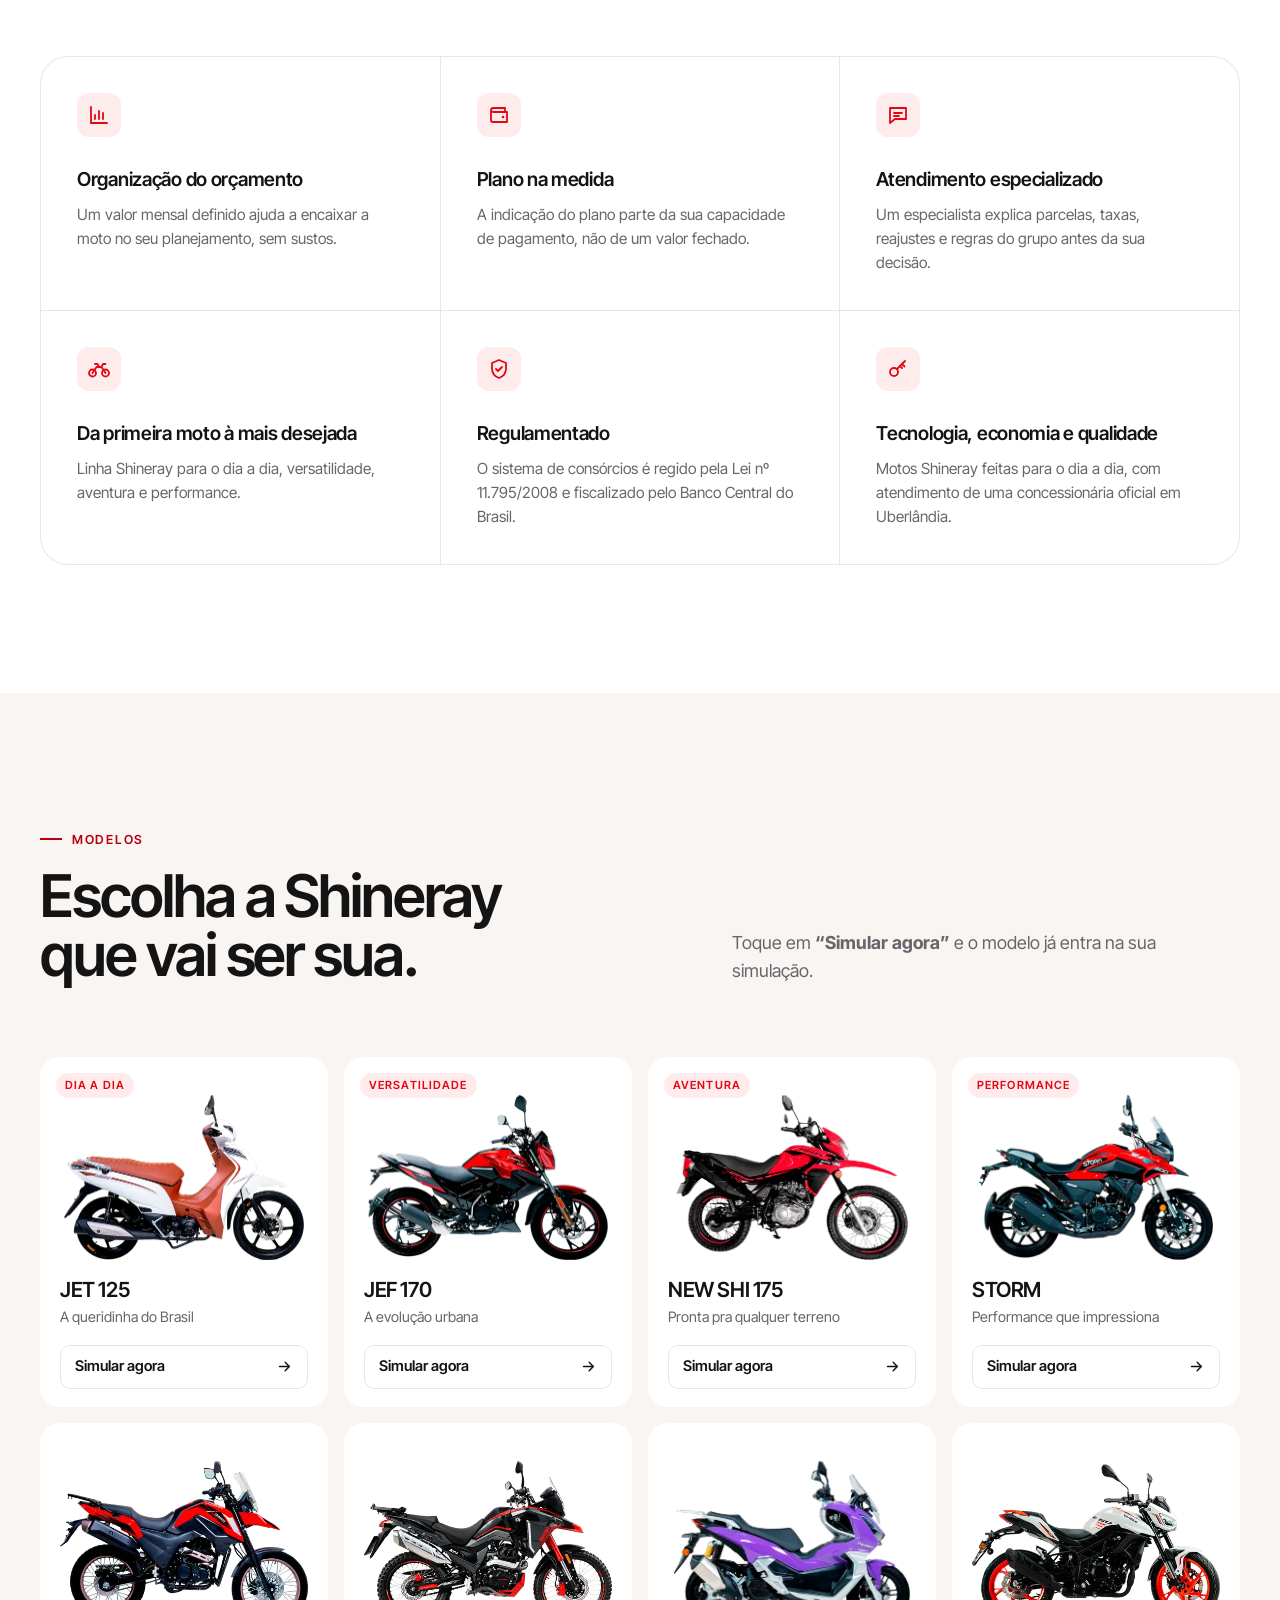
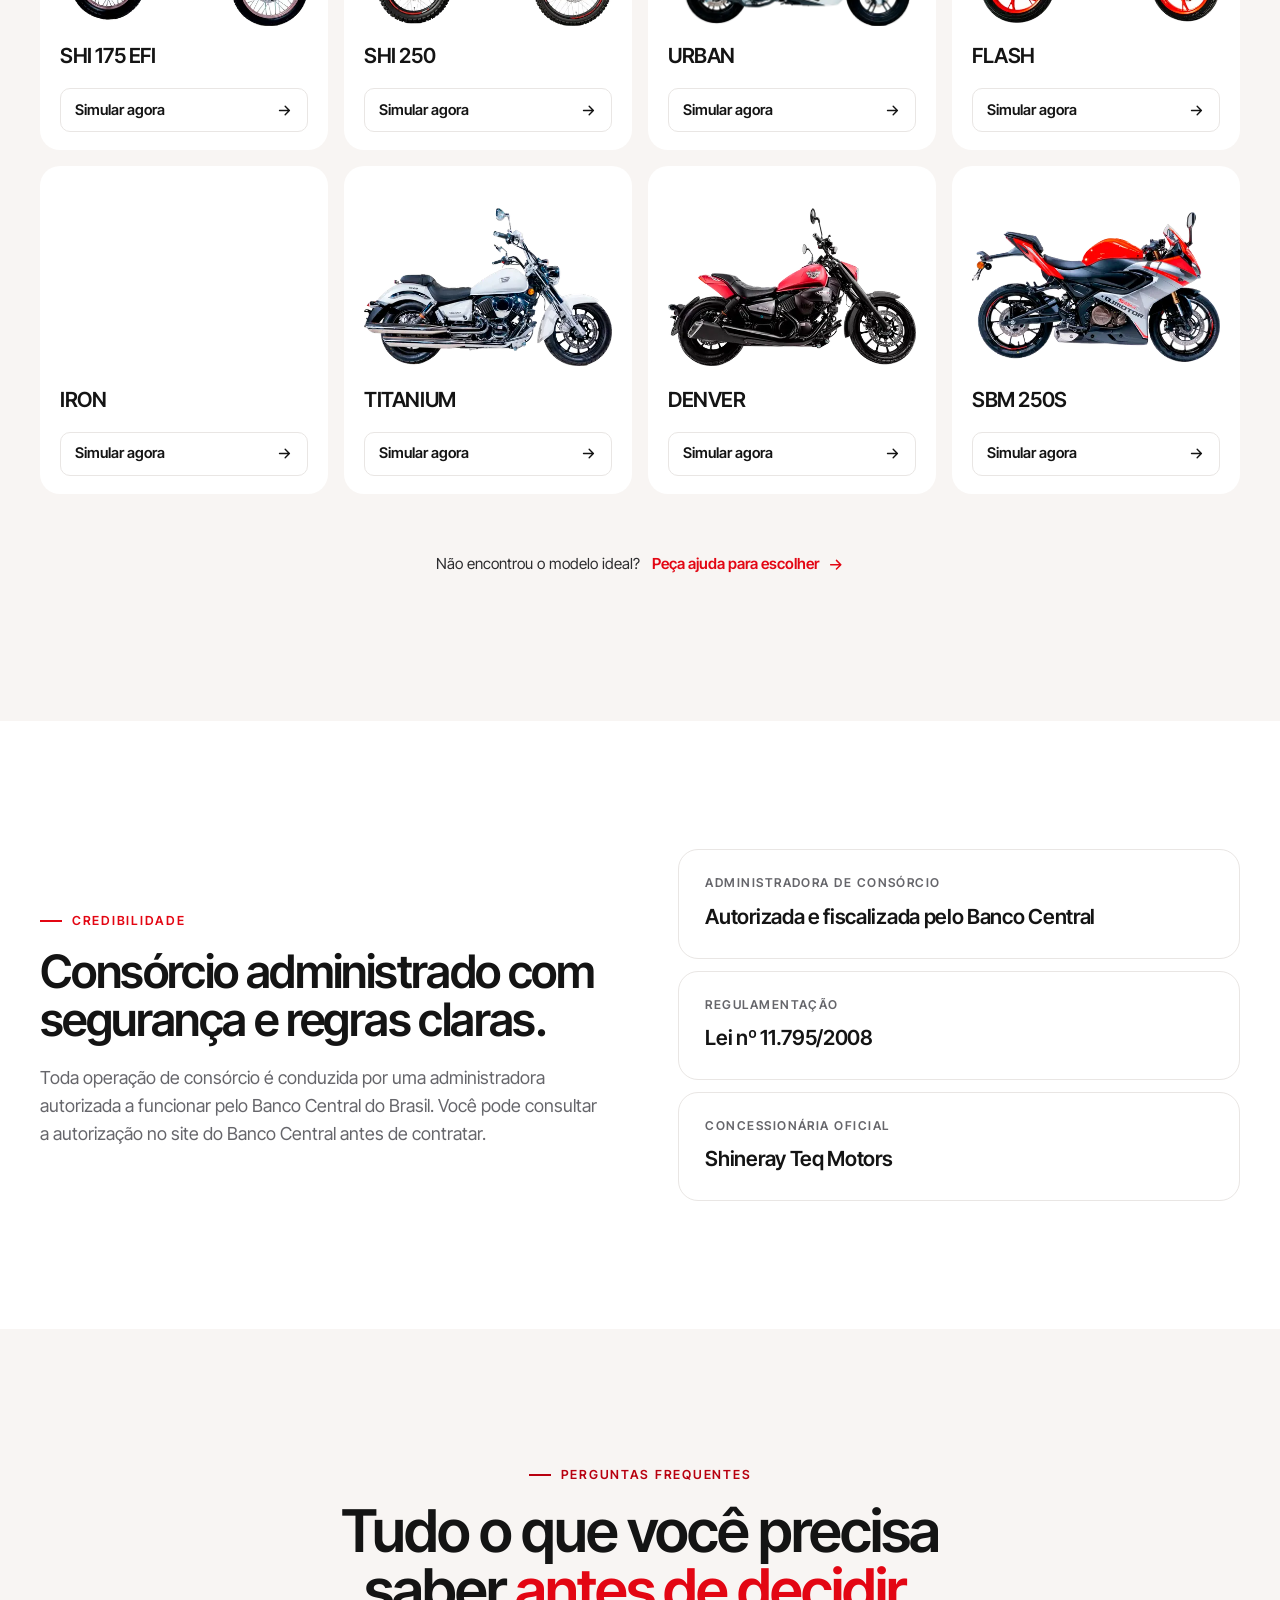
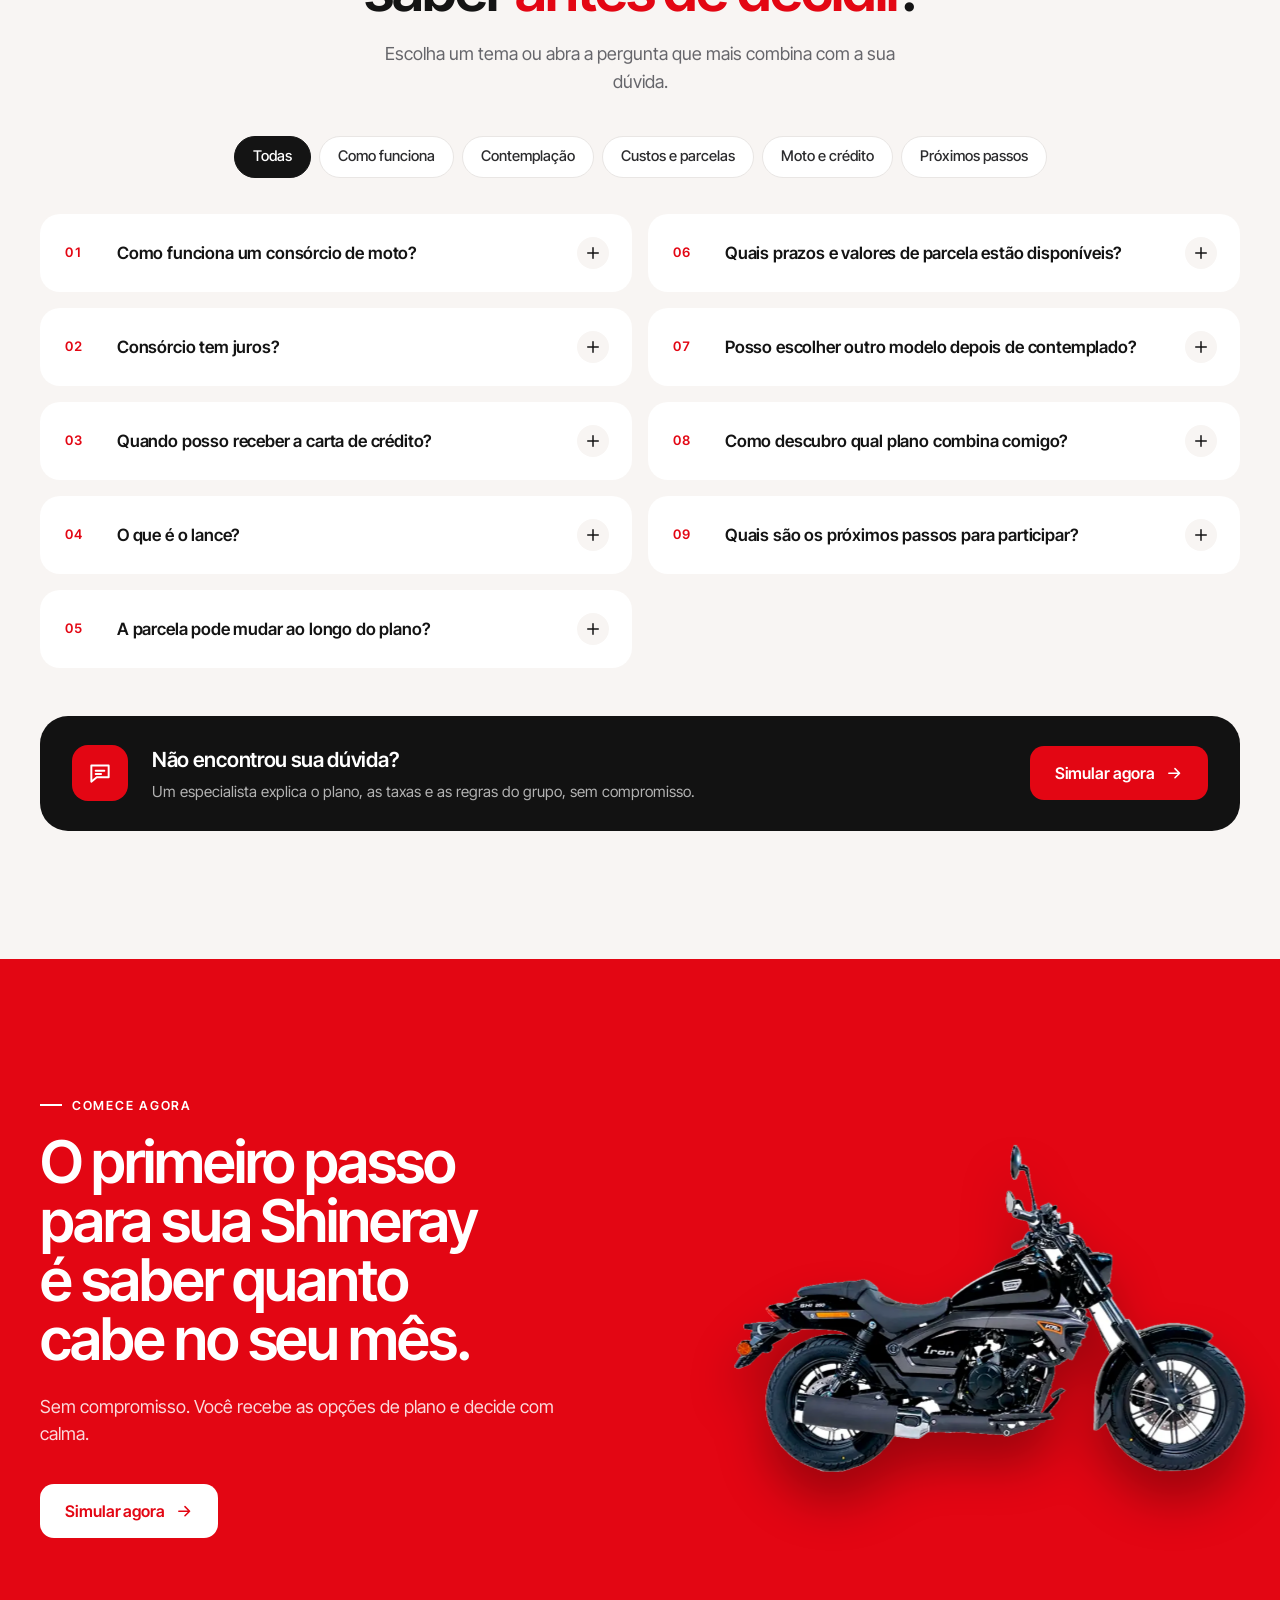
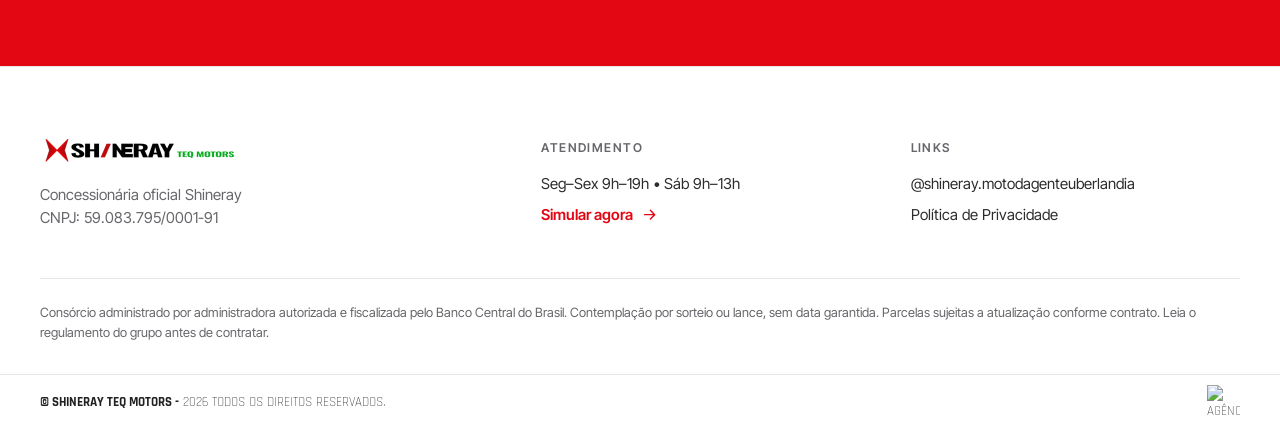
==== commit 517d2849: "Hero-b vira o hero principal, com os cards de destaque abaixo - Remove o hero escuro; hero-b sobe pa" ====
--- a/index.html
+++ b/index.html
@@ -33,8 +33,8 @@
     <!-- Fonte hospedada localmente (sem requisição bloqueante a terceiros) -->
     <link rel="preload" href="assets/fonts/inter-tight-latin-var.woff2" as="font" type="font/woff2" crossorigin>
     <link rel="preload" as="image" href="assets/img/hero-fachada-hd-1024.webp" fetchpriority="high"
-        imagesrcset="assets/img/hero-fachada-hd-640.webp 640w, assets/img/hero-fachada-hd-800.webp 800w, assets/img/hero-fachada-hd-1024.webp 1024w, assets/img/hero-fachada-hd-1600.webp 1600w" imagesizes="100vw">
-    <link rel="stylesheet" href="assets/css/style.css?v=2.8.0">
+        imagesrcset="assets/img/hero-fachada-hd-640.webp 640w, assets/img/hero-fachada-hd-800.webp 800w, assets/img/hero-fachada-hd-1024.webp 1024w, assets/img/hero-fachada-hd-1600.webp 1600w" imagesizes="(min-width: 961px) 700px, 100vw">
+    <link rel="stylesheet" href="assets/css/style.css?v=3.0.2">
     <script>document.documentElement.classList.add('js');</script>
 
     <script type="application/ld+json">
@@ -109,121 +109,127 @@
 
     <main id="conteudo">
 
-        <!-- 2. HERO: proposta + benefícios + formulário -->
-        <section class="hero hero-dark convert" aria-labelledby="hero-title">
-            <img class="hero-bg" src="assets/img/hero-fachada-hd-1024.webp"
-                srcset="assets/img/hero-fachada-hd-640.webp 640w, assets/img/hero-fachada-hd-800.webp 800w, assets/img/hero-fachada-hd-1024.webp 1024w, assets/img/hero-fachada-hd-1600.webp 1600w" sizes="100vw"
-                alt="" width="1024" height="626" fetchpriority="high" decoding="async">
-            <div class="container convert-grid">
-                <div class="convert-copy">
-                    <p class="eyebrow eyebrow-light">Consórcio de motos Shineray</p>
-                    <h1 id="hero-title" class="display-xl">
-                        Sua próxima Shineray começa com <em>um plano</em>.
-                    </h1>
-                    <p class="lead lead-light">
-                        No consórcio, você escolhe a parcela que cabe no seu mês, participa de um grupo e usa o crédito
-                        para conquistar sua moto quando for contemplado. Sem juros de financiamento — com todos os
-                        custos apresentados antes de você contratar.
-                    </p>
-                <ol class="benefit-stack">
-                    <li class="benefit-row">
-                        <span class="benefit-num">01</span>
-                        <div>
-                            <h2 class="benefit-title">Sem juros de financiamento</h2>
-                            <p>O custo do consórcio é a taxa de administração e demais encargos previstos em contrato —
-                                apresentados antes da adesão.</p>
-                        </div>
-                    </li>
-                    <li class="benefit-row">
-                        <span class="benefit-num">02</span>
-                        <div>
-                            <h2 class="benefit-title">Parcela que cabe no mês</h2>
-                            <p>Você parte do valor mensal que é confortável para você, e não do preço da moto.</p>
-                        </div>
-                    </li>
-                    <li class="benefit-row">
-                        <span class="benefit-num">03</span>
-                        <div>
-                            <h2 class="benefit-title">Lance para buscar antecipação</h2>
-                            <p>Além do sorteio, é possível ofertar lance nas assembleias, conforme as regras do grupo.
-                                Lance não garante contemplação.</p>
-                        </div>
-                    </li>
-                </ol>
-                    <a class="link-inline link-light" href="#simular" data-focus-form>Simular agora <svg
-                            class="ico"><use href="#i-arrow" /></svg></a>
+        <!-- 2. HERO: texto + foto da loja + formulário -->
+        <section class="hero-b" aria-labelledby="hero-title">
+            <div class="container hero-b-grid">
+                <div class="hero-b-main">
+                    <div class="hero-b-copy">
+                        <p class="eyebrow">Consórcio de motos Shineray</p>
+                        <h1 id="hero-title" class="display-xl">
+                            Sua próxima Shineray começa com <em>um plano</em>.
+                        </h1>
+                        <p class="lead">
+                            No consórcio, você escolhe a parcela que cabe no seu mês, participa de um grupo e usa o
+                            crédito para conquistar sua moto quando for contemplado. Sem juros de financiamento — com
+                            todos os custos apresentados antes de você contratar.
+                        </p>
+                    </div>
+
+                    <figure class="hero-b-photo">
+                        <img src="assets/img/hero-fachada-hd-1024.webp"
+                            srcset="assets/img/hero-fachada-hd-640.webp 640w, assets/img/hero-fachada-hd-800.webp 800w, assets/img/hero-fachada-hd-1024.webp 1024w, assets/img/hero-fachada-hd-1600.webp 1600w"
+                            sizes="(min-width: 961px) 700px, 100vw" alt="Fachada da fábrica Shineray" width="1024"
+                            height="626" fetchpriority="high" decoding="async">
+                        <!-- passe o mouse (ou foque com Tab) em um benefício: o detalhe abre no centro da foto -->
+                        <ol class="hero-b-benefits">
+                            <li tabindex="0">
+                                <span class="hb-num">01</span><span class="hb-title">Sem juros de financiamento</span>
+                                <div class="hb-detail">
+                                    <span class="hb-detail-num" aria-hidden="true">01</span>
+                                    <strong class="hb-detail-title" aria-hidden="true">Sem juros de financiamento</strong>
+                                    <p>O custo do consórcio é a taxa de administração e demais encargos previstos em contrato — apresentados antes da adesão.</p>
+                                </div>
+                            </li>
+                            <li tabindex="0">
+                                <span class="hb-num">02</span><span class="hb-title">Parcela que cabe no mês</span>
+                                <div class="hb-detail">
+                                    <span class="hb-detail-num" aria-hidden="true">02</span>
+                                    <strong class="hb-detail-title" aria-hidden="true">Parcela que cabe no mês</strong>
+                                    <p>Você parte do valor mensal que é confortável para você, e não do preço da moto.</p>
+                                </div>
+                            </li>
+                            <li tabindex="0">
+                                <span class="hb-num">03</span><span class="hb-title">Lance para buscar antecipação</span>
+                                <div class="hb-detail">
+                                    <span class="hb-detail-num" aria-hidden="true">03</span>
+                                    <strong class="hb-detail-title" aria-hidden="true">Lance para buscar antecipação</strong>
+                                    <p>Além do sorteio, é possível ofertar lance nas assembleias, conforme as regras do grupo. Lance não garante contemplação.</p>
+                                </div>
+                            </li>
+                        </ol>
+                    </figure>
                 </div>
 
                 <!-- FORMULÁRIO PRINCIPAL -->
-                <aside class="convert-form" id="simular" aria-labelledby="form-title">
-                    <form class="lead-form card-form" novalidate data-form-origin="hero">
-                        <div class="form-head">
-                            <p class="eyebrow eyebrow-muted">Simulação sem compromisso</p>
-                            <h2 id="form-title" class="h3">Quanto cabe no seu mês?</h2>
-                            <p class="form-sub">Um especialista apresenta os planos compatíveis com a parcela que você
-                                escolher.</p>
-                        </div>
-
-                        <div class="field">
-                            <label for="hero-nome">Seu nome</label>
-                            <input id="hero-nome" name="nome" type="text" autocomplete="name"
-                                placeholder="Como podemos te chamar?" required minlength="2">
-                            <p class="field-error" aria-live="polite"></p>
-                        </div>
-
-                        <div class="field">
-                            <label for="hero-contato">WhatsApp</label>
-                            <input id="hero-contato" name="contato" type="tel" inputmode="tel" autocomplete="tel"
-                                placeholder="(34) 99999-9999" required data-mask="phone">
-                            <p class="field-error" aria-live="polite"></p>
-                        </div>
-
-                        <div class="field">
-                            <label for="hero-modelo">Modelo de interesse</label>
-                            <div class="select-wrap">
-                                <select id="hero-modelo" name="modelo" required data-model-select>
-                                    <option value="">Selecione um modelo</option>
-                                    <option>JET 125</option>
-                                    <option>JEF 170</option>
-                                    <option>NEW SHI 175</option>
-                                    <option>STORM</option>
-                                    <option>SHI 175 EFI</option>
-                                    <option>SHI 250</option>
-                                    <option>URBAN</option>
-                                    <option>FLASH</option>
-                                    <option>IRON</option>
-                                    <option>TITANIUM</option>
-                                    <option>DENVER</option>
-                                    <option>SBM 250S</option>
-                                    <option value="Ainda não sei">Ainda não sei — quero ajuda</option>
-                                </select>
-                                <svg class="ico"><use href="#i-down" /></svg>
+                <aside class="hero-b-form" id="simular" aria-labelledby="form-title">
+                        <form class="lead-form card-form" novalidate data-form-origin="hero">
+                            <div class="form-head">
+                                <p class="eyebrow eyebrow-muted">Simulação sem compromisso</p>
+                                <h2 id="form-title" class="h3">Quanto cabe no seu mês?</h2>
+                                <p class="form-sub">Um especialista apresenta os planos compatíveis com a parcela que você
+                                    escolher.</p>
                             </div>
-                            <p class="field-error" aria-live="polite"></p>
-                        </div>
-
-                        <div class="field field-range">
-                            <div class="range-head">
-                                <label for="hero-parcela">Parcela desejada</label>
-                                <output for="hero-parcela" class="range-output" data-range-output>R$ —</output>
+
+                            <div class="field">
+                                <label for="hero-nome">Seu nome</label>
+                                <input id="hero-nome" name="nome" type="text" autocomplete="name"
+                                    placeholder="Como podemos te chamar?" required minlength="2">
+                                <p class="field-error" aria-live="polite"></p>
                             </div>
-                            <input id="hero-parcela" name="parcela" type="range" data-parcela-range
-                                aria-describedby="hero-parcela-hint">
-                            <div class="range-scale" aria-hidden="true"><span data-range-min></span><span
-                                    data-range-max></span></div>
-                            <p id="hero-parcela-hint" class="hint">
-                                Valor de referência para a conversa; o plano final depende das condições do grupo.
-                            </p>
-                        </div>
-
-                        <button class="btn btn-primary btn-block" type="submit">
-                            Quero minha simulação <svg class="ico"><use href="#i-arrow" /></svg>
-                        </button>
-                        <p class="form-legal">Ao enviar, o atendimento continua no WhatsApp. Seus dados são usados
-                            apenas para o atendimento sobre o consórcio,
-                            conforme a <a href="politica-de-privacidade.html">Política de Privacidade</a>.</p>
-                        <div class="form-status" role="status" aria-live="polite" hidden></div>
-                    </form>
+
+                            <div class="field">
+                                <label for="hero-contato">WhatsApp</label>
+                                <input id="hero-contato" name="contato" type="tel" inputmode="tel" autocomplete="tel"
+                                    placeholder="(34) 99999-9999" required data-mask="phone">
+                                <p class="field-error" aria-live="polite"></p>
+                            </div>
+
+                            <div class="field">
+                                <label for="hero-modelo">Modelo de interesse</label>
+                                <div class="select-wrap">
+                                    <select id="hero-modelo" name="modelo" required data-model-select>
+                                        <option value="">Selecione um modelo</option>
+                                        <option>JET 125</option>
+                                        <option>JEF 170</option>
+                                        <option>NEW SHI 175</option>
+                                        <option>STORM</option>
+                                        <option>SHI 175 EFI</option>
+                                        <option>SHI 250</option>
+                                        <option>URBAN</option>
+                                        <option>FLASH</option>
+                                        <option>IRON</option>
+                                        <option>TITANIUM</option>
+                                        <option>DENVER</option>
+                                        <option>SBM 250S</option>
+                                        <option value="Ainda não sei">Ainda não sei — quero ajuda</option>
+                                    </select>
+                                    <svg class="ico"><use href="#i-down" /></svg>
+                                </div>
+                                <p class="field-error" aria-live="polite"></p>
+                            </div>
+
+                            <div class="field field-range">
+                                <div class="range-head">
+                                    <label for="hero-parcela">Parcela desejada</label>
+                                    <output for="hero-parcela" class="range-output" data-range-output>R$ —</output>
+                                </div>
+                                <input id="hero-parcela" name="parcela" type="range" data-parcela-range
+                                    aria-describedby="hero-parcela-hint">
+                                <div class="range-scale" aria-hidden="true"><span data-range-min></span><span
+                                        data-range-max></span></div>
+                                <p id="hero-parcela-hint" class="hint">
+                                    Valor de referência para a conversa; o plano final depende das condições do grupo.
+                                </p>
+                            </div>
+
+                            <button class="btn btn-primary btn-block" type="submit">
+                                Quero minha simulação <svg class="ico"><use href="#i-arrow" /></svg>
+                            </button>
+                            <p class="form-legal">Ao enviar, o atendimento continua no WhatsApp. Seus dados são usados
+                                apenas para o atendimento sobre o consórcio,
+                                conforme a <a href="politica-de-privacidade.html">Política de Privacidade</a>.</p>
+                            <div class="form-status" role="status" aria-live="polite" hidden></div>
+                        </form>
                 </aside>
             </div>
         </section>
@@ -252,108 +258,6 @@
                     <a class="link-inline link-light" href="#modelos">Ver modelos <svg class="ico"><use href="#i-arrow" /></svg></a>
                 </li>
             </ul>
-        </section>
-
-        <!-- 2c. HERO — VARIANTE B (proposta para comparação): foto da loja inteira, texto e formulário -->
-        <section class="hero-b" aria-labelledby="hero-b-title">
-            <div class="container hero-b-grid">
-                <div class="hero-b-main">
-                    <div class="hero-b-copy">
-                        <p class="eyebrow reveal">Consórcio de motos Shineray</p>
-                        <h2 id="hero-b-title" class="display-xl reveal">
-                            Sua próxima Shineray começa com <em>um plano</em>.
-                        </h2>
-                        <p class="lead reveal">
-                            No consórcio, você escolhe a parcela que cabe no seu mês, participa de um grupo e usa o
-                            crédito para conquistar sua moto quando for contemplado. Sem juros de financiamento — com
-                            todos os custos apresentados antes de você contratar.
-                        </p>
-                    </div>
-
-                    <figure class="hero-b-photo reveal">
-                        <img src="assets/img/hero-fachada-hd-1024.webp"
-                            srcset="assets/img/hero-fachada-hd-640.webp 640w, assets/img/hero-fachada-hd-800.webp 800w, assets/img/hero-fachada-hd-1024.webp 1024w, assets/img/hero-fachada-hd-1600.webp 1600w"
-                            sizes="(min-width: 961px) 700px, 100vw" alt="Fachada da fábrica Shineray" width="1024"
-                            height="626" loading="lazy" decoding="async">
-                        <ol class="hero-b-benefits">
-                            <li><span>01</span>Sem juros de financiamento</li>
-                            <li><span>02</span>Parcela que cabe no mês</li>
-                            <li><span>03</span>Lance para buscar antecipação</li>
-                        </ol>
-                    </figure>
-                </div>
-
-                <aside class="hero-b-form" aria-labelledby="form-title-b">
-                        <form class="lead-form card-form" novalidate data-form-origin="hero-b">
-                            <div class="form-head">
-                                <p class="eyebrow eyebrow-muted">Simulação sem compromisso</p>
-                                <h2 id="form-title-b" class="h3">Quanto cabe no seu mês?</h2>
-                                <p class="form-sub">Um especialista apresenta os planos compatíveis com a parcela que você
-                                    escolher.</p>
-                            </div>
-
-                            <div class="field">
-                                <label for="herob-nome">Seu nome</label>
-                                <input id="herob-nome" name="nome" type="text" autocomplete="name"
-                                    placeholder="Como podemos te chamar?" required minlength="2">
-                                <p class="field-error" aria-live="polite"></p>
-                            </div>
-
-                            <div class="field">
-                                <label for="herob-contato">WhatsApp</label>
-                                <input id="herob-contato" name="contato" type="tel" inputmode="tel" autocomplete="tel"
-                                    placeholder="(34) 99999-9999" required data-mask="phone">
-                                <p class="field-error" aria-live="polite"></p>
-                            </div>
-
-                            <div class="field">
-                                <label for="herob-modelo">Modelo de interesse</label>
-                                <div class="select-wrap">
-                                    <select id="herob-modelo" name="modelo" required data-model-select>
-                                        <option value="">Selecione um modelo</option>
-                                        <option>JET 125</option>
-                                        <option>JEF 170</option>
-                                        <option>NEW SHI 175</option>
-                                        <option>STORM</option>
-                                        <option>SHI 175 EFI</option>
-                                        <option>SHI 250</option>
-                                        <option>URBAN</option>
-                                        <option>FLASH</option>
-                                        <option>IRON</option>
-                                        <option>TITANIUM</option>
-                                        <option>DENVER</option>
-                                        <option>SBM 250S</option>
-                                        <option value="Ainda não sei">Ainda não sei — quero ajuda</option>
-                                    </select>
-                                    <svg class="ico"><use href="#i-down" /></svg>
-                                </div>
-                                <p class="field-error" aria-live="polite"></p>
-                            </div>
-
-                            <div class="field field-range">
-                                <div class="range-head">
-                                    <label for="herob-parcela">Parcela desejada</label>
-                                    <output for="herob-parcela" class="range-output" data-range-output>R$ —</output>
-                                </div>
-                                <input id="herob-parcela" name="parcela" type="range" data-parcela-range
-                                    aria-describedby="herob-parcela-hint">
-                                <div class="range-scale" aria-hidden="true"><span data-range-min></span><span
-                                        data-range-max></span></div>
-                                <p id="herob-parcela-hint" class="hint">
-                                    Valor de referência para a conversa; o plano final depende das condições do grupo.
-                                </p>
-                            </div>
-
-                            <button class="btn btn-primary btn-block" type="submit">
-                                Quero minha simulação <svg class="ico"><use href="#i-arrow" /></svg>
-                            </button>
-                            <p class="form-legal">Ao enviar, o atendimento continua no WhatsApp. Seus dados são usados
-                                apenas para o atendimento sobre o consórcio,
-                                conforme a <a href="politica-de-privacidade.html">Política de Privacidade</a>.</p>
-                            <div class="form-status" role="status" aria-live="polite" hidden></div>
-                        </form>
-                </aside>
-            </div>
         </section>
 
         <!-- 3. POR QUE CONSÓRCIO (reforço + moto em destaque) -->
@@ -844,8 +748,8 @@
         <button type="button" class="btn btn-primary btn-sm" data-cookie="accept">Aceitar</button>
     </div>
 
-    <script src="assets/js/config.js?v=2.8.0" defer></script>
-    <script src="assets/js/main.js?v=2.8.0" defer></script>
+    <script src="assets/js/config.js?v=3.0.2" defer></script>
+    <script src="assets/js/main.js?v=3.0.2" defer></script>
 </body>
 
 </html>
--- a/assets/css/style.css
+++ b/assets/css/style.css
@@ -224,6 +224,12 @@
     background: currentColor;
 }
 
+/* sobre o fundo creme o vermelho padrão fica abaixo de 4,5:1 em texto pequeno */
+.hero-b .eyebrow,
+.section-tint .eyebrow {
+    color: var(--red-ink);
+}
+
 .eyebrow-muted {
     color: var(--muted);
     margin-bottom: 8px;
@@ -410,100 +416,6 @@
     align-items: center;
     gap: 18px;
 }
-
-/* ---------- Hero ---------- */
-
-.hero-dark {
-    position: relative;
-    overflow: hidden;
-    /* clip corta a foto sem transformar o hero em área de rolagem */
-    overflow: clip;
-    background: var(--dark);
-    color: #fff;
-    padding: clamp(48px, 7vw, 96px) 0 clamp(40px, 5vw, 64px);
-}
-
-/* Foto da fachada Shineray no topo do hero, na proporção natural (sem ampliar demais).
-   O texto começa abaixo do letreiro; o formulário segue no topo, à direita. */
-.hero-bg {
-    position: absolute;
-    top: 0;
-    left: 0;
-    width: 100%;
-    height: min(100%, 62vw);
-    object-fit: cover;
-    object-position: 50% 20%;
-    z-index: 0;
-}
-
-/* Fachada nítida no alto; escurece só onde o texto começa e funde no fundo escuro */
-.hero-dark::before {
-    content: "";
-    position: absolute;
-    inset: 0;
-    background: linear-gradient(180deg,
-            rgba(18, 18, 18, .22) 0,
-            rgba(18, 18, 18, .05) 22vw,
-            rgba(18, 18, 18, .5) 36vw,
-            rgba(18, 18, 18, .82) 48vw,
-            var(--dark) 60vw);
-    pointer-events: none;
-    z-index: 1;
-}
-
-/* Desktop: texto alinhado ao topo do formulário */
-@media (min-width: 961px) {
-    /* escurecimento suave atrás da coluna de texto; a fachada segue visível */
-    .hero-dark::before {
-        background:
-            linear-gradient(90deg, rgba(18, 18, 18, .62) 0%, rgba(18, 18, 18, .42) 38%, rgba(18, 18, 18, 0) 58%),
-            linear-gradient(180deg, rgba(18, 18, 18, .2) 0, rgba(18, 18, 18, .05) 22vw, rgba(18, 18, 18, .5) 36vw, rgba(18, 18, 18, .82) 48vw, var(--dark) 60vw);
-    }
-
-    /* desloca a foto para o letreiro inteiro ficar livre do formulário */
-    .hero-bg {
-        left: -7%;
-        width: 107%;
-        max-width: none;
-    }
-}
-
-/* Legibilidade do texto sobre a foto sem escurecer a imagem */
-.hero-dark .convert-copy h1,
-.hero-dark .convert-copy .eyebrow,
-.hero-dark .convert-copy .lead,
-.hero-dark .convert-copy .benefit-title,
-.hero-dark .convert-copy .benefit-row p {
-    text-shadow: 0 1px 3px rgba(0, 0, 0, .55), 0 2px 8px rgba(0, 0, 0, .35);
-}
-
-.hero-dark .eyebrow-light {
-    color: #fff;
-}
-
-.hero-dark .eyebrow-light::before {
-    background: var(--red);
-}
-
-.hero-dark .lead-light,
-.hero-dark .benefit-row p {
-    color: rgba(255, 255, 255, .92);
-}
-
-.hero-dark .benefit-stack,
-.hero-dark .benefit-row {
-    border-color: rgba(255, 255, 255, .28);
-}
-
-.hero-dark .container {
-    position: relative;
-    z-index: 2;
-}
-
-.hero-dark .display-xl {
-    font-size: clamp(2.6rem, 5.6vw, 4.9rem);
-}
-
 /* 3. Por que consórcio: moto em destaque + reforço da proposta */
 .why-grid {
     display: grid;
@@ -611,22 +523,9 @@
     font-weight: 400;
     color: var(--muted);
 }
-
-/* 2. Hero: proposta + benefícios + formulário */
-.convert-grid {
-    display: grid;
-    grid-template-columns: minmax(0, 1.1fr) minmax(0, .9fr);
-    gap: clamp(40px, 6vw, 96px);
-    align-items: start;
-}
-
-.convert .benefit-stack {
-    margin: 40px 0 32px;
-}
-
 /* 2b. Destaques: cards que "abraçam" a borda inferior do hero */
 .highlights {
-    background: linear-gradient(var(--dark) 0 50%, var(--paper) 50% 100%);
+    background: linear-gradient(var(--tint) 0 50%, var(--paper) 50% 100%);
 }
 
 .highlight-grid {
@@ -724,9 +623,10 @@
     z-index: 1;
 }
 
-/* 2c. Hero — variante B: foto da loja inteira + texto + formulário (fundo claro) */
+/* 2. Hero: texto + foto da loja inteira + formulário (fundo claro).
+   O espaço inferior é menor porque os cards de destaque "abraçam" a borda da seção. */
 .hero-b {
-    padding: var(--section) 0;
+    padding: clamp(40px, 6vw, 80px) 0 clamp(48px, 6vw, 72px);
     background: var(--tint);
 }
 
@@ -747,6 +647,7 @@
 
 .hero-b-photo {
     position: relative;
+    display: grid;
     margin: 36px 0 0;
     border-radius: var(--r-xl);
     overflow: hidden;
@@ -754,6 +655,12 @@
     background: #dfe7ee;
 }
 
+/* foto e faixa de benefícios na mesma célula: o detalhe se centraliza na foto inteira */
+.hero-b-photo > img,
+.hero-b-benefits {
+    grid-area: 1 / 1;
+}
+
 .hero-b-photo img {
     width: 100%;
     height: 100%;
@@ -765,14 +672,29 @@
     transform: scale(1.03);
 }
 
+/* véu que aparece quando um benefício está aberto */
+.hero-b-photo::after {
+    content: "";
+    position: absolute;
+    inset: 0;
+    z-index: 1;
+    background: rgba(18, 18, 18, .45);
+    opacity: 0;
+    pointer-events: none;
+    transition: opacity .35s var(--ease);
+}
+
+.hero-b-photo:has(.hero-b-benefits li:hover, .hero-b-benefits li:focus)::after {
+    opacity: 1;
+}
+
 .hero-b-benefits {
-    position: absolute;
-    left: 16px;
-    right: 16px;
-    bottom: 16px;
+    z-index: 2;
+    align-self: end;
     display: grid;
     grid-template-columns: repeat(3, 1fr);
     gap: 8px;
+    margin: 16px;
 }
 
 .hero-b-benefits li {
@@ -786,14 +708,86 @@
     font-size: .9rem;
     font-weight: 600;
     line-height: 1.25;
-}
-
-.hero-b-benefits span {
+    cursor: help;
+    outline: none;
+    /* sem transform no chip: senão o detalhe passaria a se posicionar no chip, e não na foto */
+    transition: background-color .25s var(--ease);
+}
+
+.hero-b-benefits li:hover,
+.hero-b-benefits li:focus {
+    background: var(--red);
+}
+
+.hero-b-benefits li:focus-visible {
+    box-shadow: 0 0 0 3px #fff;
+}
+
+.hb-num {
     flex: none;
     font-size: 1.15rem;
     font-weight: 600;
     letter-spacing: -0.03em;
     color: #ff5a5f;
+    transition: color .25s var(--ease);
+}
+
+.hero-b-benefits li:hover .hb-num,
+.hero-b-benefits li:focus .hb-num {
+    color: #fff;
+}
+
+/* cartão de detalhe: abre no centro da foto */
+.hb-detail {
+    position: absolute;
+    z-index: 3;
+    left: 50%;
+    top: calc(50% - 34px);
+    width: min(440px, 82%);
+    padding: 24px 28px;
+    border-radius: var(--r-xl);
+    background: var(--paper);
+    color: var(--ink);
+    box-shadow: 0 30px 60px -24px rgba(0, 0, 0, .55);
+    font-weight: 400;
+    opacity: 0;
+    visibility: hidden;
+    pointer-events: none;
+    transform: translate(-50%, -50%) scale(.94);
+    transition: opacity .3s var(--ease), transform .4s var(--ease-out), visibility 0s .3s;
+}
+
+.hero-b-benefits li:hover .hb-detail,
+.hero-b-benefits li:focus .hb-detail {
+    opacity: 1;
+    visibility: visible;
+    transform: translate(-50%, -50%) scale(1);
+    transition: opacity .3s var(--ease), transform .4s var(--ease-out), visibility 0s;
+}
+
+.hb-detail-num {
+    display: block;
+    font-size: 2.2rem;
+    font-weight: 600;
+    letter-spacing: -0.04em;
+    line-height: 1;
+    color: var(--red);
+}
+
+.hb-detail-title {
+    display: block;
+    margin-top: 10px;
+    font-size: 1.3rem;
+    font-weight: 600;
+    letter-spacing: -0.015em;
+    line-height: 1.2;
+}
+
+.hb-detail p {
+    margin-top: 8px;
+    color: var(--muted);
+    font-size: .98rem;
+    line-height: 1.5;
 }
 
 /* ---------- Formulário ---------- */
@@ -1106,42 +1100,6 @@
     color: var(--muted);
     line-height: 1.5;
 }
-
-/* 3. Benefícios (lista numerada) */
-.benefit-stack {
-    display: grid;
-    gap: 0;
-    border-top: 1px solid rgba(255, 255, 255, .14);
-}
-
-.benefit-row {
-    display: grid;
-    grid-template-columns: 64px 1fr;
-    gap: 16px;
-    padding: 28px 0;
-    border-bottom: 1px solid rgba(255, 255, 255, .14);
-}
-
-.benefit-num {
-    font-size: 2.2rem;
-    font-weight: 600;
-    letter-spacing: -0.04em;
-    line-height: 1;
-    color: var(--red);
-}
-
-.benefit-row .benefit-title {
-    font-size: 1.3rem;
-    font-weight: 600;
-    letter-spacing: -0.015em;
-    margin-bottom: 6px;
-}
-
-.benefit-row p {
-    color: rgba(255, 255, 255, .66);
-    font-size: .98rem;
-}
-
 /* 4. Linha do tempo */
 .timeline {
     --progress: 0;
@@ -2305,11 +2263,10 @@
 
 @media (max-width: 960px) {
     .why-grid,
-    .convert-grid,
-    .partners,
-    .final-grid,
-    .section-head-split,
-    .plan-grid {
+.partners,
+.final-grid,
+.section-head-split,
+.plan-grid {
         grid-template-columns: 1fr;
     }
 
@@ -2329,67 +2286,83 @@
         order: -1;
     }
 
+    /* Celular: texto → foto → formulário → benefícios (formulário perto do início) */
     .hero-b-grid {
-        grid-template-columns: 1fr;
-    }
-
+        display: flex;
+        flex-direction: column;
+        gap: 0;
+    }
+
+    .hero-b-main,
     .hero-b-photo {
-        overflow: visible;
-        aspect-ratio: auto;
-        background: none;
+        display: contents;
+    }
+
+    .hero-b-copy {
+        order: 1;
     }
 
     .hero-b-photo img {
+        order: 2;
+        margin-top: 28px;
         border-radius: var(--r-xl);
         aspect-ratio: 1600 / 978;
     }
 
-    /* no celular os benefícios saem de cima da foto e vêm logo abaixo dela */
+    .hero-b-form {
+        order: 3;
+        margin-top: 24px;
+    }
+
+    .hero-b-photo::after {
+        display: none;
+    }
+
+    /* no celular os benefícios vêm abaixo da foto, com o subtexto sempre visível */
     .hero-b-benefits {
+        order: 4;
+        grid-template-columns: 1fr;
+        margin: 16px 0 0;
+    }
+
+    .hero-b-benefits li {
+        flex-wrap: wrap;
+        cursor: default;
+    }
+
+    .hero-b-benefits li:hover,
+    .hero-b-benefits li:focus {
+        background: rgba(18, 18, 18, .78);
+    }
+
+    .hb-detail {
         position: static;
-        grid-template-columns: 1fr;
-        margin-top: 10px;
-    }
-
-    /* Hero empilhado: a foto vira uma faixa inteira no topo e o texto começa logo abaixo */
-    .hero-dark {
-        padding-top: calc(60vw + 8px);
-    }
-
-    .hero-bg {
-        height: 66.7vw;
-        object-position: 50% 0;
-    }
-
-    .hero-dark::before {
-        background: linear-gradient(180deg, rgba(18, 18, 18, 0) 0, rgba(18, 18, 18, 0) 40vw, var(--dark) 66.7vw);
-    }
-
-    /* Mobile: formulário logo após o texto de apoio; benefícios depois */
-    .convert-grid {
-        gap: 0;
-    }
-
-    .convert-copy {
-        display: contents;
-    }
-
-    .convert-form {
-        order: 1;
-        margin-top: 32px;
-    }
-
-    .convert .benefit-stack,
-    .convert-copy > .link-inline {
-        order: 2;
-    }
-
+        width: 100%;
+        padding: 0 0 0 30px;
+        background: none;
+        color: inherit;
+        box-shadow: none;
+        opacity: 1;
+        visibility: visible;
+        transform: none;
+    }
+
+    .hb-detail-num,
+    .hb-detail-title {
+        display: none;
+    }
+
+    .hb-detail p {
+        margin-top: 2px;
+        color: rgba(255, 255, 255, .75);
+        font-size: .86rem;
+    }
     .highlight-grid {
         grid-template-columns: 1fr 1fr;
     }
 
     .highlights {
-        background: linear-gradient(var(--dark) 0 22%, var(--paper) 22% 100%);
+        background: linear-gradient(var(--tint) 0 22%, var(--paper) 22% 100%);
     }
 
     .timeline {
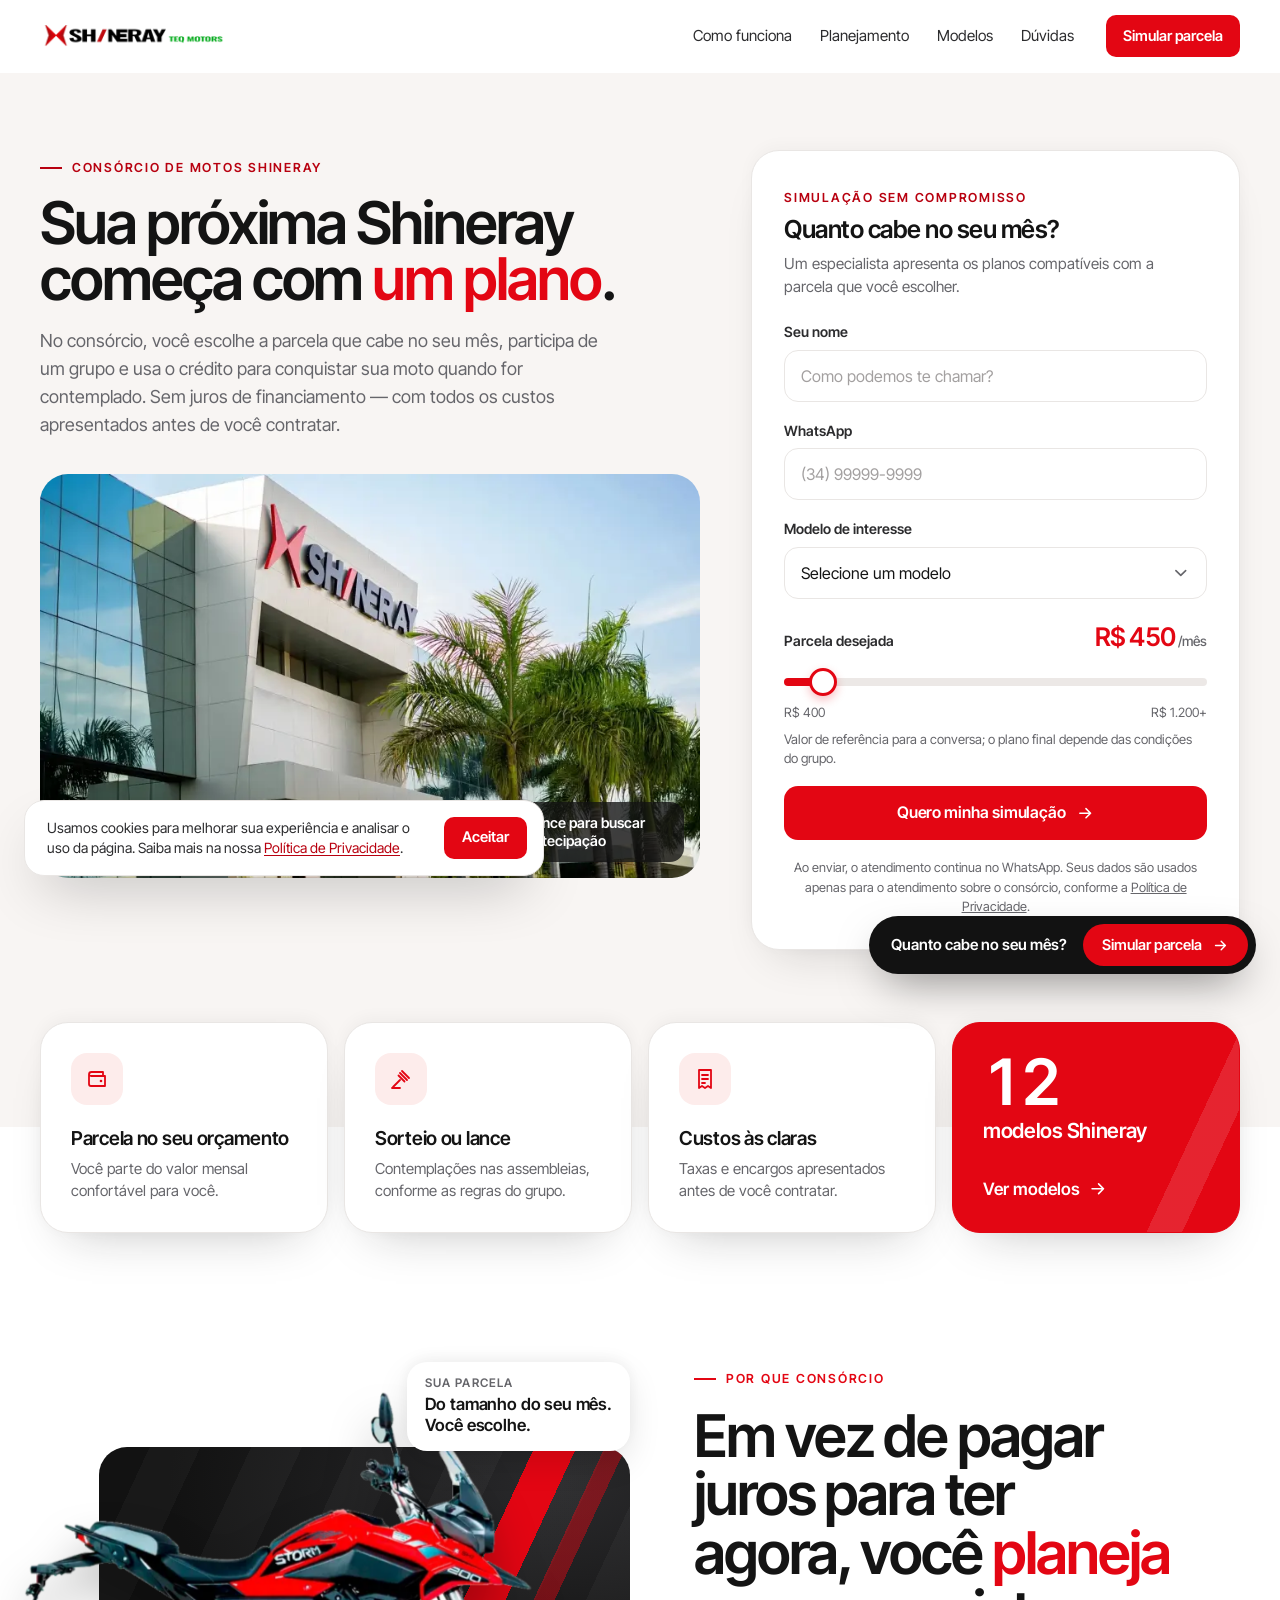
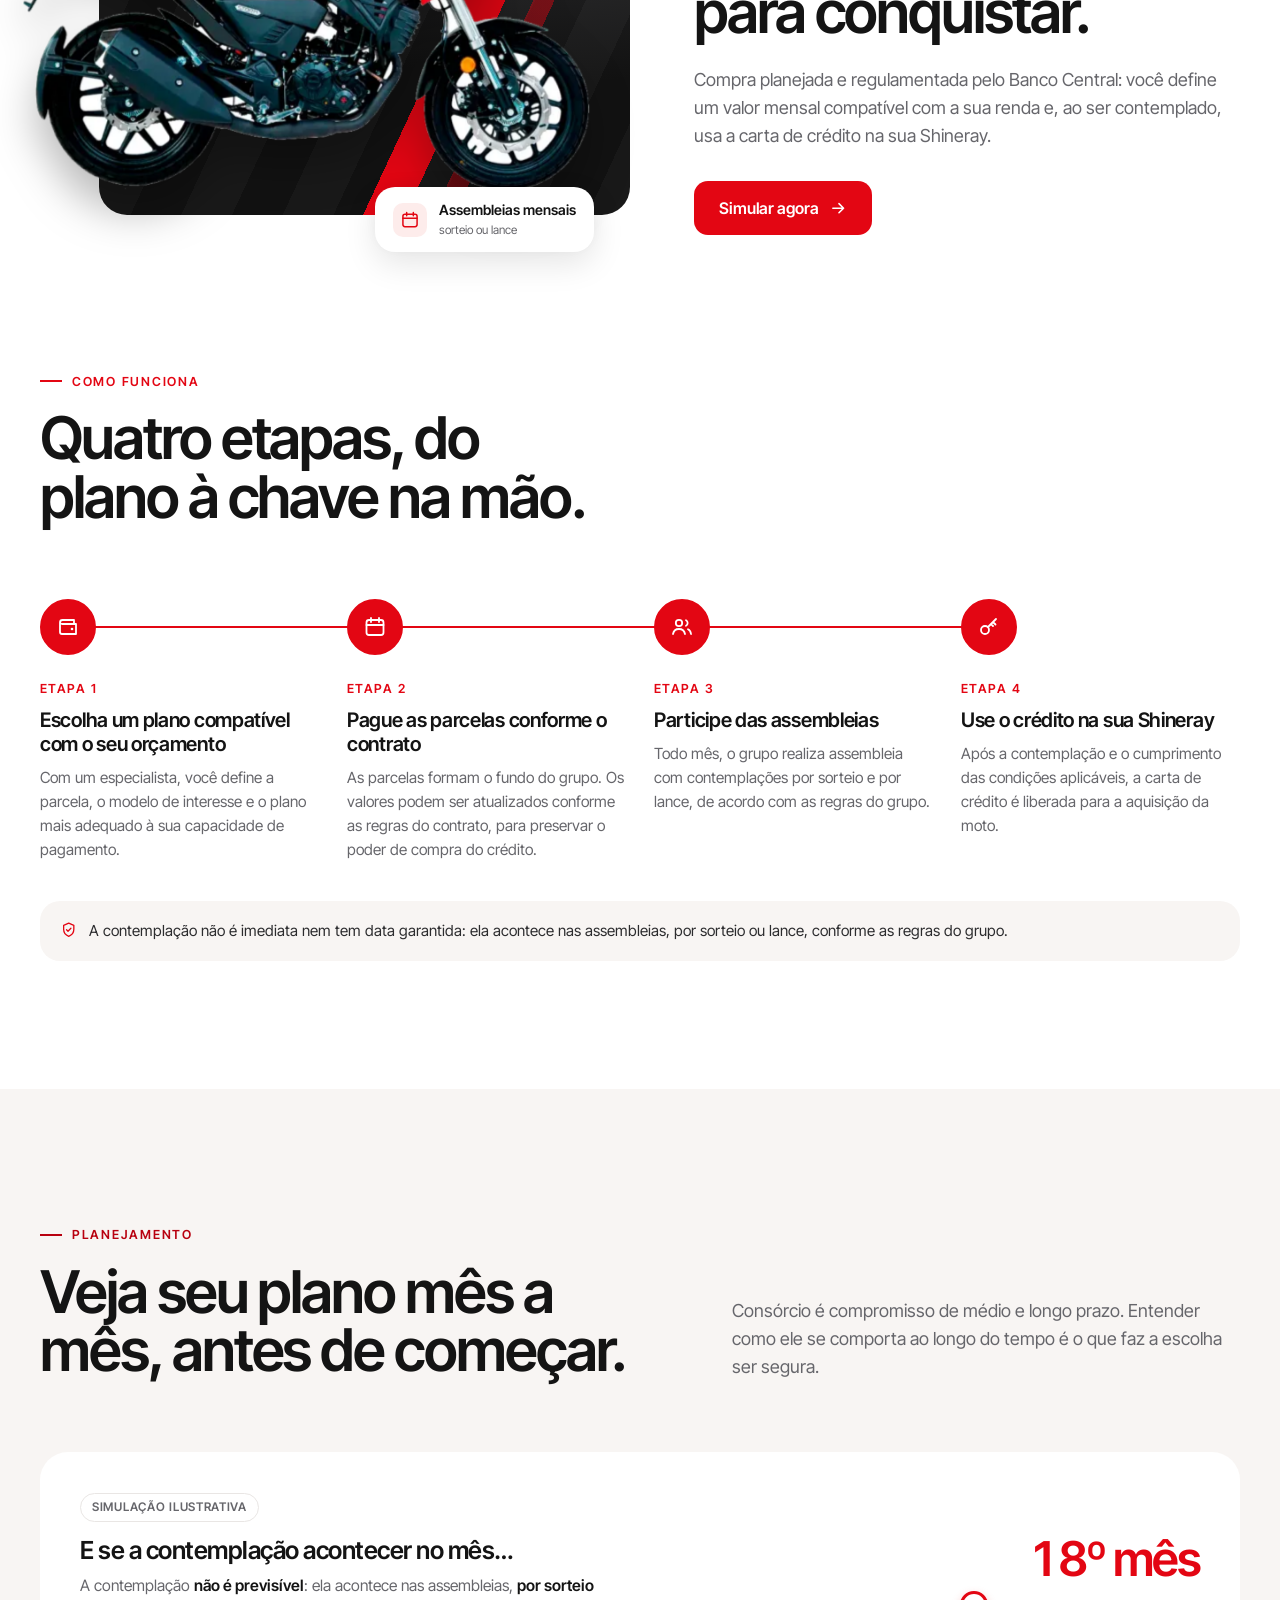
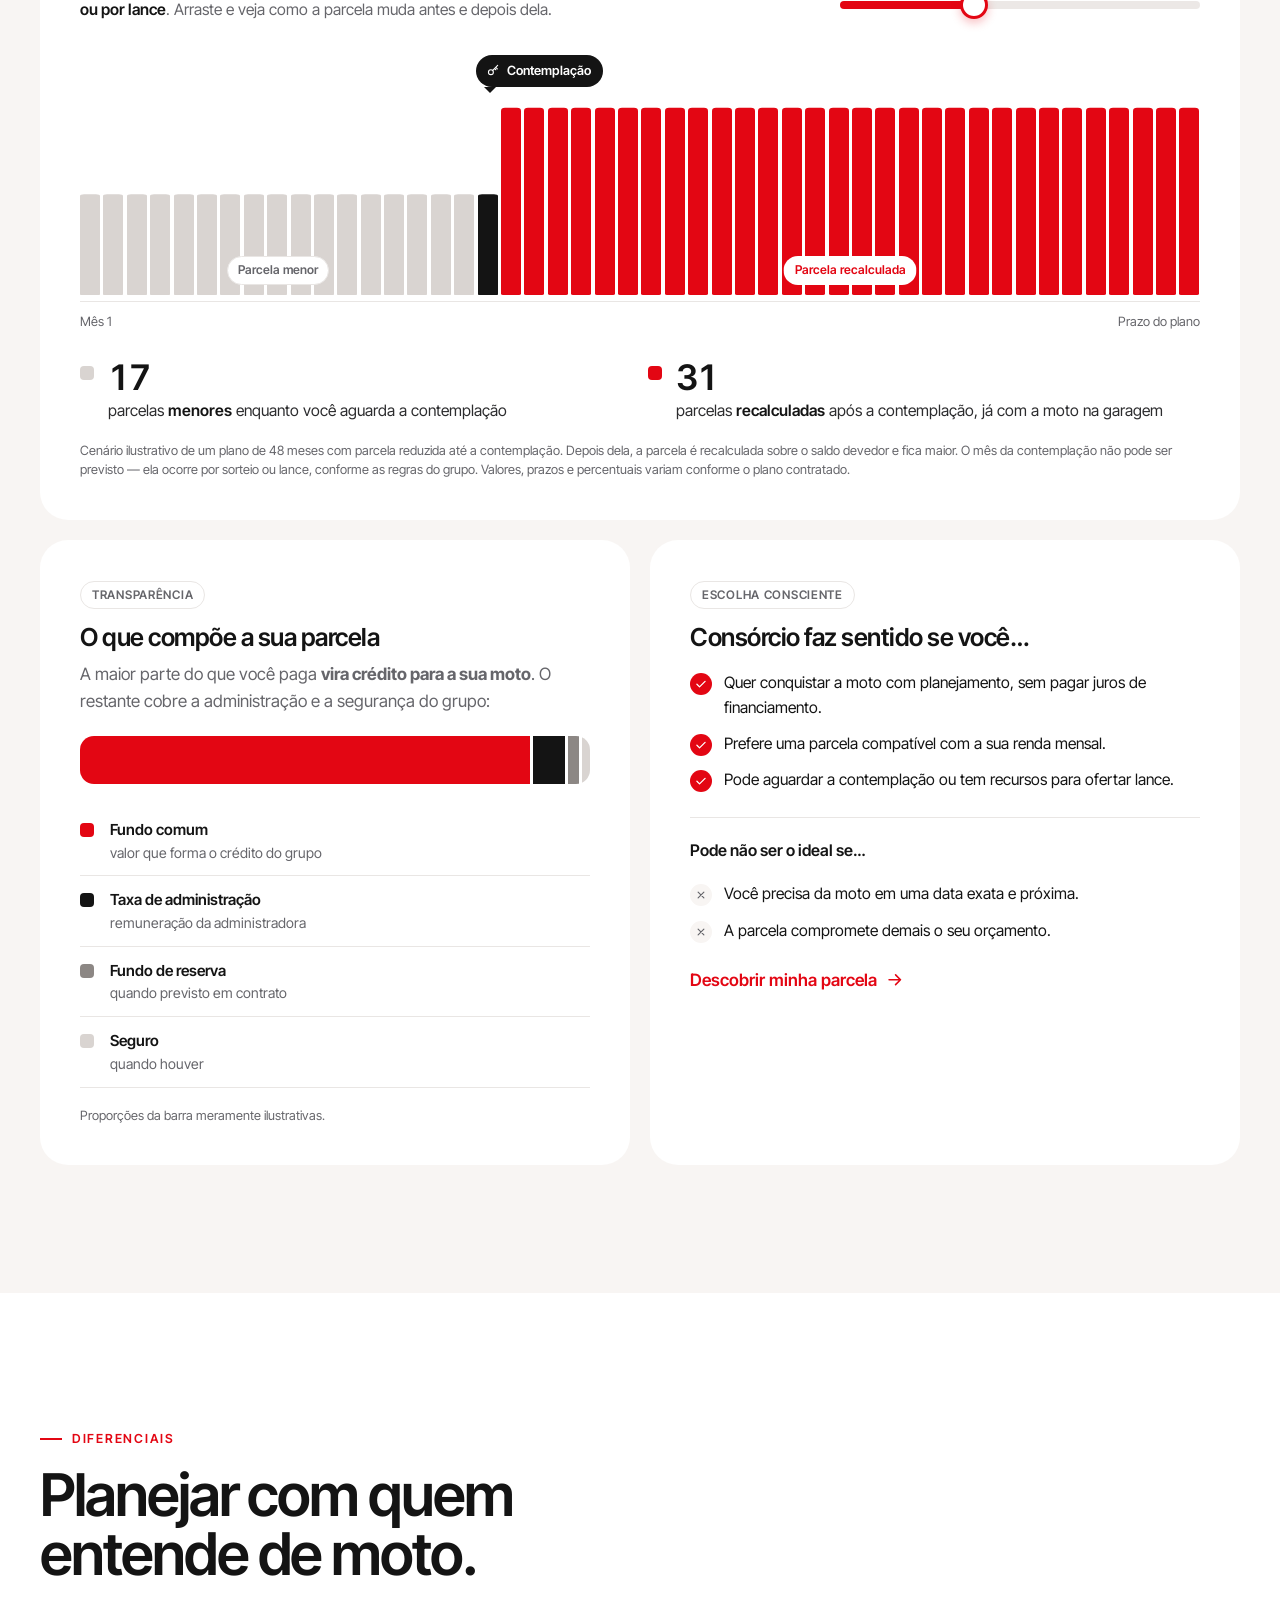
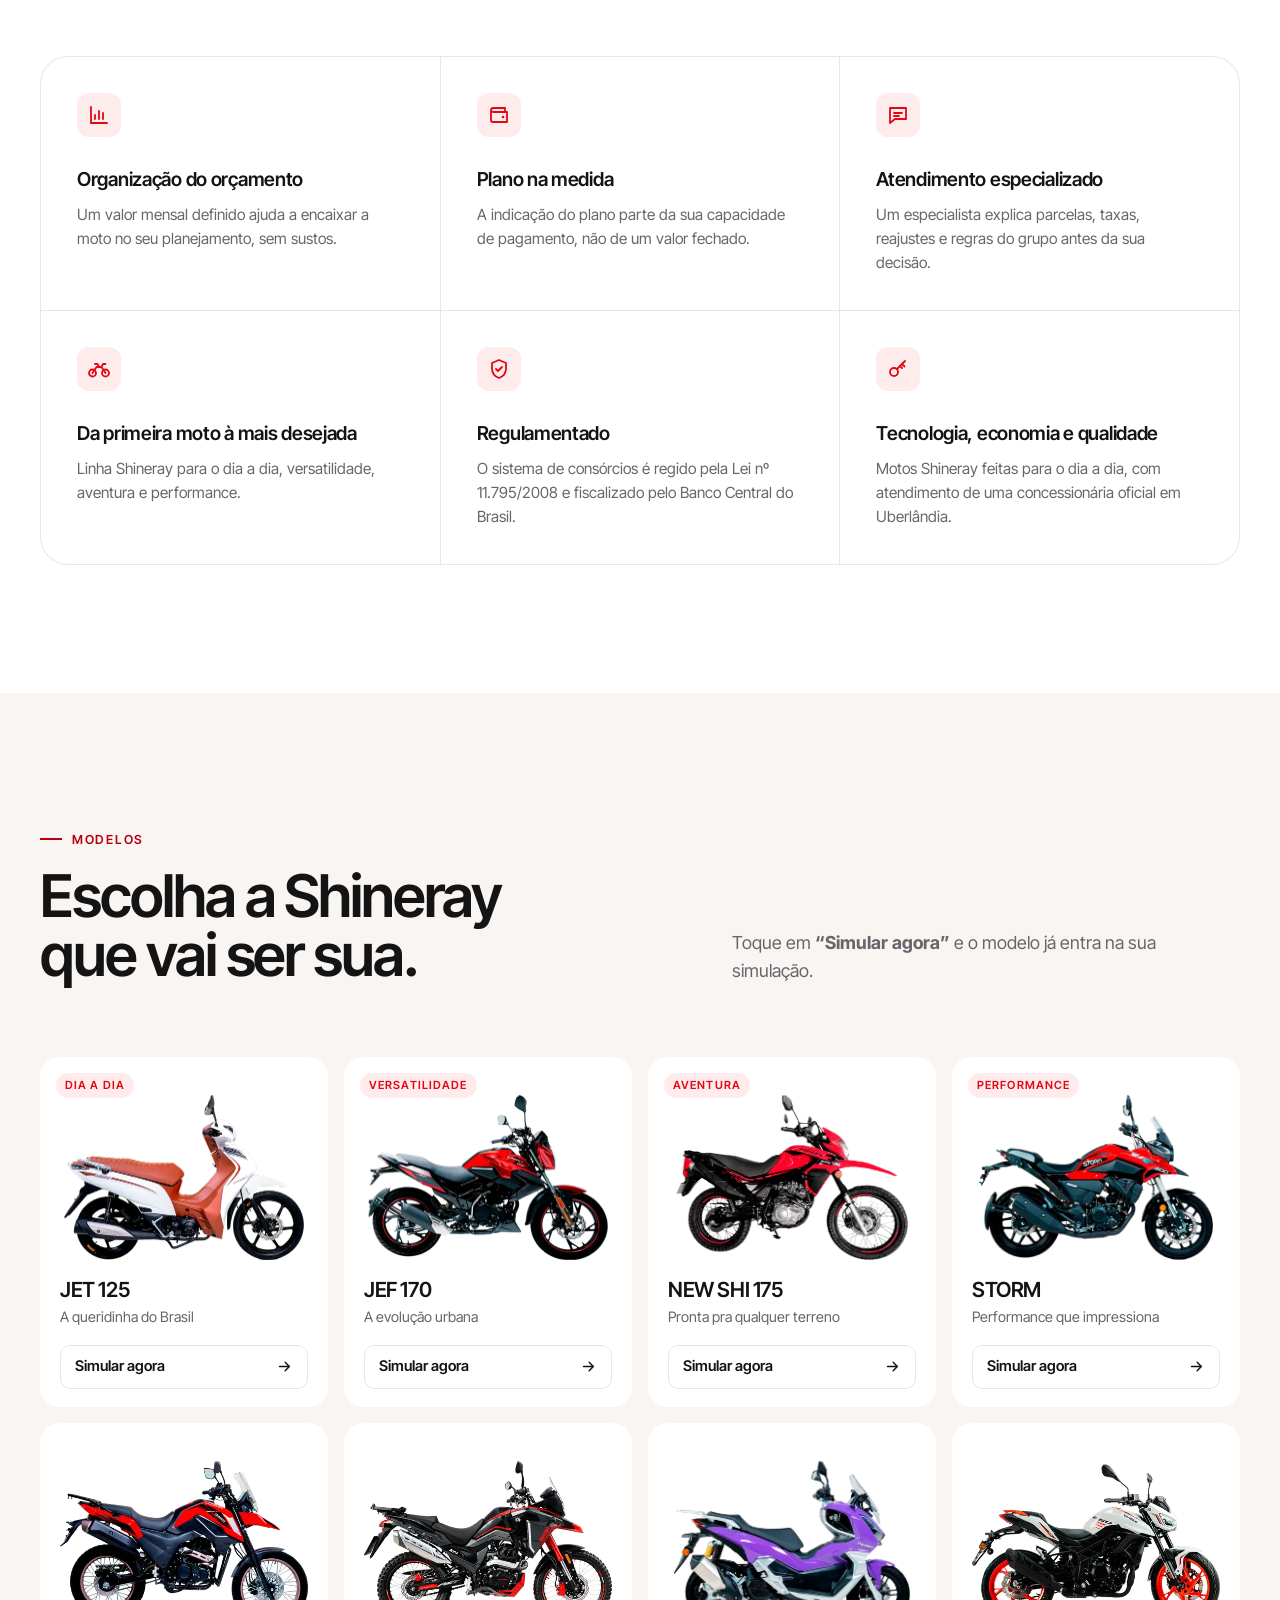
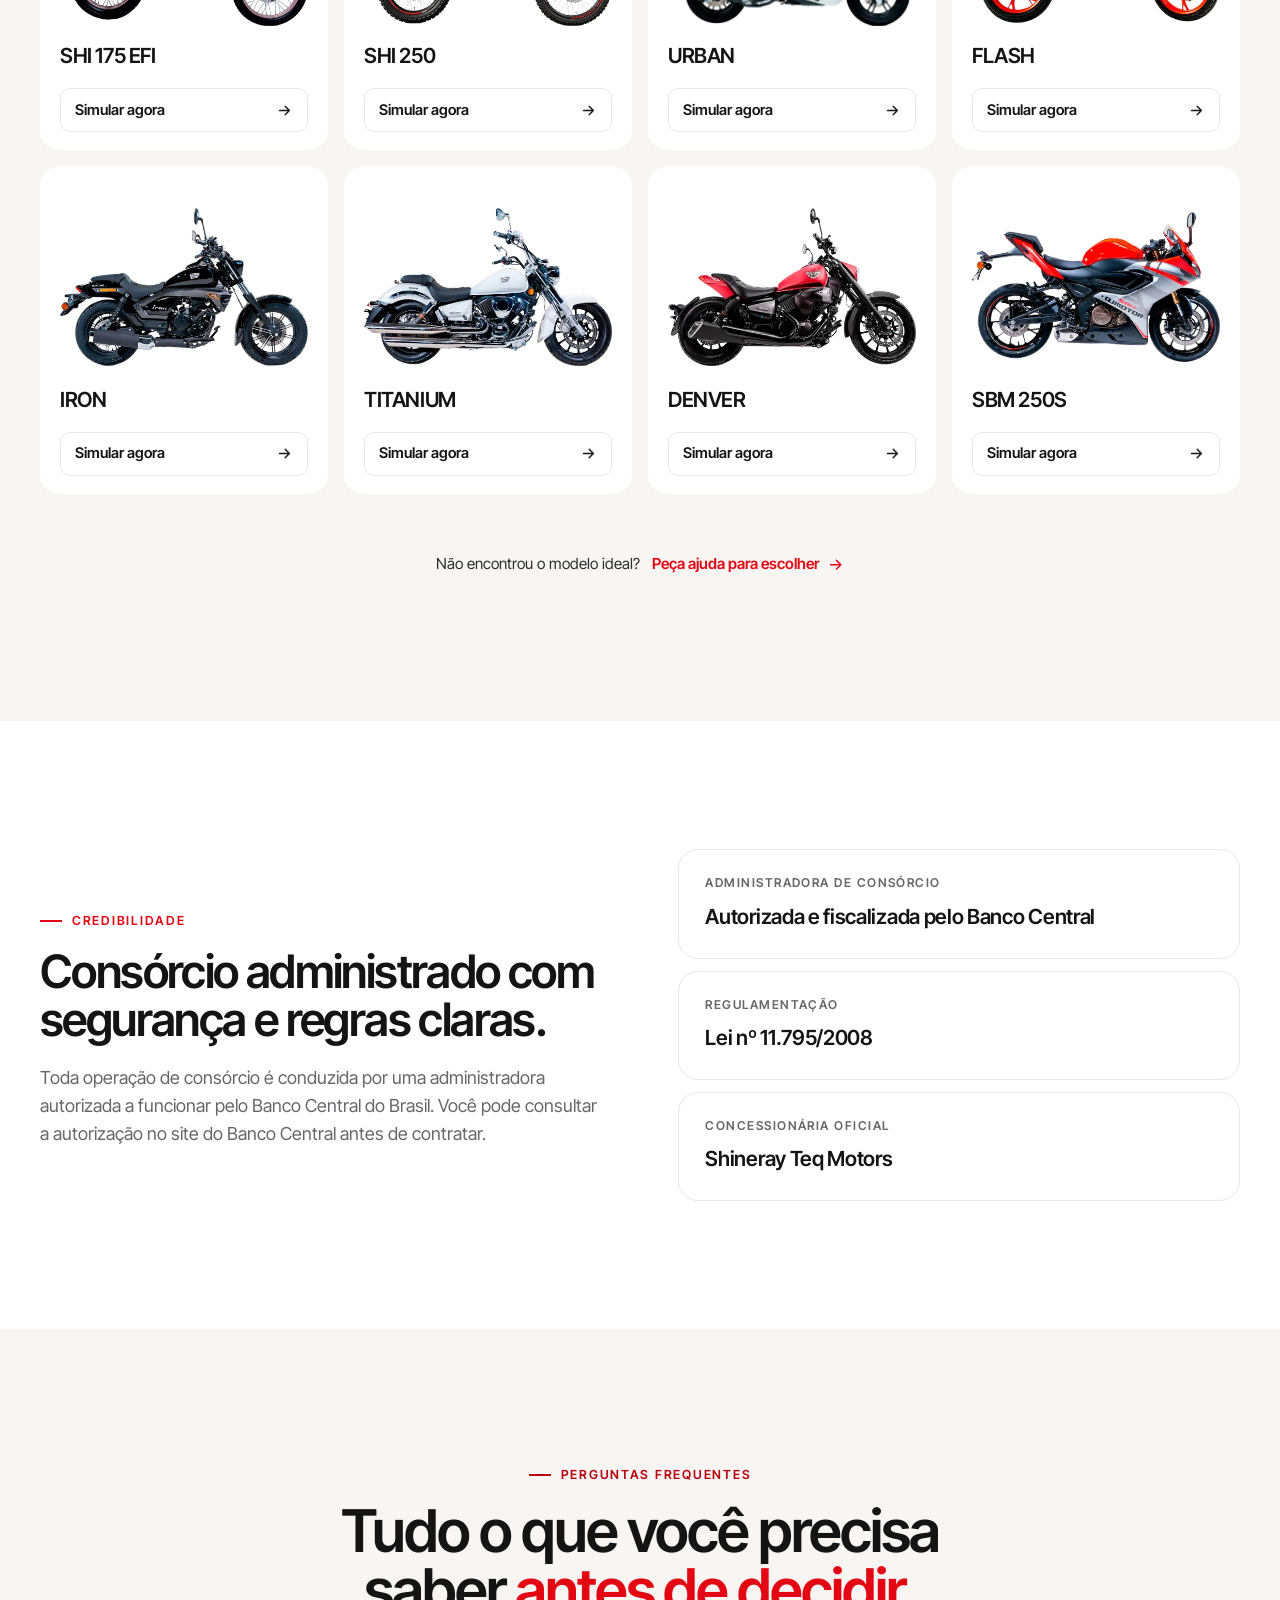
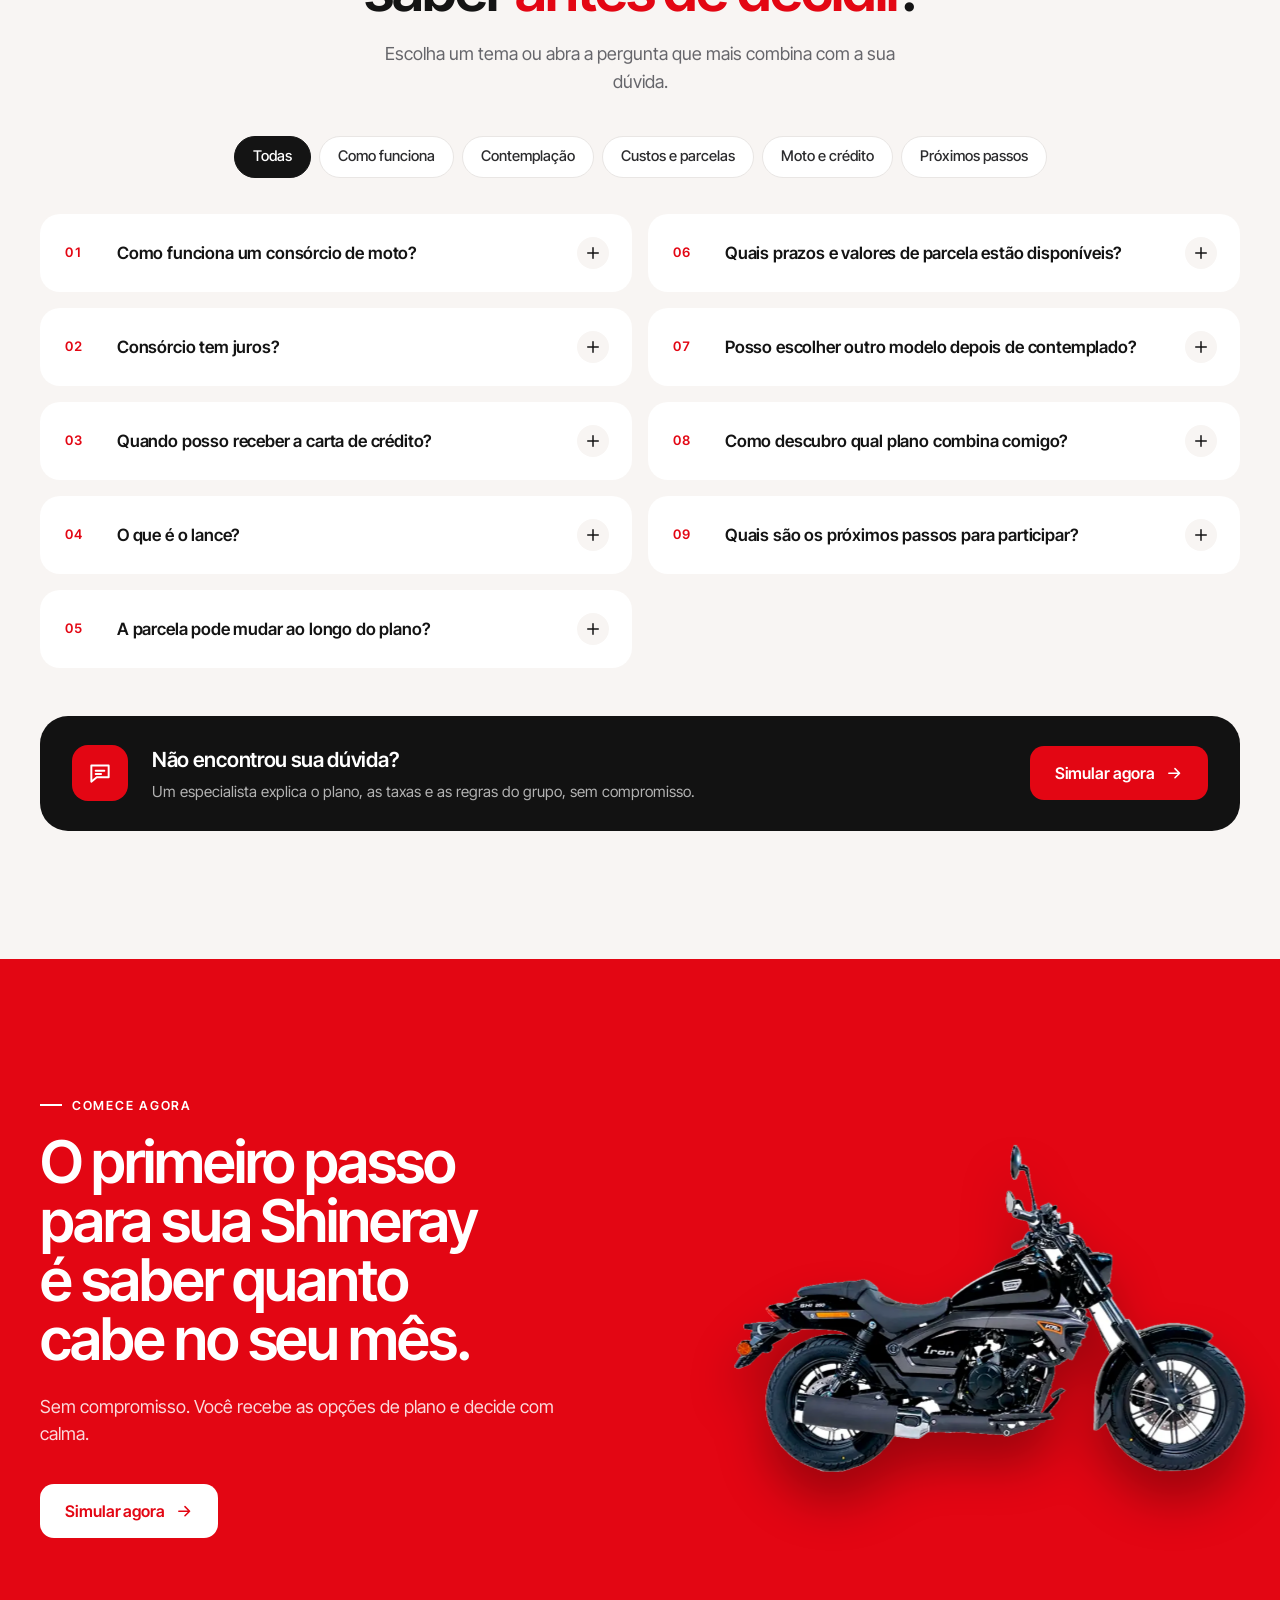
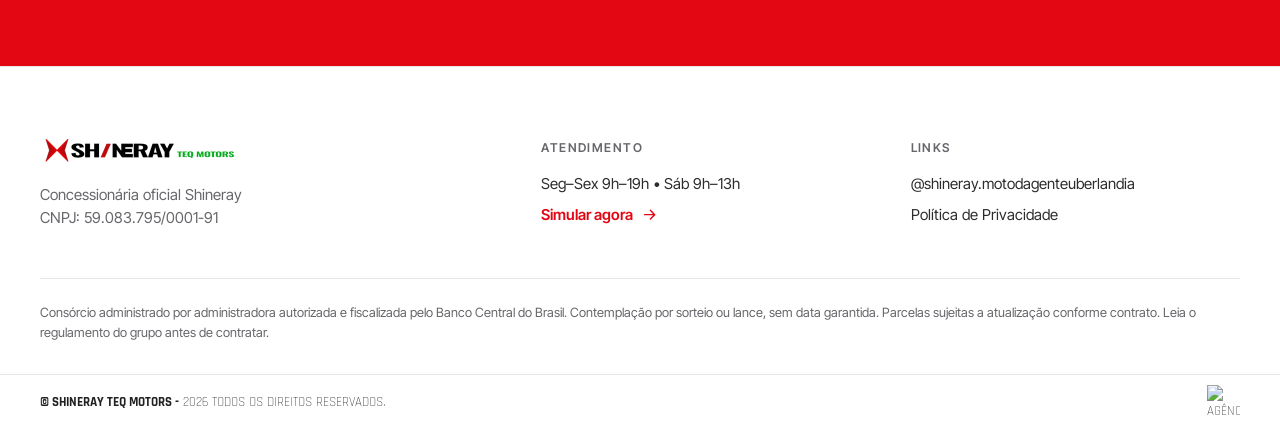
==== commit 045b90d7: "Política de privacidade com o layout da home e aviso de cookies único - Política remontada com heade" ====
--- a/index.html
+++ b/index.html
@@ -34,7 +34,7 @@
     <link rel="preload" href="assets/fonts/inter-tight-latin-var.woff2" as="font" type="font/woff2" crossorigin>
     <link rel="preload" as="image" href="assets/img/hero-fachada-hd-1024.webp" fetchpriority="high"
         imagesrcset="assets/img/hero-fachada-hd-640.webp 640w, assets/img/hero-fachada-hd-800.webp 800w, assets/img/hero-fachada-hd-1024.webp 1024w, assets/img/hero-fachada-hd-1600.webp 1600w" imagesizes="(min-width: 961px) 700px, 100vw">
-    <link rel="stylesheet" href="assets/css/style.css?v=3.0.2">
+    <link rel="stylesheet" href="assets/css/style.css?v=3.1.2">
     <script>document.documentElement.classList.add('js');</script>
 
     <script type="application/ld+json">
@@ -741,15 +741,9 @@
                 class="ico"><use href="#i-arrow" /></svg></a>
     </div>
 
-    <!-- Aviso de cookies (LGPD) -->
-    <div class="cookie" id="cookie-popup" role="region" aria-label="Aviso de cookies" hidden>
-        <p>Usamos cookies para melhorar sua experiência e analisar o uso da página. Saiba mais na nossa
-            <a href="politica-de-privacidade.html">Política de Privacidade</a>.</p>
-        <button type="button" class="btn btn-primary btn-sm" data-cookie="accept">Aceitar</button>
-    </div>
-
-    <script src="assets/js/config.js?v=3.0.2" defer></script>
-    <script src="assets/js/main.js?v=3.0.2" defer></script>
+    <script src="assets/js/config.js?v=3.1.2" defer></script>
+    <script src="assets/js/consent.js?v=3.1.2" defer></script>
+    <script src="assets/js/main.js?v=3.1.2" defer></script>
 </body>
 
 </html>
--- a/assets/css/style.css
+++ b/assets/css/style.css
@@ -226,7 +226,8 @@
 
 /* sobre o fundo creme o vermelho padrão fica abaixo de 4,5:1 em texto pequeno */
 .hero-b .eyebrow,
-.section-tint .eyebrow {
+.section-tint .eyebrow,
+.legal-hero .eyebrow {
     color: var(--red-ink);
 }
 
@@ -1946,6 +1947,244 @@
     filter: drop-shadow(0 30px 24px rgba(0, 0, 0, .3));
 }
 
+/* ---------- Política de Privacidade ---------- */
+
+.legal-hero {
+    padding: clamp(48px, 7vw, 96px) 0 clamp(40px, 5vw, 64px);
+    background: var(--tint);
+}
+
+.legal-hero .lead {
+    margin-top: 20px;
+}
+
+.legal-updated {
+    margin-top: 18px;
+    font-size: .88rem;
+    color: var(--muted);
+}
+
+.legal-layout {
+    display: grid;
+    grid-template-columns: 260px minmax(0, 1fr);
+    gap: clamp(32px, 6vw, 88px);
+    align-items: start;
+    padding: clamp(48px, 6vw, 80px) 0 var(--section);
+}
+
+.legal-nav {
+    display: grid;
+    gap: 2px;
+}
+
+.legal-nav-title {
+    grid-column: 1 / -1;
+    margin-bottom: 10px;
+    font-size: .76rem;
+    font-weight: 600;
+    letter-spacing: .12em;
+    text-transform: uppercase;
+    color: var(--muted);
+}
+
+.legal-nav a {
+    display: flex;
+    gap: 10px;
+    padding: 8px 12px;
+    border-radius: var(--r-sm);
+    font-size: .94rem;
+    color: var(--ink-2);
+    text-decoration: none;
+    transition: background-color .2s var(--ease), color .2s var(--ease);
+}
+
+.legal-nav a span {
+    font-weight: 600;
+    color: var(--red-ink);
+    font-variant-numeric: tabular-nums;
+}
+
+.legal-nav a:hover {
+    background: var(--tint);
+    color: var(--ink);
+}
+
+.legal-aside-card {
+    margin-top: 28px;
+    padding: 22px;
+    border-radius: var(--r-lg);
+    background: var(--dark);
+    color: rgba(255, 255, 255, .75);
+    font-size: .9rem;
+}
+
+.legal-aside-card .ico {
+    width: 26px;
+    height: 26px;
+    color: #ff5a5f;
+}
+
+.legal-aside-title {
+    margin: 12px 0 6px;
+    font-size: 1.05rem;
+    font-weight: 600;
+    color: #fff;
+}
+
+.legal-article {
+    max-width: 760px;
+}
+
+.legal-section {
+    padding: 40px 0;
+    border-top: 1px solid var(--line);
+    scroll-margin-top: 96px;
+}
+
+.legal-section:first-child {
+    padding-top: 0;
+    border-top: 0;
+}
+
+.legal-kicker {
+    margin-bottom: 10px;
+    font-size: .76rem;
+    font-weight: 600;
+    letter-spacing: .14em;
+    text-transform: uppercase;
+    color: var(--red-ink);
+}
+
+.legal-section h2 {
+    margin-bottom: 16px;
+    font-size: clamp(1.5rem, 2.6vw, 2rem);
+    font-weight: 600;
+    letter-spacing: -0.025em;
+    line-height: 1.15;
+}
+
+.legal-section p {
+    color: var(--ink-2);
+    line-height: 1.7;
+}
+
+.legal-section p + p {
+    margin-top: 14px;
+}
+
+.legal-cards {
+    display: grid;
+    grid-template-columns: repeat(3, 1fr);
+    gap: 12px;
+    margin: 22px 0;
+}
+
+.legal-card {
+    padding: 20px;
+    border: 1px solid var(--line);
+    border-radius: var(--r-lg);
+    background: var(--paper);
+}
+
+.legal-card h3 {
+    margin-bottom: 6px;
+    font-size: 1.02rem;
+    font-weight: 600;
+    letter-spacing: -0.01em;
+}
+
+.legal-card p {
+    color: var(--muted);
+    font-size: .92rem;
+    line-height: 1.55;
+}
+
+.legal-list {
+    display: grid;
+    gap: 10px;
+    margin: 18px 0;
+}
+
+.legal-list li {
+    position: relative;
+    padding-left: 22px;
+    color: var(--ink-2);
+    line-height: 1.6;
+}
+
+.legal-list li::before {
+    content: "";
+    position: absolute;
+    left: 2px;
+    top: .62em;
+    width: 8px;
+    height: 8px;
+    border-radius: 50%;
+    background: var(--red);
+}
+
+.legal-table {
+    margin: 22px 0;
+    border: 1px solid var(--line);
+    border-radius: var(--r-lg);
+    overflow: hidden;
+}
+
+.legal-row {
+    display: grid;
+    grid-template-columns: minmax(0, .8fr) minmax(0, 1.6fr);
+    gap: 16px;
+    padding: 14px 20px;
+    border-top: 1px solid var(--line);
+    font-size: .94rem;
+    color: var(--ink-2);
+}
+
+.legal-row-head {
+    border-top: 0;
+    background: var(--tint);
+    font-size: .74rem;
+    font-weight: 600;
+    letter-spacing: .1em;
+    text-transform: uppercase;
+    color: var(--muted);
+}
+
+.legal-reset {
+    margin: 18px 0 6px;
+}
+
+.legal-contact {
+    display: grid;
+    grid-template-columns: 1fr 1fr;
+    gap: 12px;
+    margin: 22px 0 0;
+}
+
+.legal-contact div {
+    padding: 18px 20px;
+    border-radius: var(--r-lg);
+    background: var(--tint);
+}
+
+.legal-contact dt {
+    font-size: .74rem;
+    font-weight: 600;
+    letter-spacing: .1em;
+    text-transform: uppercase;
+    color: var(--muted);
+}
+
+.legal-contact dd {
+    margin: 6px 0 0;
+    font-weight: 600;
+    color: var(--ink);
+}
+
+.legal-section .link-inline {
+    margin-top: 22px;
+}
+
 /* ---------- Rodapé ---------- */
 
 .site-footer {
@@ -2174,35 +2413,6 @@
     padding: 0 18px;
 }
 
-/* ---------- Cookies ---------- */
-
-.cookie {
-    position: fixed;
-    left: 24px;
-    bottom: 24px;
-    z-index: 60;
-    display: flex;
-    align-items: center;
-    gap: 20px;
-    width: min(520px, calc(100% - 32px));
-    padding: 16px 16px 16px 22px;
-    background: var(--paper);
-    border: 1px solid var(--line);
-    border-radius: var(--r-lg);
-    box-shadow: 0 24px 60px -20px rgba(0, 0, 0, .3);
-    font-size: .88rem;
-    line-height: 1.45;
-    color: var(--ink-2);
-}
-
-.cookie a {
-    color: var(--red);
-}
-
-.cookie .btn {
-    flex: none;
-}
-
 /* ---------- Animações de entrada ---------- */
 
 .js .reveal {
@@ -2286,6 +2496,24 @@
         order: -1;
     }
 
+    .legal-layout {
+        grid-template-columns: 1fr;
+    }
+
+    .legal-aside-card {
+        display: none;
+    }
+
+    .legal-nav {
+        grid-template-columns: 1fr 1fr;
+    }
+
+    .legal-cards,
+    .legal-cards-3,
+    .legal-contact {
+        grid-template-columns: 1fr;
+    }
+
     /* Celular: texto → foto → formulário → benefícios (formulário perto do início) */
     .hero-b-grid {
         display: flex;
@@ -2330,9 +2558,16 @@
         cursor: default;
     }
 
+    /* sem hover/realce no celular: os itens são estáticos, com o subtexto sempre visível */
     .hero-b-benefits li:hover,
     .hero-b-benefits li:focus {
         background: rgba(18, 18, 18, .78);
+        box-shadow: none;
+    }
+
+    .hero-b-benefits li:hover .hb-num,
+    .hero-b-benefits li:focus .hb-num {
+        color: #ff5a5f;
     }
 
     .hb-detail {
@@ -2572,14 +2807,6 @@
         display: none;
     }
 
-    .cookie {
-        left: 12px;
-        bottom: 12px;
-        flex-direction: column;
-        align-items: stretch;
-        gap: 12px;
-        padding: 16px;
-    }
 }
 
 .footer-grid .link-btn {
